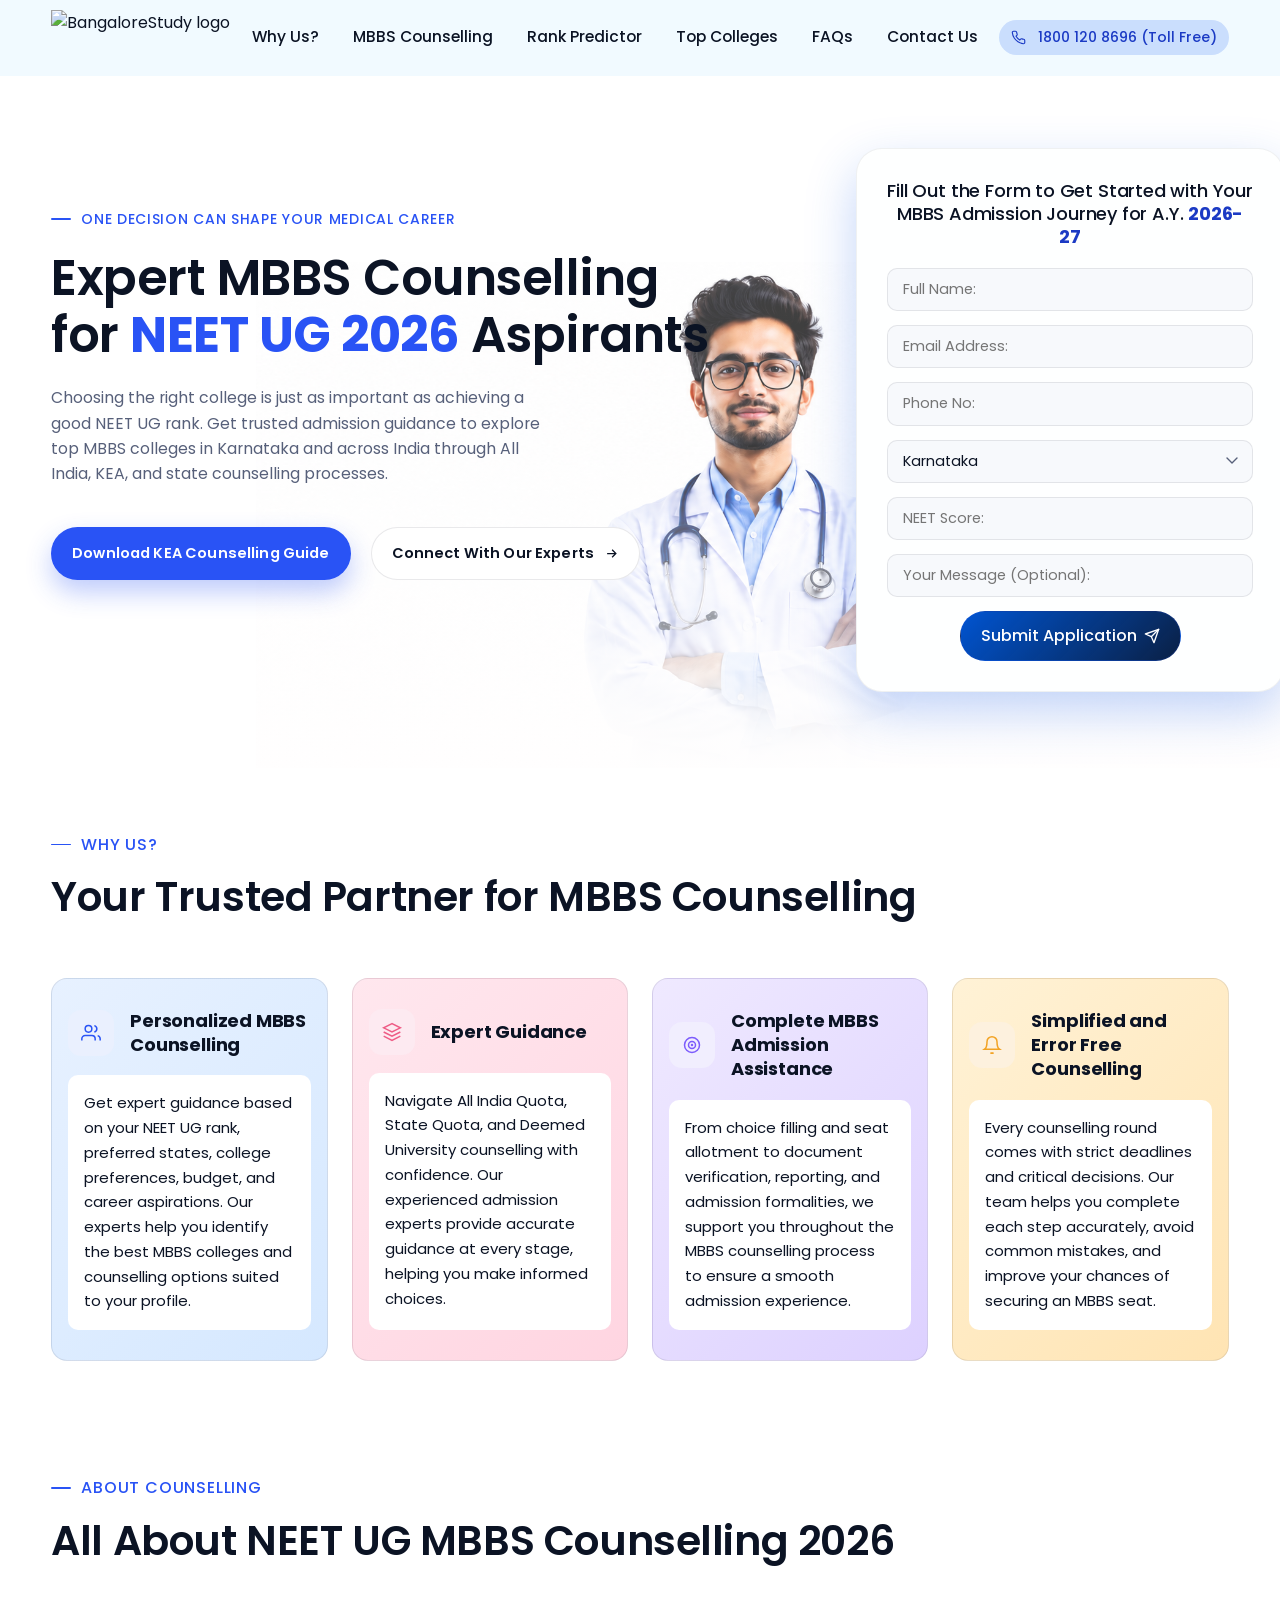
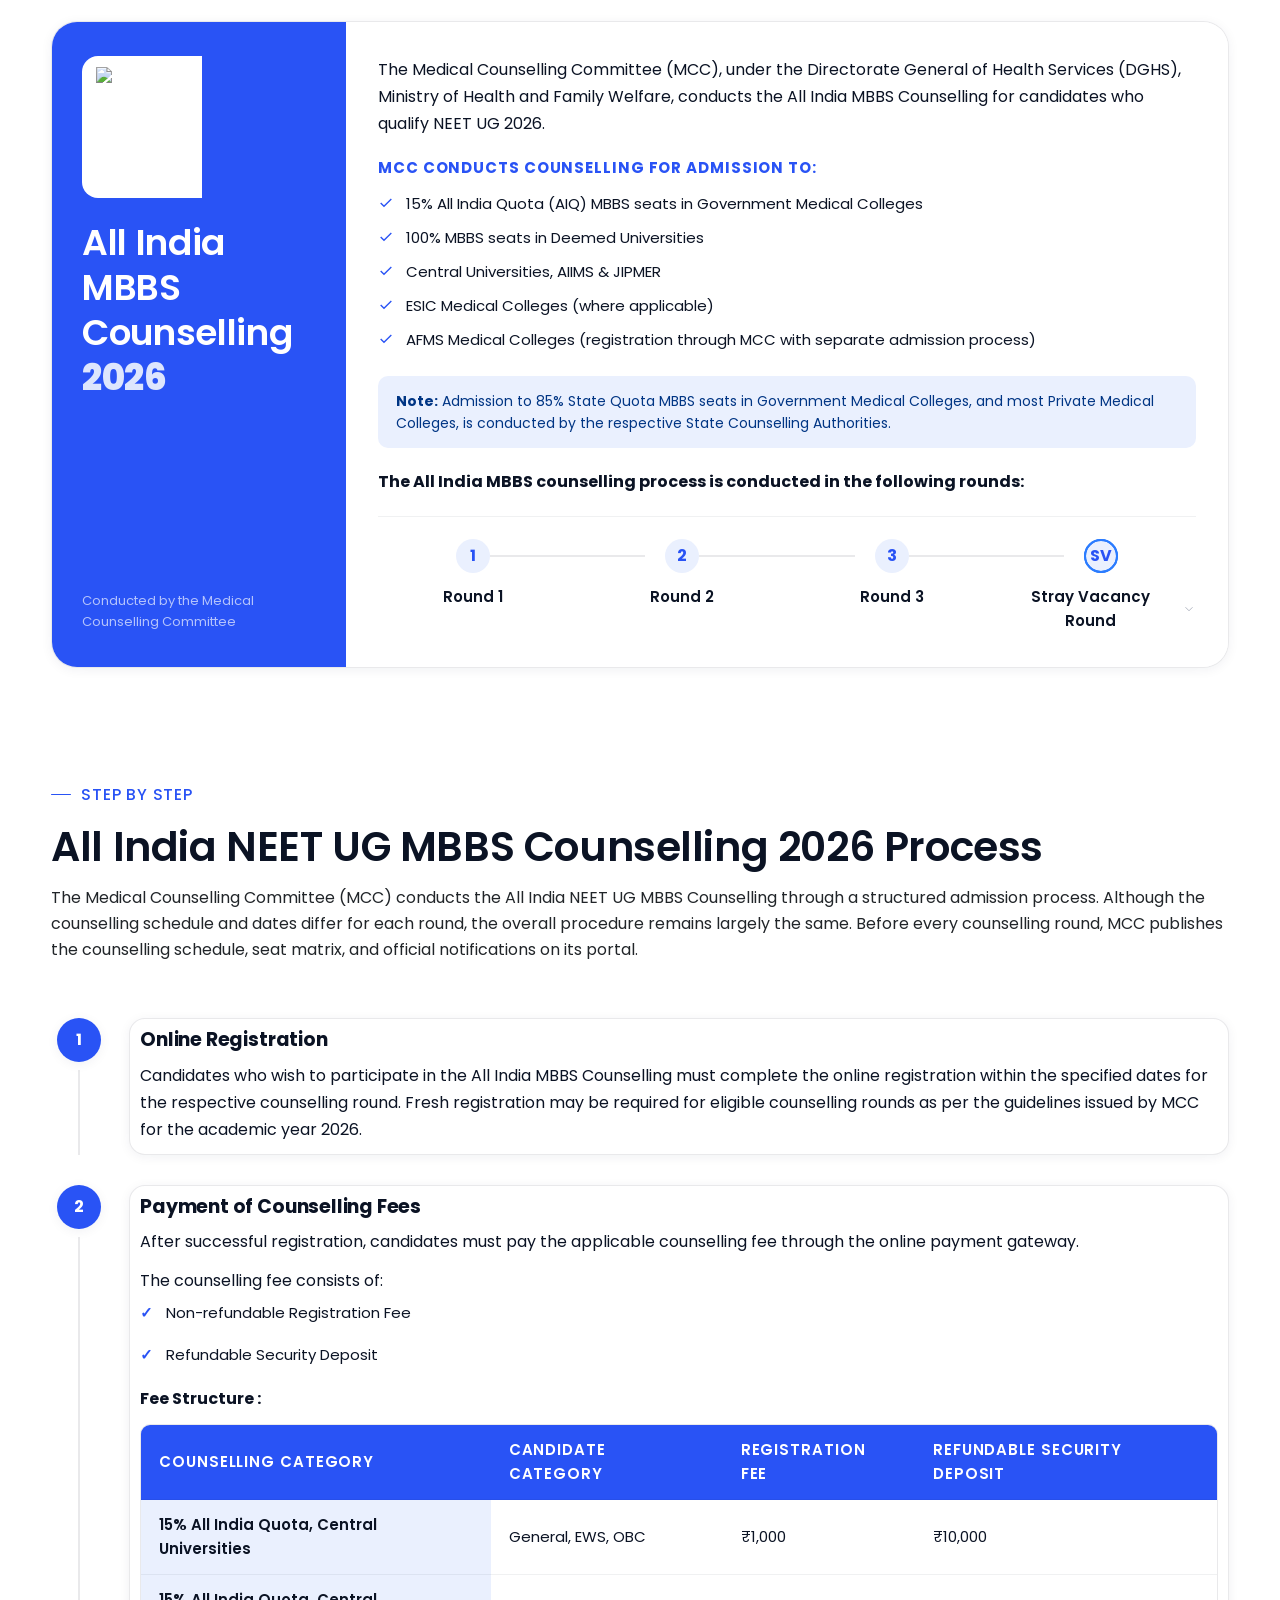
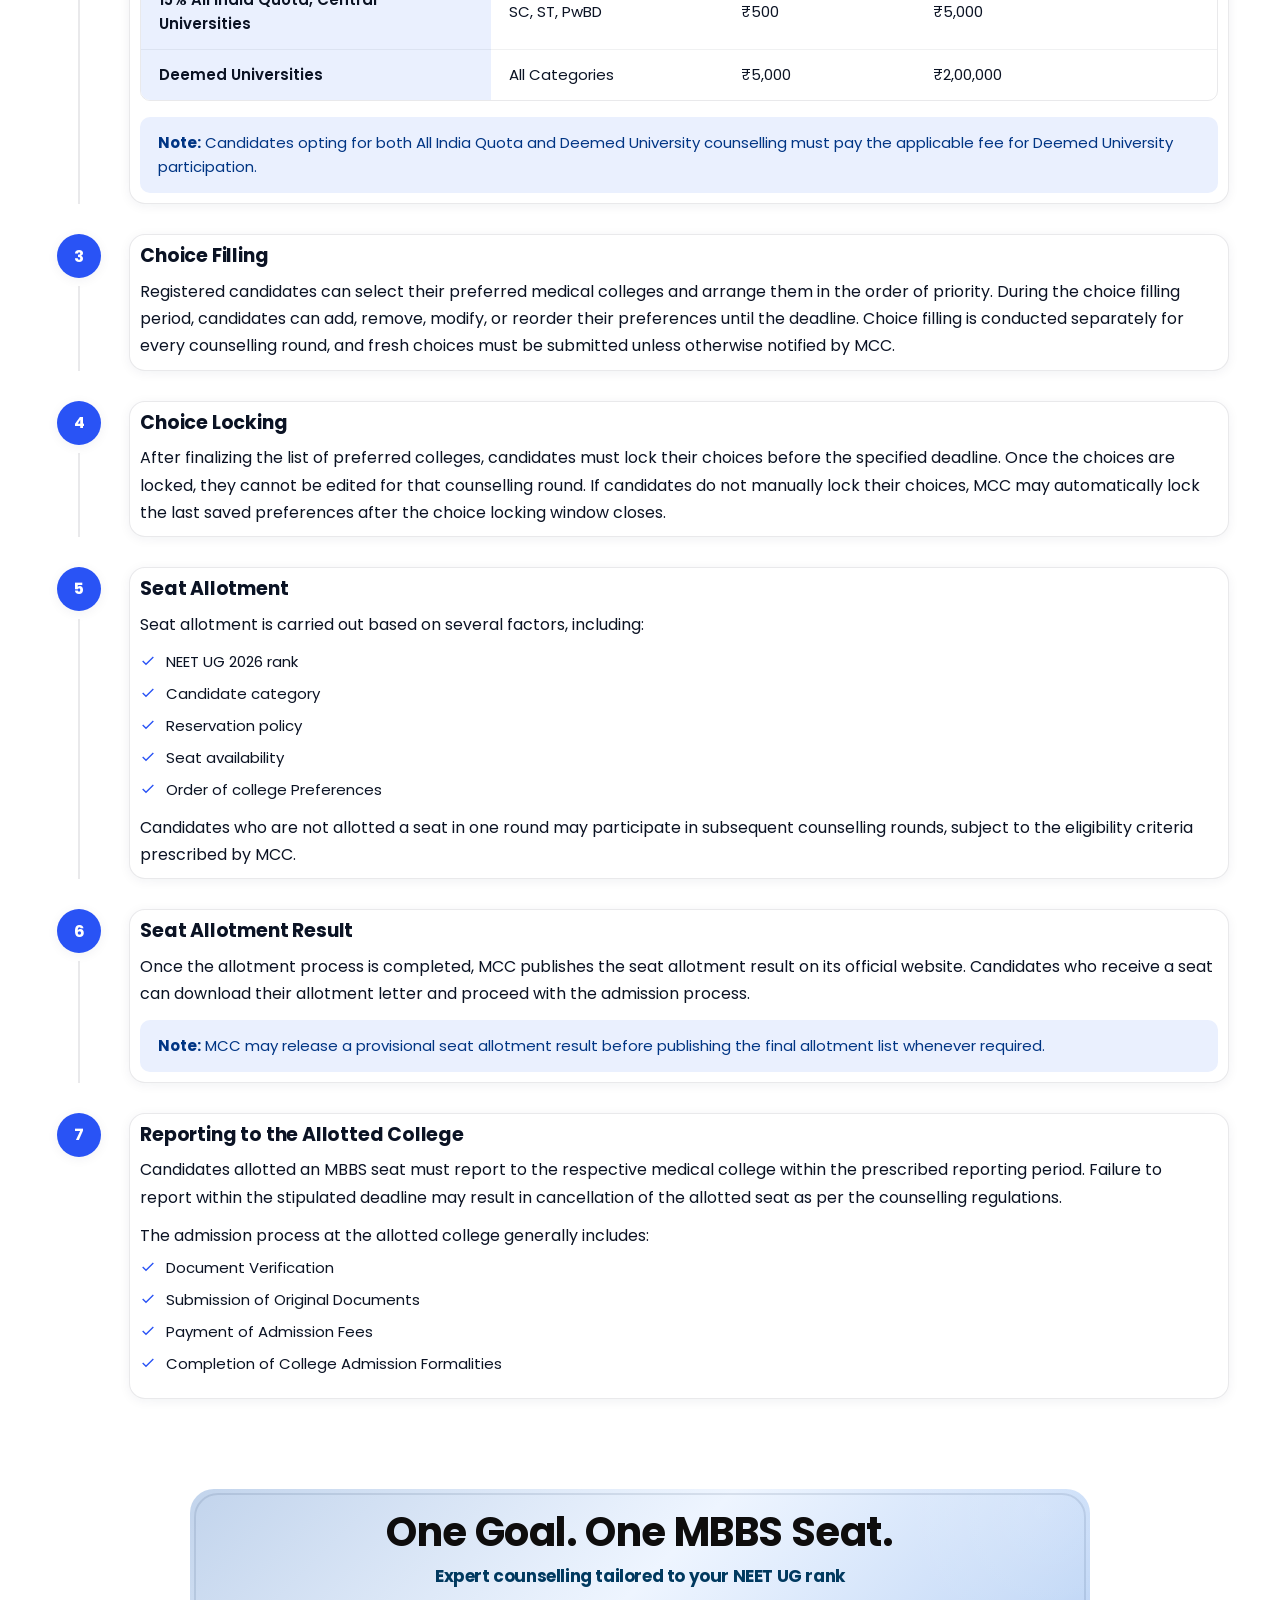
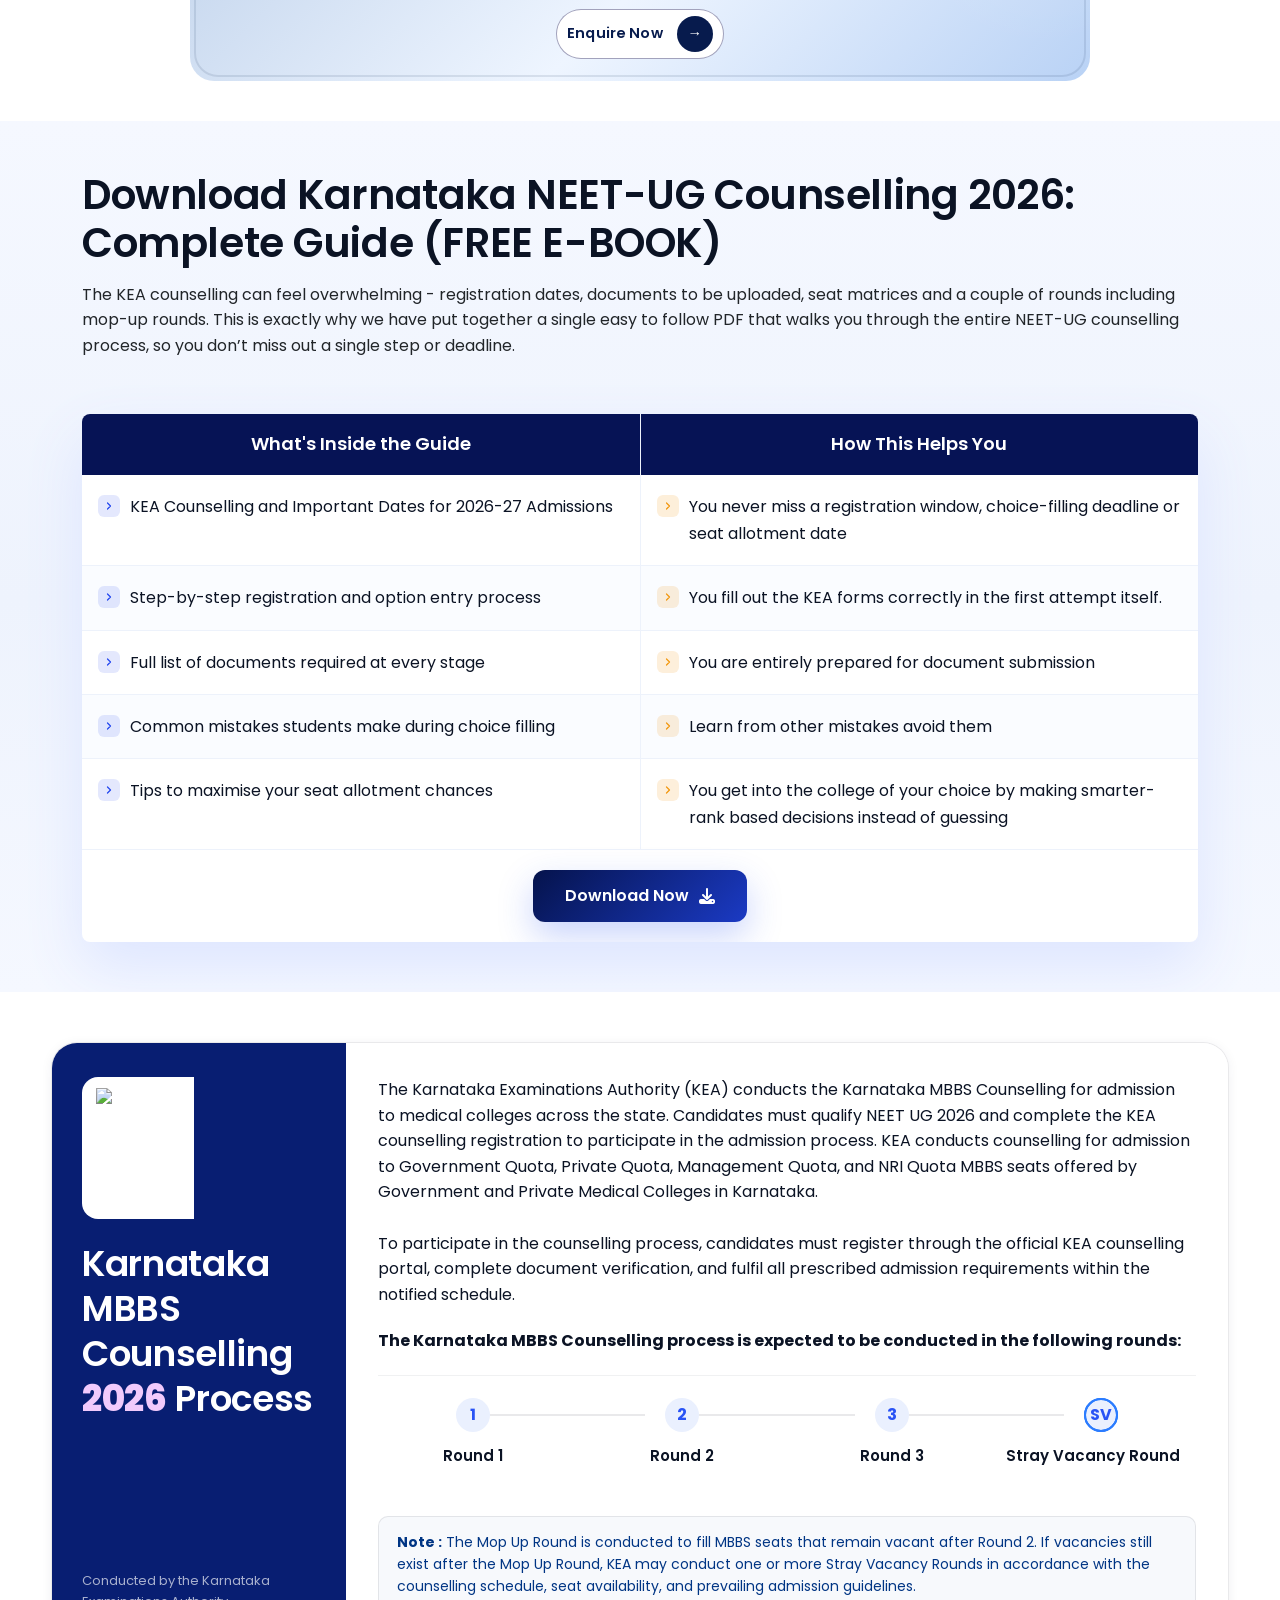
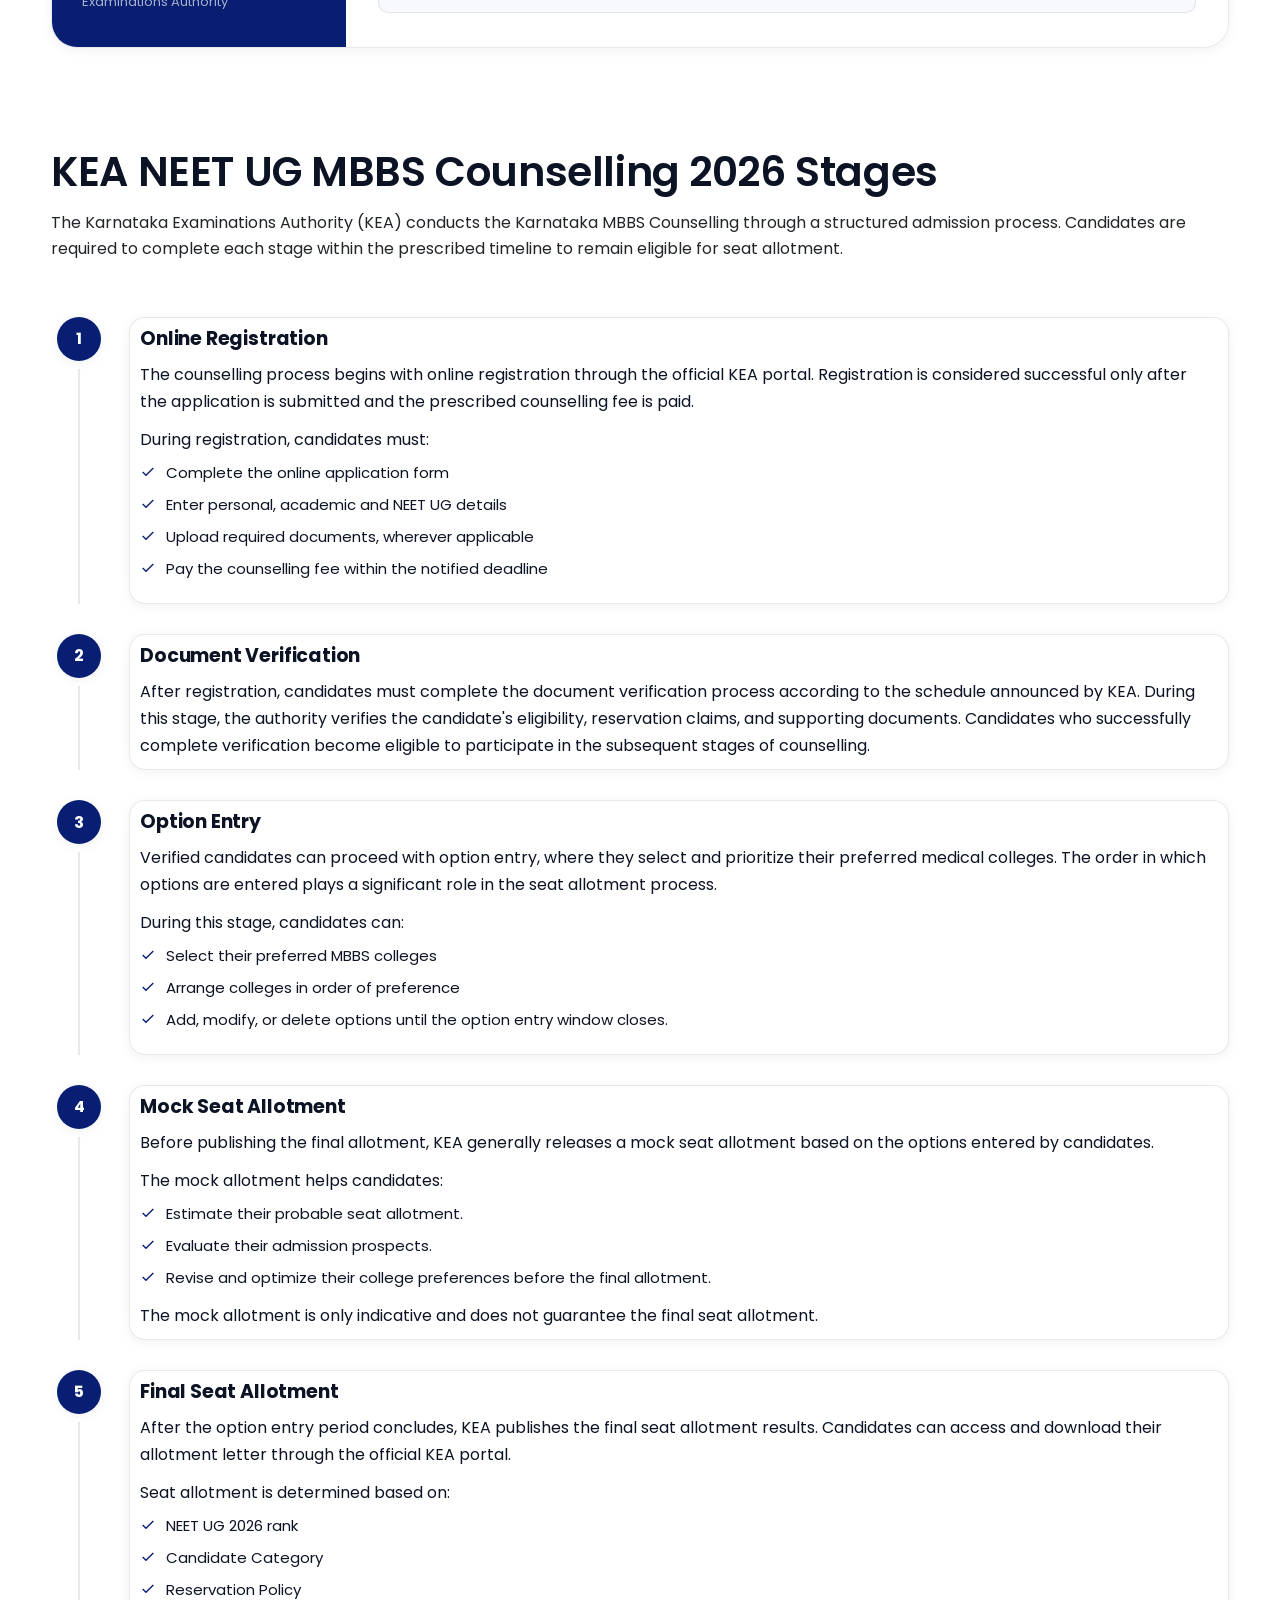
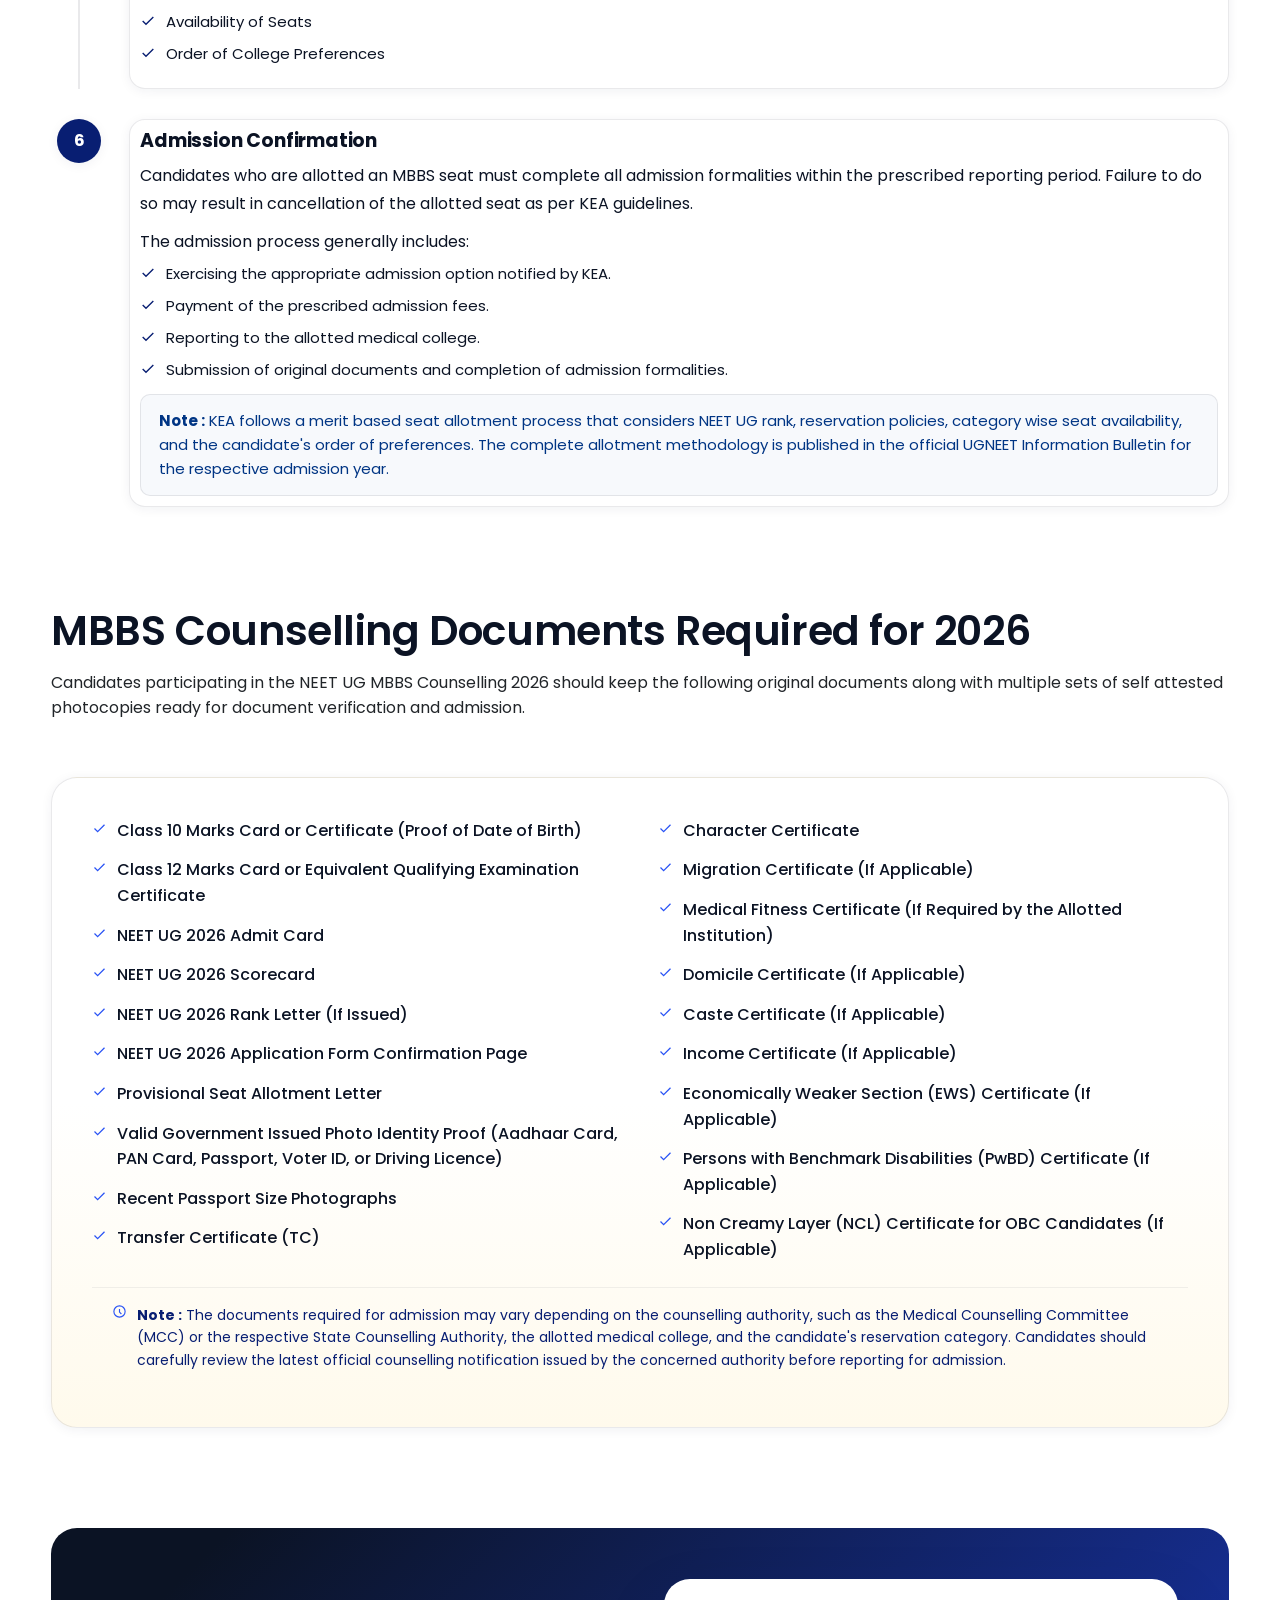
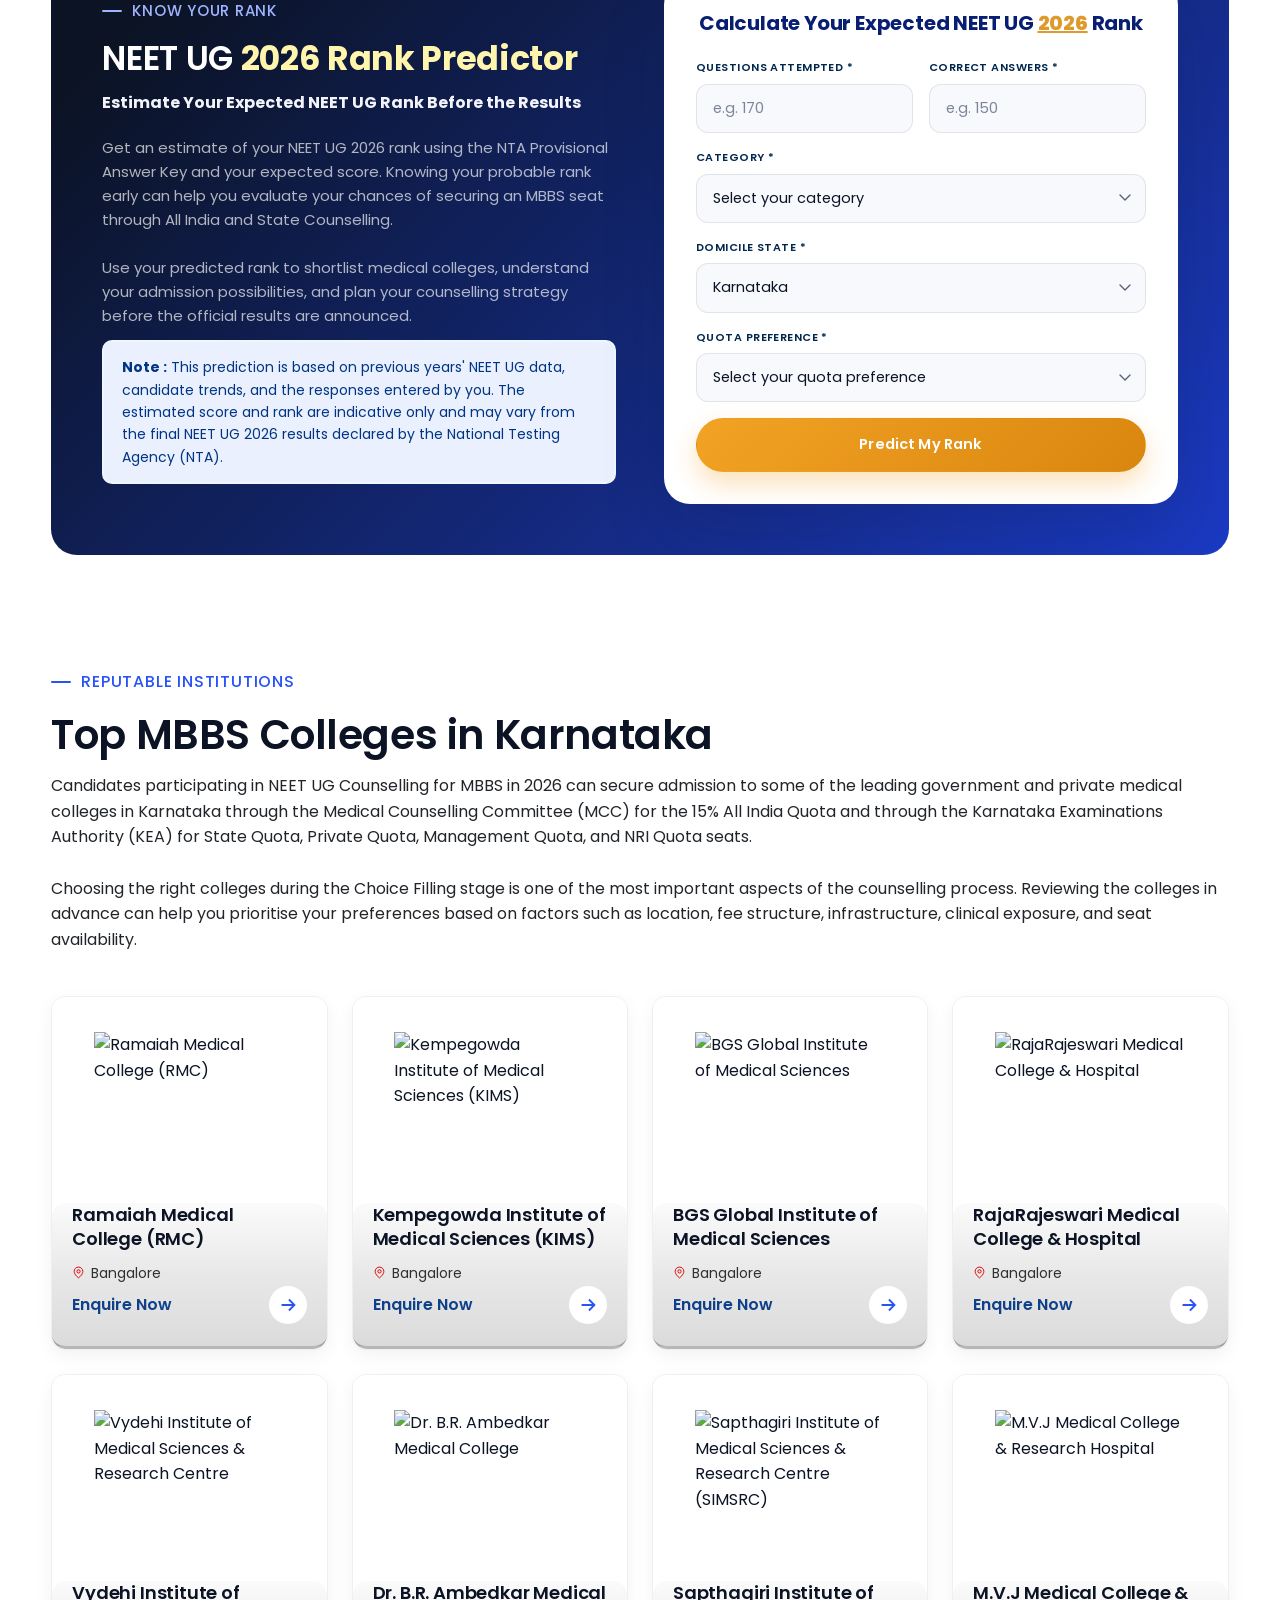
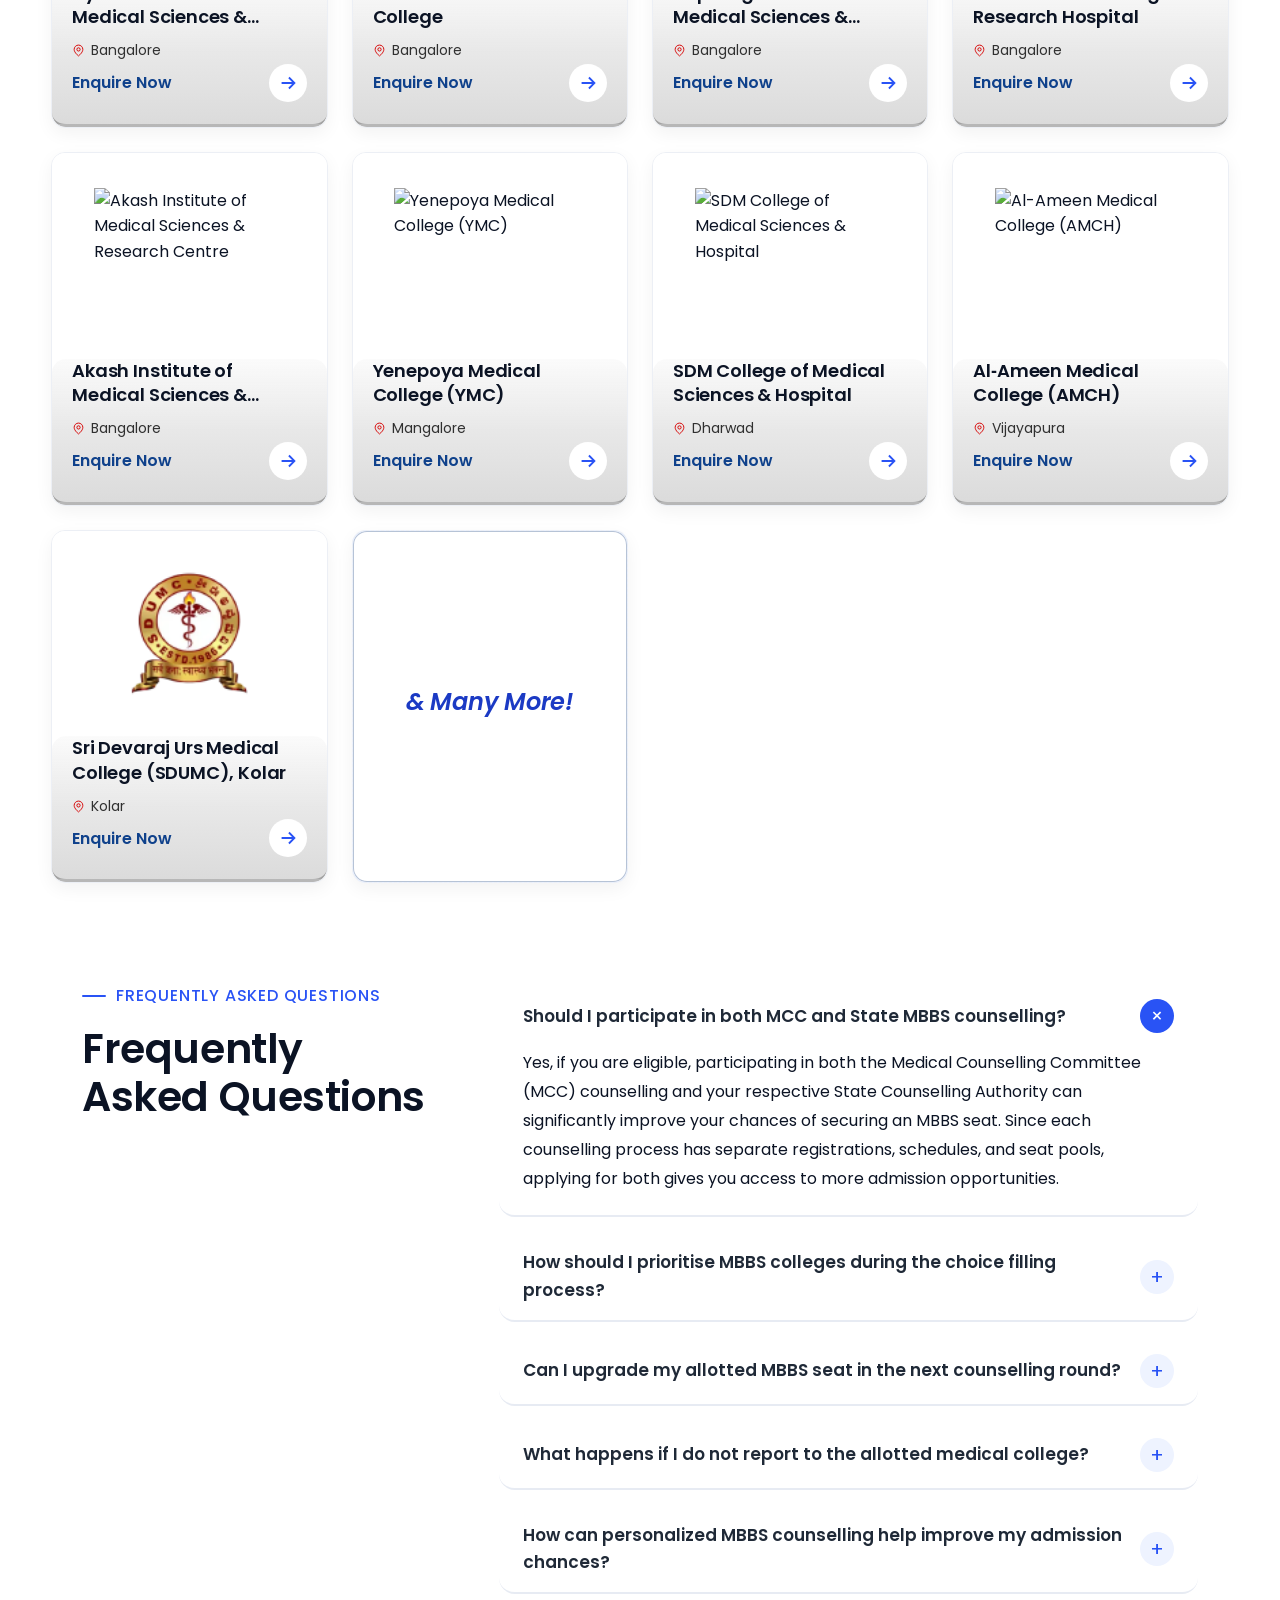
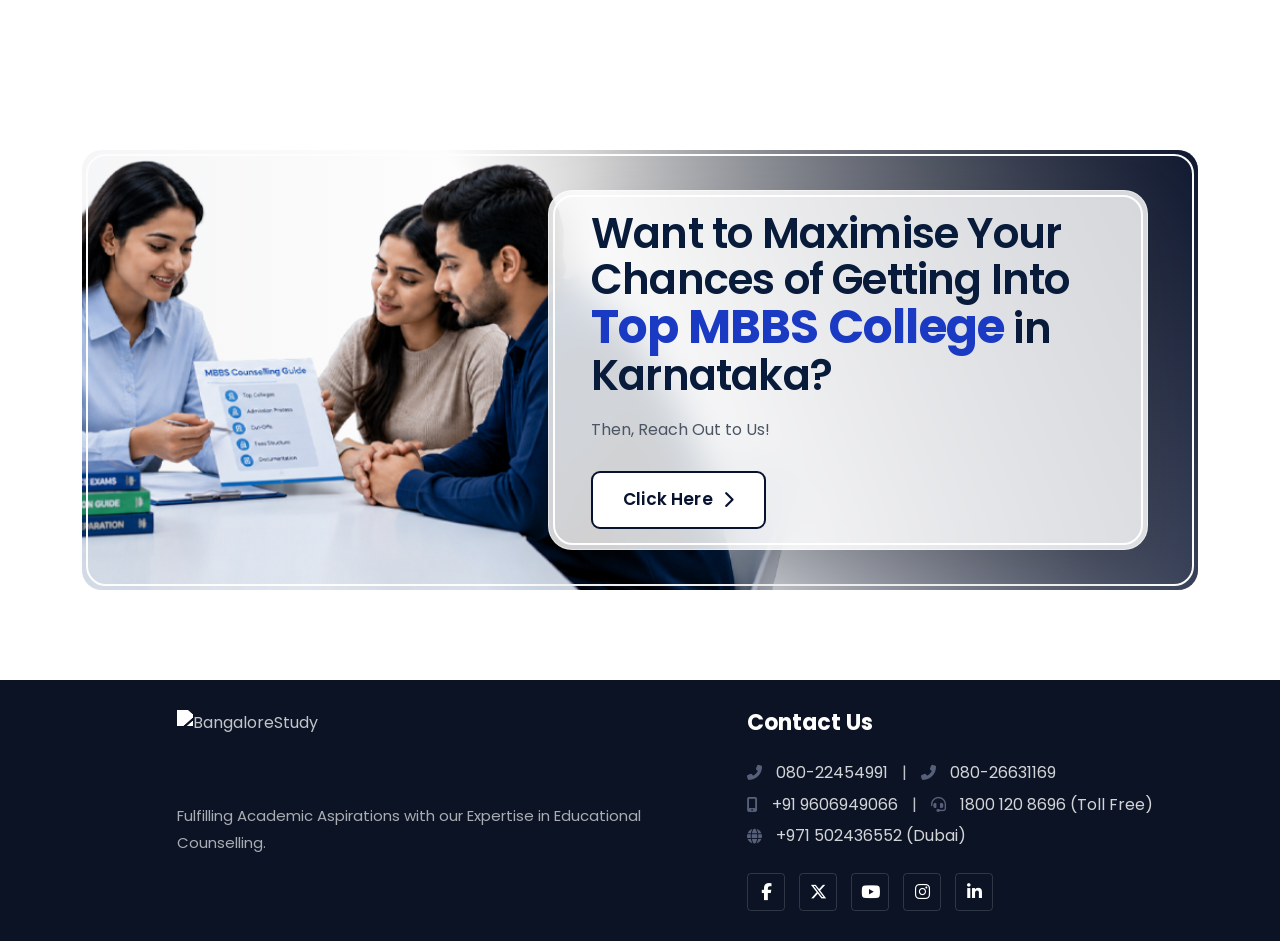
==== index.html @ 0b92a8d8 "Update index.html" ====
<!DOCTYPE html>
<html lang="en">

<head>
    <meta charset="UTF-8">
    <meta name="viewport" content="width=device-width, initial-scale=1">
    <title>NEET-UG MBBS 2025 Counselling Guidance | BangaloreStudy</title>
    <meta name="description"
        content="Get to know everything about the MBBS Counselling 2025 Process in India: MCC NEET-UG Counselling 2025 and Karnataka Medical Counselling.">
    <link rel="preconnect" href="https://fonts.googleapis.com">
    <link rel="preconnect" href="https://fonts.gstatic.com" crossorigin>
    <link href="https://fonts.googleapis.com/css2?family=Poppins:wght@400;500;600;700;800;900&display=swap"
        rel="stylesheet">
    <link href="https://cdn.jsdelivr.net/npm/bootstrap@5.3.3/dist/css/bootstrap.min.css" rel="stylesheet">
    <link rel="stylesheet" href="https://cdnjs.cloudflare.com/ajax/libs/font-awesome/6.7.2/css/all.min.css">
    <link rel="stylesheet" href="style.css">
</head>

<body>
    <!-- ============ NAV ============ -->
    <header class="nav " id="siteNav">
        <div class="nav-inner container reveal from-top">
            <a href="#top" class="logo"><img
                    src="https://preprod.bangalorestudy.com/assets/LandingPages/MbbsCounslling/logo1.webp"
                    alt="BangaloreStudy logo"></a>
            <nav class="nav-links">
                <a href="#why-us">Why Us?</a>
                <a href="#process">MBBS Counselling</a>
                <a href="#predictor">Rank Predictor</a>
                <a href="#colleges">Top Colleges</a>
                <a href="#faq">FAQs</a>
                <a href="#footer">Contact Us</a>
            </nav>
            <div class="nav-cta">
                <a href="tel:+919036020076" class="call-btn">
                    <svg width="18" height="18" viewBox="0 0 24 24" fill="none" stroke="currentColor"
                        stroke-width="1.8">
                        <path
                            d="M22 16.92v3a2 2 0 0 1-2.18 2 19.79 19.79 0 0 1-8.63-3.07 19.5 19.5 0 0 1-6-6 19.79 19.79 0 0 1-3.07-8.67A2 2 0 0 1 4.11 2h3a2 2 0 0 1 2 1.72c.127.96.362 1.903.7 2.81a2 2 0 0 1-.45 2.11L8.09 9.91a16 16 0 0 0 6 6l1.27-1.27a2 2 0 0 1 2.11-.45c.907.338 1.85.573 2.81.7A2 2 0 0 1 22 16.92z" />
                    </svg>
                    <strong>1800 120 8696 (Toll Free)</strong>
                </a>
                <button class="nav-toggle" id="navToggle"
                    aria-label="Toggle menu"><span></span><span></span><span></span></button>
            </div>
        </div>
    </header>

    <div class="mobile-nav" id="mobileNav">
        <a href="#top">Home</a>
        <a href="#why-us">Why Us</a>
        <a href="#process">MBBS Counselling</a>
        <a href="#documents">Documents</a>
        <a href="#predictor">Rank Predictor</a>
        <a href="#colleges">Top Colleges</a>
        <a href="#faq">FAQs</a>
        <a href="#footer">Contact Us</a>
    </div>



    <!-- ============ HERO ============ -->
    <section class="hero">
        <div class="wrap" style="margin-top: 110px;">
            <div class="row hero-grid g-4 g-lg-5 align-items-start">
                <div class="col-lg-7 hero-copy">
                    <p class="eyebrow reveal from-left">One Decision Can Shape Your Medical Career</p>
                    <h1 class="hero-headline reveal from-left">Expert MBBS Counselling<br> for <span class="hl">NEET
                            UG
                            2026</span> Aspirants
                    </h1>
                    <p class="hero-lede reveal">Choosing the right college is just as important as achieving a good
                        NEET UG
                        rank. Get trusted admission guidance to explore top MBBS colleges in Karnataka and across
                        India
                        through All India, KEA, and state counselling processes.
                    </p>
                    <div class="hero-actions reveal">

                        <a href="#ebook" class="btn btn-primary">Download KEA Counselling Guide</a>
                        <a href="#" class="btn btn-ghost">
                            Connect With Our Experts
                            <svg width="15" height="15" viewBox="0 0 24 24" fill="none" stroke="currentColor"
                                stroke-width="2">
                                <path d="M5 12h14M13 6l6 6-6 6" />
                            </svg>
                        </a>
                    </div>
                </div>

                <div class="col-lg-5">
                    <div id="lead-form" class="lead-card reveal">
                        <h3>Fill Out the Form to Get Started with Your MBBS Admission Journey for A.Y. <span
                                style=" font-weight: 700; color: var(--brand-deep);"> 2026-27</span> </h3>
                        <form id="leadForm" novalidate>
                            <div class="field">
                                <input type="text" id="leadName" name="name" placeholder="Full Name: "
                                    autocomplete="name">
                                <div class="err" id="leadNameErr"></div>
                            </div>
                            <div class="field">
                                <input type="text" id="leadName" name="name" placeholder="Email Address:"
                                    autocomplete="name">
                                <div class="err" id="leadNameErr"></div>
                            </div>
                            <div class="field">
                                <input type="text" id="leadName" name="name" placeholder="Phone No:"
                                    autocomplete="name">
                                <div class="err" id="leadNameErr"></div>
                            </div>
                            <div class="field">
                                <select id="leadState" name="state">
                                    <option value="">Select your state</option>
                                    <option>Andhra Pradesh</option>
                                    <option>Arunachal Pradesh</option>
                                    <option>Andaman &amp; Nicobar</option>
                                    <option>Assam</option>
                                    <option>Bihar</option>
                                    <option>Chandigarh</option>
                                    <option>Chhattisgarh</option>
                                    <option>Dadra and Nagar Haveli</option>
                                    <option>Daman &amp; Diu</option>
                                    <option>Delhi</option>
                                    <option>Goa</option>
                                    <option>Gujarat</option>
                                    <option>Haryana</option>
                                    <option>Himachal Pradesh</option>
                                    <option>Jammu &amp; Kashmir</option>
                                    <option>Jharkhand</option>
                                    <option selected>Karnataka</option>
                                    <option>Kerala</option>
                                    <option>Lakshadweep</option>
                                    <option>Madhya Pradesh</option>
                                    <option>Maharashtra</option>
                                    <option>Manipur</option>
                                    <option>Meghalaya</option>
                                    <option>Mizoram</option>
                                    <option>Nagaland</option>
                                    <option>Odisha</option>
                                    <option>Puducherry</option>
                                    <option>Punjab</option>
                                    <option>Rajasthan</option>
                                    <option>Sikkim</option>
                                    <option>Tamil Nadu</option>
                                    <option>Tripura</option>
                                    <option>Telangana</option>
                                    <option>Uttarakhand</option>
                                    <option>Uttar Pradesh</option>
                                    <option>West Bengal</option>
                                </select>
                                <div class="err" id="leadStateErr"></div>
                            </div>
                            <div class="field">
                                <input type="text" id="leadName" name="name" placeholder="NEET Score:"
                                    autocomplete="name">
                                <div class="err" id="leadNameErr"></div>
                            </div>
                            <div class="field">
                                <input type="tel" id="leadPhone" name="phone" placeholder="Your Message (Optional):"
                                    autocomplete="tel">
                                <div class="err" id="leadPhoneErr"></div>
                            </div>
                            <div class="btn-wrapper">
                                <button class="btn-glass">
                                    Submit Application
                                    <svg width="16" height="16" viewBox="0 0 24 24" fill="none" stroke="currentColor"
                                        stroke-width="2" stroke-linecap="round" stroke-linejoin="round">
                                        <path d="M22 2L11 13" />
                                        <path d="M22 2L15 22L11 13L2 9L22 2Z" />
                                    </svg>
                                </button>
                            </div>
                        </form>
                        <div class="lead-success" id="leadSuccess">
                            <div class="ring"><svg width="22" height="22" viewBox="0 0 24 24" fill="none"
                                    stroke="currentColor" stroke-width="2">
                                    <path d="M20 6 9 17l-5-5" />
                                </svg></div>
                            <h4>Thanks — you're on the list.</h4>
                            <p>A BangaloreStudy counsellor will call you shortly.</p>
                        </div>
                    </div>
                </div>
            </div>
        </div>
    </section>

    <!-- ============ WHY US ============ -->
    <section id="why-us">
        <div class="wrap">
            <div class="sec-head reveal from-left">
                <p class="eyebrow">Why Us?</p>
                <h2>Your Trusted Partner for MBBS Counselling</h2>
            </div>
            <div class="row g-4 reveal stagger">

                <!-- Card 1 -->
                <div class="col-12 col-md-6 col-lg-3" style="--i:0">
                    <div class="why-card c-brand">
                        <div class="why-top">
                            <div class="ic">
                                <svg width="20" height="20" viewBox="0 0 24 24" fill="none" stroke="currentColor"
                                    stroke-width="1.8">
                                    <path d="M17 21v-2a4 4 0 0 0-4-4H5a4 4 0 0 0-4 4v2" />
                                    <circle cx="9" cy="7" r="4" />
                                    <path d="M23 21v-2a4 4 0 0 0-3-3.87M16 3.13a4 4 0 0 1 0 7.75" />
                                </svg>
                            </div>
                            <h3>Personalized MBBS Counselling</h3>
                        </div>
                        <p>
                            Get expert guidance based on your NEET UG rank, preferred states, college preferences,
                            budget, and career aspirations. Our experts help you identify the best MBBS colleges
                            and counselling options suited to your profile.
                        </p>
                    </div>
                </div>

                <!-- Card 2 -->
                <div class="col-12 col-md-6 col-lg-3" style="--i:1">
                    <div class="why-card c-rose">
                        <div class="why-top">
                            <div class="ic">
                                <svg width="20" height="20" viewBox="0 0 24 24" fill="none" stroke="currentColor"
                                    stroke-width="1.8">
                                    <path d="M12 2 2 7l10 5 10-5-10-5zM2 17l10 5 10-5M2 12l10 5 10-5" />
                                </svg>
                            </div>
                            <h3>Expert Guidance</h3>
                        </div>
                        <p>
                            Navigate All India Quota, State Quota, and Deemed University counselling with confidence.
                            Our experienced admission experts provide accurate guidance at every stage, helping you make
                            informed choices.
                        </p>
                    </div>
                </div>

                <!-- Card 3 -->
                <div class="col-12 col-md-6 col-lg-3" style="--i:2">
                    <div class="why-card c-violet">
                        <div class="why-top">
                            <div class="ic">
                                <svg width="20" height="20" viewBox="0 0 24 24" fill="none" stroke="currentColor"
                                    stroke-width="1.8">
                                    <circle cx="12" cy="12" r="9" />
                                    <circle cx="12" cy="12" r="4.2" />
                                    <circle cx="12" cy="12" r=".6" fill="currentColor" />
                                </svg>
                            </div>

                            <h3>Complete MBBS Admission Assistance</h3>
                        </div>
                        <p>
                            From choice filling and seat allotment to document verification, reporting, and admission
                            formalities, we support you throughout the MBBS counselling process to ensure a smooth
                            admission experience.
                        </p>
                    </div>
                </div>

                <!-- Card 4 -->
                <div class="col-12 col-md-6 col-lg-3" style="--i:3">
                    <div class="why-card c-amber">
                        <div class="why-top">
                            <div class="ic">
                                <svg width="20" height="20" viewBox="0 0 24 24" fill="none" stroke="currentColor"
                                    stroke-width="1.8">
                                    <path d="M18 8a6 6 0 1 0-12 0c0 7-3 9-3 9h18s-3-2-3-9" />
                                    <path d="M13.73 21a2 2 0 0 1-3.46 0" />
                                </svg>
                            </div>
                            <h3>Simplified and Error Free Counselling</h3>
                        </div>
                        <p>
                            Every counselling round comes with strict deadlines and critical decisions.
                            Our team helps you complete each step accurately, avoid common mistakes,
                            and improve your chances of securing an MBBS seat.
                        </p>
                    </div>
                </div>
            </div>
        </div>
    </section>

    <!-- ============ PROCESS ============ -->
    <section id="process">
        <div class="wrap">
            <div class="sec-head reveal from-left">
                <p class="eyebrow">About Counselling</p>
                <h2>All About NEET UG MBBS Counselling 2026</h2>
            </div>

            <div class="process-panels">
                <div class="panel mcc">
                    <div class="row g-0">
                        <div class="col-lg-3">
                            <div class="panel-side reveal from-left">
                                <div>
                                    <span class="authority-logo"><img
                                            src="https://preprod.bangalorestudy.com/assets/LandingPages/MbbsCounslling/mcclogo.webp"
                                            alt="MCC logo" loading="lazy"></span>
                                    <h3>All India MBBS Counselling <span
                                            style="color: #dde6fd; font-weight: 800;">2026</span></h3>
                                </div>
                                <p class="who">Conducted by the Medical Counselling Committee</p>
                            </div>
                        </div>
                        <div class="col-lg-9">
                            <div class="panel-body reveal">
                                <p style="font-size:16px;color:var(--ink);line-height:1.7;margin-bottom:18px;">
                                    The Medical Counselling Committee (MCC), under the Directorate General of Health
                                    Services (DGHS), Ministry of Health and Family Welfare, conducts the All India
                                    MBBS Counselling for candidates who qualify NEET UG 2026.</p>
                                <p
                                    style="font-size:15px;font-weight:700;letter-spacing:.06em;text-transform:uppercase;color:var(--brand);margin-bottom:12px;">
                                    MCC conducts counselling for admission to:</p>
                                <ul>
                                    <li><svg width="16" height="16" viewBox="0 0 24 24" fill="none"
                                            stroke="currentColor" stroke-width="2">
                                            <path d="M20 6 9 17l-5-5" />
                                        </svg>15% All India Quota (AIQ) MBBS seats in Government Medical Colleges
                                    </li>
                                    <li><svg width="16" height="16" viewBox="0 0 24 24" fill="none"
                                            stroke="currentColor" stroke-width="2">
                                            <path d="M20 6 9 17l-5-5" />
                                        </svg>100% MBBS seats in Deemed Universities</li>
                                    <li><svg width="16" height="16" viewBox="0 0 24 24" fill="none"
                                            stroke="currentColor" stroke-width="2">
                                            <path d="M20 6 9 17l-5-5" />
                                        </svg>Central Universities, AIIMS &amp; JIPMER</li>
                                    <li><svg width="16" height="16" viewBox="0 0 24 24" fill="none"
                                            stroke="currentColor" stroke-width="2">
                                            <path d="M20 6 9 17l-5-5" />
                                        </svg>ESIC Medical Colleges (where applicable)</li>
                                    <li><svg width="16" height="16" viewBox="0 0 24 24" fill="none"
                                            stroke="currentColor" stroke-width="2">
                                            <path d="M20 6 9 17l-5-5" />
                                        </svg>AFMS Medical Colleges (registration through MCC with separate
                                        admission process)
                                    </li>
                                </ul>
                                <div class="note"><strong>Note:</strong> Admission to 85% State Quota MBBS seats in
                                    Government
                                    Medical Colleges, and most Private Medical Colleges, is conducted by the
                                    respective State
                                    Counselling Authorities.</div>
                                <h6 class="mb-4 mt-4 fw-bold">
                                    The All India MBBS counselling process is conducted in the following rounds:
                                </h6>

                                <div class="journey-steps">
                                    <!-- Step 1 -->
                                    <div class="j-step">
                                        <div class="j-line"></div>
                                        <div class="j-dot">1</div>
                                        <div class="j-label">Round 1</div>
                                    </div>

                                    <!-- Step 2 -->
                                    <div class="j-step">
                                        <div class="j-line"></div>
                                        <div class="j-dot">2</div>
                                        <div class="j-label">Round 2</div>
                                    </div>

                                    <!-- Step 3 -->
                                    <div class="j-step">
                                        <div class="j-line"></div>
                                        <div class="j-dot">3</div>
                                        <div class="j-label">Round 3</div>
                                    </div>

                                    <!-- Stray Vacancy -->
                                    <div class="j-step sv-step" id="svStep">
                                        <div class="j-dot">SV</div>
                                        <div class="j-label">
                                            Stray Vacancy Round
                                            <svg class="sv-chevron" width="14" height="14" viewBox="0 0 24 24"
                                                fill="none" stroke="currentColor">
                                                <path d="M6 9l6 6 6-6" />
                                            </svg>
                                        </div>
                                    </div>
                                </div>

                                <div class="sv-detail" id="svDetail" style=" font-size: 15px;">
                                    The Stray Vacancy Round is conducted to fill MBBS seats that remain vacant after
                                    Round 3. This round is conducted online by MCC for participating institutions.
                                    Eligible candidates who satisfy the counselling guidelines can participate based
                                    on the applicable eligibility criteria for the Stray Vacancy Round. Seat
                                    allotment is carried out according to NEET UG merit, seat availability,
                                    reservation policies where applicable, and MCC counselling regulations.
                                    Candidates allotted a seat during this round are required to complete the
                                    admission process within the prescribed timeline set by MCC.

                                </div>
                            </div>
                        </div>
                    </div>
                </div>
            </div>
        </div>
    </section>

    <!-- ============ ALL INDIA PROCESS — DETAILED STAGES ============ -->
    <section id="aiq-process">
        <div class="wrap">
            <div class="sec-head reveal from-left">
                <p class="eyebrow">Step By Step</p>
                <h2>All India NEET UG MBBS Counselling 2026 Process</h2>
                <p class="reveal text-dark">The Medical Counselling Committee (MCC) conducts the All India NEET UG
                    MBBS Counselling through a structured admission process. Although the counselling schedule and
                    dates differ for each round, the overall procedure remains largely the same. Before every
                    counselling round, MCC publishes the counselling schedule, seat matrix, and official
                    notifications on its portal.

                </p>
            </div>

            <div class="stage-timeline reveal">
                <div class="stage-item">
                    <div class="stage-num-col">
                        <div class="stage-num">1</div>
                        <div class="stage-line"></div>
                    </div>
                    <div class="stage-content">
                        <h3>Online Registration</h3>
                        <p>Candidates who wish to participate in the All India MBBS Counselling must complete the
                            online registration within the specified dates for the respective counselling round.
                            Fresh registration may be required for eligible counselling rounds as per the guidelines
                            issued by MCC for the academic year 2026.

                        </p>
                    </div>
                </div>

                <div class="stage-item">
                    <div class="stage-num-col">
                        <div class="stage-num">2</div>
                        <div class="stage-line"></div>
                    </div>
                    <div class="stage-content">
                        <h3>Payment of Counselling Fees</h3>
                        <p>After successful registration, candidates must pay the applicable counselling fee through
                            the
                            online payment gateway. </p>
                        <ul class="fee-list">The counselling fee consists of:

                            <li>Non-refundable Registration Fee</li>
                            <li>Refundable Security Deposit</li>
                        </ul>




                        <h6 class="fw-bold">Fee Structure :</h6>

                        <div class="fee-table-wrap">
                            <div class="table-scroll">
                                <table class="dates fee-table">
                                    <thead>
                                        <tr>
                                            <th>Counselling Category</th>
                                            <th>Candidate Category</th>
                                            <th>Registration Fee</th>
                                            <th>Refundable Security Deposit</th>
                                        </tr>
                                    </thead>
                                    <tbody>
                                        <tr>
                                            <th>15% All India Quota, Central Universities</th>
                                            <td>General, EWS, OBC</td>
                                            <td>₹1,000</td>
                                            <td>₹10,000</td>
                                        </tr>
                                        <tr>
                                            <th>15% All India Quota, Central Universities</th>
                                            <td>SC, ST, PwBD</td>
                                            <td>₹500</td>
                                            <td>₹5,000</td>
                                        </tr>
                                        <tr>
                                            <th>Deemed Universities</th>
                                            <td>All Categories</td>
                                            <td>₹5,000</td>
                                            <td>₹2,00,000</td>
                                        </tr>
                                    </tbody>
                                </table>
                            </div>
                            <p class="table-hint fee-hint"><svg width="13" height="13" viewBox="0 0 24 24" fill="none"
                                    stroke="currentColor" stroke-width="2">
                                    <path d="M9 6l6 6-6 6" />
                                </svg> Swipe to see all columns</p>
                        </div>
                        <div class="stage-note"><strong>Note:</strong> Candidates opting for both All India Quota
                            and Deemed
                            University counselling must pay the applicable fee for Deemed University participation.
                        </div>
                    </div>
                </div>

                <div class="stage-item">
                    <div class="stage-num-col">
                        <div class="stage-num">3</div>
                        <div class="stage-line"></div>
                    </div>
                    <div class="stage-content">
                        <h3>Choice Filling</h3>
                        <p>Registered candidates can select their preferred medical colleges and arrange them in the
                            order of priority. During the choice filling period, candidates can add, remove, modify,
                            or reorder their preferences until the deadline. Choice filling is conducted separately
                            for every counselling round, and fresh choices must be submitted unless otherwise
                            notified by MCC.
                        </p>
                    </div>
                </div>

                <div class="stage-item">
                    <div class="stage-num-col">
                        <div class="stage-num">4</div>
                        <div class="stage-line"></div>
                    </div>
                    <div class="stage-content">
                        <h3>Choice Locking</h3>
                        <p>After finalizing the list of preferred colleges, candidates must lock their choices
                            before the specified deadline. Once the choices are locked, they cannot be edited for
                            that counselling round. If candidates do not manually lock their choices, MCC may
                            automatically lock the last saved preferences after the choice locking window closes.
                        </p>
                    </div>
                </div>

                <div class="stage-item">
                    <div class="stage-num-col">
                        <div class="stage-num">5</div>
                        <div class="stage-line"></div>
                    </div>
                    <div class="stage-content">
                        <h3>Seat Allotment</h3>
                        <p>Seat allotment is carried out based on several factors, including:</p>
                        <ul>
                            <li><svg width="16" height="16" viewBox="0 0 24 24" fill="none" stroke="currentColor"
                                    stroke-width="2">
                                    <path d="M20 6 9 17l-5-5" />
                                </svg>NEET UG 2026 rank</li>
                            <li><svg width="16" height="16" viewBox="0 0 24 24" fill="none" stroke="currentColor"
                                    stroke-width="2">
                                    <path d="M20 6 9 17l-5-5" />
                                </svg>Candidate category</li>
                            <li><svg width="16" height="16" viewBox="0 0 24 24" fill="none" stroke="currentColor"
                                    stroke-width="2">
                                    <path d="M20 6 9 17l-5-5" />
                                </svg>Reservation policy</li>
                            <li><svg width="16" height="16" viewBox="0 0 24 24" fill="none" stroke="currentColor"
                                    stroke-width="2">
                                    <path d="M20 6 9 17l-5-5" />
                                </svg>Seat availability</li>
                            <li><svg width="16" height="16" viewBox="0 0 24 24" fill="none" stroke="currentColor"
                                    stroke-width="2">
                                    <path d="M20 6 9 17l-5-5" />
                                </svg>Order of college Preferences</li>
                        </ul>
                        <p>Candidates who are not allotted a seat in one round may participate in subsequent
                            counselling rounds, subject to the eligibility criteria prescribed by MCC.
                        </p>
                    </div>
                </div>

                <div class="stage-item">
                    <div class="stage-num-col">
                        <div class="stage-num">6</div>
                        <div class="stage-line"></div>
                    </div>
                    <div class="stage-content">
                        <h3>Seat Allotment Result</h3>
                        <p>Once the allotment process is completed, MCC publishes the seat allotment result on its
                            official website. Candidates who receive a seat can download their allotment letter and
                            proceed with the admission process.
                        </p>
                        <div class="stage-note"><strong>Note:</strong> MCC may release a provisional seat allotment
                            result before publishing the final allotment list whenever required.
                        </div>
                    </div>
                </div>

                <div class="stage-item">
                    <div class="stage-num-col">
                        <div class="stage-num">7</div>
                    </div>
                    <div class="stage-content">
                        <h3>Reporting to the Allotted College</h3>
                        <p>Candidates allotted an MBBS seat must report to the respective medical college within the
                            prescribed reporting period. Failure to report within the stipulated deadline may result
                            in cancellation of the allotted seat as per the counselling regulations.
                        </p>
                        <ul>The admission process at the allotted college generally includes:
                            <li><svg width="16" height="16" viewBox="0 0 24 24" fill="none" stroke="currentColor"
                                    stroke-width="2">
                                    <path d="M20 6 9 17l-5-5" />
                                </svg>Document Verification</li>
                            <li><svg width="16" height="16" viewBox="0 0 24 24" fill="none" stroke="currentColor"
                                    stroke-width="2">
                                    <path d="M20 6 9 17l-5-5" />
                                </svg>Submission of Original Documents</li>
                            <li><svg width="16" height="16" viewBox="0 0 24 24" fill="none" stroke="currentColor"
                                    stroke-width="2">
                                    <path d="M20 6 9 17l-5-5" />
                                </svg>Payment of Admission Fees</li>
                            <li><svg width="16" height="16" viewBox="0 0 24 24" fill="none" stroke="currentColor"
                                    stroke-width="2">
                                    <path d="M20 6 9 17l-5-5" />
                                </svg>Completion of College Admission Formalities</li>
                        </ul>
                    </div>
                </div>
            </div>
        </div>
    </section>


    <section class="mini-action">
        <div class="container">
            <div class="mini-action-box">

                <div class="mini-action-content">
                    <h2>
                        One Goal. One MBBS Seat.
                        <span>Expert counselling tailored to your NEET UG rank</span>
                    </h2>
                </div>

                <div class="mini-action-btn">
                    <a href="#lead-form" class="btn btn-primary-action">
                        Enquire Now
                        <span>→</span>
                    </a>
                </div>

            </div>
        </div>
    </section>


    <!-- ============================================ New section ========================================================= -->

    <section class="ebook-section" id="ebook">
        <div class="container">
            <div class="sec-head reveal from-left">
                <h2>Download Karnataka NEET-UG Counselling 2026: <br>Complete Guide (FREE E-BOOK)</h2>
                <p class="reveal text-dark">The KEA counselling can feel overwhelming - registration dates, documents to
                    be uploaded, seat matrices and a couple of rounds including mop-up rounds. This is exactly why we
                    have put together a single easy to follow PDF that walks you through the entire NEET-UG counselling
                    process, so you don’t miss out a single step or deadline.
                </p>
            </div>

            <div class="ebook-card">
                <div class="ebook-right">
                    <table class="ebook-table">
                        <thead>
                            <tr>
                                <th class="text-center">What's Inside the Guide</th>
                                <th class="text-center">How This Helps You</th>
                            </tr>
                        </thead>
                        <tbody>
                            <tr>
                                <td data-label="What's Inside the Guide">
                                    <div class="point-row">
                                        <span class="point-icon col-a">
                                            <svg viewBox="0 0 24 24" fill="none" xmlns="http://www.w3.org/2000/svg">
                                                <path d="M9 6l6 6-6 6" stroke="currentColor" stroke-width="2.4"
                                                    stroke-linecap="round" stroke-linejoin="round" />
                                            </svg>
                                        </span>
                                        <span class="point-text">
                                            KEA Counselling and Important Dates for 2026-27 Admissions
                                        </span>
                                    </div>
                                </td>

                                <td data-label="How This Helps You">
                                    <div class="point-row">
                                        <span class="point-icon col-b">
                                            <svg viewBox="0 0 24 24" fill="none" xmlns="http://www.w3.org/2000/svg">
                                                <path d="M9 6l6 6-6 6" stroke="currentColor" stroke-width="2.4"
                                                    stroke-linecap="round" stroke-linejoin="round" />
                                            </svg>
                                        </span>
                                        <span class="point-text">
                                            You never miss a registration window, choice-filling deadline or seat
                                            allotment date
                                        </span>
                                    </div>
                                </td>
                            </tr>
                            <tr>
                                <td data-label="What's Inside the Guide">
                                    <div class="point-row">
                                        <span class="point-icon col-a">
                                            <svg viewBox="0 0 24 24" fill="none" xmlns="http://www.w3.org/2000/svg">
                                                <path d="M9 6l6 6-6 6" stroke="currentColor" stroke-width="2.4"
                                                    stroke-linecap="round" stroke-linejoin="round" />
                                            </svg>
                                        </span>
                                        <span class="point-text">
                                            Step-by-step registration and option entry process
                                        </span>
                                    </div>
                                </td>

                                <td data-label="How This Helps You">
                                    <div class="point-row">
                                        <span class="point-icon col-b">
                                            <svg viewBox="0 0 24 24" fill="none" xmlns="http://www.w3.org/2000/svg">
                                                <path d="M9 6l6 6-6 6" stroke="currentColor" stroke-width="2.4"
                                                    stroke-linecap="round" stroke-linejoin="round" />
                                            </svg>
                                        </span>
                                        <span class="point-text">
                                            You fill out the KEA forms correctly in the first attempt itself.
                                        </span>
                                    </div>
                                </td>
                            </tr>

                            <tr>
                                <td data-label="What's Inside the Guide">
                                    <div class="point-row">
                                        <span class="point-icon col-a">
                                            <svg viewBox="0 0 24 24" fill="none" xmlns="http://www.w3.org/2000/svg">
                                                <path d="M9 6l6 6-6 6" stroke="currentColor" stroke-width="2.4"
                                                    stroke-linecap="round" stroke-linejoin="round" />
                                            </svg>
                                        </span>
                                        <span class="point-text">
                                            Full list of documents required at every stage
                                        </span>
                                    </div>
                                </td>

                                <td data-label="How This Helps You">
                                    <div class="point-row">
                                        <span class="point-icon col-b">
                                            <svg viewBox="0 0 24 24" fill="none" xmlns="http://www.w3.org/2000/svg">
                                                <path d="M9 6l6 6-6 6" stroke="currentColor" stroke-width="2.4"
                                                    stroke-linecap="round" stroke-linejoin="round" />
                                            </svg>
                                        </span>
                                        <span class="point-text">
                                            You are entirely prepared for document submission
                                        </span>
                                    </div>
                                </td>
                            </tr>

                            <tr>
                                <td data-label="What's Inside the Guide">
                                    <div class="point-row">
                                        <span class="point-icon col-a">
                                            <svg viewBox="0 0 24 24" fill="none" xmlns="http://www.w3.org/2000/svg">
                                                <path d="M9 6l6 6-6 6" stroke="currentColor" stroke-width="2.4"
                                                    stroke-linecap="round" stroke-linejoin="round" />
                                            </svg>
                                        </span>
                                        <span class="point-text">
                                            Common mistakes students make during choice filling
                                        </span>
                                    </div>
                                </td>

                                <td data-label="How This Helps You">
                                    <div class="point-row">
                                        <span class="point-icon col-b">
                                            <svg viewBox="0 0 24 24" fill="none" xmlns="http://www.w3.org/2000/svg">
                                                <path d="M9 6l6 6-6 6" stroke="currentColor" stroke-width="2.4"
                                                    stroke-linecap="round" stroke-linejoin="round" />
                                            </svg>
                                        </span>
                                        <span class="point-text">
                                            Learn from other mistakes avoid them
                                        </span>
                                    </div>
                                </td>
                            </tr>
                            <tr>
                                <td data-label="What's Inside the Guide">
                                    <div class="point-row">
                                        <span class="point-icon col-a">
                                            <svg viewBox="0 0 24 24" fill="none" xmlns="http://www.w3.org/2000/svg">
                                                <path d="M9 6l6 6-6 6" stroke="currentColor" stroke-width="2.4"
                                                    stroke-linecap="round" stroke-linejoin="round" />
                                            </svg>
                                        </span>
                                        <span class="point-text">
                                            Tips to maximise your seat allotment chances
                                        </span>
                                    </div>
                                </td>

                                <td data-label="How This Helps You">
                                    <div class="point-row">
                                        <span class="point-icon col-b">
                                            <svg viewBox="0 0 24 24" fill="none" xmlns="http://www.w3.org/2000/svg">
                                                <path d="M9 6l6 6-6 6" stroke="currentColor" stroke-width="2.4"
                                                    stroke-linecap="round" stroke-linejoin="round" />
                                            </svg>
                                        </span>
                                        <span class="point-text">
                                            You get into the college of your choice by making smarter-rank based
                                            decisions instead of guessing
                                        </span>
                                    </div>
                                </td>
                            </tr>
                        </tbody>
                    </table>
                </div>
                <div class="ebook-download">
                    <a href="KEA_NEET_UG_Counselling_Handbook_2026.pdf" target="_blank" class="btn-download pulse-btn">
                        Download Now <i class="fa-solid fa-download"></i>
                    </a>
                </div>
            </div>


        </div>
    </section>


    <section>
        <div class="wrap">
            <div class="panel kea">
                <div class="row g-0">
                    <div class="col-lg-3">
                        <div class="panel-side reveal from-left">
                            <div> <span class="authority-logo"><img
                                        src="https://preprod.bangalorestudy.com/assets/LandingPages/MbbsCounslling/Kealogo.webp"
                                        alt="KEA logo" loading="lazy"></span>
                                <h3>Karnataka MBBS Counselling <span
                                        style="color: #f1cafc; font-weight: 800;">2026</span> Process
                                </h3>
                            </div>
                            <p class="who">Conducted by the Karnataka Examinations Authority</p>
                        </div>
                    </div>
                    <div class="col-lg-9">
                        <div class="panel-body reveal">
                            The Karnataka Examinations Authority (KEA) conducts the Karnataka MBBS Counselling for
                            admission to medical colleges across the state. Candidates must qualify NEET UG 2026 and
                            complete the KEA counselling registration to participate in the admission process. KEA
                            conducts counselling for admission to Government Quota, Private Quota, Management Quota,
                            and NRI Quota MBBS seats offered by Government and Private Medical Colleges in
                            Karnataka.
                            <br> <br>
                            To participate in the counselling process, candidates must register through the official
                            KEA counselling portal, complete document verification, and fulfil all prescribed
                            admission requirements within the notified schedule.
                            <h6 class="mb-4 mt-4 fw-bold">
                                The Karnataka MBBS Counselling process is expected to be conducted in the following
                                rounds:

                            </h6>
                            <div class="journey-steps">
                                <!-- Step 1 -->
                                <div class="j-step">
                                    <div class="j-line"></div>
                                    <div class="j-dot">1</div>
                                    <div class="j-label">Round 1</div>
                                </div>

                                <!-- Step 2 -->
                                <div class="j-step">
                                    <div class="j-line"></div>
                                    <div class="j-dot">2</div>
                                    <div class="j-label">Round 2</div>
                                </div>

                                <!-- Step 3 -->
                                <div class="j-step">
                                    <div class="j-line"></div>
                                    <div class="j-dot">3</div>
                                    <div class="j-label">Round 3</div>
                                </div>

                                <!-- Stray Vacancy -->
                                <div class="j-step sv-step">
                                    <div class="j-dot">SV</div>
                                    <div class="j-label">
                                        Stray Vacancy Round
                                    </div>
                                </div>
                            </div>
                            <div class="note mt-5 "><strong>Note :</strong> The Mop Up Round is conducted to fill
                                MBBS
                                seats that remain vacant after Round 2. If vacancies still exist after the Mop Up
                                Round, KEA may conduct one or more Stray Vacancy Rounds in accordance with the
                                counselling schedule, seat availability, and prevailing admission guidelines.
                            </div>
                        </div>
                    </div>
                </div>
            </div>
        </div>

    </section>



    <!-- ============ KARNATAKA PROCESS — DETAILED STAGES ============ -->
    <section id="kea-process">
        <div class="wrap">
            <div class="sec-head reveal from-left">
                <h2>KEA NEET UG MBBS Counselling 2026 Stages</h2>
                <p class="reveal text-dark">The Karnataka Examinations Authority (KEA) conducts the Karnataka MBBS
                    Counselling through a structured admission process. Candidates are required to complete each
                    stage within the prescribed timeline to remain eligible for seat allotment.
                </p>
            </div>

            <div class="stage-timeline kea reveal">
                <div class="stage-item">
                    <div class="stage-num-col">
                        <div class="stage-num">1</div>
                        <div class="stage-line"></div>
                    </div>
                    <div class="stage-content">
                        <h3>Online Registration</h3>
                        <p>The counselling process begins with online registration through the official KEA portal.
                            Registration is considered successful only after the application is submitted and the
                            prescribed
                            counselling fee is paid. </p>
                        <ul>During registration, candidates must:
                            <li><svg width="16" height="16" viewBox="0 0 24 24" fill="none" stroke="currentColor"
                                    stroke-width="2">
                                    <path d="M20 6 9 17l-5-5" />
                                </svg>Complete the online application form</li>
                            <li><svg width="16" height="16" viewBox="0 0 24 24" fill="none" stroke="currentColor"
                                    stroke-width="2">
                                    <path d="M20 6 9 17l-5-5" />
                                </svg>Enter personal, academic and NEET UG details</li>
                            <li><svg width="16" height="16" viewBox="0 0 24 24" fill="none" stroke="currentColor"
                                    stroke-width="2">
                                    <path d="M20 6 9 17l-5-5" />
                                </svg>Upload required documents, wherever applicable</li>
                            <li><svg width="16" height="16" viewBox="0 0 24 24" fill="none" stroke="currentColor"
                                    stroke-width="2">
                                    <path d="M20 6 9 17l-5-5" />
                                </svg>Pay the counselling fee within the notified deadline</li>
                        </ul>
                    </div>
                </div>

                <div class="stage-item">
                    <div class="stage-num-col">
                        <div class="stage-num">2</div>
                        <div class="stage-line"></div>
                    </div>
                    <div class="stage-content">
                        <h3>Document Verification</h3>
                        <p>After registration, candidates must complete the document verification process according
                            to the schedule announced by KEA. During this stage, the authority verifies the
                            candidate's eligibility, reservation claims, and supporting documents. Candidates who
                            successfully complete verification become eligible to participate in the subsequent
                            stages of counselling.
                        </p>
                    </div>
                </div>

                <div class="stage-item">
                    <div class="stage-num-col">
                        <div class="stage-num">3</div>
                        <div class="stage-line"></div>
                    </div>
                    <div class="stage-content">
                        <h3>Option Entry</h3>
                        <p>Verified candidates can proceed with option entry, where they select and prioritize their
                            preferred medical colleges. The order in which options are entered plays a significant
                            role in the seat allotment process.
                        </p>
                        <ul>During this stage, candidates can:
                            <li><svg width="16" height="16" viewBox="0 0 24 24" fill="none" stroke="currentColor"
                                    stroke-width="2">
                                    <path d="M20 6 9 17l-5-5" />
                                </svg>Select their preferred MBBS colleges</li>
                            <li><svg width="16" height="16" viewBox="0 0 24 24" fill="none" stroke="currentColor"
                                    stroke-width="2">
                                    <path d="M20 6 9 17l-5-5" />
                                </svg>Arrange colleges in order of preference</li>
                            <li><svg width="16" height="16" viewBox="0 0 24 24" fill="none" stroke="currentColor"
                                    stroke-width="2">
                                    <path d="M20 6 9 17l-5-5" />
                                </svg>Add, modify, or delete options until the option entry window closes.</li>
                        </ul>
                    </div>
                </div>

                <div class="stage-item">
                    <div class="stage-num-col">
                        <div class="stage-num">4</div>
                        <div class="stage-line"></div>
                    </div>
                    <div class="stage-content">
                        <h3>Mock Seat Allotment</h3>
                        <p>Before publishing the final allotment, KEA generally releases a mock seat allotment based
                            on the options entered by candidates.
                        </p>
                        <ul>The mock allotment helps candidates:
                            <li><svg width="16" height="16" viewBox="0 0 24 24" fill="none" stroke="currentColor"
                                    stroke-width="2">
                                    <path d="M20 6 9 17l-5-5" />
                                </svg>Estimate their probable seat allotment.</li>
                            <li><svg width="16" height="16" viewBox="0 0 24 24" fill="none" stroke="currentColor"
                                    stroke-width="2">
                                    <path d="M20 6 9 17l-5-5" />
                                </svg>Evaluate their admission prospects.</li>
                            <li><svg width="16" height="16" viewBox="0 0 24 24" fill="none" stroke="currentColor"
                                    stroke-width="2">
                                    <path d="M20 6 9 17l-5-5" />
                                </svg>Revise and optimize their college preferences before the final allotment.</li>
                        </ul>
                        <p>The mock allotment is only indicative and does not guarantee the final seat allotment.
                        </p>
                    </div>
                </div>

                <div class="stage-item">
                    <div class="stage-num-col">
                        <div class="stage-num">5</div>
                        <div class="stage-line"></div>
                    </div>
                    <div class="stage-content">
                        <h3>Final Seat Allotment</h3>
                        <p>After the option entry period concludes, KEA publishes the final seat allotment results.
                            Candidates can access and download their allotment letter through the official KEA
                            portal.
                        </p>
                        <ul>Seat allotment is determined based on:

                            <li><svg width="16" height="16" viewBox="0 0 24 24" fill="none" stroke="currentColor"
                                    stroke-width="2">
                                    <path d="M20 6 9 17l-5-5" />
                                </svg>NEET UG 2026 rank</li>
                            <li><svg width="16" height="16" viewBox="0 0 24 24" fill="none" stroke="currentColor"
                                    stroke-width="2">
                                    <path d="M20 6 9 17l-5-5" />
                                </svg>Candidate Category</li>
                            <li><svg width="16" height="16" viewBox="0 0 24 24" fill="none" stroke="currentColor"
                                    stroke-width="2">
                                    <path d="M20 6 9 17l-5-5" />
                                </svg>Reservation Policy</li>
                            <li><svg width="16" height="16" viewBox="0 0 24 24" fill="none" stroke="currentColor"
                                    stroke-width="2">
                                    <path d="M20 6 9 17l-5-5" />
                                </svg>Availability of Seats</li>
                            <li><svg width="16" height="16" viewBox="0 0 24 24" fill="none" stroke="currentColor"
                                    stroke-width="2">
                                    <path d="M20 6 9 17l-5-5" />
                                </svg>Order of College Preferences</li>
                        </ul>
                    </div>
                </div>

                <div class="stage-item">
                    <div class="stage-num-col">
                        <div class="stage-num">6</div>
                    </div>
                    <div class="stage-content">
                        <h3>Admission Confirmation</h3>
                        <p>Candidates who are allotted an MBBS seat must complete all admission formalities within
                            the prescribed reporting period. Failure to do so may result in cancellation of the
                            allotted seat as per KEA guidelines.
                        </p>
                        <ul>The admission process generally includes:

                            <li><svg width="16" height="16" viewBox="0 0 24 24" fill="none" stroke="currentColor"
                                    stroke-width="2">
                                    <path d="M20 6 9 17l-5-5" />
                                </svg>Exercising the appropriate admission option notified by KEA.</li>
                            <li><svg width="16" height="16" viewBox="0 0 24 24" fill="none" stroke="currentColor"
                                    stroke-width="2">
                                    <path d="M20 6 9 17l-5-5" />
                                </svg>Payment of the prescribed admission fees.
                            </li>
                            <li><svg width="16" height="16" viewBox="0 0 24 24" fill="none" stroke="currentColor"
                                    stroke-width="2">
                                    <path d="M20 6 9 17l-5-5" />
                                </svg>Reporting to the allotted medical college.
                            </li>
                            <li><svg width="16" height="16" viewBox="0 0 24 24" fill="none" stroke="currentColor"
                                    stroke-width="2">
                                    <path d="M20 6 9 17l-5-5" />
                                </svg>Submission of original documents and completion of admission formalities.
                            </li>
                        </ul>
                        <div class="stage-note"><strong>Note :</strong> KEA follows a merit based seat allotment
                            process that considers NEET UG rank, reservation policies, category wise seat
                            availability, and the candidate's order of preferences. The complete allotment
                            methodology is published in the official UGNEET Information Bulletin for the respective
                            admission year.</div>
                    </div>
                </div>
            </div>
        </div>
    </section>

    <!-- ============ DOCUMENTS CHECKLIST ============ -->
    <section id="documents">
        <div class="wrap">
            <div class="sec-head reveal from-left">
                <h2>MBBS Counselling Documents Required for 2026</h2>
                <p class="reveal text-dark">Candidates participating in the NEET UG MBBS Counselling 2026 should
                    keep the following original documents along with multiple sets of self attested photocopies
                    ready for document verification and admission.
                </p>
            </div>
            <div class="table-card doc-card reveal">
                <ul class="doc-list">
                    <li><svg width="15" height="15" viewBox="0 0 24 24" fill="none" stroke="currentColor"
                            stroke-width="2">
                            <path d="M20 6 9 17l-5-5" />
                        </svg>Class 10 Marks Card or Certificate (Proof of Date of Birth)</li>
                    <li><svg width="15" height="15" viewBox="0 0 24 24" fill="none" stroke="currentColor"
                            stroke-width="2">
                            <path d="M20 6 9 17l-5-5" />
                        </svg>Class 12 Marks Card or Equivalent Qualifying Examination Certificate</li>
                    <li><svg width="15" height="15" viewBox="0 0 24 24" fill="none" stroke="currentColor"
                            stroke-width="2">
                            <path d="M20 6 9 17l-5-5" />
                        </svg>NEET UG 2026 Admit Card</li>
                    <li><svg width="15" height="15" viewBox="0 0 24 24" fill="none" stroke="currentColor"
                            stroke-width="2">
                            <path d="M20 6 9 17l-5-5" />
                        </svg>NEET UG 2026 Scorecard</li>
                    <li><svg width="15" height="15" viewBox="0 0 24 24" fill="none" stroke="currentColor"
                            stroke-width="2">
                            <path d="M20 6 9 17l-5-5" />
                        </svg>NEET UG 2026 Rank Letter (If Issued)</li>
                    <li><svg width="15" height="15" viewBox="0 0 24 24" fill="none" stroke="currentColor"
                            stroke-width="2">
                            <path d="M20 6 9 17l-5-5" />
                        </svg>NEET UG 2026 Application Form Confirmation Page</li>
                    <li><svg width="15" height="15" viewBox="0 0 24 24" fill="none" stroke="currentColor"
                            stroke-width="2">
                            <path d="M20 6 9 17l-5-5" />
                        </svg>Provisional Seat Allotment Letter</li>
                    <li><svg width="15" height="15" viewBox="0 0 24 24" fill="none" stroke="currentColor"
                            stroke-width="2">
                            <path d="M20 6 9 17l-5-5" />
                        </svg>Valid Government Issued Photo Identity Proof (Aadhaar Card, PAN Card, Passport, Voter
                        ID, or Driving Licence)</li>
                    <li><svg width="15" height="15" viewBox="0 0 24 24" fill="none" stroke="currentColor"
                            stroke-width="2">
                            <path d="M20 6 9 17l-5-5" />
                        </svg>Recent Passport Size Photographs</li>
                    <li><svg width="15" height="15" viewBox="0 0 24 24" fill="none" stroke="currentColor"
                            stroke-width="2">
                            <path d="M20 6 9 17l-5-5" />
                        </svg>Transfer Certificate (TC)</li>
                    <li><svg width="15" height="15" viewBox="0 0 24 24" fill="none" stroke="currentColor"
                            stroke-width="2">
                            <path d="M20 6 9 17l-5-5" />
                        </svg>Character Certificate</li>
                    <li><svg width="15" height="15" viewBox="0 0 24 24" fill="none" stroke="currentColor"
                            stroke-width="2">
                            <path d="M20 6 9 17l-5-5" />
                        </svg>Migration Certificate (If Applicable)</li>
                    <li><svg width="15" height="15" viewBox="0 0 24 24" fill="none" stroke="currentColor"
                            stroke-width="2">
                            <path d="M20 6 9 17l-5-5" />
                        </svg>Medical Fitness Certificate (If Required by the Allotted Institution)</li>
                    <li><svg width="15" height="15" viewBox="0 0 24 24" fill="none" stroke="currentColor"
                            stroke-width="2">
                            <path d="M20 6 9 17l-5-5" />
                        </svg>Domicile Certificate (If Applicable)</li>
                    <li><svg width="15" height="15" viewBox="0 0 24 24" fill="none" stroke="currentColor"
                            stroke-width="2">
                            <path d="M20 6 9 17l-5-5" />
                        </svg>Caste Certificate (If Applicable)</li>
                    <li><svg width="15" height="15" viewBox="0 0 24 24" fill="none" stroke="currentColor"
                            stroke-width="2">
                            <path d="M20 6 9 17l-5-5" />
                        </svg>Income Certificate (If Applicable)</li>
                    <li><svg width="15" height="15" viewBox="0 0 24 24" fill="none" stroke="currentColor"
                            stroke-width="2">
                            <path d="M20 6 9 17l-5-5" />
                        </svg>Economically Weaker Section (EWS) Certificate (If Applicable)</li>
                    <li><svg width="15" height="15" viewBox="0 0 24 24" fill="none" stroke="currentColor"
                            stroke-width="2">
                            <path d="M20 6 9 17l-5-5" />
                        </svg>Persons with Benchmark Disabilities (PwBD) Certificate (If Applicable)</li>
                    <li><svg width="15" height="15" viewBox="0 0 24 24" fill="none" stroke="currentColor"
                            stroke-width="2">
                            <path d="M20 6 9 17l-5-5" />
                        </svg>Non Creamy Layer (NCL) Certificate for OBC Candidates (If Applicable)</li>
                </ul>
                <div class="table-foot">
                    <svg width="15" height="15" viewBox="0 0 24 24" fill="none" stroke="currentColor"
                        stroke-width="1.8">
                        <circle cx="12" cy="12" r="9" />
                        <path d="M12 8v5l3 3" />
                    </svg>
                    <p style="color: #081e72; font-size: 14px;"><strong>Note :</strong> The documents required for
                        admission may vary depending on the counselling authority,
                        such as the Medical Counselling Committee (MCC) or the respective State Counselling
                        Authority,
                        the allotted medical college, and the candidate's reservation category. Candidates should
                        carefully review the latest official counselling notification issued by the concerned
                        authority
                        before reporting for admission.</p>

                </div>
            </div>
        </div>
    </section>

    <!-- ============ RANK PREDICTOR ============ -->
    <section id="predictor">
        <div class="wrap">
            <div class="predictor">
                <div class="row g-4 g-lg-5 align-items-center">
                    <div class="col-lg-6 predictor-copy reveal from-left">
                        <p class="eyebrow">Know Your Rank</p>
                        <h2>NEET UG <span class="hl" style="color:#fff5ad;">2026 Rank Predictor</span></h2>
                        <h6 class="fw-bold">Estimate Your Expected NEET UG Rank Before the Results</h6>
                        <p class="reveal mt-4">Get an estimate of your NEET UG 2026 rank using the NTA Provisional
                            Answer
                            Key and your expected score. Knowing your probable rank early can help you evaluate your
                            chances of securing an MBBS seat through All India and State Counselling.
                            <br><br>
                            Use your predicted rank to shortlist medical colleges, understand your admission
                            possibilities, and plan your counselling strategy before the official results are
                            announced.
                        </p>

                        <div class="stage-note" style="border: 2px solid rgb(237, 247, 255); font-size: 14px;">
                            <strong>Note :</strong> This prediction is based on previous years'
                            NEET UG data, candidate trends, and the responses entered by you. The estimated score
                            and rank are indicative only and may vary from the final NEET UG 2026 results declared
                            by the National Testing Agency (NTA).
                        </div>
                    </div>

                    <div class="col-lg-6">
                        <div class="predictor-card reveal">
                            <div id="predictorFormWrap">
                                <h4 class="text-center fs-5 mb-4" style="color: #081e72;">Calculate Your Expected NEET
                                    UG <span
                                        style=" font-weight: 800; text-decoration: underline; color: #df9a2c;">2026</span>
                                    Rank</h4>
                                <form id="rankForm" novalidate>

                                    <div class="row g-3">
                                        <div class="col-sm-6 field">


                                            <label for="rankAttempted">Questions Attempted
                                                <span class="red-validation">*</span></label>
                                            <input type="tel" id="rankAttempted" placeholder="e.g. 170"
                                                inputmode="numeric" autocomplete="off">
                                            <div class="err" id="rankAttemptedErr"></div>
                                        </div>
                                        <div class="col-sm-6 field">
                                            <label for="rankCorrect">Correct Answers <span
                                                    class="red-validation">*</span></label>
                                            <input type="tel" id="rankCorrect" placeholder="e.g. 150"
                                                inputmode="numeric" autocomplete="off">
                                            <div class="err" id="rankCorrectErr"></div>
                                        </div>
                                    </div>
                                    <div class="field">
                                        <label for="rankCategory">Category <span class="red-validation">*</span></label>
                                        <select id="rankCategory">
                                            <option value="">Select your category</option>
                                            <option>General</option>
                                            <option>EWS</option>
                                            <option>OBC-NCL</option>
                                            <option>SC</option>
                                            <option>ST</option>
                                            <option>PwD</option>
                                        </select>
                                        <div class="err" id="rankCategoryErr"></div>
                                    </div>
                                    <div class="field">
                                        <label for="rankDomicile">Domicile State <span
                                                class="BamsPage-module__yO387G__req">*</span></label>
                                        <select id="rankDomicile">
                                            <option value="">Select your domicile state</option>
                                            <option selected>Karnataka</option>
                                            <option>Andhra Pradesh</option>
                                            <option>Delhi</option>
                                            <option>Gujarat</option>
                                            <option>Kerala</option>
                                            <option>Maharashtra</option>
                                            <option>Tamil Nadu</option>
                                            <option>Telangana</option>
                                            <option>Uttar Pradesh</option>
                                            <option>Other State</option>
                                        </select>
                                        <div class="err" id="rankDomicileErr"></div>
                                    </div>
                                    <div class="field">
                                        <label for="rankQuota">Quota Preference <span
                                                class="BamsPage-module__yO387G__req">*</span></label>
                                        <select id="rankQuota">
                                            <option value="">Select your quota preference</option>
                                            <option>15% All India Quota</option>
                                            <option>85% Karnataka State Quota</option>
                                            <option>Deemed University</option>
                                            <option>Management / NRI Quota</option>
                                        </select>
                                        <div class="err" id="rankQuotaErr"></div>
                                    </div>
                                    <button type="submit" class="btn btn-primary btn-block">Predict My Rank</button>
                                </form>
                            </div>

                            <div class="predictor-result" id="predictorResult">
                                <div class="ring-wrap">
                                    <svg width="164" height="164" viewBox="0 0 160 160">
                                        <circle class="ring-bg" cx="80" cy="80" r="70" />
                                        <circle class="ring-fg" id="ringFg" cx="80" cy="80" r="70" />
                                    </svg>
                                    <div class="ring-center">
                                        <span class="marks" id="marksOut">0</span>
                                        <span class="marks-of">/ 720 marks</span>
                                    </div>
                                </div>
                                <div class="rank-range" id="rankRangeOut">—</div>
                                <div class="rank-label">Estimated All‑India rank range</div>
                                <p class="disclaimer">Based on previous years' NEET‑UG results and exam analysis.
                                    Treat this
                                    as a starting point for choice filling, not a guarantee — an actual counsellor
                                    call will
                                    sharpen this further.</p>
                                <button class="predictor-reset" id="predictorReset">Predict again</button>
                            </div>
                        </div>
                    </div>
                </div>
            </div>
        </div>
    </section>

    <!-- ============ COLLEGES ============ -->
    <section id="colleges">
        <div class="wrap">
            <div class="colleges-head">
                <div class="sec-head reveal from-left" style="margin-bottom:0;">
                    <p class="eyebrow">Reputable Institutions</p>
                    <h2>Top MBBS Colleges in Karnataka</h2>
                    <p class="reveal text-dark">Candidates participating in NEET UG Counselling for MBBS in 2026 can
                        secure admission to some of the leading government and private medical colleges in Karnataka
                        through the Medical Counselling Committee (MCC) for the 15% All India Quota and through the
                        Karnataka Examinations Authority (KEA) for State Quota, Private Quota, Management Quota, and
                        NRI Quota seats.
                        <br><br>
                        Choosing the right colleges during the Choice Filling stage is one of the most important
                        aspects of the counselling process. Reviewing the colleges in advance can help you
                        prioritise your preferences based on factors such as location, fee structure,
                        infrastructure, clinical exposure, and seat availability.
                    </p>
                </div>
            </div>

            <div class="row row-cols-1 row-cols-sm-2 row-cols-lg-4 g-4 ">
                <div class="col">
                    <div class="college-card">
                        <div class="img-wrap"><img
                                src="https://preprod.bangalorestudy.com/assets/LandingPages/MbbsCounslling/Ramaiah.webp"
                                alt="Ramaiah Medical College (RMC)" loading="lazy"></div>
                        <div class="body">
                            <h4>Ramaiah Medical College (RMC)</h4>
                            <p class="loc"><svg width="13" height="13" viewBox="0 0 24 24" fill="none"
                                    stroke="currentColor" stroke-width="1.8">
                                    <path d="M20 10c0 6-8 12-8 12s-8-6-8-12a8 8 0 0 1 16 0z" />
                                    <circle cx="12" cy="10" r="3" />
                                </svg>Bangalore</p>
                            <a href="#lead-form" class="enquire">
                                Enquire Now
                                <span class="arrow-circle">
                                    <svg width="22" height="22" viewBox="0 0 24 24" fill="none" stroke="currentColor"
                                        stroke-width="2">
                                        <path d="M5 12h14M13 6l6 6-6 6" />
                                    </svg>
                                </span>
                            </a>
                        </div>
                    </div>
                </div>
                <div class="col">
                    <div class="college-card">
                        <div class="img-wrap"><img
                                src="https://preprod.bangalorestudy.com/assets/LandingPages/MbbsCounslling/Kempegowda.webp"
                                alt="Kempegowda Institute of Medical Sciences (KIMS)" loading="lazy"></div>
                        <div class="body">
                            <h4>Kempegowda Institute of Medical Sciences (KIMS)</h4>
                            <p class="loc"><svg width="13" height="13" viewBox="0 0 24 24" fill="none"
                                    stroke="currentColor" stroke-width="1.8">
                                    <path d="M20 10c0 6-8 12-8 12s-8-6-8-12a8 8 0 0 1 16 0z" />
                                    <circle cx="12" cy="10" r="3" />
                                </svg>Bangalore</p>
                            <a href="#lead-form" class="enquire">
                                Enquire Now
                                <span class="arrow-circle">
                                    <svg width="22" height="22" viewBox="0 0 24 24" fill="none" stroke="currentColor"
                                        stroke-width="2">
                                        <path d="M5 12h14M13 6l6 6-6 6" />
                                    </svg>
                                </span>
                            </a>
                        </div>
                    </div>
                </div>
                <div class="col">
                    <div class="college-card">
                        <div class="img-wrap"><img
                                src="https://preprod.bangalorestudy.com/assets/LandingPages/MbbsCounslling/BGS.webp"
                                alt="BGS Global Institute of Medical Sciences" loading="lazy"></div>
                        <div class="body">
                            <h4>BGS Global Institute of Medical Sciences</h4>
                            <p class="loc"><svg width="13" height="13" viewBox="0 0 24 24" fill="none"
                                    stroke="currentColor" stroke-width="1.8">
                                    <path d="M20 10c0 6-8 12-8 12s-8-6-8-12a8 8 0 0 1 16 0z" />
                                    <circle cx="12" cy="10" r="3" />
                                </svg>Bangalore</p>
                            <a href="#lead-form" class="enquire">
                                Enquire Now
                                <span class="arrow-circle">
                                    <svg width="22" height="22" viewBox="0 0 24 24" fill="none" stroke="currentColor"
                                        stroke-width="2">
                                        <path d="M5 12h14M13 6l6 6-6 6" />
                                    </svg>
                                </span>
                            </a>
                        </div>
                    </div>
                </div>
                <div class="col">
                    <div class="college-card">
                        <div class="img-wrap"><img
                                src="https://preprod.bangalorestudy.com/assets/LandingPages/MbbsCounslling/RajaRajeswari.webp"
                                alt="RajaRajeswari Medical College & Hospital" loading="lazy"></div>
                        <div class="body">
                            <h4>RajaRajeswari Medical College &amp; Hospital</h4>
                            <p class="loc"><svg width="13" height="13" viewBox="0 0 24 24" fill="none"
                                    stroke="currentColor" stroke-width="1.8">
                                    <path d="M20 10c0 6-8 12-8 12s-8-6-8-12a8 8 0 0 1 16 0z" />
                                    <circle cx="12" cy="10" r="3" />
                                </svg>Bangalore</p>
                            <a href="#lead-form" class="enquire">
                                Enquire Now
                                <span class="arrow-circle">
                                    <svg width="22" height="22" viewBox="0 0 24 24" fill="none" stroke="currentColor"
                                        stroke-width="2">
                                        <path d="M5 12h14M13 6l6 6-6 6" />
                                    </svg>
                                </span>
                            </a>
                        </div>
                    </div>
                </div>
                <div class="col">
                    <div class="college-card">
                        <div class="img-wrap"><img
                                src="https://preprod.bangalorestudy.com/assets/LandingPages/MbbsCounslling/Vydehi.webp"
                                alt="Vydehi Institute of Medical Sciences & Research Centre" loading="lazy"></div>
                        <div class="body">
                            <h4>Vydehi Institute of Medical Sciences &amp; Research Centre</h4>
                            <p class="loc"><svg width="13" height="13" viewBox="0 0 24 24" fill="none"
                                    stroke="currentColor" stroke-width="1.8">
                                    <path d="M20 10c0 6-8 12-8 12s-8-6-8-12a8 8 0 0 1 16 0z" />
                                    <circle cx="12" cy="10" r="3" />
                                </svg>Bangalore</p>
                            <a href="#lead-form" class="enquire">
                                Enquire Now
                                <span class="arrow-circle">
                                    <svg width="22" height="22" viewBox="0 0 24 24" fill="none" stroke="currentColor"
                                        stroke-width="2">
                                        <path d="M5 12h14M13 6l6 6-6 6" />
                                    </svg>
                                </span>
                            </a>
                        </div>
                    </div>
                </div>
                <div class="col">
                    <div class="college-card">
                        <div class="img-wrap"><img
                                src="https://preprod.bangalorestudy.com/assets/LandingPages/MbbsCounslling/Dr.webp"
                                alt="Dr. B.R. Ambedkar Medical College" loading="lazy"></div>
                        <div class="body">
                            <h4>Dr. B.R. Ambedkar Medical College</h4>
                            <p class="loc"><svg width="13" height="13" viewBox="0 0 24 24" fill="none"
                                    stroke="currentColor" stroke-width="1.8">
                                    <path d="M20 10c0 6-8 12-8 12s-8-6-8-12a8 8 0 0 1 16 0z" />
                                    <circle cx="12" cy="10" r="3" />
                                </svg>Bangalore</p>
                            <a href="#lead-form" class="enquire">
                                Enquire Now
                                <span class="arrow-circle">
                                    <svg width="22" height="22" viewBox="0 0 24 24" fill="none" stroke="currentColor"
                                        stroke-width="2">
                                        <path d="M5 12h14M13 6l6 6-6 6" />
                                    </svg>
                                </span>
                            </a>
                        </div>
                    </div>
                </div>
                <div class="col">
                    <div class="college-card">
                        <div class="img-wrap"><img
                                src="https://preprod.bangalorestudy.com/assets/LandingPages/MbbsCounslling/Sapthagiri.webp"
                                alt="Sapthagiri Institute of Medical Sciences & Research Centre (SIMSRC)"
                                loading="lazy"></div>
                        <div class="body">
                            <h4>Sapthagiri Institute of Medical Sciences &amp; Research Centre (SIMSRC)</h4>
                            <p class="loc"><svg width="13" height="13" viewBox="0 0 24 24" fill="none"
                                    stroke="currentColor" stroke-width="1.8">
                                    <path d="M20 10c0 6-8 12-8 12s-8-6-8-12a8 8 0 0 1 16 0z" />
                                    <circle cx="12" cy="10" r="3" />
                                </svg>Bangalore</p>
                            <a href="#lead-form" class="enquire">
                                Enquire Now
                                <span class="arrow-circle">
                                    <svg width="22" height="22" viewBox="0 0 24 24" fill="none" stroke="currentColor"
                                        stroke-width="2">
                                        <path d="M5 12h14M13 6l6 6-6 6" />
                                    </svg>
                                </span>
                            </a>
                        </div>
                    </div>
                </div>
                <div class="col">
                    <div class="college-card">
                        <div class="img-wrap"><img
                                src="https://preprod.bangalorestudy.com/assets/LandingPages/MbbsCounslling/MVJ.webp"
                                alt="M.V.J Medical College & Research Hospital" loading="lazy"></div>
                        <div class="body">
                            <h4>M.V.J Medical College &amp; Research Hospital</h4>
                            <p class="loc"><svg width="13" height="13" viewBox="0 0 24 24" fill="none"
                                    stroke="currentColor" stroke-width="1.8">
                                    <path d="M20 10c0 6-8 12-8 12s-8-6-8-12a8 8 0 0 1 16 0z" />
                                    <circle cx="12" cy="10" r="3" />
                                </svg>Bangalore</p>
                            <a href="#lead-form" class="enquire">
                                Enquire Now
                                <span class="arrow-circle">
                                    <svg width="22" height="22" viewBox="0 0 24 24" fill="none" stroke="currentColor"
                                        stroke-width="2">
                                        <path d="M5 12h14M13 6l6 6-6 6" />
                                    </svg>
                                </span>
                            </a>
                        </div>
                    </div>
                </div>
                <div class="col">
                    <div class="college-card">
                        <div class="img-wrap"><img
                                src="https://preprod.bangalorestudy.com/assets/LandingPages/MbbsCounslling/AkashInstitute.webp"
                                alt="Akash Institute of Medical Sciences & Research Centre" loading="lazy"></div>
                        <div class="body">
                            <h4>Akash Institute of Medical Sciences &amp; Research Centre</h4>
                            <p class="loc"><svg width="13" height="13" viewBox="0 0 24 24" fill="none"
                                    stroke="currentColor" stroke-width="1.8">
                                    <path d="M20 10c0 6-8 12-8 12s-8-6-8-12a8 8 0 0 1 16 0z" />
                                    <circle cx="12" cy="10" r="3" />
                                </svg>Bangalore</p>
                            <a href="#lead-form" class="enquire">
                                Enquire Now
                                <span class="arrow-circle">
                                    <svg width="22" height="22" viewBox="0 0 24 24" fill="none" stroke="currentColor"
                                        stroke-width="2">
                                        <path d="M5 12h14M13 6l6 6-6 6" />
                                    </svg>
                                </span>
                            </a>
                        </div>
                    </div>
                </div>
                <div class="col">
                    <div class="college-card">
                        <div class="img-wrap"><img
                                src="https://preprod.bangalorestudy.com/assets/LandingPages/MbbsCounslling/Yenepoya.webp"
                                alt="Yenepoya Medical College (YMC)" loading="lazy"></div>
                        <div class="body">
                            <h4>Yenepoya Medical College (YMC)</h4>
                            <p class="loc"><svg width="13" height="13" viewBox="0 0 24 24" fill="none"
                                    stroke="currentColor" stroke-width="1.8">
                                    <path d="M20 10c0 6-8 12-8 12s-8-6-8-12a8 8 0 0 1 16 0z" />
                                    <circle cx="12" cy="10" r="3" />
                                </svg>Mangalore</p>
                            <a href="#lead-form" class="enquire">
                                Enquire Now
                                <span class="arrow-circle">
                                    <svg width="22" height="22" viewBox="0 0 24 24" fill="none" stroke="currentColor"
                                        stroke-width="2">
                                        <path d="M5 12h14M13 6l6 6-6 6" />
                                    </svg>
                                </span>
                            </a>
                        </div>
                    </div>
                </div>
                <div class="col">
                    <div class="college-card">
                        <div class="img-wrap"><img
                                src="https://preprod.bangalorestudy.com/assets/LandingPages/MbbsCounslling/SDM.webp"
                                alt="SDM College of Medical Sciences & Hospital" loading="lazy"></div>
                        <div class="body">
                            <h4>SDM College of Medical Sciences &amp; Hospital</h4>
                            <p class="loc"><svg width="13" height="13" viewBox="0 0 24 24" fill="none"
                                    stroke="currentColor" stroke-width="1.8">
                                    <path d="M20 10c0 6-8 12-8 12s-8-6-8-12a8 8 0 0 1 16 0z" />
                                    <circle cx="12" cy="10" r="3" />
                                </svg>Dharwad</p>
                            <a href="#lead-form" class="enquire">
                                Enquire Now
                                <span class="arrow-circle">
                                    <svg width="22" height="22" viewBox="0 0 24 24" fill="none" stroke="currentColor"
                                        stroke-width="2">
                                        <path d="M5 12h14M13 6l6 6-6 6" />
                                    </svg>
                                </span>
                            </a>
                        </div>
                    </div>
                </div>
                <div class="col">
                    <div class="college-card">
                        <div class="img-wrap"><img
                                src="https://preprod.bangalorestudy.com/assets/LandingPages/MbbsCounslling/AI.webp"
                                alt="Al-Ameen Medical College (AMCH)" loading="lazy"></div>
                        <div class="body">
                            <h4>Al‑Ameen Medical College (AMCH)</h4>
                            <p class="loc"><svg width="13" height="13" viewBox="0 0 24 24" fill="none"
                                    stroke="currentColor" stroke-width="1.8">
                                    <path d="M20 10c0 6-8 12-8 12s-8-6-8-12a8 8 0 0 1 16 0z" />
                                    <circle cx="12" cy="10" r="3" />
                                </svg>Vijayapura</p>
                            <a href="#lead-form" class="enquire">
                                Enquire Now
                                <span class="arrow-circle">
                                    <svg width="22" height="22" viewBox="0 0 24 24" fill="none" stroke="currentColor"
                                        stroke-width="2">
                                        <path d="M5 12h14M13 6l6 6-6 6" />
                                    </svg>
                                </span>
                            </a>
                        </div>
                    </div>
                </div>
                <div class="col">
                    <div class="college-card">
                        <div class="img-wrap"><img src="clg-img/Devaraj.webp" alt="Devaraj College" loading="lazy">
                        </div>
                        <div class="body">
                            <h4>Sri Devaraj Urs Medical College (SDUMC), Kolar</h4>
                            <p class="loc"><svg width="13" height="13" viewBox="0 0 24 24" fill="none"
                                    stroke="currentColor" stroke-width="1.8">
                                    <path d="M20 10c0 6-8 12-8 12s-8-6-8-12a8 8 0 0 1 16 0z" />
                                    <circle cx="12" cy="10" r="3" />
                                </svg>Kolar</p>
                            <a href="#lead-form" class="enquire">
                                Enquire Now
                                <span class="arrow-circle">
                                    <svg width="22" height="22" viewBox="0 0 24 24" fill="none" stroke="currentColor"
                                        stroke-width="2">
                                        <path d="M5 12h14M13 6l6 6-6 6" />
                                    </svg>
                                </span>
                            </a>
                        </div>
                    </div>
                </div>
                <div class="col">
                    <div class="college-card more">
                        <div class="body">
                            <h4>&amp; Many More!</h4>
                        </div>
                    </div>
                </div>
            </div>
        </div>
    </section>



    <section class="faq-section section-padding" id="faq">
        <div class="container">

            <div class="faq-layout">

                <!-- Left -->
                <div class="faq-head">
                    <div class="colleges-head">
                        <div class="sec-head reveal from-left" style="margin-bottom:0;">
                            <div class="faq-eyebrow">Frequently Asked Questions</div>
                            <h2>Frequently <br> Asked Questions</h2>
                        </div>
                    </div>
                </div>

                <!-- Right -->
                <div class="faq-wrapper">

                    <div class="faq-item active">
                        <button class="faq-question">
                            <span>Should I participate in both MCC and State MBBS counselling?</span>
                            <span class="icon">+</span>
                        </button>
                        <div class="faq-answer">
                            <p>Yes, if you are eligible, participating in both the Medical Counselling Committee (MCC)
                                counselling and
                                your respective State Counselling Authority can significantly improve your chances of
                                securing an MBBS
                                seat. Since each counselling process has separate registrations, schedules, and seat
                                pools,
                                applying for
                                both gives you access to more admission opportunities.</p>
                        </div>
                    </div>

                    <div class="faq-item">
                        <button class="faq-question">
                            <span> How should I prioritise MBBS colleges during the choice filling process?</span>
                            <span class="icon">+</span>
                        </button>
                        <div class="faq-answer">
                            <p>Your choice filling strategy should be based on factors such as your NEET UG 2026 rank,
                                previous years'
                                closing ranks, tuition fees, location, hospital infrastructure, clinical exposure,
                                internship
                                opportunities, and preferred quota. Arranging colleges strategically in the order of
                                your
                                preference can
                                improve your chances of securing a seat that aligns with your academic and career goals.
                            </p>
                        </div>
                    </div>

                    <div class="faq-item">
                        <button class="faq-question">
                            <span>Can I upgrade my allotted MBBS seat in the next counselling round?</span>
                            <span class="icon">+</span>
                        </button>
                        <div class="faq-answer">
                            <p>Yes, depending on the counselling authority's guidelines and your eligibility, you may
                                choose
                                to
                                participate in subsequent rounds for an upgrade. If a higher preferred college becomes
                                available based
                                on your rank and preferences, your allotted seat may be upgraded during the next round
                                of
                                counselling.
                            </p>
                        </div>
                    </div>

                    <div class="faq-item">
                        <button class="faq-question">
                            <span>What happens if I do not report to the allotted medical college?</span>
                            <span class="icon">+</span>
                        </button>
                        <div class="faq-answer">
                            <p>Candidates who fail to report to the allotted medical college within the prescribed
                                reporting
                                period
                                may lose their allotted seat. Depending on the counselling authority and the stage of
                                counselling, such
                                candidates may also forfeit their security deposit or become ineligible for certain
                                subsequent
                                counselling rounds. Candidates should always follow the reporting schedule notified by
                                the
                                concerned
                                counselling authority.
                            </p>
                        </div>
                    </div>

                    <div class="faq-item">
                        <button class="faq-question">
                            <span>How can personalized MBBS counselling help improve my admission chances?
                            </span>
                            <span class="icon">+</span>
                        </button>
                        <div class="faq-answer">
                            <p>Personalized MBBS counselling provides guidance throughout the admission process,
                                including
                                college
                                shortlisting, choice filling strategy, quota selection, counselling registration,
                                document
                                preparation,
                                seat allotment decisions, and admission formalities. The guidance is tailored to your
                                NEET
                                UG rank,
                                category, budget, preferred colleges, and career aspirations, helping you make informed
                                decisions during
                                every stage of counselling.

                            </p>
                        </div>
                    </div>

                </div>

            </div>

        </div>
    </section>



    <!-- ============ FINAL CTA ============ -->

    <section class="action-banner">
        <div class="container">
            <div class="action-wrapper">
                <div class="action-content reveal">
                    <h2 class="reveal from-left">Want to Maximise Your Chances of Getting Into <span
                            style="font-size: 47px; font-weight: 700;color: var(--brand-deep);">Top MBBS College
                        </span>in Karnataka?
                    </h2>

                    <p>Then, Reach Out to Us!</p>
                    <div class="action-buttons reveal from-left">
                        <a href="#" class="btn btn-light-custom">Click Here <i
                                class="fa-solid fa-chevron-right"></i></a>
                    </div>
                </div>
            </div>
        </div>
    </section>


    <!-- ============ FOOTER ============ -->
    <footer class="footer-main" id="footer">
        <div class="container">
            <div class="row align-items-start gy-5 gx-5">
                <!-- Left -->
                <div class="col-lg-1"></div>
                <div class="col-lg-6">
                    <a href="#top" class="footer-logo">
                        <img src="https://preprod.bangalorestudy.com/assets/LandingPages/MbbsCounslling/logo1.webp"
                            alt="BangaloreStudy">
                    </a>
                    <p class="footer-desc">
                        Fulfilling Academic Aspirations with our Expertise in Educational Counselling.
                    </p>

                </div>

                <!-- Right -->
                <div class="col-lg-5">
                    <h5 class="footer-title">Contact Us</h5>
                    <ul class="footer-contact">
                        <li>
                            <i class="fas fa-phone-alt"></i>
                            <a href="tel:08022454991">080-22454991</a> | <i class="fas fa-phone-alt"></i>
                            <a href="tel:08026631169">080-26631169</a>
                        </li>

                        <li>
                            <i class="fas fa-mobile-alt"></i>
                            <a href="tel:+919036020076">+91 9606949066</a> | <i class="fas fa-headset"></i>
                            <a href="tel:18001208696">1800 120 8696 (Toll Free)</a>
                        </li>

                        <li><i class="fas fa-globe"></i><a href="tel:+971502436552">+971 502436552 (Dubai)</a>
                        </li>
                    </ul>

                    <div class="footer-social mt-4">
                        <a href="https://www.facebook.com/bangalorestudy" aria-label="Facebook">
                            <i class="fab fa-facebook-f"></i>
                        </a>
                        <a href="https://twitter.com/BangaloreStudy2" aria-label="Twitter">
                            <i class="fab fa-x-twitter"></i>
                        </a>
                        <a href="https://www.youtube.com/channel/UCZP40_ivVcdelNOVhmQFr7w" aria-label="Youtube">
                            <i class="fab fa-youtube"></i>
                        </a>
                        <a href="https://instagram.com/bangalorestudy" aria-label="Instagram">
                            <i class="fab fa-instagram"></i>
                        </a>
                        <a href="https://www.linkedin.com/company/learntech-edu-solutions-pvt-ltd/"
                            aria-label="Linkedin">
                            <i class="fab fa-linkedin-in"></i>
                        </a>
                    </div>
                </div>
            </div>
        </div>
    </footer>



    <script>
        (function () {
            "use strict";


            /* ---------- NAV SCROLL SHADOW ---------- */
            var nav = document.getElementById('siteNav');
            var ticking = false;
            window.addEventListener('scroll', function () {
                if (!ticking) {
                    window.requestAnimationFrame(function () {
                        nav.classList.toggle('is-scrolled', window.scrollY > 8);
                        ticking = false;
                    });
                    ticking = true;
                }
            });

            /* ---------- MOBILE NAV ---------- */
            var navToggle = document.getElementById('navToggle');
            var mobileNav = document.getElementById('mobileNav');
            navToggle.addEventListener('click', function () {
                var open = mobileNav.classList.toggle('is-open');
                navToggle.classList.toggle('is-open', open);
                document.body.style.overflow = open ? 'hidden' : '';
            });
            mobileNav.querySelectorAll('a').forEach(function (a) {
                a.addEventListener('click', function () {
                    mobileNav.classList.remove('is-open');
                    navToggle.classList.remove('is-open');
                    document.body.style.overflow = '';
                });
            });

            /* ---------- SCROLL REVEAL ---------- */
            var revealEls = document.querySelectorAll('.reveal');
            var statTriggered = false;

            function triggerStats() {
                if (statTriggered) return;
                statTriggered = true;
                document.querySelectorAll('.stat-box .num').forEach(function (el) {
                    var target = parseInt(el.getAttribute('data-count'), 10) || 0;
                    var suffix = el.getAttribute('data-suffix') || '';
                    var start = null;
                    var duration = 1200;
                    function step(ts) {
                        if (!start) start = ts;
                        var p = Math.min((ts - start) / duration, 1);
                        var eased = 1 - Math.pow(1 - p, 3);
                        el.textContent = Math.round(target * eased) + suffix;
                        if (p < 1) window.requestAnimationFrame(step);
                    }
                    window.requestAnimationFrame(step);
                });
            }

            if ('IntersectionObserver' in window) {
                var io = new IntersectionObserver(function (entries) {
                    entries.forEach(function (entry) {
                        if (entry.isIntersecting) {
                            entry.target.classList.add('is-visible');
                            if (entry.target.querySelector('.stat-box')) {
                                triggerStats();
                            }
                            io.unobserve(entry.target);
                        }
                    });
                }, { threshold: .12, rootMargin: '0px 0px -60px 0px' });
                revealEls.forEach(function (el) { io.observe(el); });
            } else {
                revealEls.forEach(function (el) { el.classList.add('is-visible'); });
                triggerStats();
            }

            /* ---------- STRAY VACANCY ROUND — CLICK TO REVEAL ---------- */
            var svStep = document.getElementById('svStep');
            var svDetail = document.getElementById('svDetail');
            if (svStep && svDetail) {
                var toggleSv = function () {
                    var open = svStep.classList.toggle('is-open');
                    svDetail.classList.toggle('is-open', open);
                    svStep.setAttribute('aria-expanded', open ? 'true' : 'false');
                };
                svStep.addEventListener('click', toggleSv);
                svStep.addEventListener('keydown', function (e) {
                    if (e.key === 'Enter' || e.key === ' ') {
                        e.preventDefault();
                        toggleSv();
                    }
                });
            }

        })();


        document.querySelectorAll(".faq-question").forEach(question => {
            question.addEventListener("click", () => {
                const item = question.parentElement;
                const answer = item.querySelector(".faq-answer");

                document.querySelectorAll(".faq-item").forEach(faq => {
                    if (faq !== item) {
                        faq.classList.remove("active");
                        faq.querySelector(".faq-answer").style.maxHeight = null;
                    }
                });

                item.classList.toggle("active");

                if (item.classList.contains("active")) {
                    answer.style.maxHeight = answer.scrollHeight + "px";
                } else {
                    answer.style.maxHeight = null;
                }
            });
        });
    </script>

</body>

</html>
---- style.css ----
/* ============ TOKENS ============ */
  :root {
      --ink: #0b1324;
      --ink-soft: #57607a;
      --muted: #7c8598;
      --brand: #2953f5;
      --brand-deep: #1b3ac4;
      --brand-tint: #eaf0fe;
      --rose: #ee5b85;
      --rose-tint: #fdeaf1;
      --violet: #7c5cfc;
      --violet-tint: #f1eefe;
      --amber: #f2a324;
      --amber-tint: #fdf1de;
      --paper: #f7f9fc;
      --white: #ffffff;
      --line: rgba(11, 19, 36, .09);
      --line-soft: rgba(11, 19, 36, .06);
      --shadow-sm: 0 2px 12px rgba(15, 27, 60, .06);
      --shadow-md: 0 16px 36px rgba(15, 27, 60, .10);
      --shadow-lg: 0 28px 64px rgba(15, 27, 60, .16);
      --r-sm: 10px;
      --r-md: 16px;
      --r-lg: 26px;
      --ease: cubic-bezier(.4, 0, .2, 1);
  }

  * {
      margin: 0;
      padding: 0;
      box-sizing: border-box;
  }

  html {
      overflow-x: hidden;
      scroll-behavior: smooth !important;
  }

  @media (prefers-reduced-motion: reduce) {
      html {
          scroll-behavior: auto;
      }

      * {
          animation-duration: .001ms !important;
          animation-iteration-count: 1 !important;
          transition-duration: .001ms !important;
          scroll-behavior: auto !important;
      }
  }

  body {
      font-family: 'Poppins', sans-serif;
      color: var(--ink);
      background: var(--white);
      -webkit-font-smoothing: antialiased;
      line-height: 1.6;
      overflow-x: hidden;
  }

  section {
      scroll-margin-top: calc(var(--topbar-h, 10px) + var(--nav-h, 36px));
  }

  img {
      max-width: 100%;
      display: block;
  }

  p {
      margin: 0px;
  }

  a {
      color: inherit;
      text-decoration: none;
  }

  ul {
      list-style: none;
      padding: 0px;
  }

  button,
  select,
  input {
      font-family: inherit;
  }

  :focus-visible {
      outline: 2px solid var(--brand);
      outline-offset: 3px;
  }

  .hl {
      color: var(--brand);
      font-weight: 700;
  }

  .wrap {
      max-width: 1400px;
      margin: 0 auto;
      padding: 0 clamp(2px, 4vw, 56px);
  }

  .eyebrow {
      font-size: 14px;
      font-weight: 500;
      letter-spacing: .05em;
      text-transform: uppercase;
      color: var(--brand);
      display: flex;
      align-items: center;
      gap: 10px;
  }

  .eyebrow::before {
      content: "";
      width: 20px;
      height: 1.6px;
      border-radius: 2px;
      background: var(--brand);
      display: inline-block;
  }

  h1,
  h2,
  h3,
  h4 {
      font-family: "Poppins", sans-serif;
      font-weight: 700;
      color: var(--ink);
      letter-spacing: -.01em;
  }

  .btn {
      display: inline-flex;
      align-items: center;
      gap: 10px;
      font-family: 'Poppins', sans-serif;
      font-weight: 600;
      font-size: 14.5px;
      letter-spacing: .01em;
      padding: 15px 20px;
      border-radius: 999px;
      border: 1px solid transparent;
      cursor: pointer;
      transition: transform .3s var(--ease), box-shadow .3s var(--ease), background .3s var(--ease), color .3s var(--ease);
      white-space: nowrap;
  }

  .btn-primary {
      background: var(--brand);
      color: var(--white);
      box-shadow: 0 12px 26px rgba(41, 83, 245, .3);
  }

  .btn-primary:hover {
      transform: translateY(-2px);
      box-shadow: 0 18px 36px rgba(41, 83, 245, .4);
      background: var(--brand-deep);
      color: var(--white);
  }

  .btn-primary svg {
      transition: transform .3s var(--ease);
  }

  .btn-primary:hover svg {
      transform: translateX(3px);
  }

  .btn-ghost {
      background: var(--white);
      color: var(--ink);
      border-color: var(--line);
  }

  .btn-ghost:hover {
      color: var(--brand);
      border-color: var(--brand);
      box-shadow: var(--shadow-sm);
  }

  .btn-on-dark {
      background: var(--white);
      color: var(--brand-deep);
      box-shadow: 0 12px 26px rgba(0, 0, 0, .18);
  }

  .btn-on-dark:hover {
      transform: translateY(-2px);
      box-shadow: 0 18px 36px rgba(0, 0, 0, .24);
      color: var(--brand-deep);
  }

  .btn-block {
      width: 60%;
      margin: 0 auto;
      display: flex;
      justify-content: center;
      align-items: center;
  }

  /* ============ TOP BAR ============ */

  header.nav {
      position: fixed;
      top: 0;
      left: 0;
      width: 100%;
      z-index: 1300;
  }

  .hero {
      padding-top: calc(clamp(2px, 7vw, 18px) + var(--topbar-h, 30px) + var(--nav-h, 76px));
  }

  /* ============ NAV ============ */

  header.nav {
      /* position: fixed + top + z-index are set above */
      background: rgb(241, 250, 255);
      backdrop-filter: blur(10px);
      border-bottom: 1px solid transparent;
      transition: border-color .3s var(--ease), box-shadow .3s var(--ease);
  }

  header.nav.is-scrolled {
      border-bottom-color: var(--line);
      box-shadow: 0 8px 24px rgba(15, 27, 60, .05);
  }

  .nav-inner {
      display: flex;
      align-items: center;
      justify-content: space-between;
      padding: 10px clamp(20px, 4vw, 56px);
      max-width: 1460px;
      margin: 0 auto;
  }

  @media (max-width: 768px) {
      .nav-inner {
          padding-inline: 4px;
      }
  }

  @media (max-width: 768px) {
      .hero::before {
          display: none;
      }
  }


  @media (max-width: 468px) {

      .mini-action-box {
          padding: 18px 20px !important;
      }

      .mini-action-content h2 {
          font-size: 22px !important;
      }

      .sv-detail {
          margin-left: 0px !important;
      }
  }

  .logo {
      display: flex;
      align-items: center;
  }

  .logo img {
      height: 55px;
      width: auto;
      display: block;
  }

  .nav-links {
      display: flex;
      align-items: center;
      gap: 34px;
  }

  .nav-links a {
      font-size: 15.5px;
      font-weight: 500;
      color: var(--ink);
      position: relative;
      padding: 4px 0;
      transition: color .25s var(--ease);
  }

  .nav-links a::after {
      content: "";
      position: absolute;
      left: 0;
      right: 0;
      bottom: 3px;
      height: 1px;
      border-radius: 2px;
      background: var(--brand);
      transform: scaleX(0);
      transform-origin: left;
      transition: transform .3s var(--ease);
  }

  .nav-links a:hover {
      color: var(--brand);
  }

  .nav-links a:hover::after {
      transform: scaleX(1);
  }

  .nav-cta {
      display: flex;
      align-items: center;
      gap: 16px;
  }

  .nav-phone {
      display: flex;
      align-items: center;
      gap: 8px;
      font-size: 14px;
      font-weight: 500;
      color: var(--ink-soft);
  }

  .nav-phone svg {
      color: var(--brand);
      flex-shrink: 0;
  }

  .nav-toggle {
      display: none;
      flex-direction: column;
      gap: 5px;
      background: none;
      border: none;
      cursor: pointer;
      padding: 8px;
      z-index: 210;
  }

  .nav-toggle span {
      width: 24px;
      height: 1.8px;
      border-radius: 2px;
      background: black;
      transition: all .35s var(--ease);
  }

  .nav-toggle.is-open span:nth-child(1) {
      transform: translateY(6.5px) rotate(45deg);
  }

  .nav-toggle.is-open span:nth-child(2) {
      opacity: 0;
  }

  .nav-toggle.is-open span:nth-child(3) {
      transform: translateY(-6.5px) rotate(-45deg);
  }

  .mobile-nav {
      position: fixed;
      inset: 0;
      z-index: 1200;
      background: linear-gradient(135deg, #ffffff, #ffffff);
      display: flex;
      flex-direction: column;
      justify-content: center;
      padding: 32px;
      transform: translateX(100%);
      transition: transform .5s var(--ease);
  }

  .mobile-nav.is-open {
      transform: translateX(0);
  }

  .mobile-nav a {
      font-size: clamp(28px, 8vw, 20px);
      font-weight: 500;
      color: #000522;
      padding: 10px 0;
      border-bottom: 1px solid rgba(32, 32, 32, 0.164);
      opacity: 0;
      transform: translateY(16px);
      transition: opacity .5s var(--ease), transform .5s var(--ease);
  }

  .mobile-nav.is-open a {
      opacity: 1;
      transform: translateY(0);
  }

  .mobile-nav.is-open a:nth-child(1) {
      transition-delay: .08s;
  }

  .mobile-nav.is-open a:nth-child(2) {
      transition-delay: .14s;
  }

  .mobile-nav.is-open a:nth-child(3) {
      transition-delay: .20s;
  }

  .mobile-nav.is-open a:nth-child(4) {
      transition-delay: .26s;
  }

  .mobile-nav.is-open a:nth-child(5) {
      transition-delay: .32s;
  }

  .mobile-nav.is-open a:nth-child(6) {
      transition-delay: .38s;
  }

  .mobile-nav.is-open a:nth-child(7) {
      transition-delay: .40s;
  }

  .mobile-nav.is-open a:nth-child(8) {
      transition-delay: .42s;
  }



  /* ============ HERO ============ */
  .hero {
      position: relative;
      padding: clamp(2px, 7vw, 18px) 0 clamp(56px, 6vw, 76px);
      overflow: hidden;
  }

  .hero::before {
      content: "";
      position: absolute;
      inset: 0;
      z-index: 0;

      background:
          linear-gradient(to bottom,
              rgba(255, 255, 255, 0.29),
              rgba(255, 255, 255, 0.226),
              rgb(255, 254, 254)),
          url("media/ChatGPT Image Jul 21, 2026, 03_32_01 PM.png");

      background-position: 100% calc(100% + 70px);
      background-size: 80% !important;
      background-repeat: no-repeat;
      background-size: contain;
  }

  .hero-grid {
      position: relative;
      z-index: 1;
  }

  .hero-copy {
      padding-top: 8px;
      margin-top: 120px;
  }

  .hero-copy .eyebrow {
      margin-bottom: 20px;
  }

  .hero-headline {
      font-size: clamp(2.4rem, 5vw, 3.1rem);
      font-weight: 600;
      line-height: 1.14;
      color: var(--ink);
      margin-bottom: 22px;
  }

  .hero-lede {
      font-size: 15.8px;
      color: var(--ink-soft);
      max-width: 55ch;
      margin-bottom: 40px;
  }

  .hero-actions {
      display: flex;
      align-items: center;
      gap: 20px;
      flex-wrap: wrap;
      margin-bottom: 32px;
  }

  .hero-scope {
      font-size: 13.5px;
      color: var(--muted);
      display: flex;
      align-items: center;
      gap: 10px;
  }

  .hero-scope svg {
      color: var(--brand);
      flex-shrink: 0;
  }

  .hero-authorities {
      display: flex;
      gap: 14px;
      flex-wrap: wrap;
      margin-top: 28px;
  }

  .stat-chip {
      display: flex;
      align-items: center;
      gap: 10px;
      background: var(--white);
      border: 1px solid var(--line);
      border-radius: 999px;
      padding: 8px 18px 8px 8px;
      box-shadow: var(--shadow-sm);
  }

  .stat-chip .dot {
      width: 34px;
      height: 34px;
      border-radius: 50%;
      background: var(--brand-tint);
      color: var(--brand);
      display: flex;
      align-items: center;
      justify-content: center;
      font-size: 13px;
      font-weight: 600;
      flex-shrink: 0;
  }

  .stat-chip .lab {
      font-size: 12.5px;
      color: var(--ink-soft);
      font-weight: 500;
  }

  /* lead form card */
  .lead-card {
      width: 428px;
      margin-top: 20px;
      margin-left: 90px;
      background: rgb(254, 255, 255);
      border: 1px solid var(--line-soft);
      border-radius: var(--r-lg);
      box-shadow: 0 20px 50px rgba(37, 100, 235, 0.278);
      padding: clamp(26px, 3vw, 30px);
      position: relative;
      z-index: 1;
  }

  .lead-card h3 {
      font-size: 18px;
      text-align: center;
      line-height: 1.28;
      margin-bottom: 20px;
      font-weight: 500;
  }

  .field {
      margin-bottom: 14px;
      position: relative;
  }

  .field input,
  .field select {
      width: 100%;
      padding: 9px 15px;
      font-size: 14.5px;
      color: var(--ink);
      background: var(--paper);
      border: 1px solid var(--line);
      border-radius: var(--r-sm);
      transition: border-color .25s var(--ease), background .25s var(--ease), box-shadow .25s var(--ease);
  }

  .field select {
      appearance: none;
      background-image: url("data:image/svg+xml,%3Csvg xmlns='http://www.w3.org/2000/svg' width='12' height='8'%3E%3Cpath d='M1 1l5 5 5-5' stroke='%2357607a' stroke-width='1.4' fill='none' stroke-linecap='round' stroke-linejoin='round'/%3E%3C/svg%3E");
      background-repeat: no-repeat;
      background-position: right 14px center;
      padding-right: 34px;
  }

  .field input:focus,
  .field select:focus {
      background: var(--white);
      box-shadow: 0 0 0 4px var(--brand-tint);
  }

  .field .err {
      font-size: 0;
      line-height: 0;
      color: #d0374f;
      margin-top: 0;
      transition: font-size .2s var(--ease), line-height .2s var(--ease), margin-top .2s var(--ease);
  }

  .field .err:not(:empty) {
      font-size: 12px;
      line-height: 1.5;
      margin-top: 6px;
  }

  .lead-success {
      display: none;
      text-align: center;
      padding: 20px 0;
  }

  .lead-success.is-visible {
      display: block;
  }

  .lead-success .ring {
      width: 52px;
      height: 52px;
      border-radius: 50%;
      background: var(--brand-tint);
      color: var(--brand);
      display: flex;
      align-items: center;
      justify-content: center;
      margin: 0 auto 16px;
  }

  .lead-success h4 {
      font-size: 20px;
      margin-bottom: 6px;
  }

  .lead-success p {
      font-size: 13.5px;
      color: var(--muted);
  }

  /* ===========================
   MOBILE
=========================== */
  @media (max-width: 768px) {
      .hero-copy .eyebrow {
          font-size: 11px;
          letter-spacing: 0.4px;
      }

      .lead-card {
          width: 100%;
          max-width: 380px;
          margin: 24px auto 0;
          padding: 24px 20px;
      }

      .lead-card h3 {
          font-size: 17px;
          line-height: 1.4;
          margin-bottom: 18px;
      }

      .field {
          margin-bottom: 12px;
      }

      .field input,
      .field select {
          font-size: 14px;
          padding: 12px 14px;
      }

      .btn-glass {
          width: 100%;
          justify-content: center;
          padding: 13px 18px;
      }

  }

  /* Small phones */
  @media (max-width: 480px) {

      .lead-card {
          width: calc(100% - 24px);
          max-width: 100%;
          margin: 20px auto 0;
          padding: 22px 18px;
          border-radius: 18px;
      }

      .lead-card h3 {
          font-size: 16px;
      }

      .field input,
      .field select {
          padding: 11px 14px;
          font-size: 14px;
      }

  }

  /* ============ SECTION HEADERS ============ */
  section {
      padding: clamp(20px, 7vw, 50px) 0;
  }

  .sec-head {
      max-width: 1380px;
      margin-bottom: clamp(38px, 5vw, 56px);
  }

  .sec-head .eyebrow {
      margin-bottom: 16px;
  }

  .sec-head h2 {
      font-size: clamp(1.9rem, 3.2vw, 2.7rem);
      line-height: 1.18;
      font-weight: 600;
  }

  .sec-head p {
      font-size: 16px;
      color: var(--brand);
      margin-top: 14px;
      max-width: 1200px;
  }

  /* reveal */
  .reveal {
      opacity: 0;
      transform: translateY(28px);
      transition: opacity .8s var(--ease), transform .8s var(--ease);
  }

  .reveal.from-left {
      transform: translateX(-44px);
  }

  .reveal.from-top {
      transform: translateY(-44px);
  }

  .reveal.is-visible {
      opacity: 1;
      transform: none;
  }

  .stagger>* {
      transition-delay: calc(var(--i, 0) * 90ms);
  }

  /* ============ WHY US ============ */
  #why-us .row>[class*="col-"] {
      display: flex;
  }

  .why-card {
      background: var(--white);
      border: 1px solid var(--line);
      border-radius: var(--r-md);
      padding: 30px 16px;
      width: 100%;
      height: 100%;

      display: flex;
      flex-direction: column;

      transition: transform .35s var(--ease),
          box-shadow .35s var(--ease),
          border-color .35s var(--ease);
  }

  .why-card:hover {
      border: 1px solid var(--line);
      transform: translateY(-3px);
      box-shadow: var(--shadow-sm);
  }

  .why-card .ic {
      width: 46px;
      height: 46px;
      border-radius: 13px;
      display: flex;
      align-items: center;
      justify-content: center;
      margin-bottom: 20px;
      transition: transform .35s var(--ease);
  }

  .why-card:hover .ic {
      transform: scale(1.08) rotate(-3deg);
  }

  .why-card.c-brand {
      background: linear-gradient(135deg, #E7F1FF 0%, #D5E8FF 100%);
  }

  .why-card.c-rose {
      background: linear-gradient(135deg, #FFE7EE 0%, #FFD5E1 100%);
  }

  .why-card.c-violet {
      background: linear-gradient(135deg, #EFE9FF 0%, #DDD1FF 100%);
  }

  .why-card.c-amber {
      background: linear-gradient(135deg, #FFF2D6 0%, #FFE4B3 100%);
  }

  .why-card.c-brand .ic {
      background: var(--brand-tint);
      color: var(--brand);
  }

  .why-card.c-rose .ic {
      background: var(--rose-tint);
      color: var(--rose);
  }

  .why-card.c-violet .ic {
      background: var(--violet-tint);
      color: var(--violet);
  }

  .why-card.c-amber .ic {
      background: var(--amber-tint);
      color: var(--amber);
  }

  .why-card .tag {
      font-size: 11px;
      font-weight: 700;
      letter-spacing: .1em;
      text-transform: uppercase;
      margin-bottom: 10px;
      display: block;
  }

  .why-card.c-brand .tag {
      color: var(--brand);
  }

  .why-card.c-rose .tag {
      color: var(--rose);
  }

  .why-card.c-violet .tag {
      color: var(--violet);
  }

  .why-card.c-amber .tag {
      color: var(--amber);
  }



  .why-card p {
      flex: 1;
      background: #fff;
      border-radius: 10px;
      padding: 16px;
      font-size: 15px;
      color: var(--ink);
      line-height: 1.65;
  }


  .why-top {
      display: flex;
      align-items: center;
      gap: 16px;
      margin-bottom: 18px;
  }

  .why-card .ic {
      width: 46px;
      height: 46px;
      flex-shrink: 0;
      margin-bottom: 0;
  }

  .why-card h3 {
      margin: 0;
      min-height: auto;
      font-size: 18px;
      line-height: 1.35;
  }

  @media(max-width:768px) {

      .why-top {
          gap: 14px;
          align-items: flex-start;
      }

      .why-card .ic {
          width: 42px;
          height: 42px;
      }

      .why-card h3 {
          font-size: 17px;
      }

  }

  /* ============ PROCESS ============ */
  .process-panels {
      display: flex;
      flex-direction: column;
      gap: 26px;
  }

  .panel {
      border-radius: var(--r-lg);
      border: 1px solid var(--line);
      overflow: hidden;
      background: var(--white);
      box-shadow: var(--shadow-sm);
  }

  .panel-side {
      background: var(--brand);
      color: #fff;
      padding: 34px 30px;
      display: flex;
      flex-direction: column;
      justify-content: space-between;
      height: 100%;
      position: relative;
  }

  .panel.kea .panel-side {
      background: #081e72;
  }

  .panel-side .authority-logo {
      background: var(--white);
      border-radius: var(--r-md) 0 0 var(--r-md);
      padding: 11px 14px;
      display: inline-flex;
      align-items: center;
      width: fit-content;
      margin-bottom: 22px;
  }

  .panel-side .authority-logo img {
      height: 120px;
      width: auto;
  }

  .panel-side h3 {
      color: #fff;
      font-size: 36px;
      line-height: 1.25;
      margin-bottom: 12px;
      font-weight: 600;
  }

  .panel-side .who {
      font-size: 13px;
      color: rgba(255, 255, 255, .65);
      line-height: 1.6;
  }

  .panel-body {
      background: var(--white);
      padding: 34px 32px;
      height: 100%;
  }

  @media (max-width: 767px) {
      .panel-body {
          padding: 22px 12px;
      }
  }

  .panel-body ul {
      display: flex;
      flex-direction: column;
      gap: 10px;
      margin-bottom: 24px;
  }

  .panel-body ul li {
      display: flex;
      gap: 12px;
      font-size: 15px;
      color: var(--ink);
      line-height: 1.6;
  }

  .panel-body ul li svg {
      flex-shrink: 0;
      margin-top: 3px;
      color: var(--brand);
  }

  .panel.kea .panel-body ul li svg {
      color: var(--ink);
  }

  .panel-body .note {
      font-size: 14px;
      color: rgb(0, 53, 132);
      background: var(--brand-tint);
      border-radius: var(--r-sm);
      padding: 14px 18px;
  }

  .panel.kea .panel-body .note {
      background: var(--paper);
      border: 1px solid var(--line);
  }

  /* vertical journey steps (replaces old horizontal stepper) */
  .journey-steps {
      display: flex;
      justify-content: space-between;
      align-items: flex-start;
      gap: 20px;
      margin-top: 22px;
      padding-top: 22px;
      border-top: 1px solid var(--line-soft);
  }

  .j-step {
      flex: 1;
      text-align: center;
      position: relative;
  }

  .j-dot {
      width: 34px;
      height: 34px;
      margin: 0 auto 12px;
      display: flex;
      align-items: center;
      justify-content: center;
      border-radius: 50%;
      background: var(--brand-tint);
      color: var(--brand);
      font-weight: 700;
  }

  .j-line {
      position: absolute;
      top: 16px;
      left: calc(50% + 17px);
      width: calc(100% - 34px);
      height: 2px;
      background: var(--line);
  }

  .j-step:last-child .j-line {
      display: none;
  }

  .j-label {
      font-size: 15px;
      font-weight: 600;
  }


  /* ============ DATES TABLE ============ */
  .table-card {
      border: 1px solid var(--line);
      border-radius: var(--r-lg);
      overflow: hidden;
      background: linear-gradient(180deg, rgb(255, 255, 255), rgb(255, 255, 255), #fffaec);
      box-shadow: var(--shadow-sm);
  }

  .table-scroll {
      overflow-x: auto;
      -webkit-overflow-scrolling: touch;
  }

  table.dates {
      width: 100%;
      border-collapse: collapse;
      min-width: 920px;
      margin-bottom: 0;
  }

  table.dates th,
  table.dates td {
      text-align: left;
      padding: 16px 20px;
      font-size: 15px !important;
      border-bottom: 1px solid var(--line-soft);
      white-space: nowrap;
  }

  table.dates thead th {
      font-weight: 600;
      font-size: 15px !important;
      letter-spacing: .06em;
      text-transform: uppercase;
      color: #fff;
      background: var(--brand);
      white-space: normal;
  }

  table.dates tbody th {
      font-weight: 600;
      color: var(--ink);
      background: var(--brand-tint);
      white-space: normal;
  }

  table.dates tbody tr:last-child td,
  table.dates tbody tr:last-child th {
      border-bottom: none;
  }

  table.dates tbody tr:hover td {
      background: var(--paper);
  }

  table.dates td.result {
      color: var(--brand-deep);
      font-weight: 700;
  }

  .table-foot {
      display: flex;
      align-items: start;
      gap: 10px;
      font-size: 13px;
      color: var(--muted);
      padding: 16px 20px;
      border-top: 1px solid var(--line-soft);
  }

  .table-foot svg {
      flex-shrink: 0;
      color: var(--brand);
  }

  .table-hint {
      display: none;
      font-size: 12px;
      color: var(--muted);
      margin-top: 10px;
      align-items: center;
      gap: 6px;
  }

  /* ============ STAGE TIMELINE (detailed process breakdowns) ============ */
  .stage-timeline {
      display: flex;
      flex-direction: column;
      gap: 0;
  }

  .stage-item {
      display: grid;
      grid-template-columns: 56px 1fr;
      gap: 22px;
      position: relative;
      padding-bottom: 30px;
  }

  .stage-item:last-child {
      padding-bottom: 0;
  }

  .stage-num-col {
      display: flex;
      flex-direction: column;
      align-items: center;
  }

  .stage-num {
      flex-shrink: 0;
      width: 44px;
      height: 44px;
      border-radius: 50%;
      background: var(--brand);
      color: #fff;
      display: flex;
      align-items: center;
      justify-content: center;
      font-size: 16px;
      font-weight: 700;
      box-shadow: var(--shadow-sm);
      position: relative;
      z-index: 1;
  }

  .stage-line {
      flex: 1;
      width: 2px;
      background: var(--line);
      margin-top: 8px;
  }

  .stage-item:last-child .stage-line {
      display: none;
  }

  .stage-content {
      background: var(--white);
      border: 1px solid var(--line);
      border-radius: var(--r-md);
      padding: 10px 10px;
      box-shadow: var(--shadow-sm);
  }

  .stage-content h3 {
      font-size: 19px;
      font-weight: 700;
      margin-bottom: 10px;
  }

  .stage-content>p {
      font-size: 16px;
      color: var(--ink);
      line-height: 1.7;
      margin-bottom: 12px;
  }

  .stage-content>p:last-child {
      margin-bottom: 0;
  }

  .stage-content ul {
      display: flex;
      flex-direction: column;
      gap: 8px;
      margin: 12px 0;
  }

  .stage-content ul li {
      display: flex;
      font-weight: 400;
      gap: 10px;
      font-size: 15px;
      color: var(--ink);
      line-height: 1.6;
  }

  .stage-content ul li svg {
      flex-shrink: 0;
      margin-top: 3px;
      color: var(--brand);
  }

  .stage-note {
      margin-top: 12px;
      font-size: 15px;
      color: rgb(0, 53, 132);
      background: var(--brand-tint);
      border-radius: var(--r-sm);
      padding: 14px 18px;
  }

  .stage-item,
  .stage-content {
      min-width: 0;
  }

  body {
      overflow-x: hidden;
  }

  .fee-table-wrap {
      margin: 16px 0;
      border: 1px solid var(--line);
      border-radius: var(--r-sm);
      overflow: hidden;
  }

  table.fee-table {
      min-width: 560px;
  }

  table.fee-table th,
  table.fee-table td {
      padding: 13px 18px;
      font-size: 13px;
  }

  /* Karnataka variant — ties to the navy used on the KEA panel */
  .stage-timeline.kea .stage-num {
      background: #081e72;
  }

  .stage-timeline.kea .stage-content ul li svg {
      color: #081e72;
  }

  .stage-timeline.kea .stage-note {
      background: var(--paper);
      border: 1px solid var(--line);
  }

  /* Stray Vacancy Round — click-to-reveal detail */
  /* Pulse only for SV dot */

  .sv-step .j-dot {
      position: relative;
      z-index: 1;
      animation: pulseDot 2s infinite;
  }

  .sv-step .j-dot::before,
  .sv-step .j-dot::after {
      content: "";
      position: absolute;
      inset: 0;
      border-radius: 50%;
      border: 2px solid #2b7cff;
      /* Your brand color */
      animation: pulseRing 2s infinite;
      z-index: -1;
  }

  .sv-step .j-dot::after {
      animation-delay: 1s;
  }

  @keyframes pulseRing {
      0% {
          transform: scale(1);
          opacity: .7;
      }

      100% {
          transform: scale(1.8);
          opacity: 0;
      }
  }

  @keyframes pulseDot {

      0%,
      100% {
          transform: scale(1);
      }

      50% {
          transform: scale(1.08);
      }
  }

  .sv-step {
      cursor: pointer;
  }

  .sv-step .j-label {
      display: flex;
      align-items: center;
      gap: 8px;
  }

  .sv-step .sv-chevron {
      flex-shrink: 0;
      color: var(--muted);
      transition: transform .3s var(--ease);
  }

  .sv-step.is-open .sv-chevron {
      transform: rotate(180deg);
  }

  .sv-detail {
      max-height: 0;
      overflow: hidden;
      opacity: 0;
      margin-left: 48px;
      transition: max-height .4s var(--ease), opacity .3s var(--ease), margin-top .3s var(--ease);
  }

  .sv-detail.is-open {
      background-color: #f3f3f3;
      padding: 10px;
      border-radius: 10px;
      max-height: 320px;
      opacity: 1;
      margin-top: 10px;
  }

  .sv-detail p {
      font-size: 13.5px;
      color: var(--ink-soft);
      line-height: 1.7;
      background: var(--paper);
      border: 1px solid var(--line);
      border-radius: var(--r-sm);
      padding: 14px 16px;
  }




  /* Documents checklist */
  .doc-card {
      padding: clamp(28px, 3.5vw, 40px);
  }

  .doc-list {
      columns: 2;
      column-gap: 36px;
  }

  .doc-list li {
      display: flex;
      font-weight: 500;
      gap: 10px;
      font-size: 16px;
      color: var(--ink);
      line-height: 1.6;
      margin-bottom: 14px;
      break-inside: avoid;
  }

  .doc-list li svg {
      flex-shrink: 0;
      margin-top: 3px;
      color: var(--brand);
  }

  @media (max-width: 640px) {
      .doc-card {
          padding: 10px;
      }

      .doc-list {
          columns: 1;
      }

      .stage-item {
          grid-template-columns: 3px 1fr;
          gap: 15px;
      }

      .stage-num {
          width: 26px;
          height: 26px;
          font-size: 13.5px;
      }
  }

  /* ============ RANK PREDICTOR ============ */
  .predictor {
      background: linear-gradient(135deg, var(--ink) 10%, var(--brand-deep)100%);
      border-radius: var(--r-lg);
      overflow: hidden;
      padding: clamp(5px, 4vw, 52px);
  }

  .predictor-copy {
      color: #f2f4fa;
  }

  .predictor-copy .eyebrow {
      color: #9fb3ff;
  }

  .predictor-copy .eyebrow::before {
      background: #9fb3ff;
  }

  .predictor-copy h2 {
      color: #fff;
      font-size: clamp(1.8rem, 2.6vw, 2.35rem);
      margin: 16px 0 14px;
      line-height: 1.2;
      font-weight: 600;
  }

  .predictor-copy p {
      font-size: 15px;
      color: rgba(255, 255, 255, .68);
      margin-bottom: 12px;
      max-width: 64ch;
  }

  .predictor-card {
      background: var(--white);
      border-radius: var(--r-lg);
      padding: clamp(24px, 3vw, 32px);
      box-shadow: var(--shadow-lg);
  }

  .predictor-card h4 {
      font-size: 15px;
      font-weight: 700;
      margin-bottom: 4px;
      color: var(--ink);
  }

  .predictor-card .of {
      font-size: 12.5px;
      color: var(--muted);
      margin-bottom: 20px;
  }

  .predictor-result {
      display: none;
      text-align: center;
      padding-top: 4px;
  }

  .predictor-result.is-visible {
      display: block;
  }

  /* -----------------------------------------------rank form */

  .ring-wrap {
      position: relative;
      width: 164px;
      height: 164px;
      margin: 4px auto 16px;
  }

  .ring-wrap svg {
      transform: rotate(-90deg);
  }

  .ring-bg {
      fill: none;
      stroke: var(--line);
      stroke-width: 8;
  }

  .ring-fg {
      fill: none;
      stroke: var(--brand);
      stroke-width: 8;
      stroke-linecap: round;
      stroke-dasharray: 440;
      stroke-dashoffset: 440;
      transition: stroke-dashoffset 1.3s var(--ease);
  }

  .ring-center {
      position: absolute;
      inset: 0;
      display: flex;
      flex-direction: column;
      align-items: center;
      justify-content: center;
  }

  .ring-center .marks {
      font-size: 32px;
      font-weight: 600;
      color: var(--ink);
  }

  .ring-center .marks-of {
      font-size: 11.5px;
      color: var(--muted);
  }

  .predictor-result .rank-range {
      font-size: 21px;
      font-weight: 600;
      color: var(--brand);
      margin-bottom: 6px;
  }

  .predictor-result .rank-label {
      font-size: 12px;
      color: var(--muted);
      letter-spacing: .04em;
      text-transform: uppercase;
      margin-bottom: 16px;
  }

  .predictor-result .disclaimer {
      font-size: 12px;
      color: var(--muted);
      line-height: 1.6;
      border-top: 1px solid var(--line-soft);
      padding-top: 14px;
  }

  .predictor-reset {
      margin-top: 14px;
      background: none;
      border: none;
      font-size: 13px;
      color: var(--brand);
      font-weight: 600;
      cursor: pointer;
      text-decoration: underline;
      text-underline-offset: 3px;
  }

  /* ---- Rank predictor form — scoped to #rankForm only, does not touch #leadForm ---- */
  #rankForm .field {
      margin-bottom: 16px;
  }

  #rankForm .field label {
      display: block;
      font-size: 11px;
      font-weight: 600;
      letter-spacing: .04em;
      text-transform: uppercase;
      color: rgb(0, 39, 78);
      margin-bottom: 7px;
  }

  #rankForm .field input,
  #rankForm .field select {
      width: 100%;
      padding: 12px 16px;
      font-size: 14.5px;
      color: var(--ink);
      background: var(--paper);
      border: 1.5px solid var(--line);
      border-radius: 12px;
      transition: border-color .25s var(--ease), background .25s var(--ease), box-shadow .25s var(--ease);
  }

  #rankForm .field select {
      appearance: none;
      background-image: url("data:image/svg+xml,%3Csvg xmlns='http://www.w3.org/2000/svg' width='12' height='8'%3E%3Cpath d='M1 1l5 5 5-5' stroke='%2357607a' stroke-width='1.4' fill='none' stroke-linecap='round' stroke-linejoin='round'/%3E%3C/svg%3E");
      background-repeat: no-repeat;
      background-position: right 14px center;
      padding-right: 34px;
  }

  #rankForm .field input:focus,
  #rankForm .field select:focus {
      background: var(--white);
      border-color: var(--amber);
      box-shadow: 0 0 0 4px var(--amber-tint);
  }

  #rankForm .field input::placeholder {
      color: var(--muted);
  }

  #rankForm button[type="submit"].btn-primary {
      width: 100%;
      justify-content: center;
      margin-top: 6px;
      background: linear-gradient(135deg, var(--amber), #d9860f);
      box-shadow: 0 12px 26px rgba(242, 163, 36, .32);
  }

  #rankForm button[type="submit"].btn-primary:hover {
      background: linear-gradient(135deg, #d9860f, var(--amber));
      box-shadow: 0 18px 36px rgba(242, 163, 36, .4);
  }

  /* ============ COLLEGES ============ */
  .colleges-head {
      margin-bottom: clamp(30px, 4vw, 44px);
  }

  .college-card {
      background: #fff;
      border: 1px solid #eceff5;
      border-radius: 14px;
      overflow: hidden;
      display: flex;
      flex-direction: column;
      height: 100%;
      transition: .3s ease;
      box-shadow: 0 6px 18px rgba(0, 0, 0, .05);
  }

  .college-card:hover {
      transform: translateY(-5px);
      border-color: #d7dff5;
      box-shadow: 0 14px 28px rgba(0, 0, 0, .08);
  }

  .college-card .img-wrap {
      aspect-ratio: 4 / 3;
      overflow: hidden;
      background: #fff;
      display: flex;
      align-items: center;
      justify-content: center;
      padding: 18px;
      /* Optional */
  }

  .college-card .img-wrap img {
      width: 80%;
      height: 80%;
      object-fit: contain;
      transition: transform .4s var(--ease);
  }


  .college-card:hover .img-wrap img {
      transform: scale(1.04);
  }

  .college-card .body {
      padding: 0px 20px 22px;
      background: linear-gradient(180deg, #f2f2f250 0%, #e8e8e8 50%, #dbdbdb 100%);
      border-bottom: 3px solid rgba(59, 59, 59, 0.349);
      border-radius: 14px;
      display: flex;
      flex-direction: column;
      flex: 1;
  }

  .college-card h4 {
      font-size: 18px;
      line-height: 1.35;
      font-weight: 600;
      margin-bottom: 10px;

      display: -webkit-box;
      -webkit-line-clamp: 2;
      -webkit-box-orient: vertical;
      overflow: hidden;

      min-height: calc(1.35em * 2);
  }

  .college-card .loc {
      display: flex;
      align-items: center;
      gap: 6px;
      font-size: 14px;
      color: rgb(48, 48, 48);
      margin-bottom: 2px;
  }

  .college-card .loc svg {
      color: rgb(214, 0, 0);
      flex-shrink: 0;
  }

  .college-card .enquire {
      display: flex;
      align-items: center;
      justify-content: space-between;
      gap: 12px;
      color: #0f418b;
      font-size: 16px;
      font-weight: 600;
      text-decoration: none;
      margin-top: auto;
      position: relative;
      z-index: 2;
  }

  .college-card .arrow-circle {
      width: 38px;
      height: 38px;
      border-radius: 50%;
      background: #fff;

      display: flex;
      align-items: center;
      justify-content: center;

      flex-shrink: 0;

      transition: .35s ease;
  }

  .college-card .arrow-circle svg {
      color: var(--brand);
      /* Change to your brand color */
      transition: .35s ease;
  }

  .college-card:hover .arrow-circle {
      transform: translateX(6px);
  }

  .college-card.more {
      background: var(--brand-tint);
      border-style: dashed;
  }

  .college-card.more .img-wrap {
      background: var(--brand-tint);
  }

  .college-card.more .img-wrap svg {
      color: var(--brand);
  }

  .college-card.more .body {
      background: var(--white);
      border: 1.4px solid rgba(0, 46, 114, 0.285);
      border-radius: 14px;
      align-items: center;
      justify-content: center;
      text-align: center;
      padding: 24px;
  }

  .college-card.more h4 {
      font-style: italic;
      font-size: 24px;
      color: var(--brand-deep);
      min-height: 0;
      margin-bottom: 8px;
  }

  .college-card.more p {
      font-size: 13px;
      color: var(--ink-soft);
      margin-bottom: 16px;
  }

  .college-card.more a.enquire {
      margin-top: 0;
      padding-top: 0;
  }

  /* ============ FINAL CTA ============ */
  .final-cta {
      background: linear-gradient(180deg, rgba(0, 40, 170, 0.425), rgba(0, 40, 170, 0.178), rgb(255, 255, 255)), url('media/140661 (1).jpg');
      background-size: cover;
      background-position: center;
      border-radius: var(--r-lg);
      padding: clamp(46px, 6vw, 80px) clamp(28px, 6vw, 64px);
      text-align: center;
      position: relative;
      overflow: hidden;
  }

  .final-cta::before {
      content: "";
      position: absolute;
      width: 620px;
      height: 620px;
      border-radius: 50%;
      background: radial-gradient(circle, rgba(255, 255, 255, .14), transparent 70%);
      top: -260px;
      left: 50%;
      transform: translateX(-50%);
  }

  .final-cta h2 {
      position: relative;
      color: #002f86;
      font-size: clamp(1.8rem, 3.6vw, 2.8rem);
      line-height: 1.2;
      max-width: 1180px;
      margin: 0 auto 30px;
      font-weight: 700;
  }

  .final-cta h2 em {
      color: #cfdaff;
      font-style: normal;
  }

  .final-cta .actions {
      position: relative;
      display: flex;
      gap: 2px;
      justify-content: center;
      flex-wrap: wrap;
  }

  /* ======================footer============== */

  .footer-main {
      overflow-x: hidden;
      /* contains the row's negative-margin bleed */
  }

  .footer-main .row {
      --bs-gutter-x: 1.5rem;
      /* matches .container's default padding, kills the mismatch */
  }

  .footer-main {
      background: var(--ink);
      color: rgba(255, 255, 255, .75);
      padding: 30px 0;
  }

  .footer-logo img {
      height: 70px;
      width: auto;
      filter: brightness(0) invert(1);
  }

  .footer-desc {
      margin: 22px 0 28px;
      max-width: 560px;
      line-height: 1.8;
      color: rgba(255, 255, 255, .65);
      font-size: 15px;
  }

  .footer-title {
      color: #fff;
      font-size: 22px;
      font-weight: 700;
      margin-bottom: 24px;
  }

  .footer-contact {
      list-style: none;
      padding: 0;
      margin: 0;
  }

  .footer-contact li {
      display: flex;
      align-items: center;
      gap: 14px;
      margin-bottom: 6px;
  }

  .footer-contact i {

      color: var(--ink-soft);
      display: flex;
      align-items: center;
      justify-content: center;
      font-size: 15px;
      flex-shrink: 0;
  }

  .footer-contact a {
      color: rgba(255, 255, 255, .82);
      text-decoration: none;
      transition: .3s;
  }

  .footer-contact a:hover {
      color: var(--brand);
  }

  .footer-social {
      display: flex;
      gap: 14px;
  }

  .footer-social a {
      width: 38px;
      height: 38px;
      border-radius: 10%;
      border: 1px solid rgba(255, 255, 255, .15);

      display: flex;
      align-items: center;
      justify-content: center;

      color: #fff;

      transition: .3s;
  }

  .footer-social a:hover {
      background: var(--brand);
      border-color: var(--brand);
      transform: translateY(-4px);
  }

  .footer-social i {
      font-size: 17px;
  }

  /* Mobile */

  @media (max-width:991px) {

      .footer-main {
          padding: 55px 0;
          text-align: left;
      }

      .footer-desc {
          max-width: 100%;
      }

      .footer-title {
          margin-top: 10px;
      }

      .footer-social {
          justify-content: flex-start;
      }

      .footer-contact li {
          justify-content: flex-start;
      }
  }

  /* ============ RESPONSIVE ============ */

  @media (max-width: 768px) {
      .hero-copy {
          margin-top: 25px;
          padding-top: 0;
      }

      .logo img {
          height: 45px;
          width: auto;
      }
  }

  @media (max-width:900px) {

      .nav-links,
      .nav-phone {
          display: none;
      }

      .nav-toggle {
          display: flex;
      }

      .hero-authorities {
          justify-content: flex-start;
      }
  }

  @media (max-width:720px) {
      .foot-bottom {
          flex-direction: column;
          align-items: flex-start;
      }

      .table-hint {
          display: flex;
      }
  }

  /* =================================================================== */


  .call-btn {
      display: inline-flex;
      align-items: center;
      gap: 12px;
      padding: 6px 12px;
      background: rgb(202, 222, 253);
      color: var(--brand-deep);
      border-radius: 999px;
      text-decoration: none;
      font-weight: 500;
      transition: .35s ease;
  }

  .call-btn svg {
      width: 15px;
      height: 15px;
      flex-shrink: 0;
  }

  .call-btn strong {
      font-size: 14px !important;
      font-weight: 500;
  }

  .call-btn:hover {
      font-weight: 700;
  }

  /* Hide Call Button on Mobile */
  @media (max-width: 767.98px) {
      .call-btn {
          display: none !important;
      }
  }

  /* ============================================================================= */
  .btn-glass {
      display: flex;
      align-items: center;
      gap: 7px;
      margin: 0 auto;
      padding: 11px 20px;
      background: linear-gradient(135deg, rgb(0, 84, 209), rgba(0, 23, 61, 0.96));
      backdrop-filter: blur(18px);
      border: 1px solid rgba(41, 83, 245, .18);
      border-radius: 999px;
      color: var(--white);
      font-weight: 500;
      transition: .45s cubic-bezier(.23, 1, .32, 1);
  }

  .btn-glass svg {
      transition: .45s;
  }

  .btn-glass:hover {
      transform: translateX(-3px);
      border-color: var(--brand);
      box-shadow: 0 20px 50px rgba(41, 83, 245, .15);
      color: var(--white);
  }

  .btn-glass:hover svg {
      transform: translateX(5px);
  }


  /* ============================================================================= */
  .fee-list {
      list-style: none;
      padding: 0;
      margin: 0;
  }

  .fee-list li {
      position: relative;
      padding-left: 26px;
      margin-bottom: 10px;
      color: var(--ink);
  }

  .fee-list li::before {
      content: "✓";
      position: absolute;
      left: 0;
      top: 0;
      color: var(--brand);
      font-weight: 700;
  }


  /* ==================================================================================== */
  /* ===============================
   MINI CTA
================================ */

  .mini-action {
      padding: 40px 0;
  }

  .mini-action-box {
      position: relative;
      display: flex;
      flex-direction: column;
      align-items: center;
      justify-content: center;
      text-align: center;
      gap: 24px;
      width: 100%;
      max-width: 900px;
      margin: 0 auto;
      padding: 22px 20px;
      border-radius: 24px;
      overflow: hidden;
      background: linear-gradient(135deg, #c2d4ec 0%, #EEF5FF 50%, #b9d2f5 100%);
  }

  .mini-action-box::before {
      content: "";
      position: absolute;
      width: 280px;
      height: 280px;
      right: -90px;
      top: -120px;
      border-radius: 50%;
      background:
          radial-gradient(circle,
              rgba(255, 255, 255, .12),
              transparent 70%);
  }

  .mini-action-box::after {
      content: "";
      position: absolute;
      inset: 4px;
      border-radius: 24px;
      border: 2px solid rgba(0, 30, 71, 0.103);
      pointer-events: none;

  }

  /* TEXT */

  .mini-action-content {
      position: relative;
      z-index: 2;
      display: flex;
      flex-direction: column;
      align-items: center;
  }

  .mini-action-content h2 {
      margin: 0;
      text-align: center;

      color: #0e0d0d;
      font-size: 40px;
      line-height: 1.08;
      font-weight: 700;
  }

  .mini-action-content h2 span {
      display: block;
      margin-top: 12px;

      text-align: center;

      font-size: 17px;
      color: rgb(0, 57, 95);
  }

  .mini-action-btn {
      display: flex;
      justify-content: center;
      width: 100%;
  }

  /* BUTTON */

  .btn-primary-action {

      position: relative;
      z-index: 2;
      display: inline-flex;
      align-items: center;
      gap: 14px;
      padding: 6px 10px;
      border-radius: 999px;
      border: 1px solid rgba(0, 0, 71, 0.363);
      background: #fff;
      color: #071B4D;
      font-weight: 600;
      text-decoration: none;
      transition: .35s ease;
  }

  .btn-primary-action span {
      width: 36px;
      height: 36px;
      border-radius: 50%;
      display: flex;
      align-items: center;
      justify-content: center;
      background: #071B4D;
      color: #fff;
      transition: .35s;
  }

  .btn-primary-action:hover {
      background-color: white;
      color: #071B4D;
  }

  .btn-primary-action:hover span {
      transform: translateX(5px);
  }

  /* ===============================
   TABLET
================================ */

  @media(max-width:991px) {

      .mini-action-box {
          flex-direction: column;
          text-align: center;
          padding: 40px 30px;
      }

      .mini-action-content h2 {
          font-size: 36px;
      }
  }

  /* ===============================
   MOBILE
================================ */

  @media(max-width:767px) {

      .mini-action {
          padding: 50px 0;
      }

      .mini-action-box {
          padding: 30px 22px;
          border-radius: 22px;
          gap: 25px;
      }

      .mini-action-content h2 {
          font-size: 28px;
          line-height: 1.15;
      }

      .mini-action-content h2 span {
          font-size: 15px;
          margin-top: 10px;
      }

      .btn-primary-action {
          width: 100%;
          justify-content: center;
      }
  }

  /* =================================================================================== */

  .faq-section {
      background: #ffffff;
  }

  .faq-eyebrow {
      display: flex;
      justify-content: start;
      align-items: center;
      gap: 10px;
      margin: 0 auto 16px;
      font-size: 16px;
      font-weight: 500;
      letter-spacing: .05em;
      text-transform: uppercase;
      color: var(--brand);
  }

  .faq-eyebrow::before {
      content: "";
      width: 24px;
      height: 2px;
      border-radius: 999px;
      background: var(--brand);
  }

  .faq-wrapper {
      max-width: 900px;
      margin: auto;
  }

  .faq-item {
      background: #fff;
      border-bottom: 2px solid #e7ebf3;
      border-radius: 16px;
      margin-bottom: 16px;
      overflow: hidden;
      transition: .3s ease;
  }

  .faq-item:hover {
      border-bottom: 2px solid #c3d6fa;
  }

  .faq-question {
      width: 100%;
      border: 0;
      background: none;
      cursor: pointer;

      display: flex;
      justify-content: space-between;
      align-items: center;

      padding: 16px 24px;

      font-size: 17px;
      font-weight: 600;
      color: #1f2937;
      text-align: left;
  }

  .faq-question .icon {
      width: 34px;
      height: 34px;
      border-radius: 50%;
      background: #eef3ff;
      color: var(--brand);

      display: flex;
      align-items: center;
      justify-content: center;

      font-size: 20px;
      font-weight: 400;

      transition: .3s;
      flex-shrink: 0;
  }

  .faq-answer {
      max-height: 0;
      overflow: hidden;
      transition: max-height .35s ease;
  }

  .faq-answer p {
      padding: 0 24px 22px;
      margin: 0;
      color: var(--ink);
      line-height: 1.8;
      font-size: 16px;
  }

  .faq-item.active .faq-answer {
      max-height: 300px;
  }

  .faq-item.active .icon {
      transform: rotate(45deg);
      background: var(--brand);
      color: #fff;
  }

  @media(max-width:768px) {

      .faq-question {
          padding: 18px;
          font-size: 16px;
      }

      .faq-answer p {
          padding: 0 18px 18px;
      }

  }

  /* ============================================================================================ */

  /*ACTION BANNER */
  .action-banner {
      padding: 90px 0;
  }

  .action-wrapper {
      position: relative;
      overflow: hidden;
      min-height: 400px;
      border-radius: 20px;
      display: flex;
      align-items: center;
      justify-content: flex-end;
      padding: 40px 50px;

      background:
          linear-gradient(60deg,
              rgba(250, 250, 250, 0) 0%,
              rgba(0, 0, 0, 0) 45%,
              rgba(0, 0, 0, 0.89) 100%),
          url("media/MBBS_BG (1).png") center center/cover no-repeat;
  }

  .action-wrapper::after {
      content: "";
      position: absolute;
      inset: 4px;
      border: 2px solid rgb(253, 253, 253);
      pointer-events: none;
      border-radius: 20px;
  }

  .action-wrapper::before {
      content: "";
      position: absolute;
      inset: 0;

      background:
          linear-gradient(90deg,
              rgba(7, 18, 47, 0.041) 0%,
              rgba(7, 18, 47, 0) 45%,
              rgba(3, 21, 71, 0.466) 100%);
  }

  .action-content {
      position: relative;
      z-index: 2;
      width: 100%;
      max-width: 600px;
      padding: 20px 42px;
      background: rgba(255, 255, 255, 0.82);
      backdrop-filter: blur(18px);
      -webkit-backdrop-filter: blur(18px);
      border-radius: 24px;
      border: 1px solid rgba(255, 255, 255, .45);
      box-shadow: 0 25px 60px rgba(0, 0, 0, .18);
  }

  .action-content::after {
      content: "";
      position: absolute;
      inset: 4px;
      border: 2px solid rgb(255, 255, 255);
      pointer-events: none;
      border-radius: 20px;
  }


  .action-content h2 {
      font-size: 42px;
      font-weight: 600;
      line-height: 1.08;
      letter-spacing: -.8px;
      color: #081B3A;
      margin-bottom: 18px;
  }

  .action-content p {
      font-size: 16px;
      line-height: 1.7;
      color: #4B5563;
      margin-bottom: 28px;
  }

  .action-buttons {
      display: flex;
      gap: 14px;
  }

  .action-buttons .btn {
      padding: 14px 30px;
      border-radius: 50px;
      font-weight: 600;
  }

  .btn-dark-custom {
      background: #07122F;
      color: #fff;
      padding: 15px 34px;
      border-radius: 999px;
      font-weight: 600;
      transition: .35s;
  }

  .btn-dark-custom:hover {
      background: #0F1F4F;
      transform: translateY(-4px);
  }

  .btn-light-custom {
      font-size: 17px;
      border: 2px solid #07122F;
      color: #07122F;
      background-color: white;
      padding: 12px 25px;
      border-radius: 9px 9px 9px 9px !important;
      font-weight: 600;
      transition: .35s;
  }

  .btn-light-custom:hover {
      background: #07122F;
      color: #fff;
  }

  /* ===============================
   TABLET
================================== */

  @media(max-width:791px) {

      .action-content h2 {
          font-size: 23px !important;
      }

      .action-content h2 span {
          font-size: 28px !important;
      }

      .action-wrapper {
          justify-content: center;
          padding: 40px;
          min-height: 600px;
      }

      .action-content {
          max-width: 600px;
      }

      .action-content h2 {
          font-size: 38px;
      }

  }

  /* ===============================
   MOBILE
================================== */

  @media (max-width:767px) {

      .action-wrapper {
          min-height: 420px;
          padding: 20px;
          align-items: flex-end;
          background-position: 35% center;
      }

      .action-content {
          max-width: 100%;
          padding: 28px 24px;
          border-radius: 20px;
      }

      .action-content h2 {
          font-size: 28px;
      }

      .action-content p {
          font-size: 15px;
          margin-bottom: 22px;
      }

      .action-buttons {
          flex-direction: column;
      }

      .action-buttons .btn {
          width: 100%;
      }
  }



  /* ===================================================================================== */


  .faq-layout {
      display: flex;
      align-items: flex-start;
      gap: 60px;
  }

  .faq-head {
      width: 32%;
      flex-shrink: 0;
      position: sticky;
      top: 100px;
  }

  .faq-wrapper {
      width: 68%;
      max-width: none;
      margin: 0;
  }

  @media (max-width: 991px) {

      .faq-layout {
          flex-direction: column;
          gap: 30px;
      }

      .faq-head,
      .faq-wrapper {
          width: 100%;
      }

      .faq-head {
          position: static;
      }

  }


  /* ================================================================================================ */

  .ebook-download {
      margin-top: 20px;
      margin-bottom: 20px;
      text-align: center;
  }

  .btn-download {
      display: inline-flex;
      align-items: center;
      justify-content: center;
      gap: 10px;
      padding: 13px 32px;
      background: linear-gradient(135deg, #05134c, #1b3ac4);
      color: #fff;
      font-size: 16px;
      font-weight: 600;
      text-decoration: none;
      border-radius: 12px;
      box-shadow: 0 14px 35px rgba(41, 83, 245, .25);
      transition: .35s;
  }

  .btn-download:hover {
      transform: translateY(-3px);
      box-shadow: 0 18px 45px rgba(41, 83, 245, .35);
  }

  /* Pulse */
  .pulse-btn {
      animation: pulse 2s infinite;
  }

  @keyframes pulse {

      0% {
          transform: scale(1);
          box-shadow: 0 0 0 0 rgba(41, 83, 245, .45);
      }

      70% {
          transform: scale(1.03);
          box-shadow: 0 0 0 18px rgba(41, 83, 245, 0);
      }

      100% {
          transform: scale(1);
          box-shadow: 0 0 0 0 rgba(41, 83, 245, 0);
      }

  }

  .ebook-section {
      position: relative;
      padding: 50px 0;
      background: linear-gradient(180deg, #f5f8ff 0%, #eef3fd 55%, #f5f8ff 100%);
      overflow: hidden;
  }



  .ebook-card {
      position: relative;
      z-index: 1;
      background: #fff;
      box-shadow: 0 25px 60px rgb(221, 229, 255);
      border-radius: 8px;
      overflow: hidden;
      transition: transform .35s ease, box-shadow .35s ease;
  }

  .ebook-card:hover {
      transform: translateY(-6px);
      box-shadow: 0 28px 60px rgba(18, 35, 78, .15);
  }



  .ebook-table {
      width: 100%;
      border-collapse: collapse;
      table-layout: fixed;
  }

  .ebook-table th,
  .ebook-table td {
      width: 50%;
  }

  .ebook-table th:first-child {
      border-right: 1px solid #edf2fb !important;
  }

  .ebook-table td:first-child {
      border-right: 1px solid #edf2fb !important;
  }


  .ebook-table th {
      background: #061355;
      color: #fff;
      padding: 16px;
      text-align: left;
      font-size: 18px;
      font-weight: 600;
  }

  .ebook-table td {
      padding: 18px 16px;
      border-bottom: 1px solid #edf2fb;
      vertical-align: top;
      line-height: 1.7;
  }

  .ebook-table tbody tr:nth-child(even) {
      background: #fafcff;
  }

  /* Arrow icon + text row inside each cell */
  .point-row {
      display: flex;
      align-items: flex-start;
      gap: 10px;
  }

  .point-icon {
      flex-shrink: 0;
      width: 22px;
      height: 22px;
      border-radius: 6px;
      display: flex;
      align-items: center;
      justify-content: center;
      margin-top: 2px;
      transition: transform .25s ease;
  }

  .point-icon svg {
      width: 12px;
      height: 12px;
  }

  .point-icon.col-a {
      background: rgba(33, 69, 239, .12);
      color: #2145ef;
  }

  .point-icon.col-b {
      background: rgba(242, 150, 12, .15);
      color: #f2960c;
  }

  .ebook-table tbody tr:hover .point-icon {
      transform: translateX(3px);
  }

  .point-text {
      flex: 1;
  }

  .ebook-footer {
      margin-top: 30px;
      display: flex;
      justify-content: space-between;
      align-items: center;
      gap: 20px;
      flex-wrap: wrap;
  }

  .ebook-footer small {
      color: #6b7280;
  }

  /* ===== Mobile responsive: table becomes stacked cards ===== */
  @media (max-width: 768px) {
      .ebook-section .sec-head h2 br {
          display: none;
      }



      .ebook-table,
      .ebook-table thead,
      .ebook-table tbody,
      .ebook-table tr,
      .ebook-table td {
          display: block;
          width: 100%;
      }

      .ebook-table thead {
          display: none;
      }

      .ebook-table tbody tr {
          margin-bottom: 16px;
          border-radius: 14px;
          overflow: hidden;
          box-shadow: 0 10px 24px rgba(18, 35, 78, .08);
          background: #fdf6f3 !important;
      }

      .ebook-table tbody tr:last-child {
          margin-bottom: 0;
      }

      .ebook-table td {
          padding: 16px 18px;
          border-bottom: none;
      }

      .ebook-table td:first-child {
          background: #f8faff;
          border-bottom: 1px solid #edf2fb;
      }

      .ebook-table td::before {
          content: attr(data-label);
          display: block;
          font-size: 11px;
          font-weight: 700;
          letter-spacing: .06em;
          text-transform: uppercase;
          color: #8792a8;
          margin-bottom: 8px;
      }

      .ebook-footer {
          flex-direction: column;
          align-items: flex-start;
      }

      .ebook-footer .btn {
          width: 100%;
          text-align: center;
      }

  }
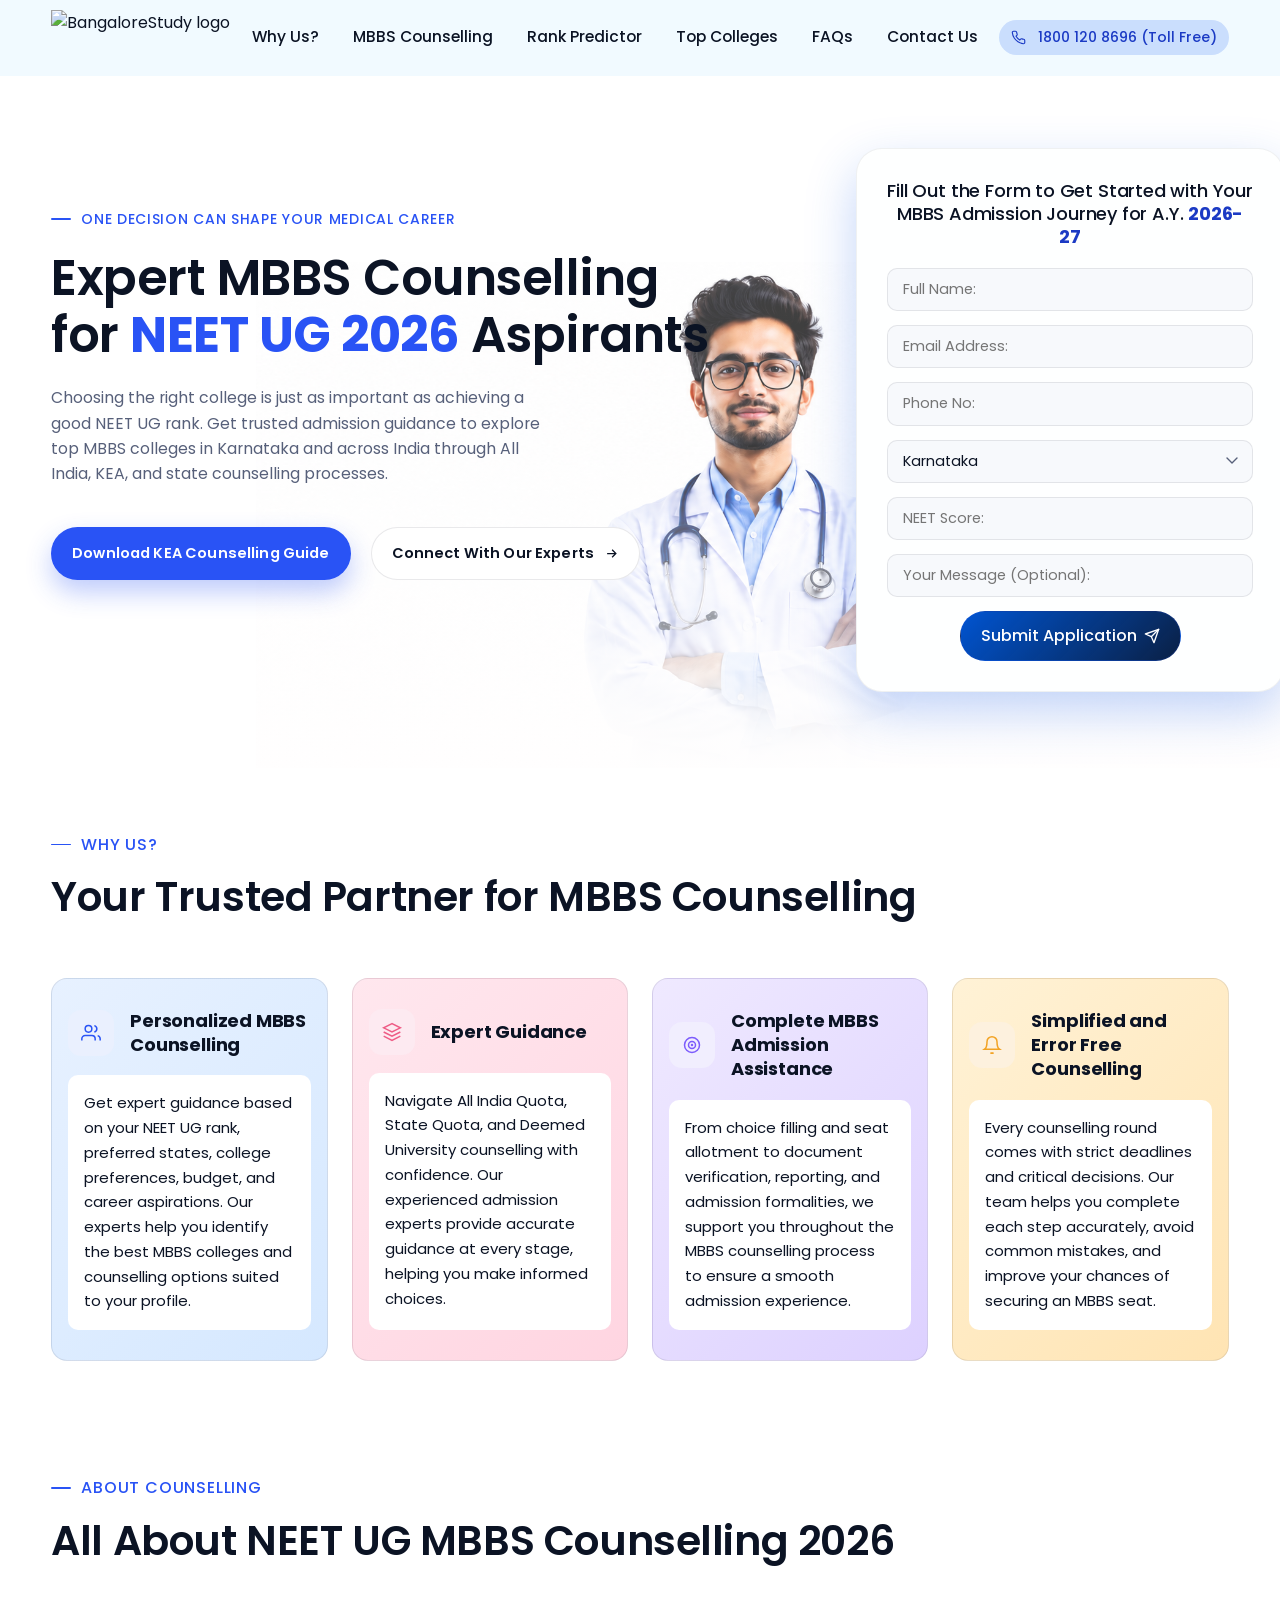
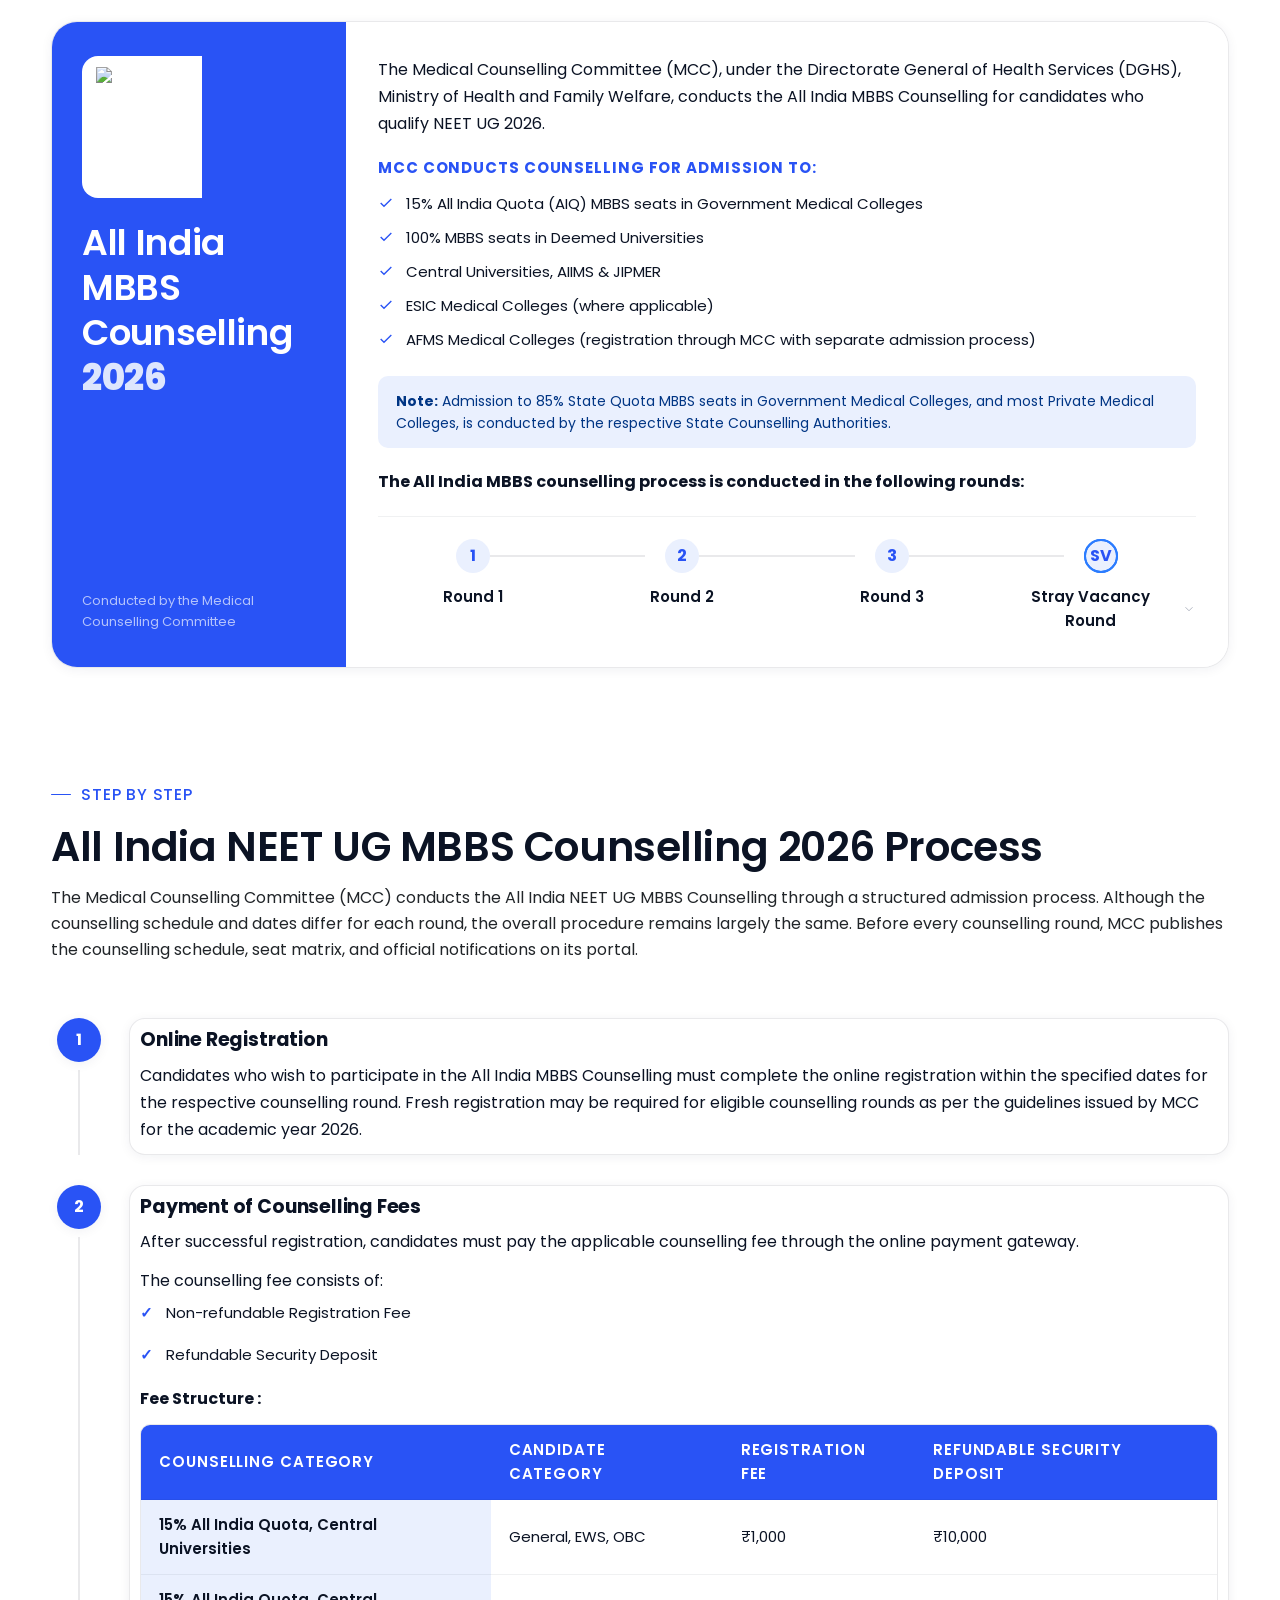
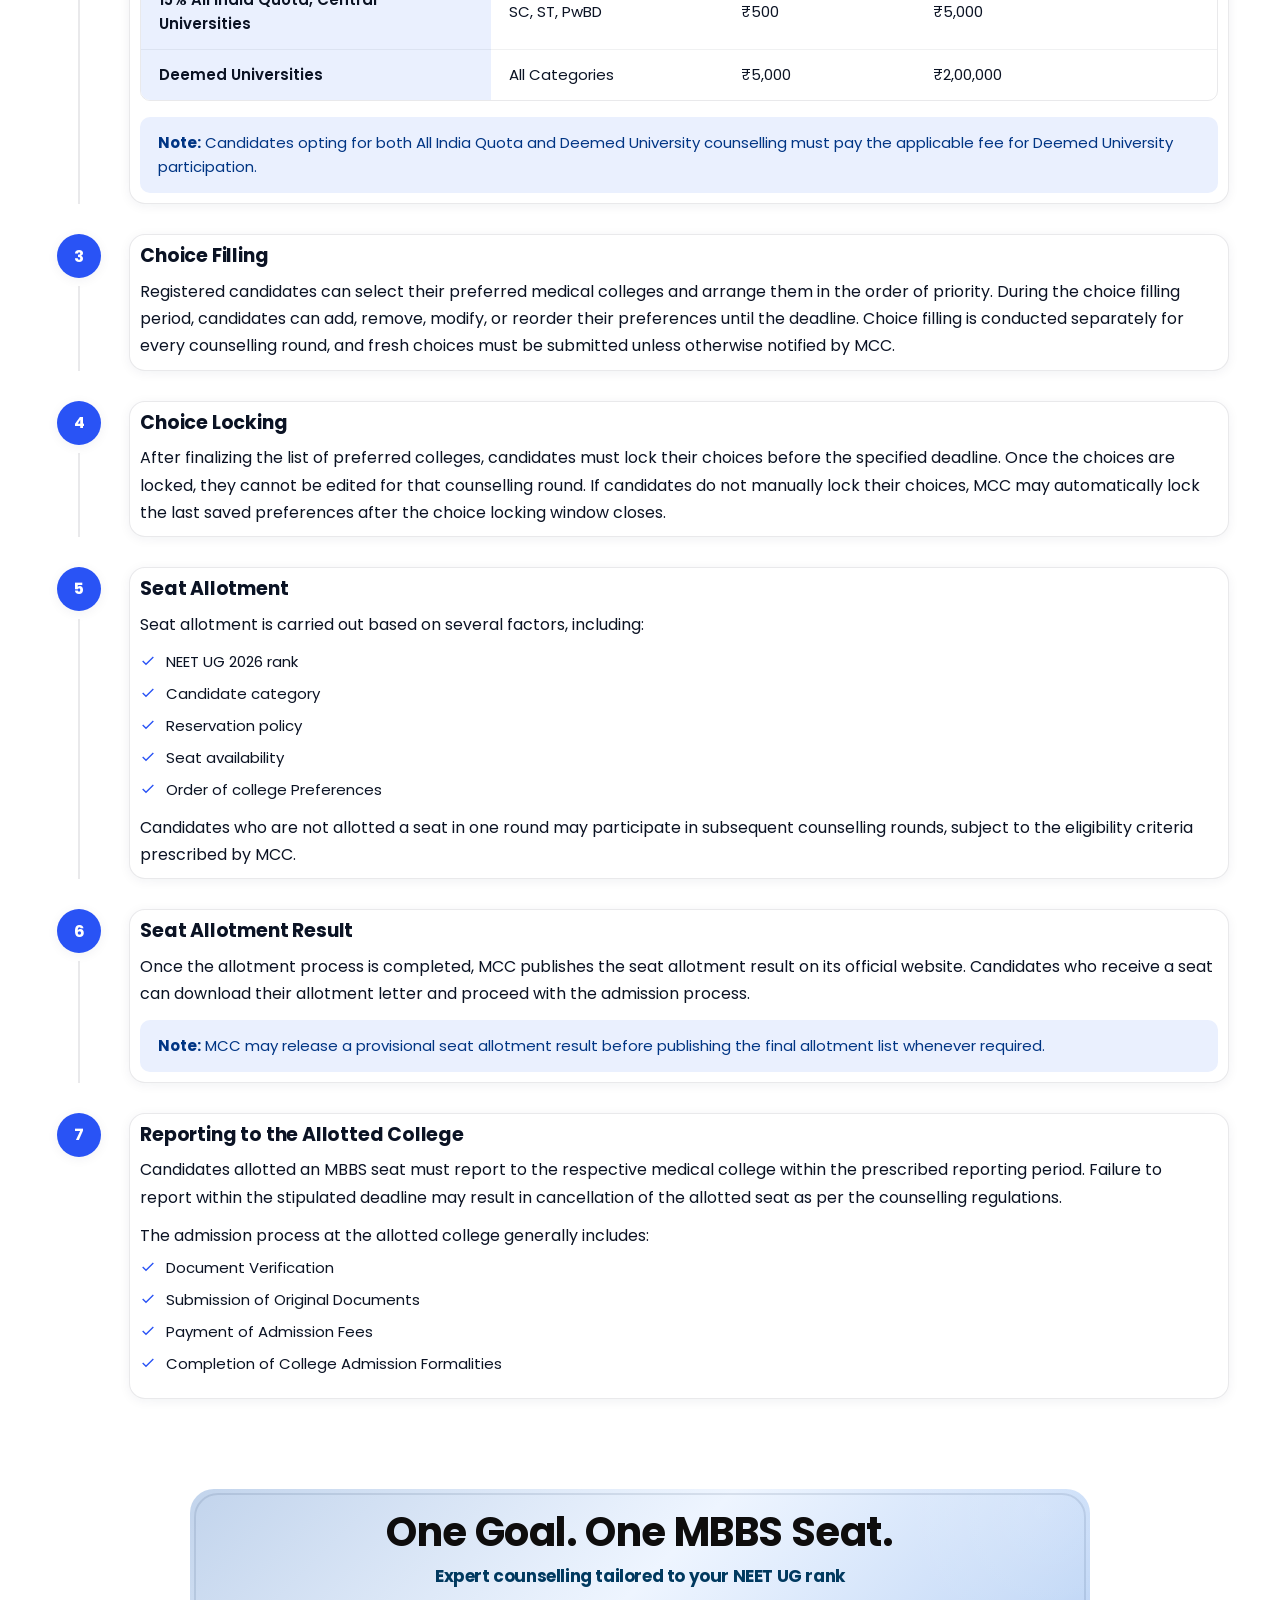
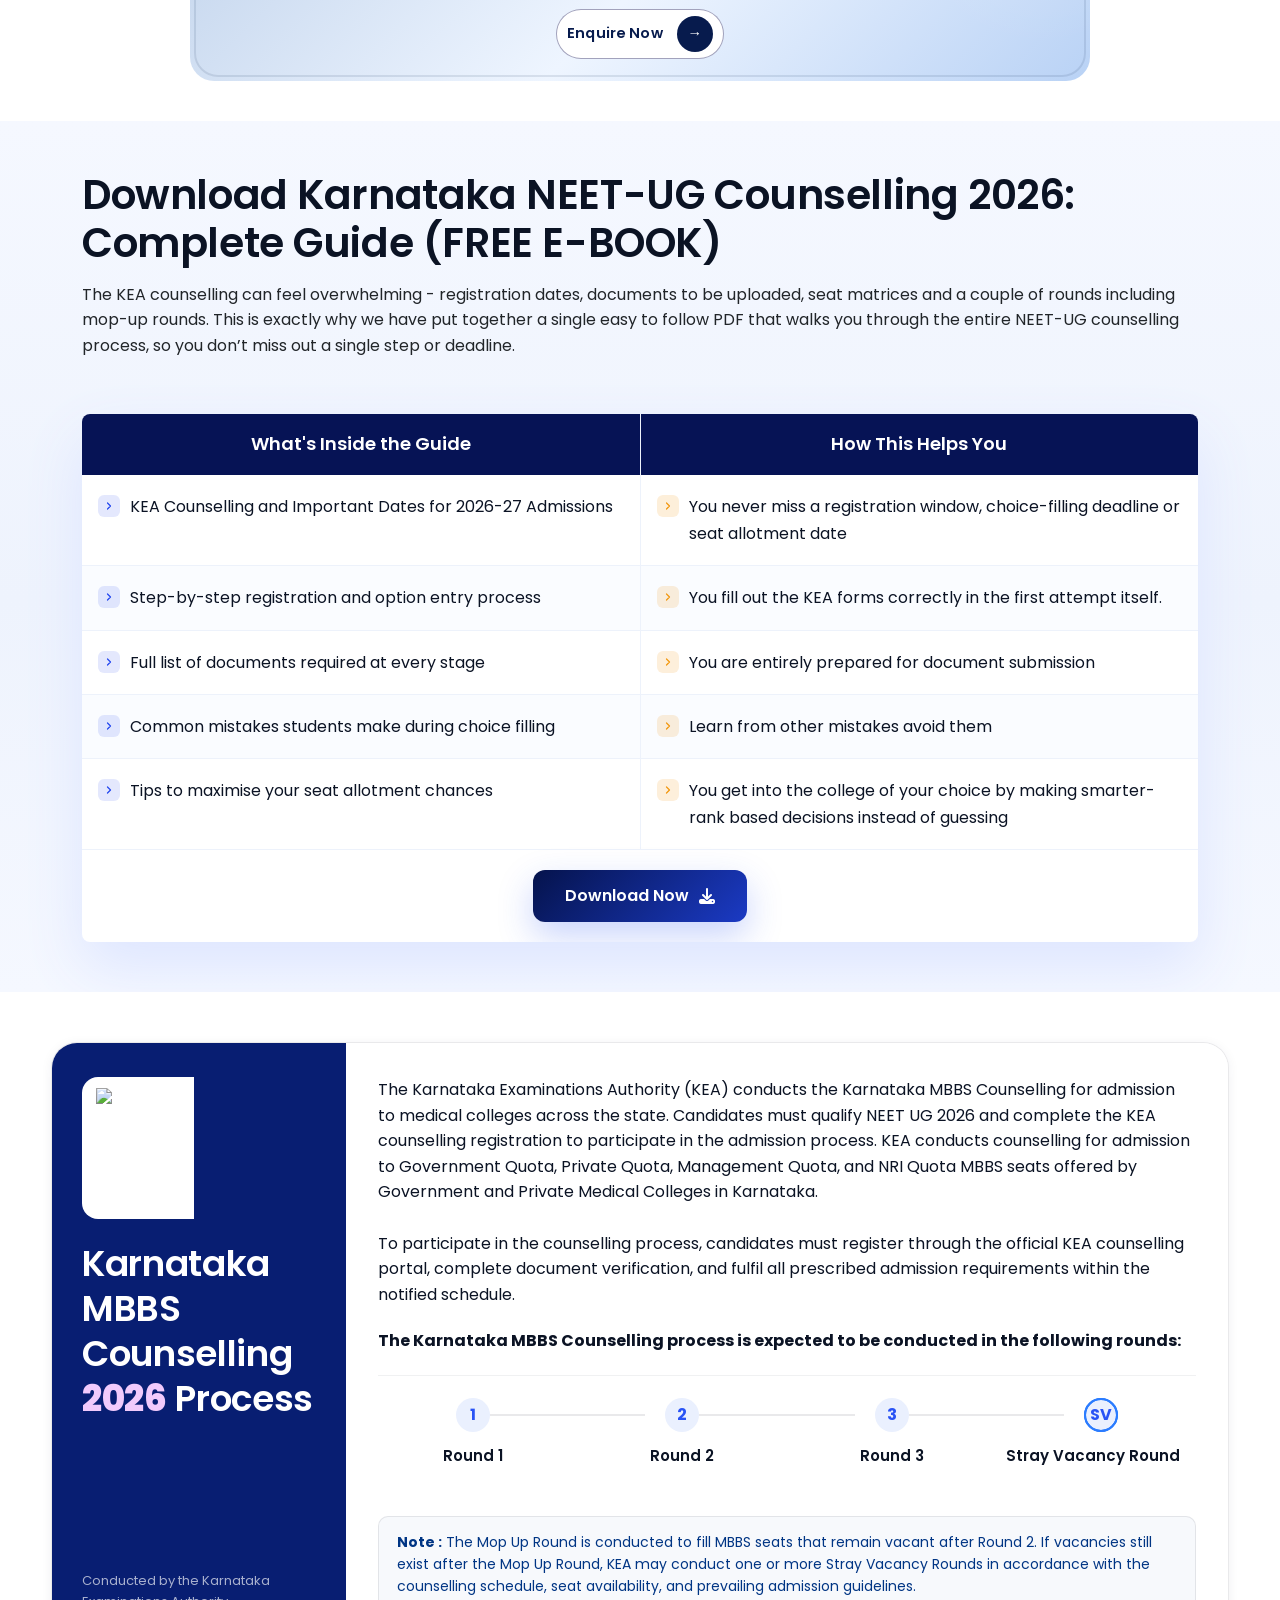
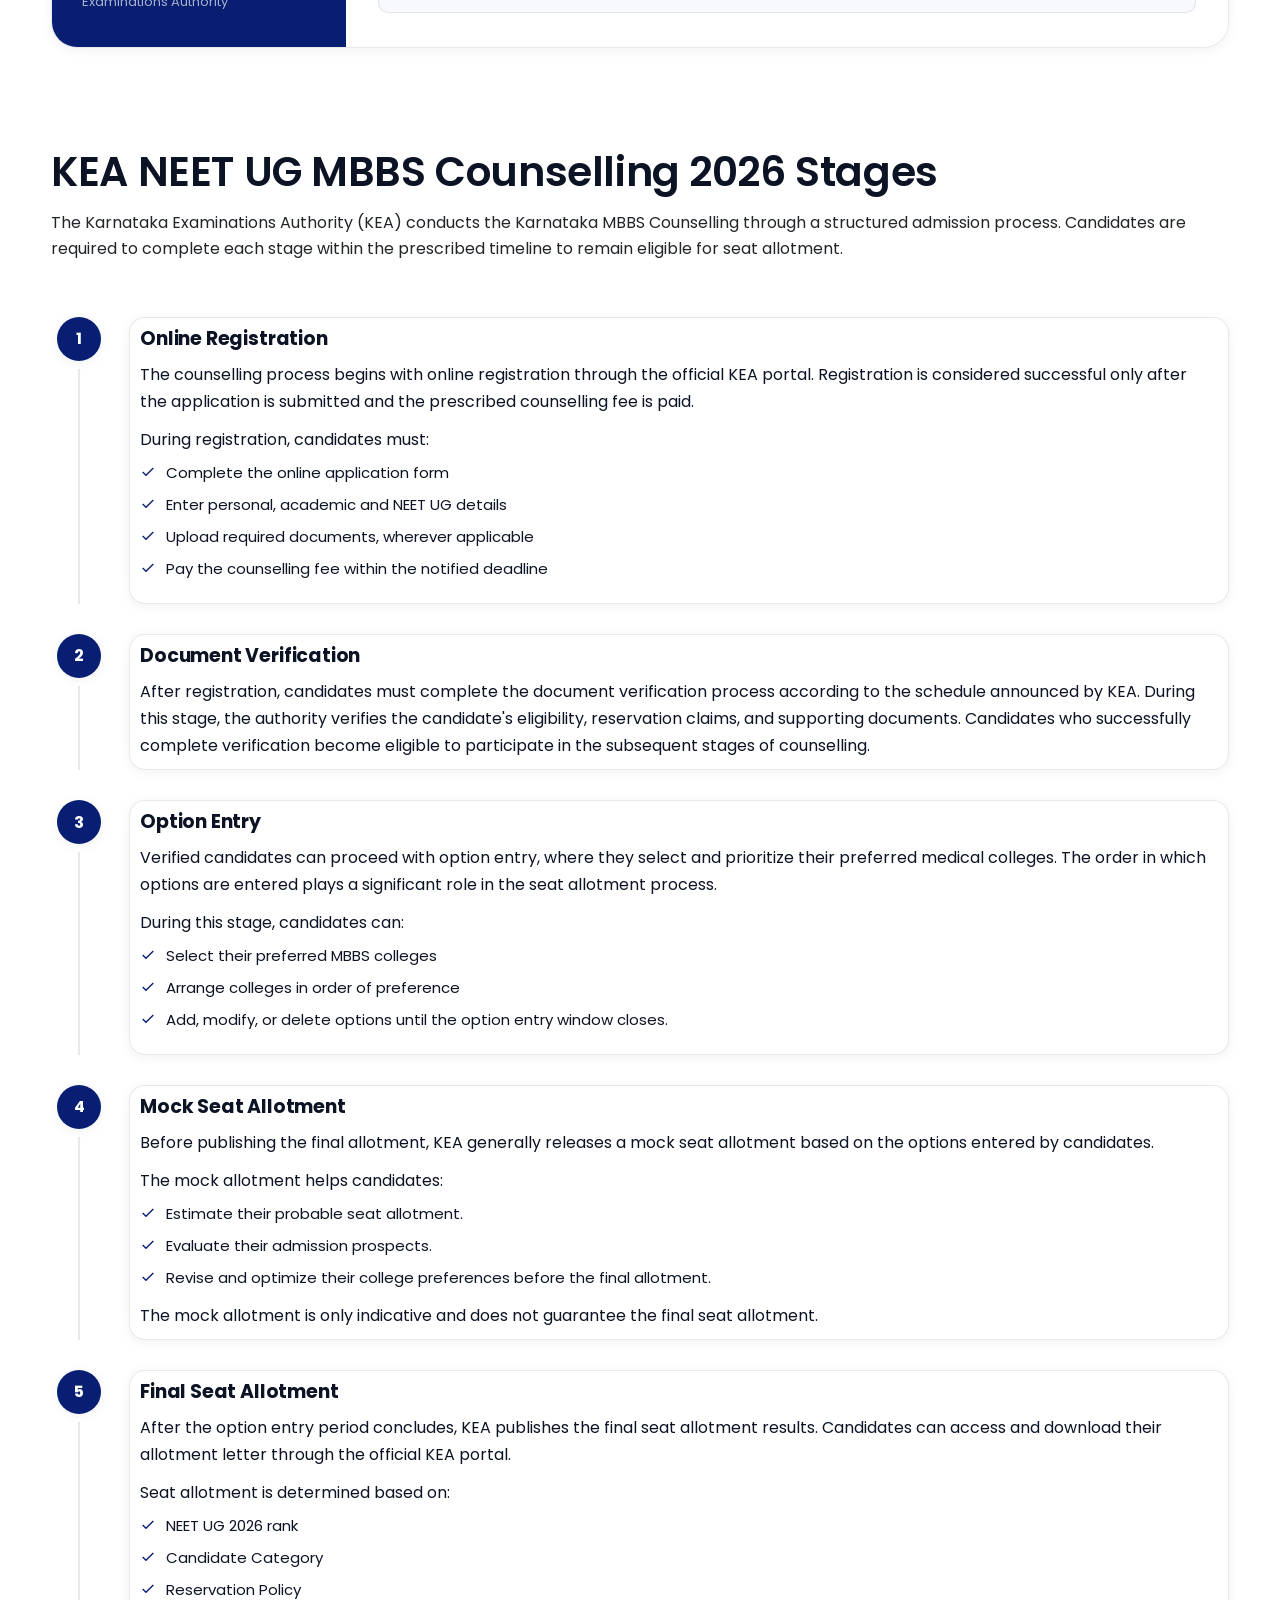
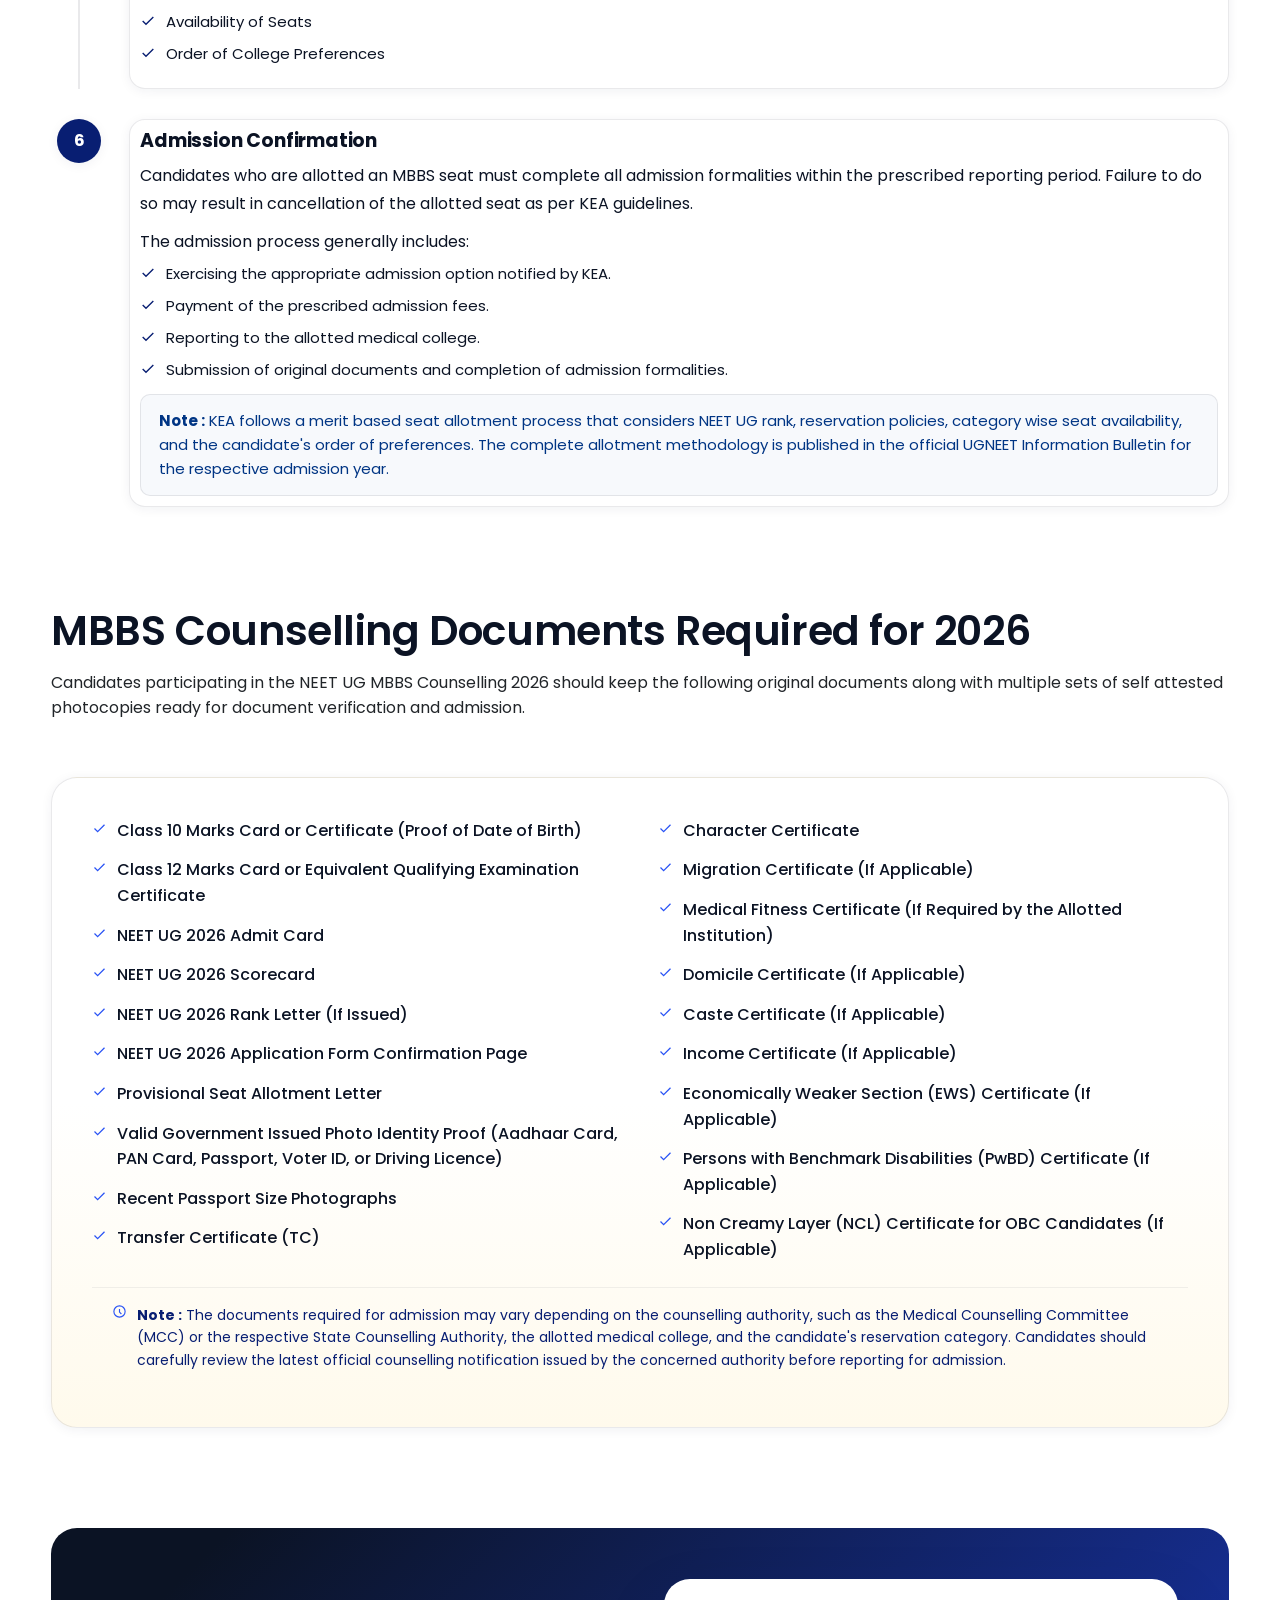
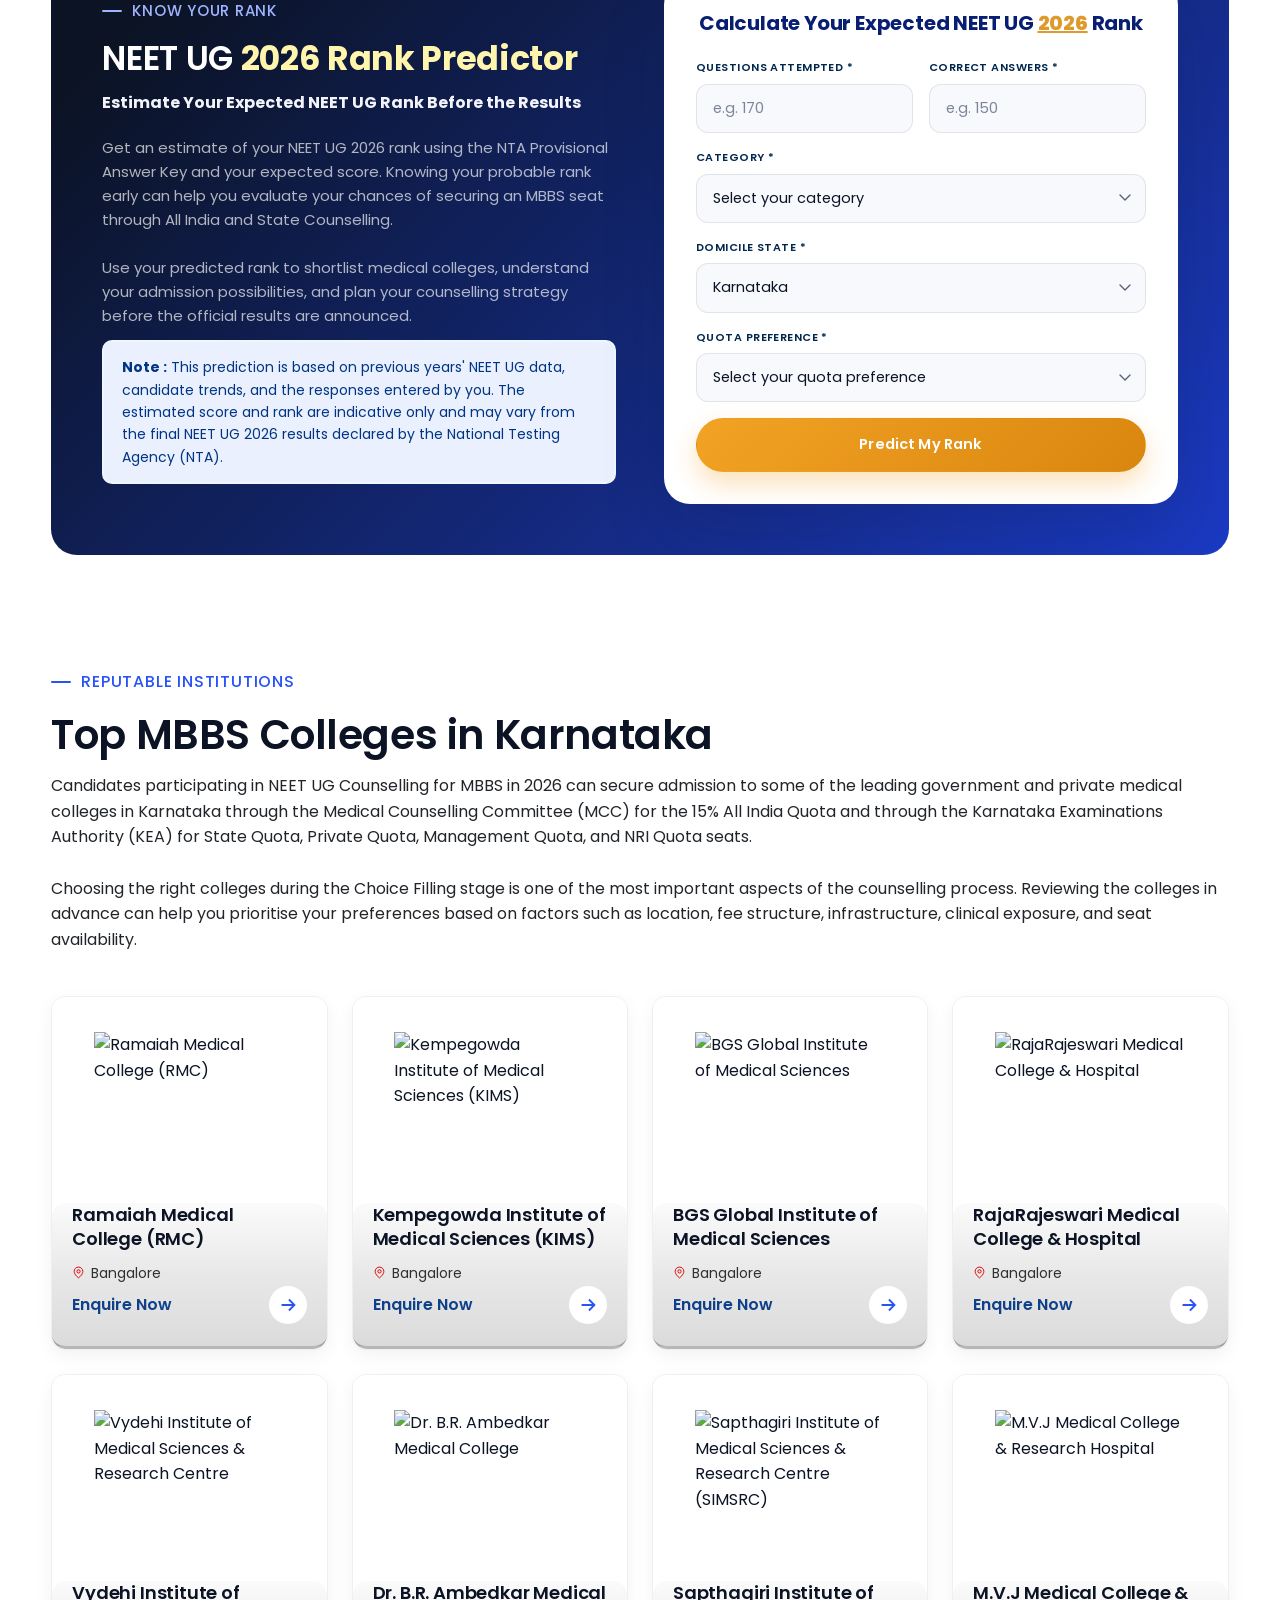
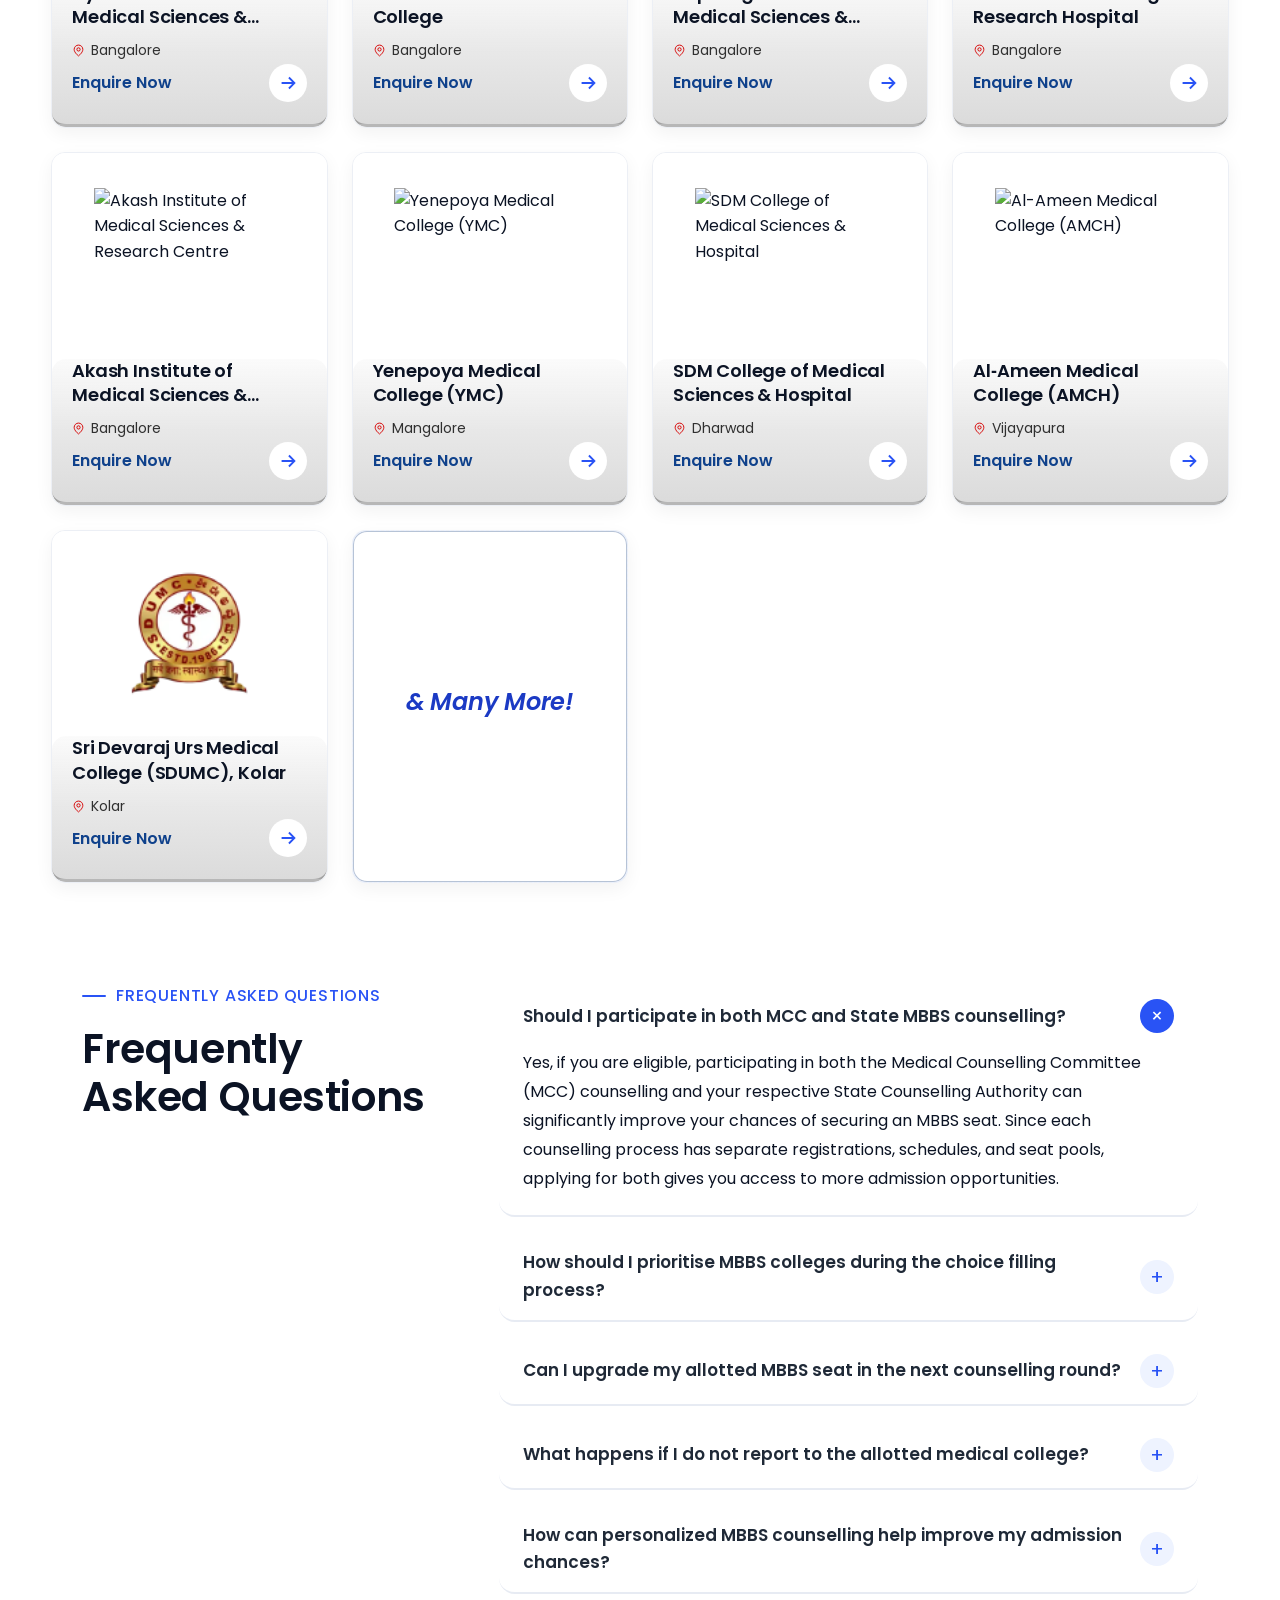
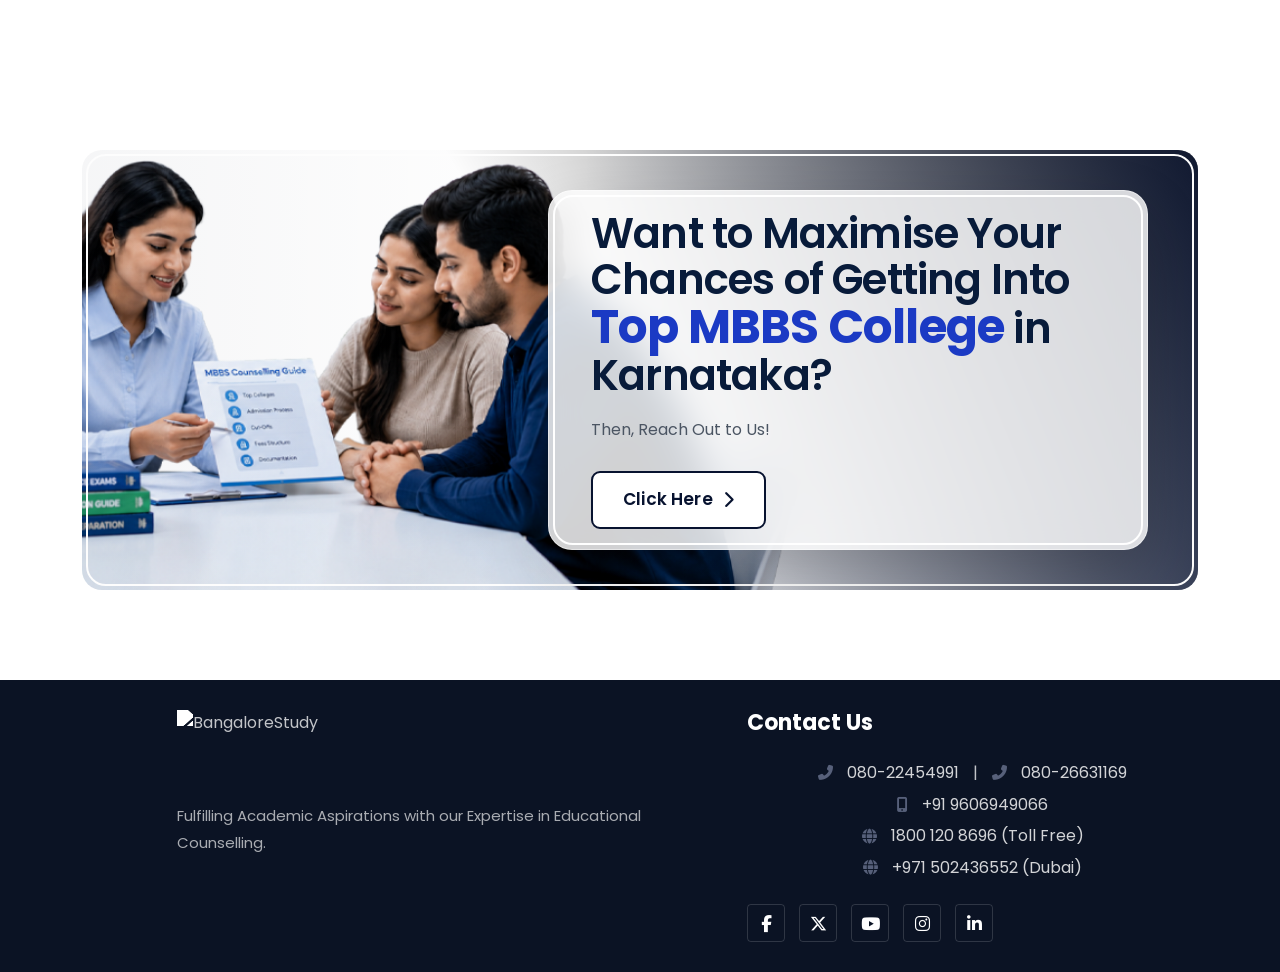
==== commit 2f81433e: "Add files via upload" ====
--- a/index.html
+++ b/index.html
@@ -656,7 +656,7 @@
                 </p>
             </div>
 
-            <div class="ebook-card">
+            <div class="ebook-card ">
                 <div class="ebook-right">
                     <table class="ebook-table">
                         <thead>
@@ -1867,12 +1867,14 @@
 
                         <li>
                             <i class="fas fa-mobile-alt"></i>
-                            <a href="tel:+919036020076">+91 9606949066</a> | <i class="fas fa-headset"></i>
-                            <a href="tel:18001208696">1800 120 8696 (Toll Free)</a>
+                            <a href="tel:+919606949066">+91 9606949066</a>
                         </li>
-
-                        <li><i class="fas fa-globe"></i><a href="tel:+971502436552">+971 502436552 (Dubai)</a>
+                        <li><i class="fas fa-globe"></i><a href="tel:+1800 120 8696">1800 120 8696 (Toll Free)</a>
                         </li>
+                        <li><i class="fas fa-globe"></i><a href="tel:+971 502436552">+971 502436552 (Dubai)</a>
+                        </li>
+
+
                     </ul>
 
                     <div class="footer-social mt-4">
@@ -2021,4 +2023,4 @@
 
 </body>
 
-</html>
+</html>
--- a/style.css
+++ b/style.css
@@ -1922,6 +1922,7 @@
 
   .footer-contact li {
       display: flex;
+      justify-content: center;
       align-items: center;
       gap: 14px;
       margin-bottom: 6px;
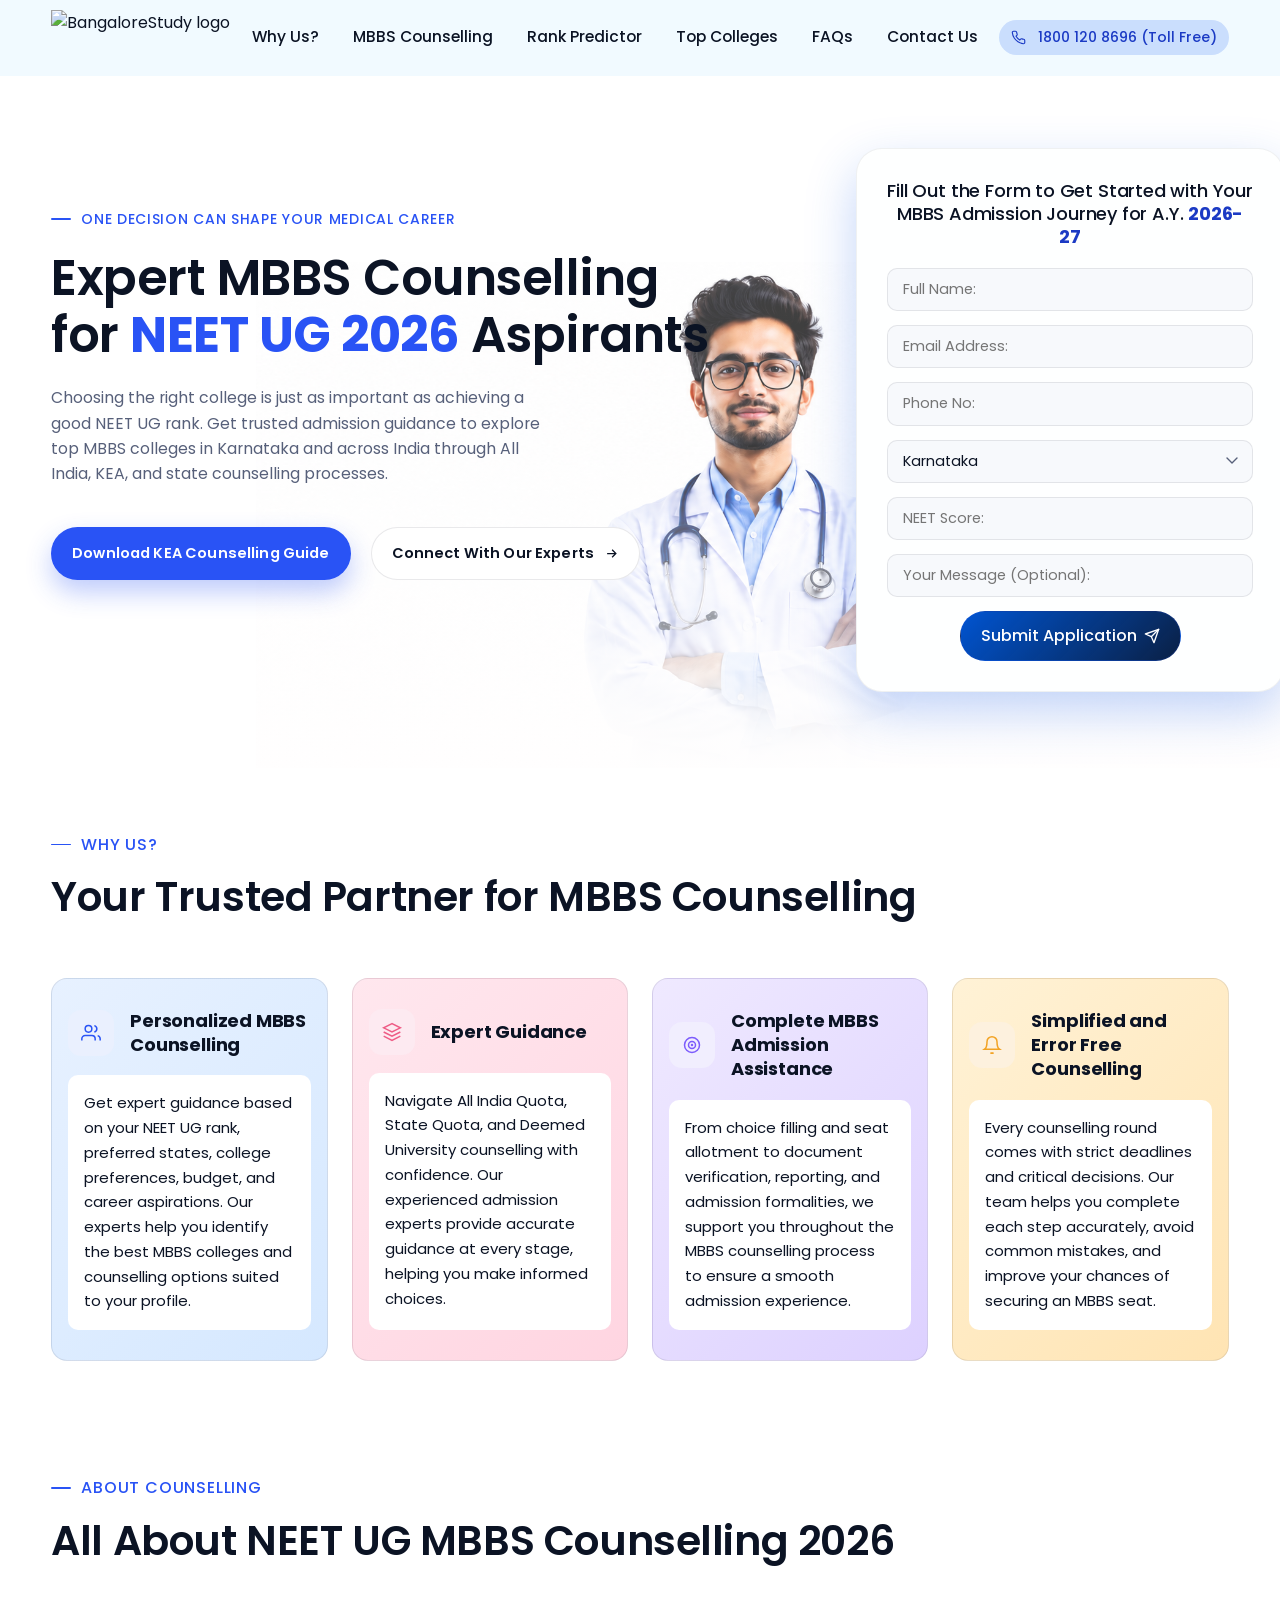
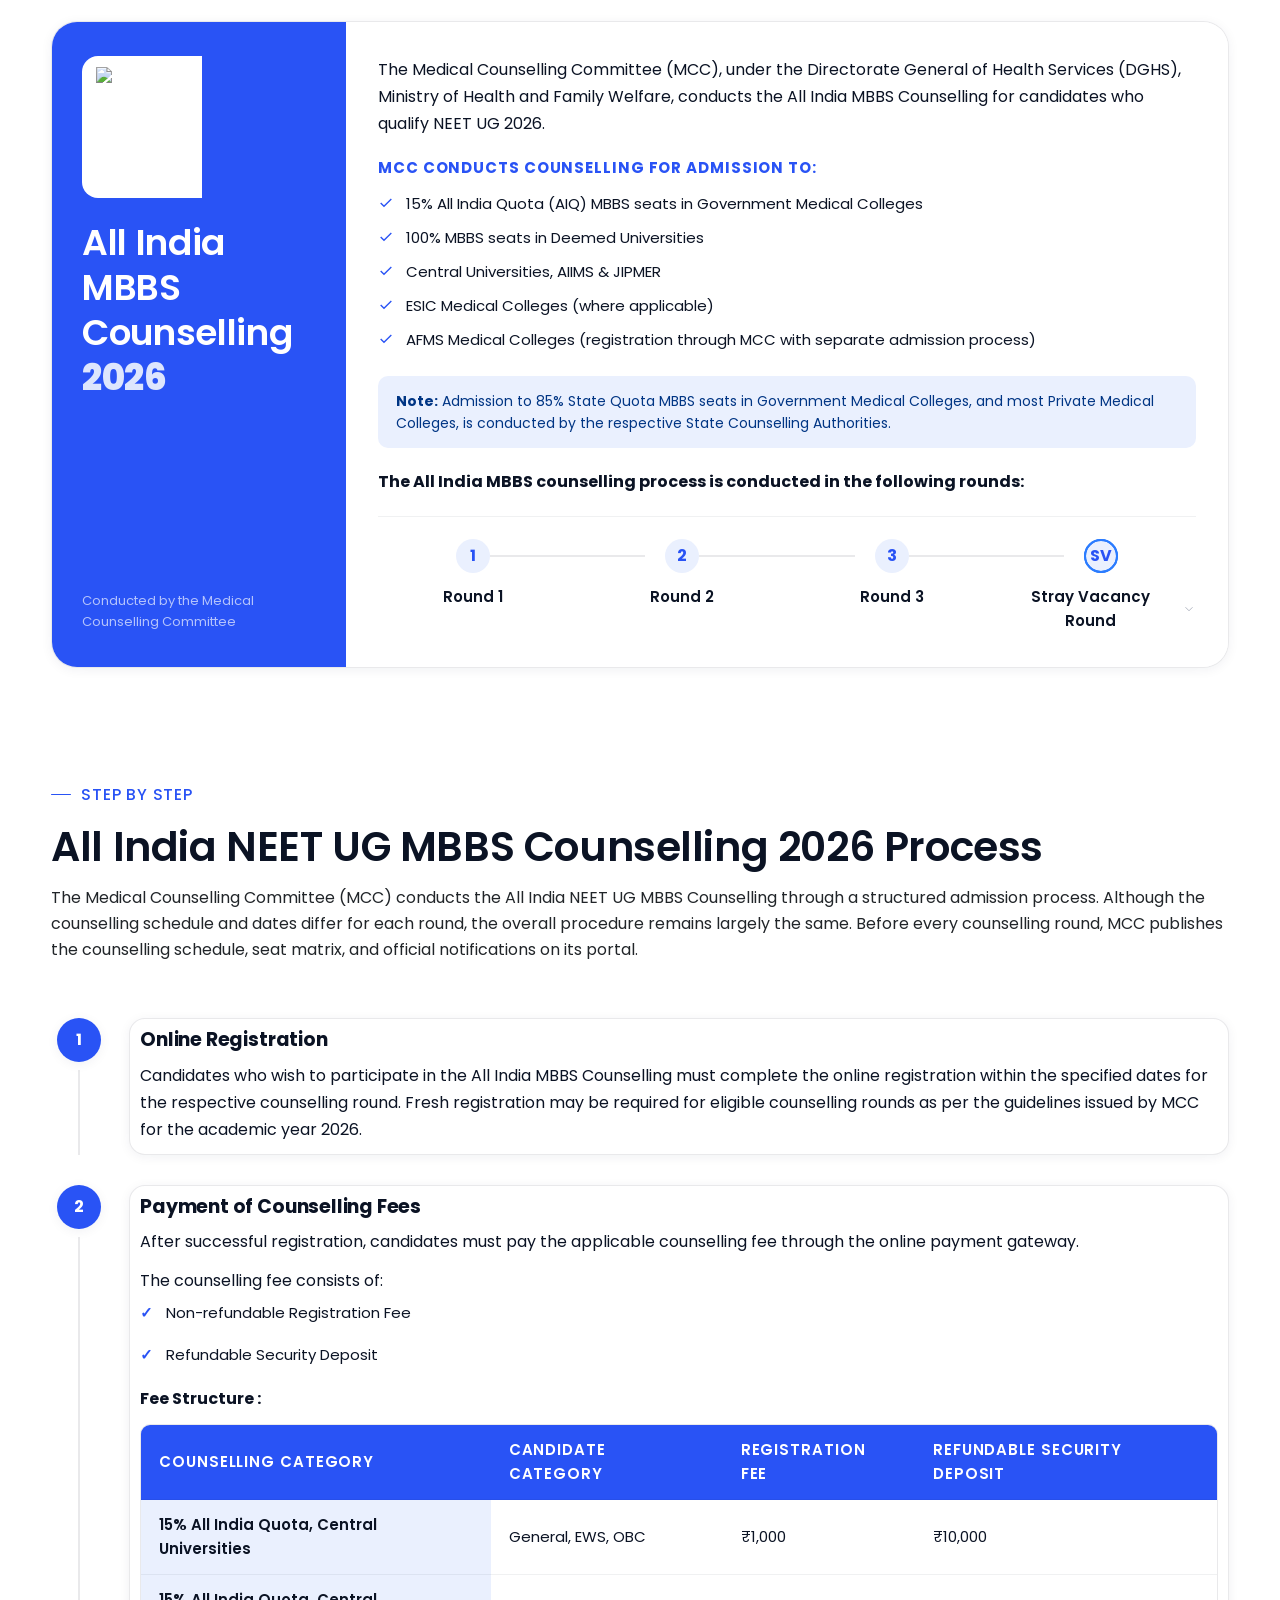
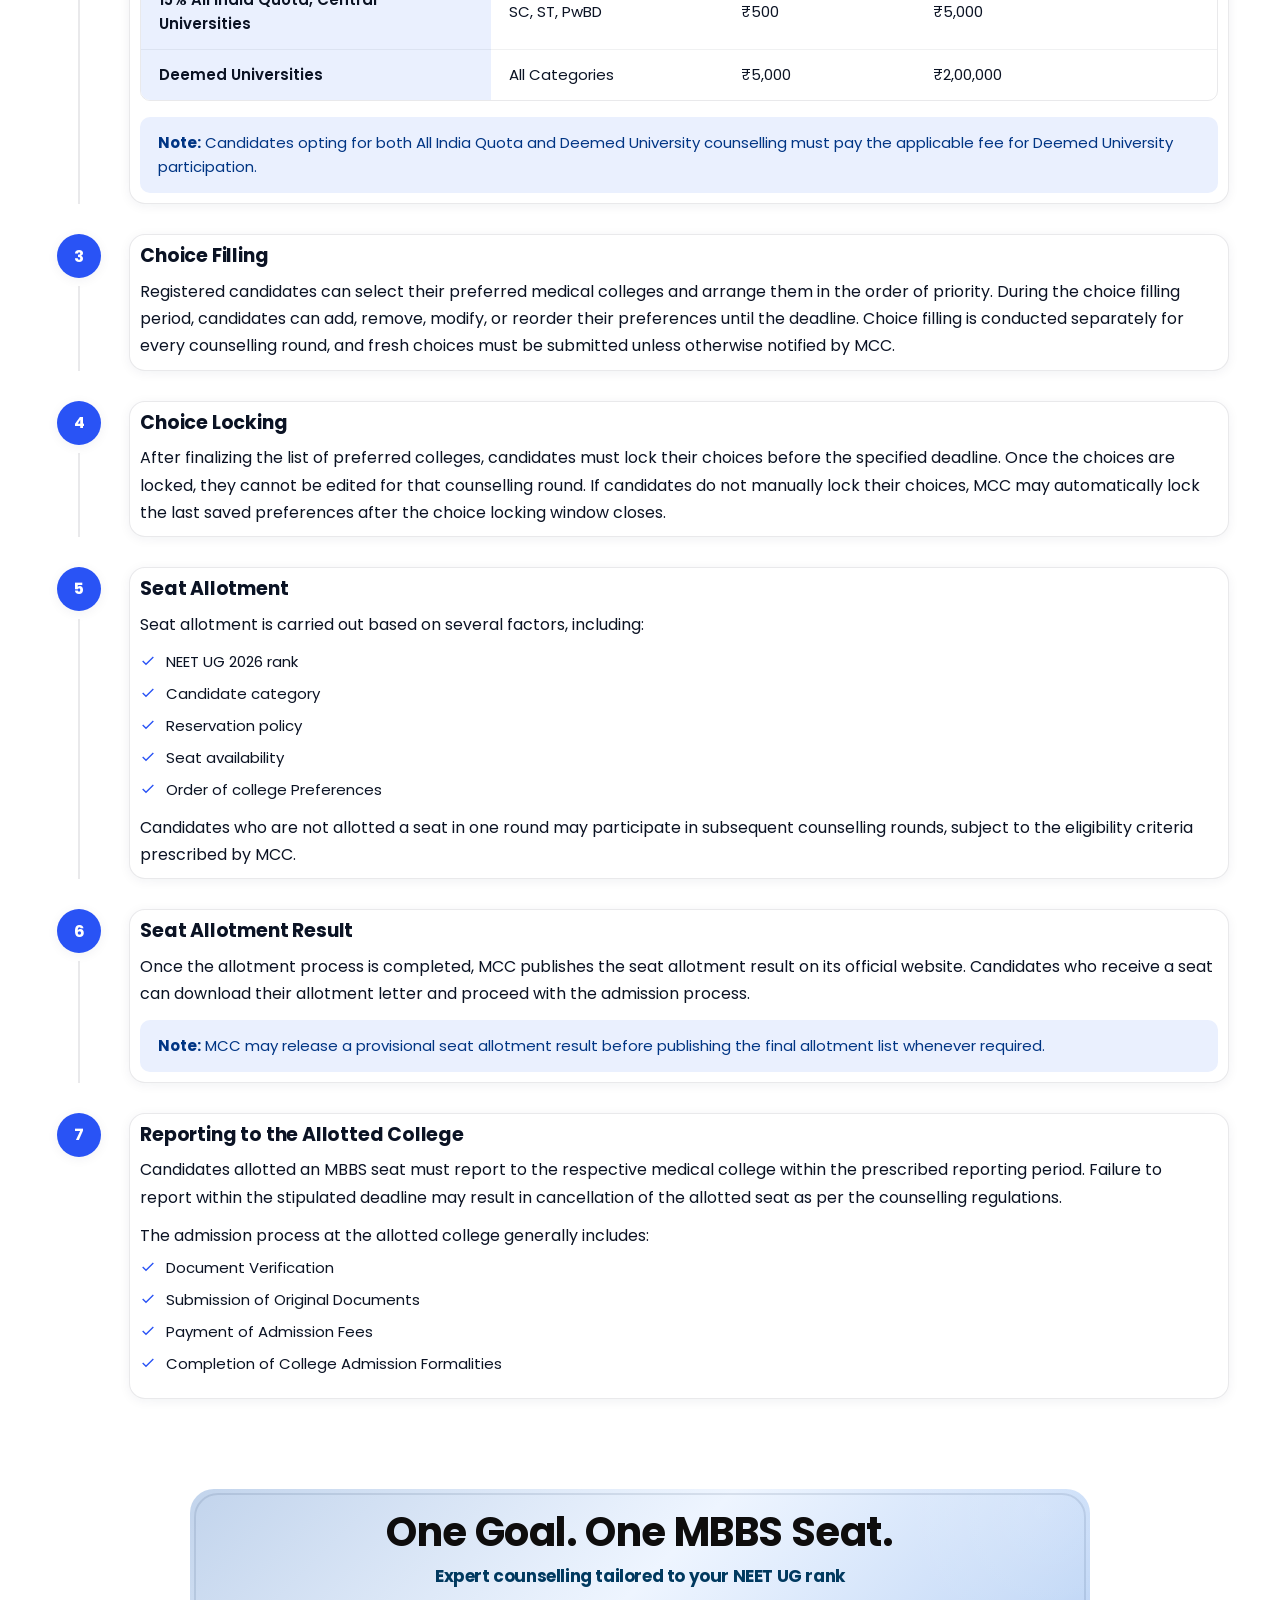
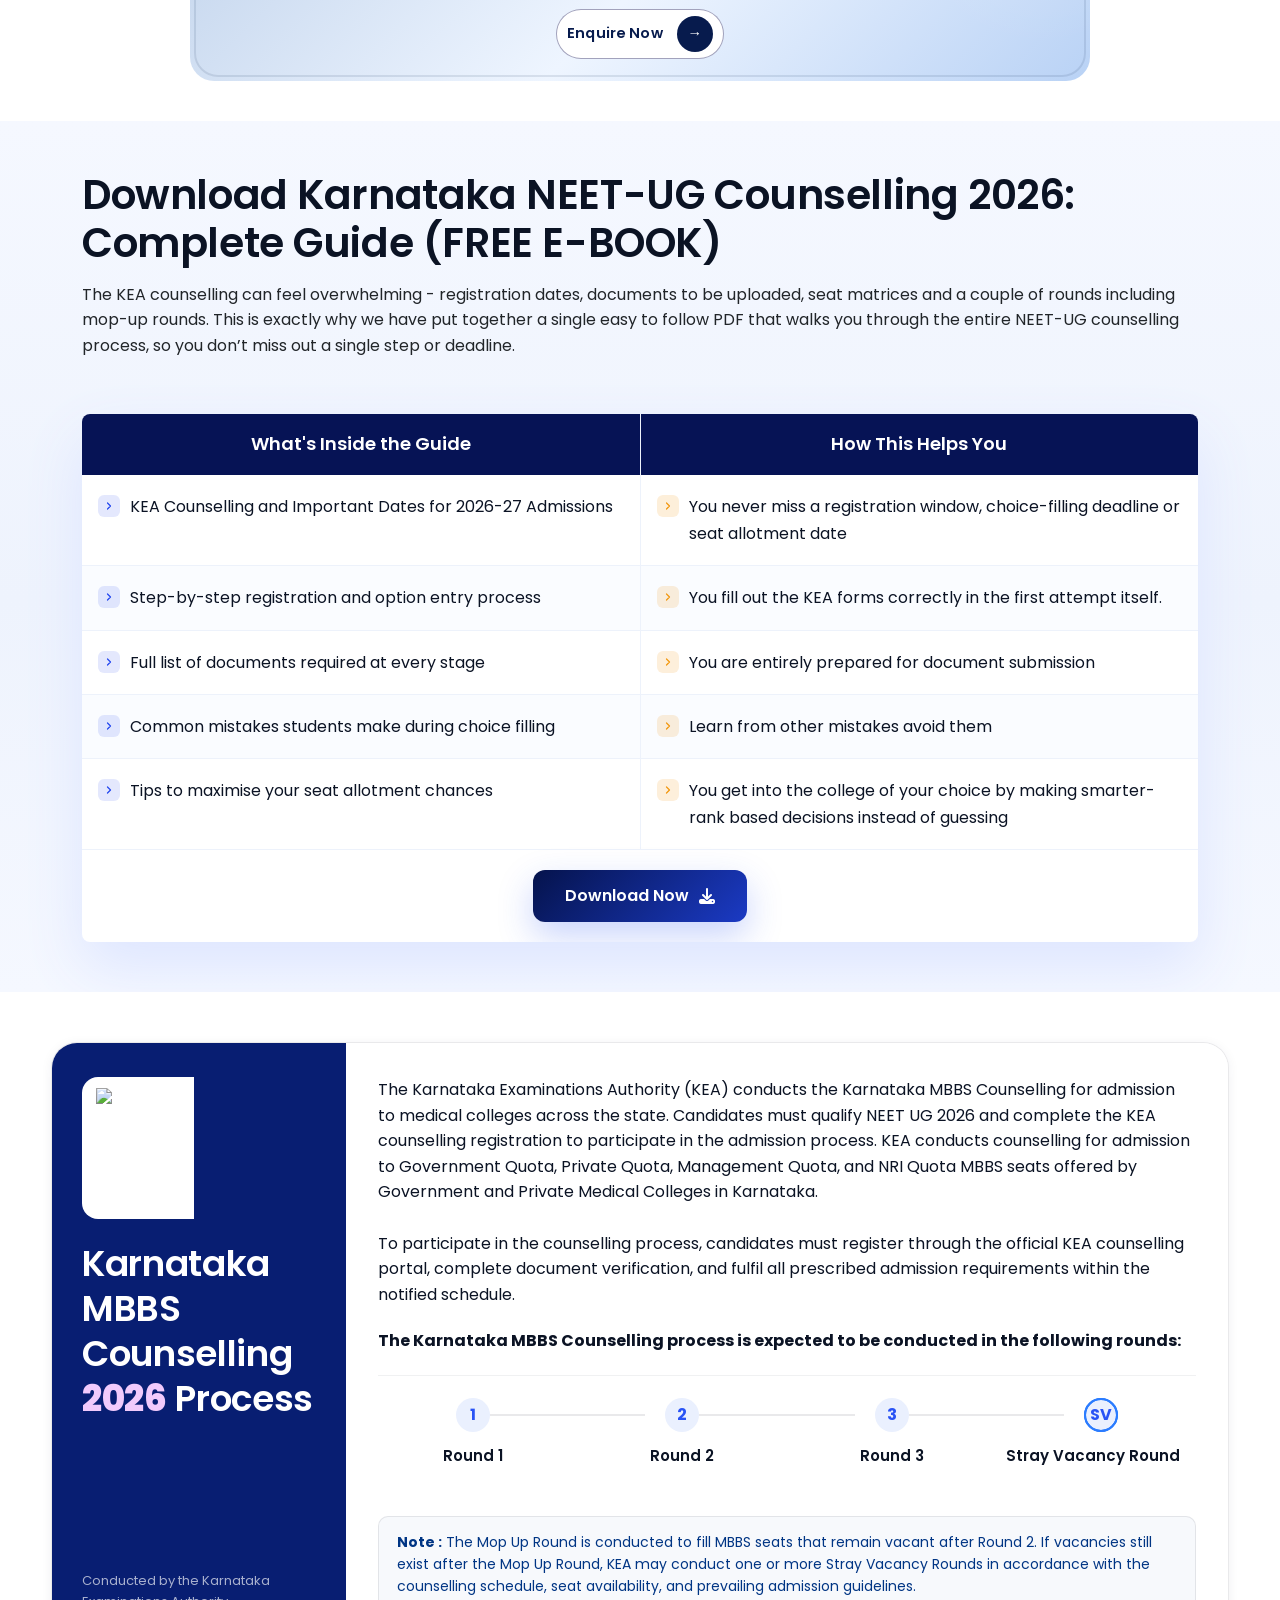
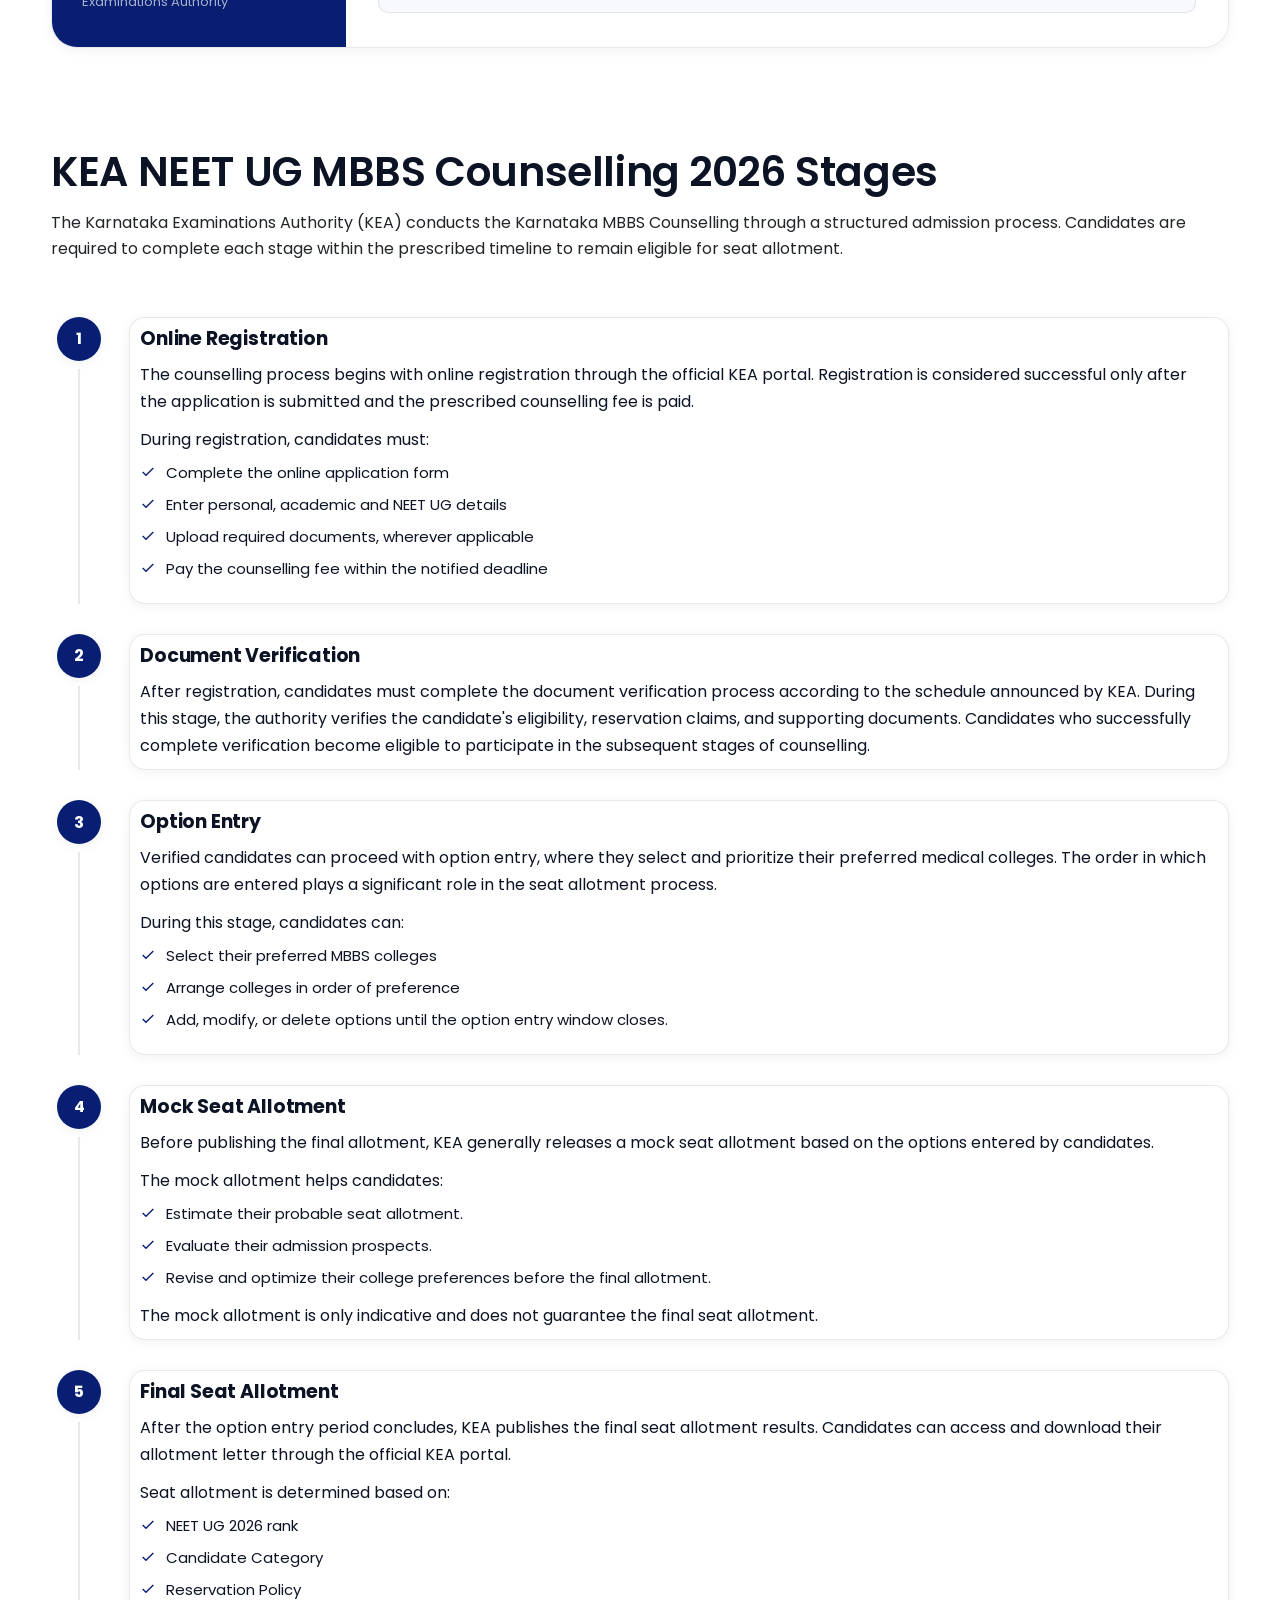
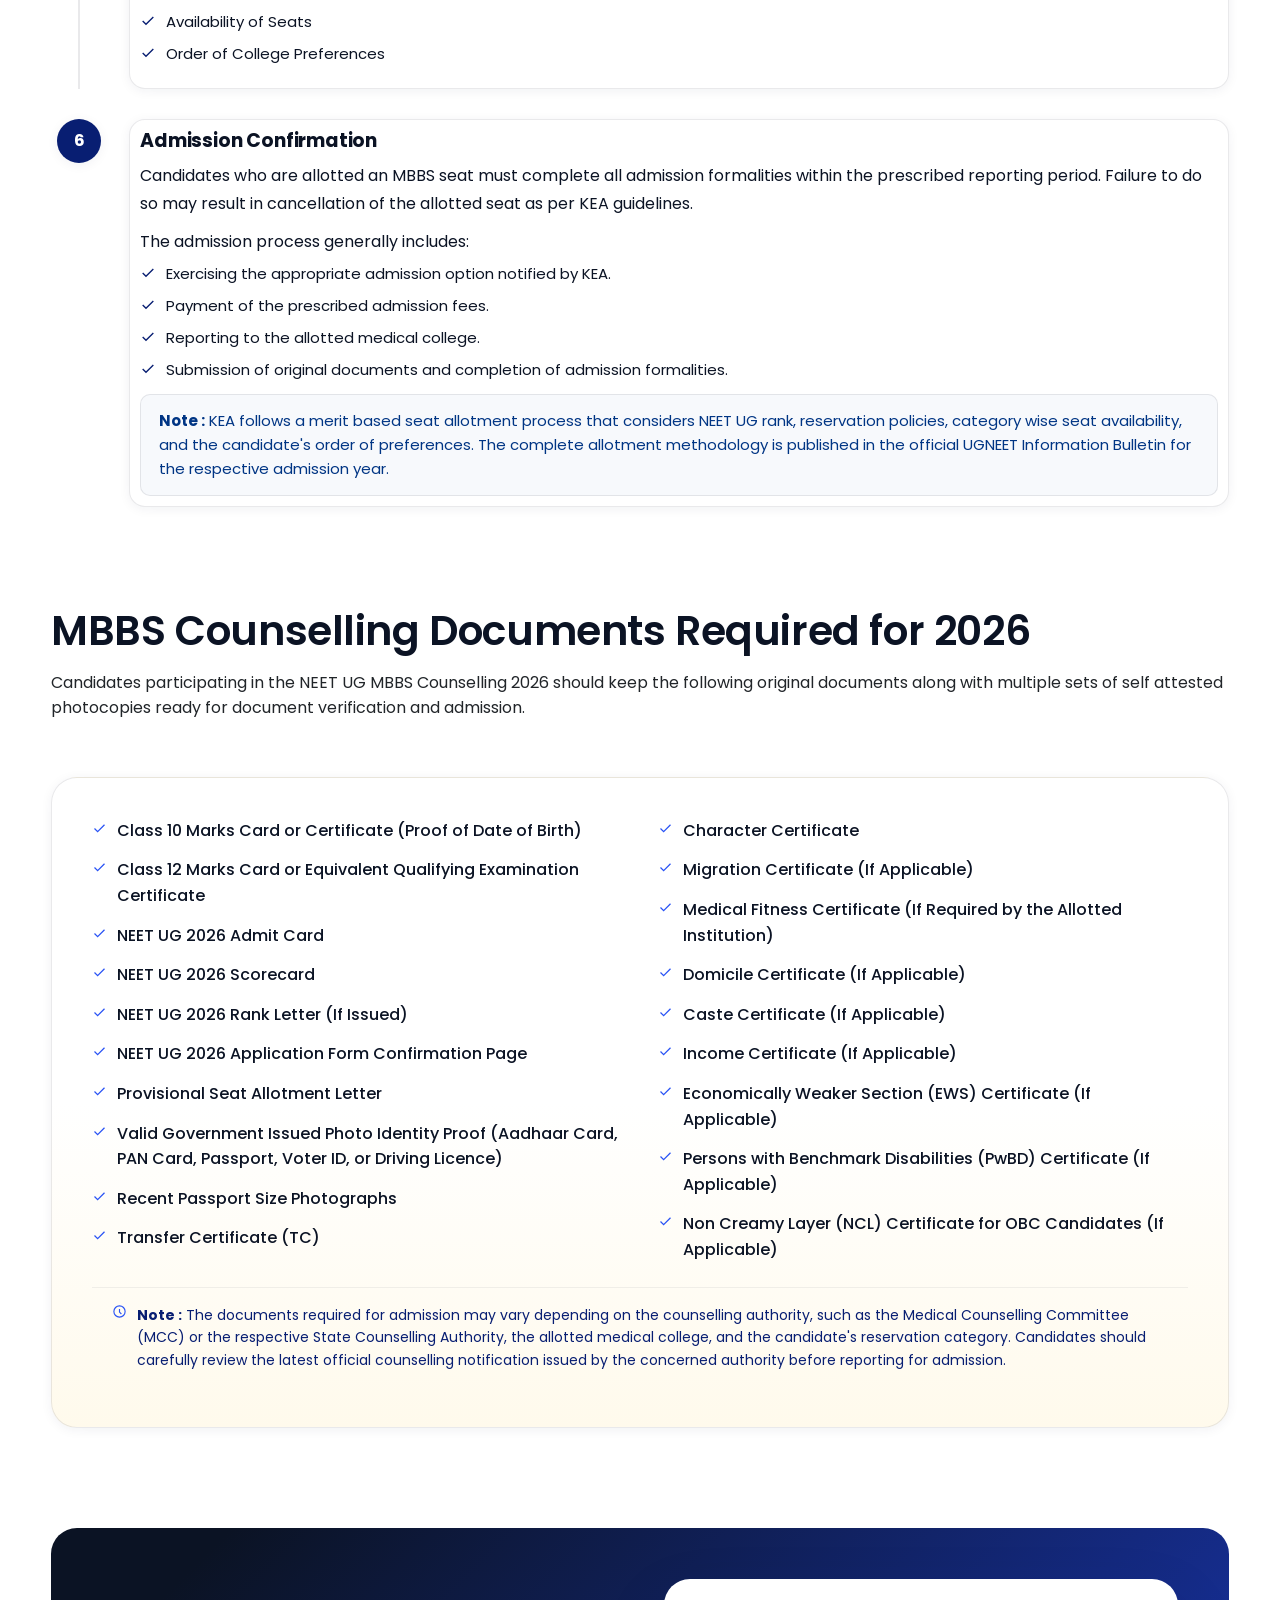
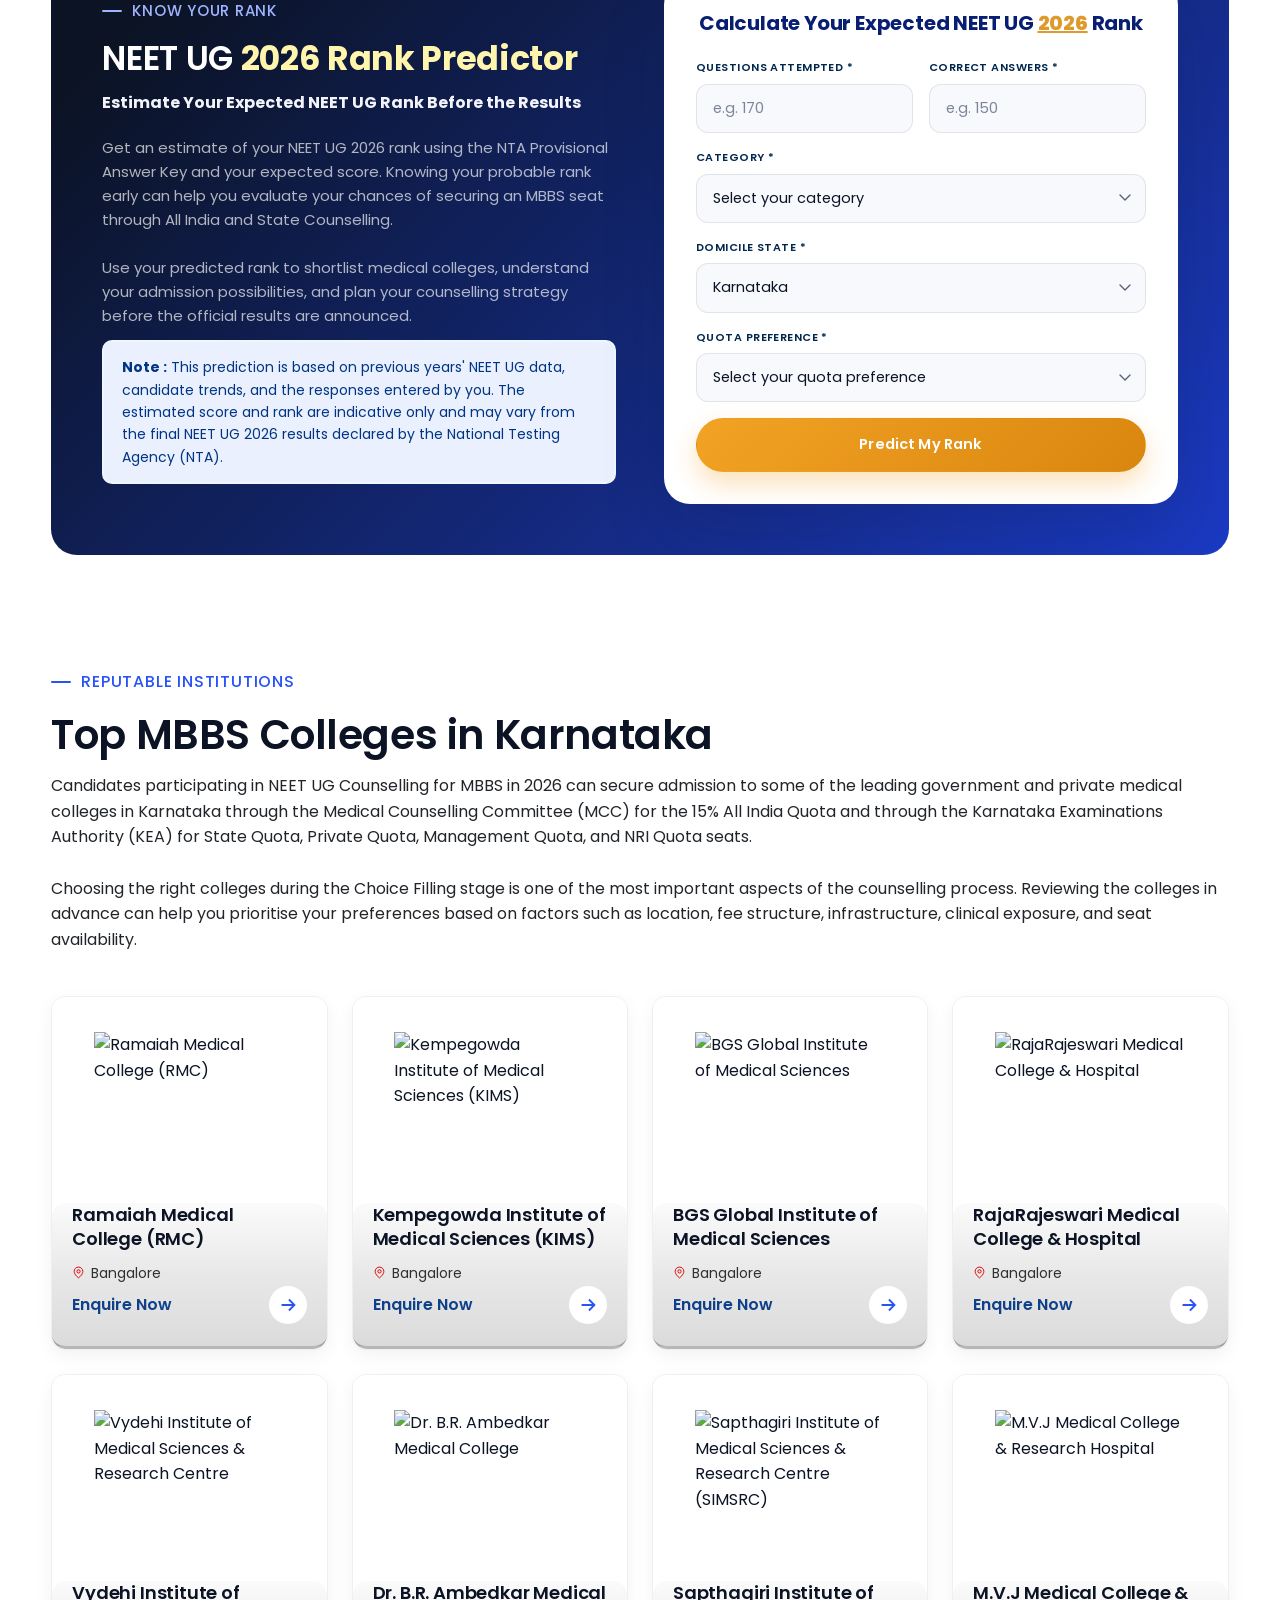
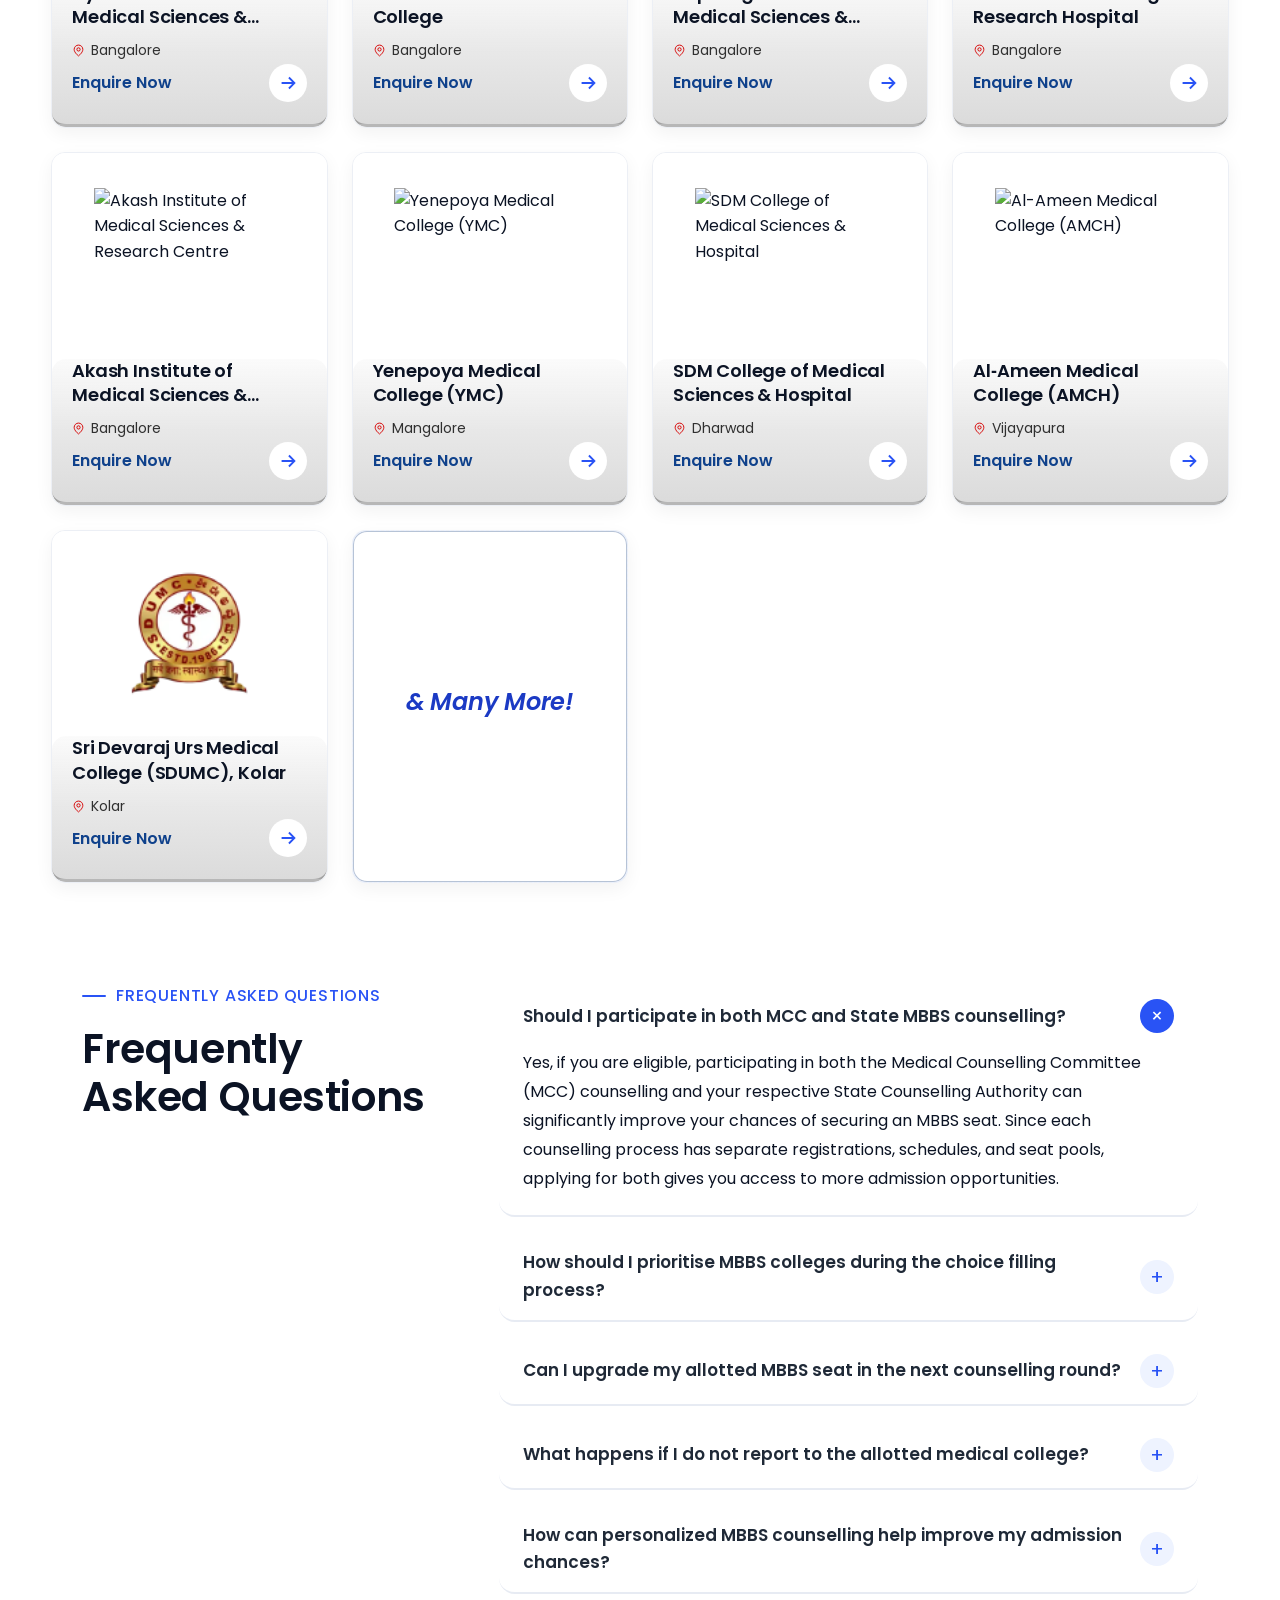
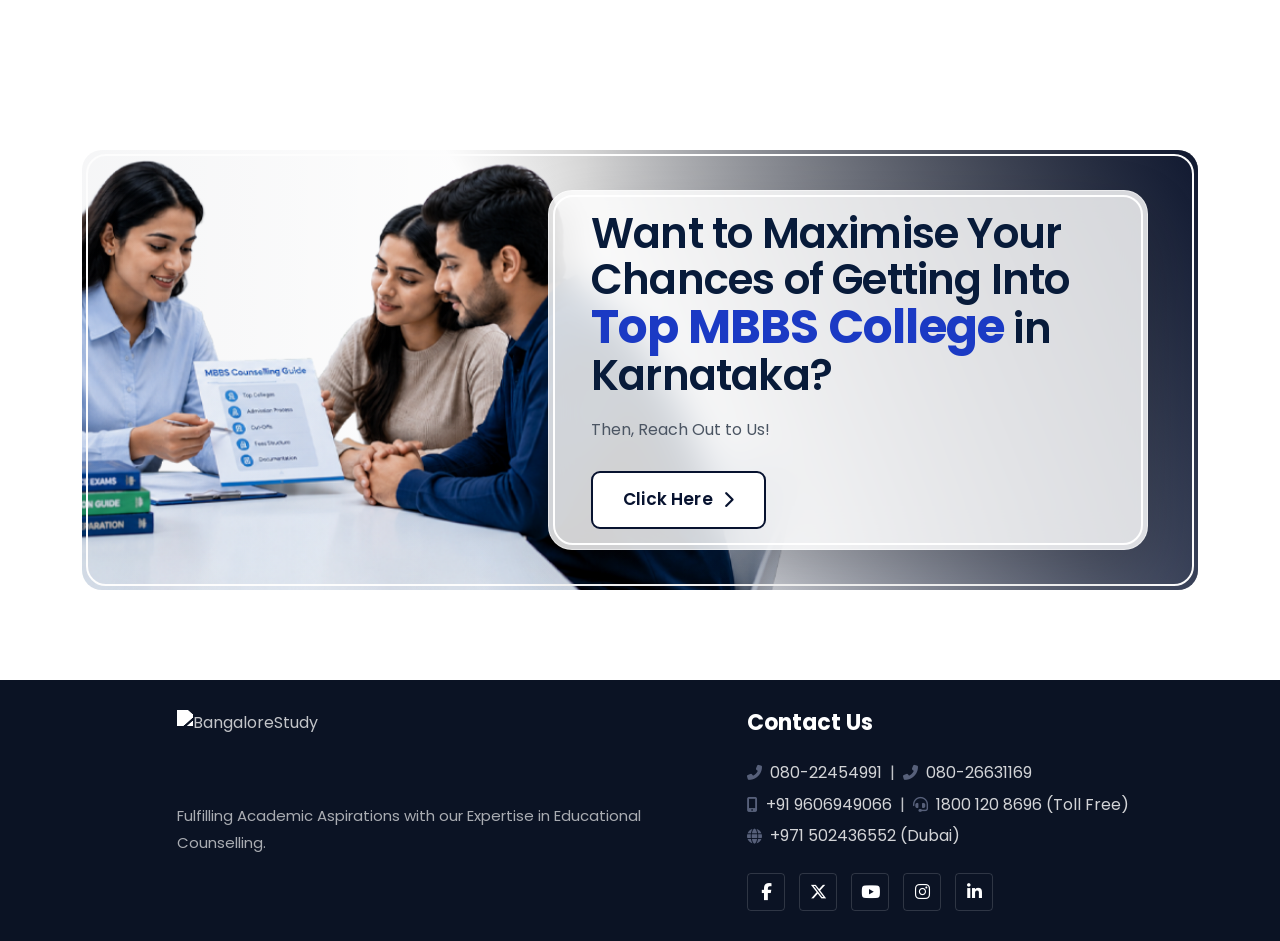
==== commit 7fd99cc4: "Add files via upload" ====
--- a/index.html
+++ b/index.html
@@ -1867,14 +1867,12 @@
 
                         <li>
                             <i class="fas fa-mobile-alt"></i>
-                            <a href="tel:+919606949066">+91 9606949066</a>
+                            <a href="tel:+919036020076">+91 9606949066</a> | <i class="fas fa-headset"></i>
+                            <a href="tel:18001208696">1800 120 8696 (Toll Free)</a>
                         </li>
-                        <li><i class="fas fa-globe"></i><a href="tel:+1800 120 8696">1800 120 8696 (Toll Free)</a>
+
+                        <li><i class="fas fa-globe"></i><a href="tel:+971502436552">+971 502436552 (Dubai)</a>
                         </li>
-                        <li><i class="fas fa-globe"></i><a href="tel:+971 502436552">+971 502436552 (Dubai)</a>
-                        </li>
-
-
                     </ul>
 
                     <div class="footer-social mt-4">
--- a/style.css
+++ b/style.css
@@ -1922,9 +1922,8 @@
 
   .footer-contact li {
       display: flex;
-      justify-content: center;
-      align-items: center;
-      gap: 14px;
+      align-items: center;
+      gap: 8px;
       margin-bottom: 6px;
   }
 
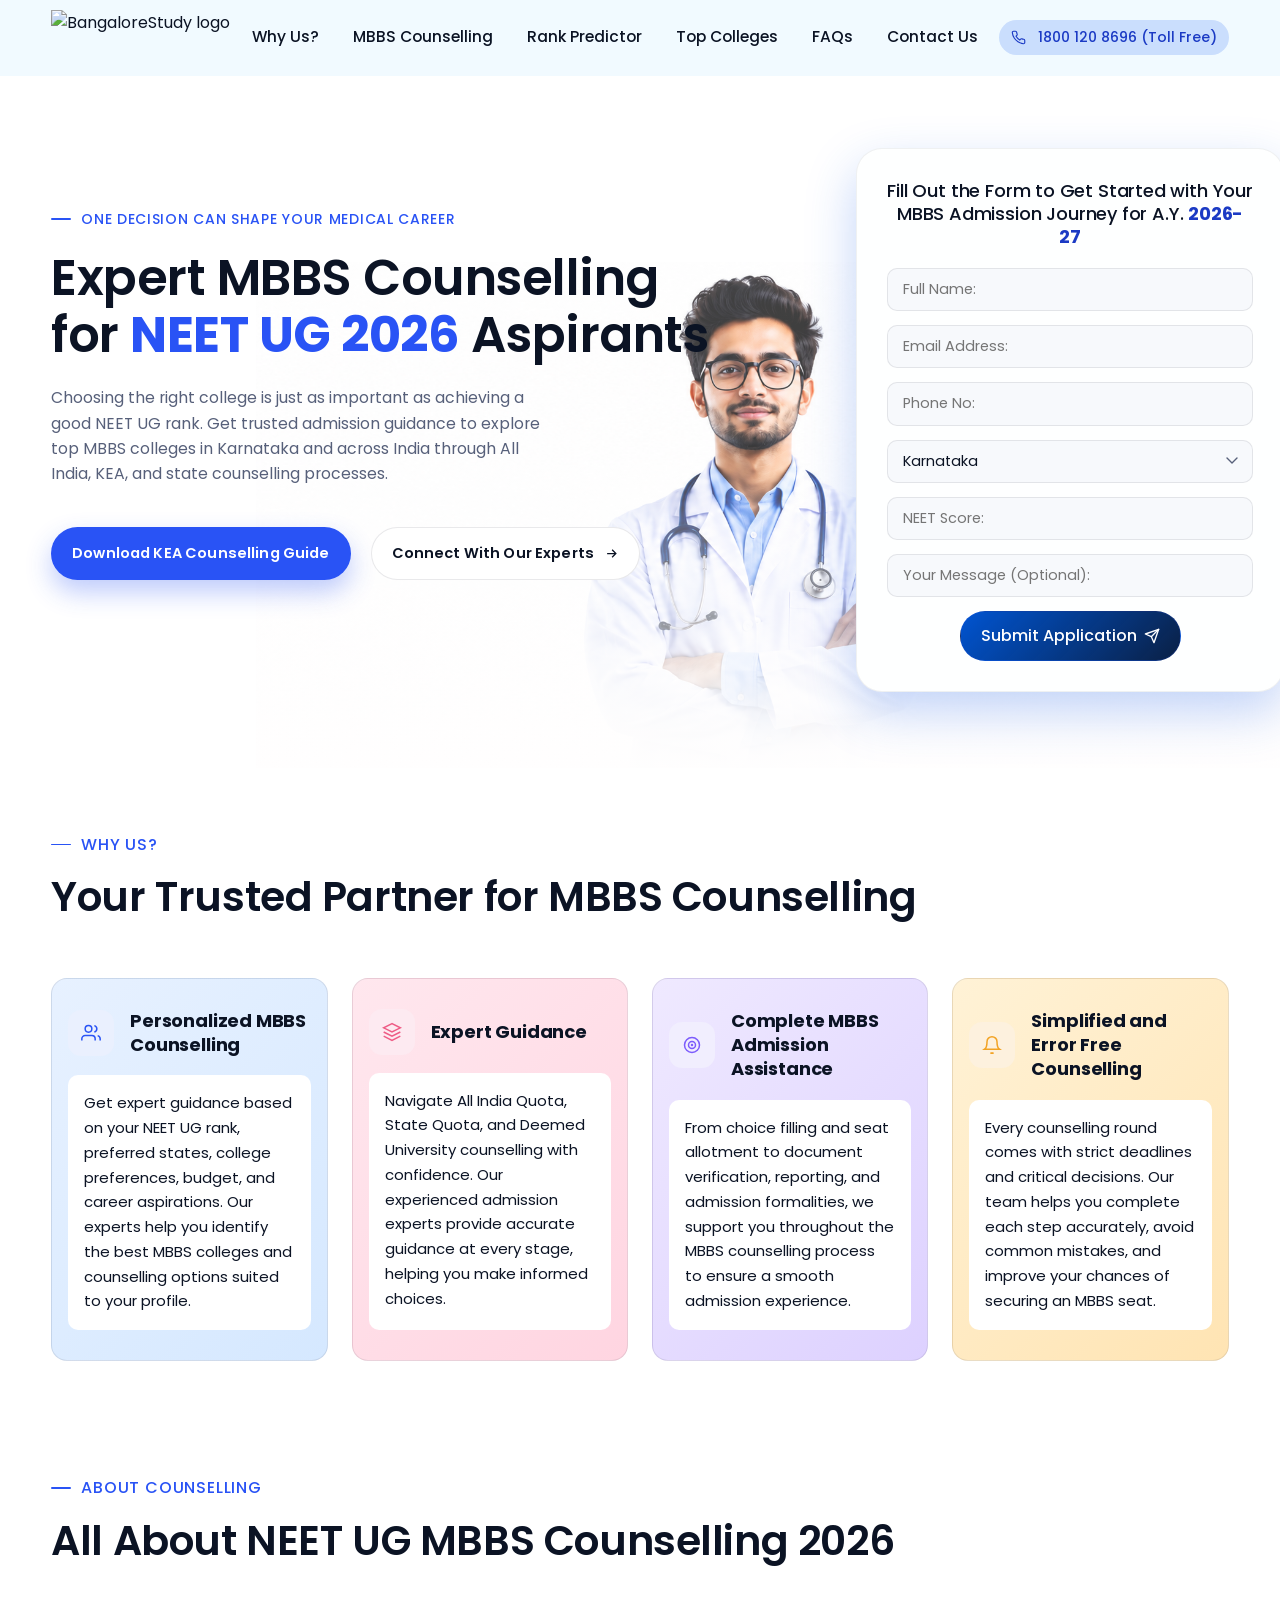
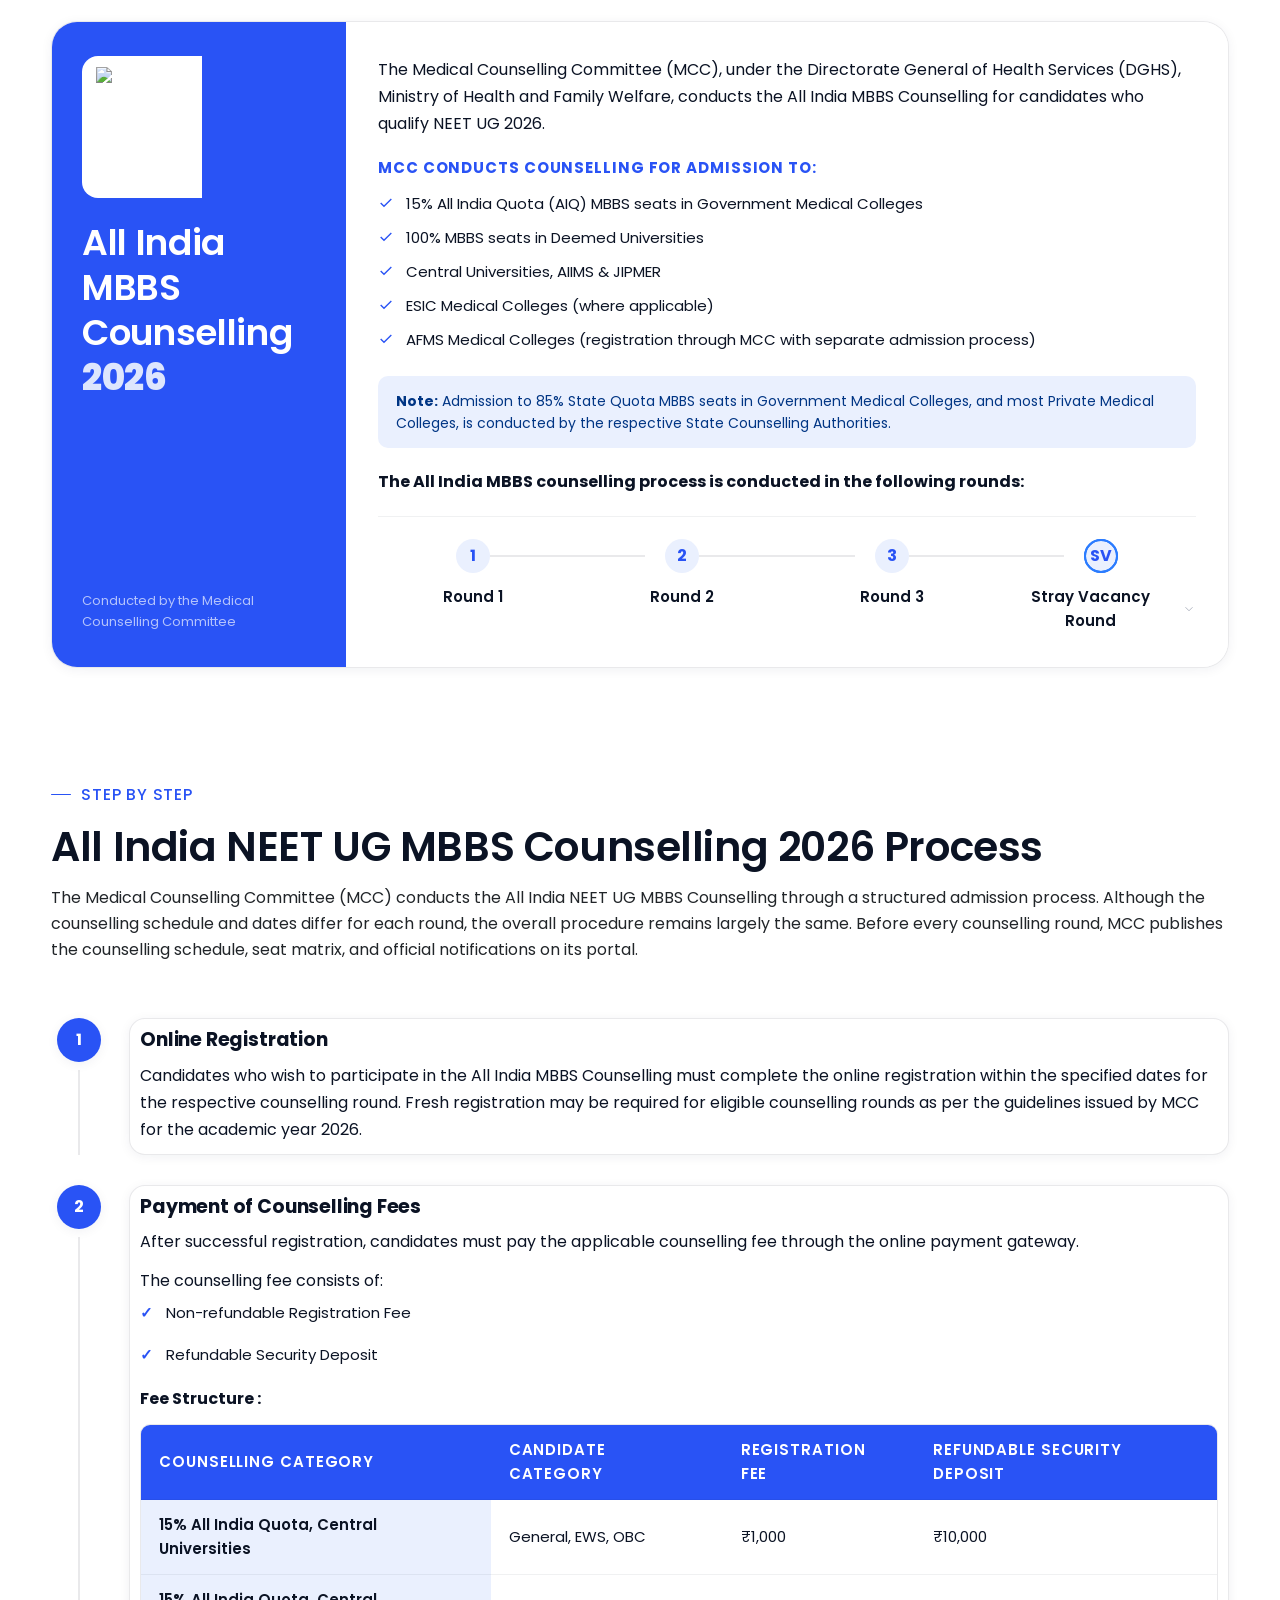
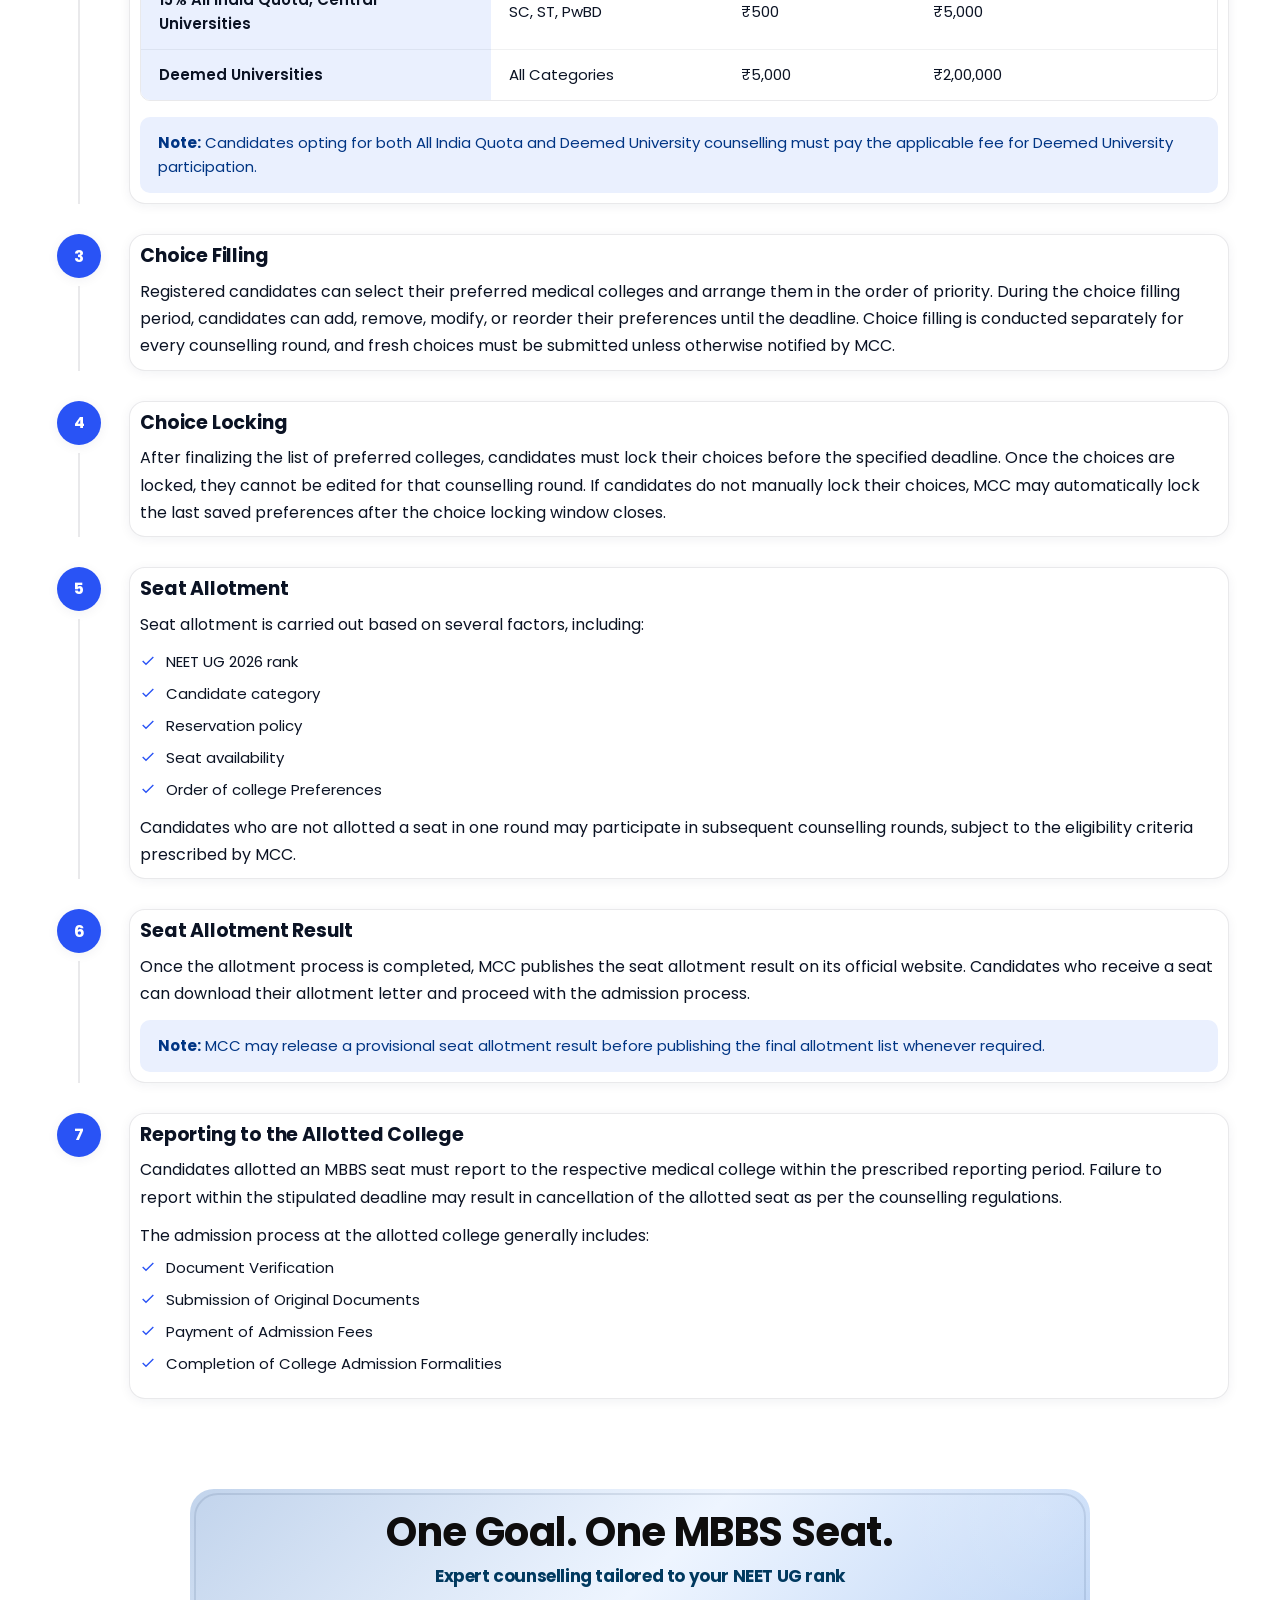
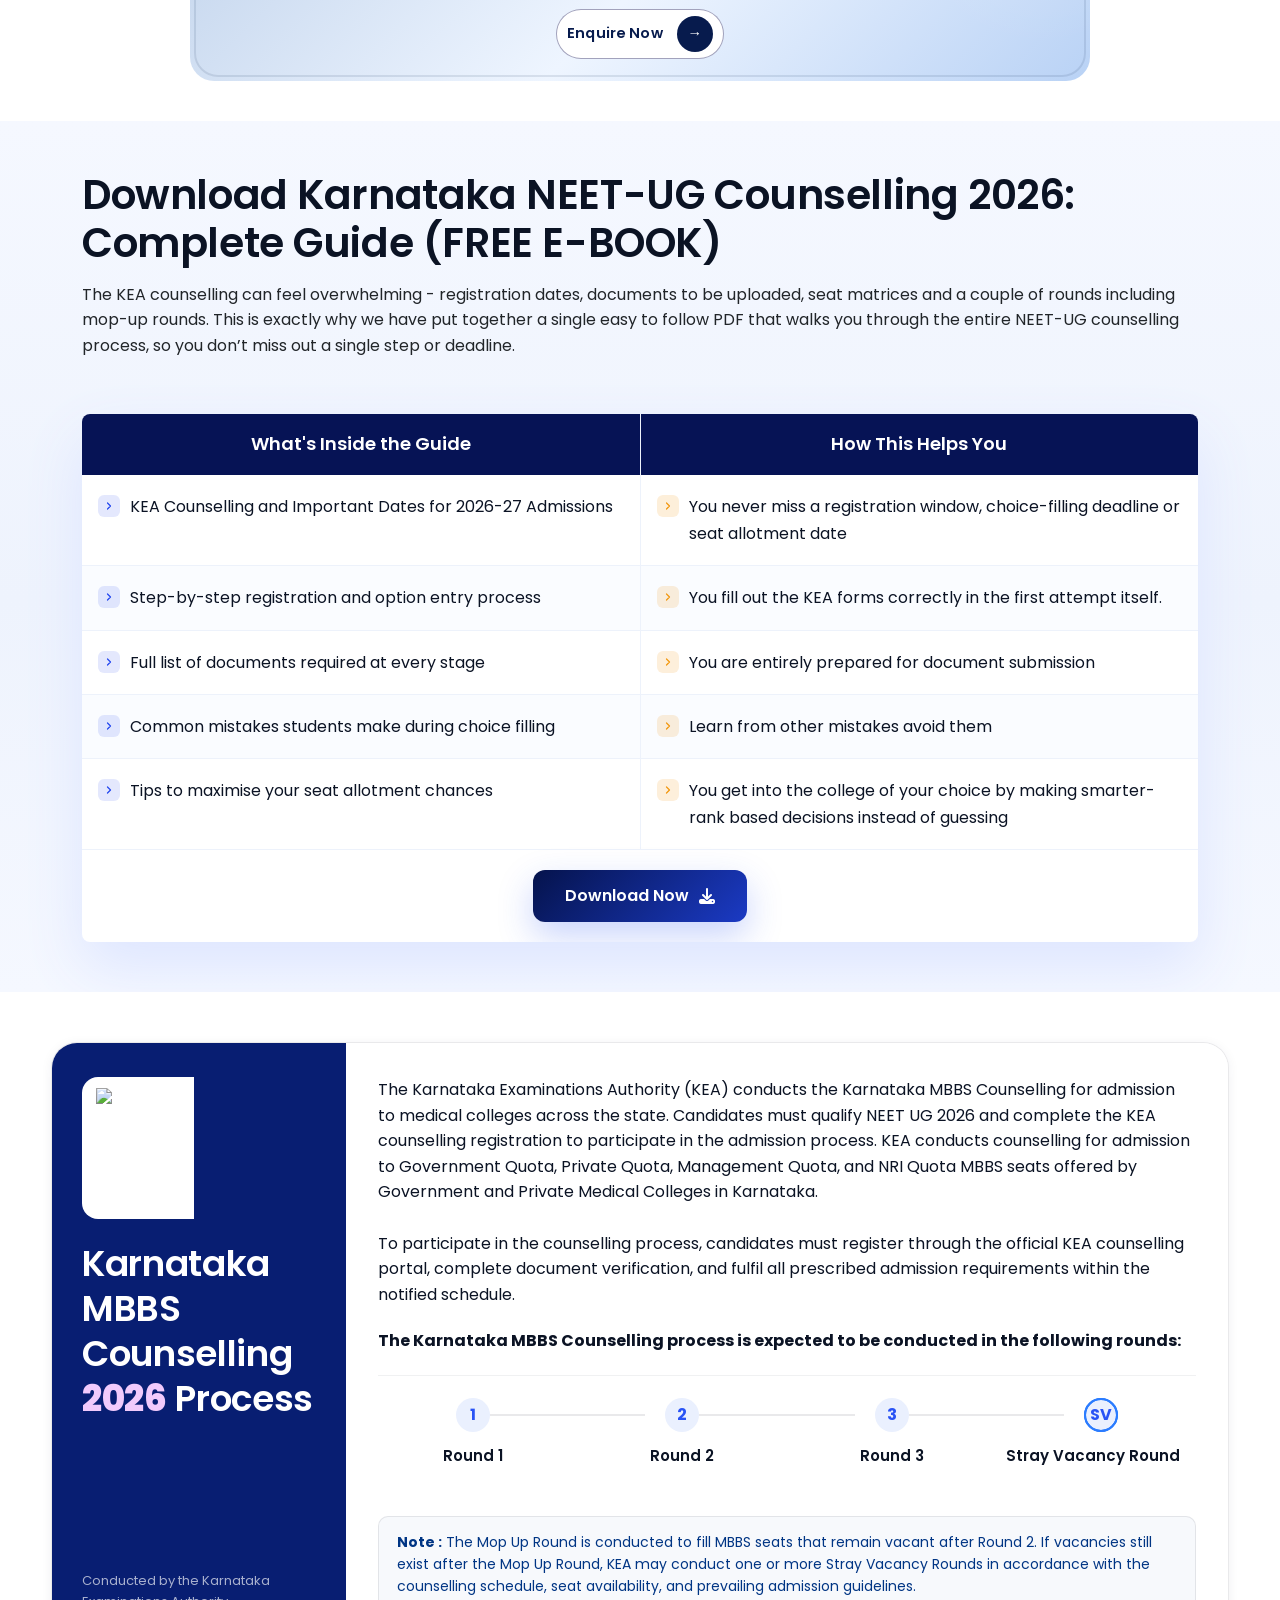
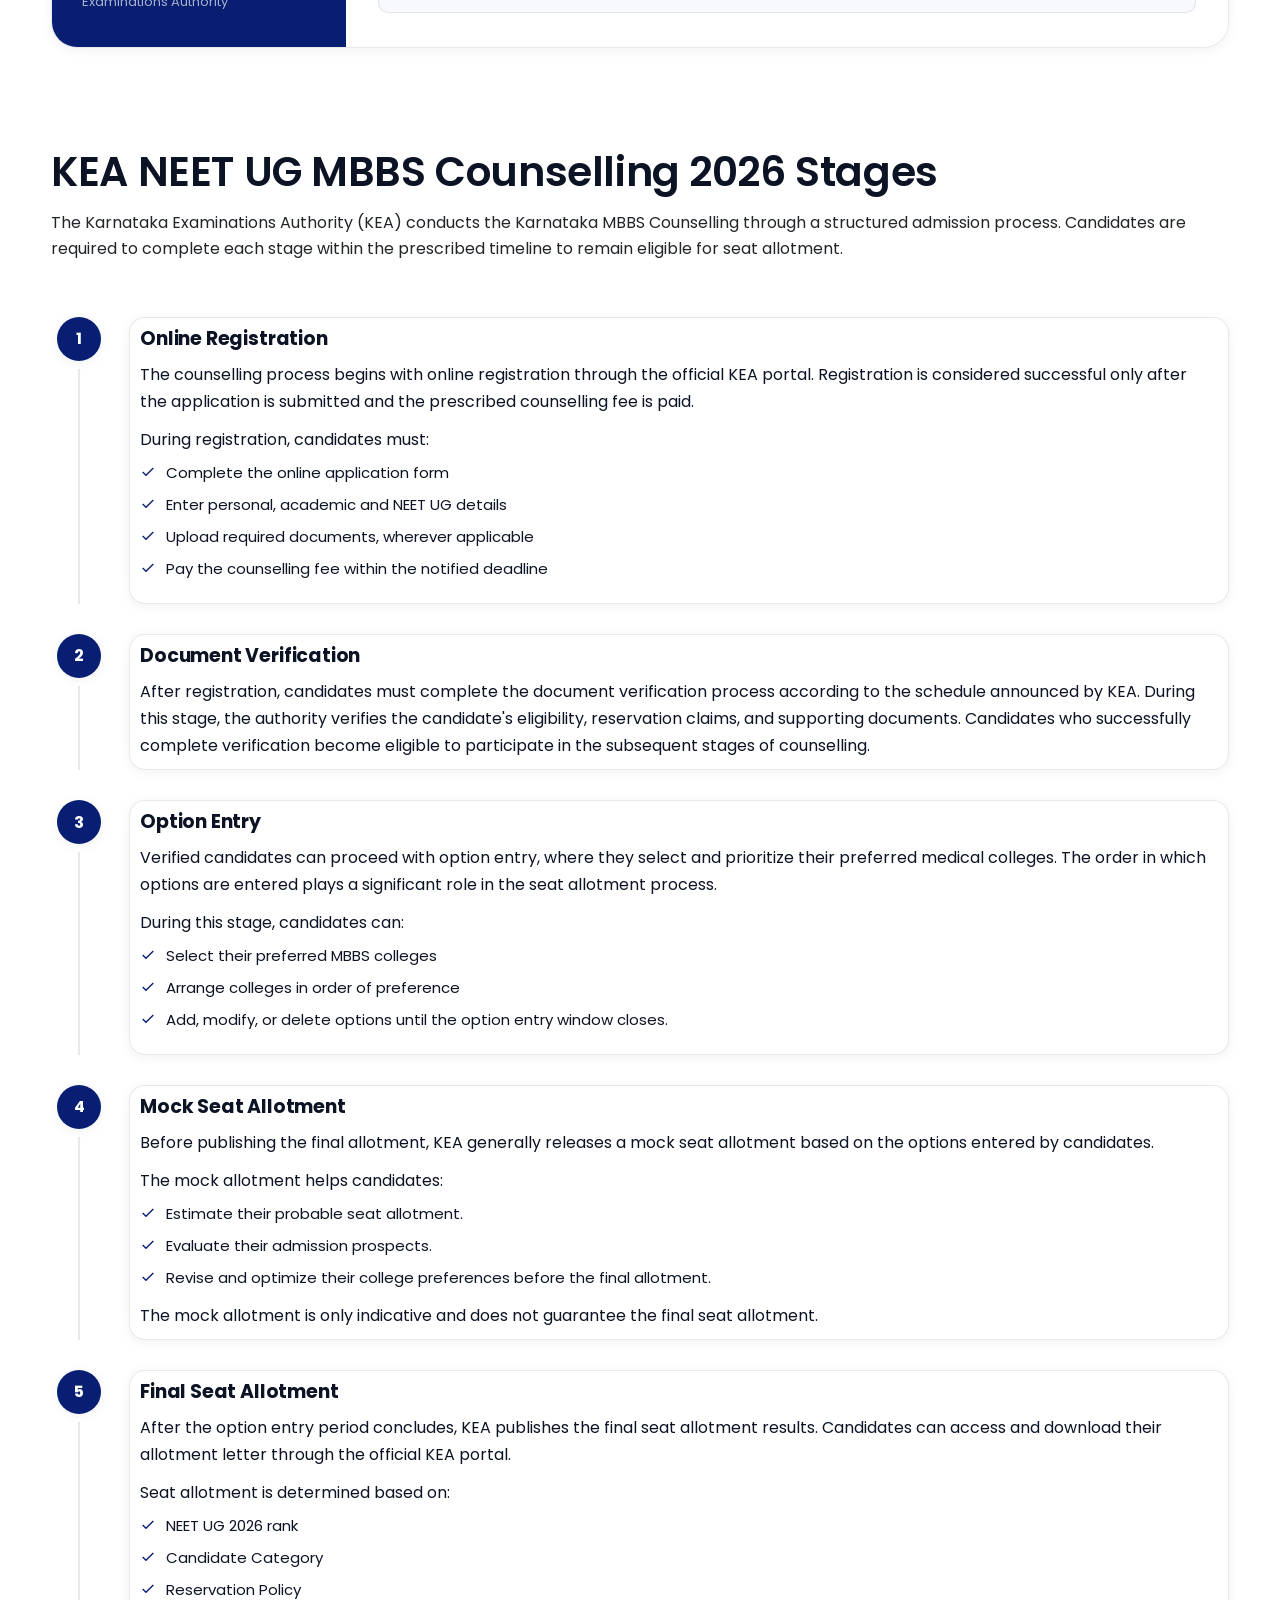
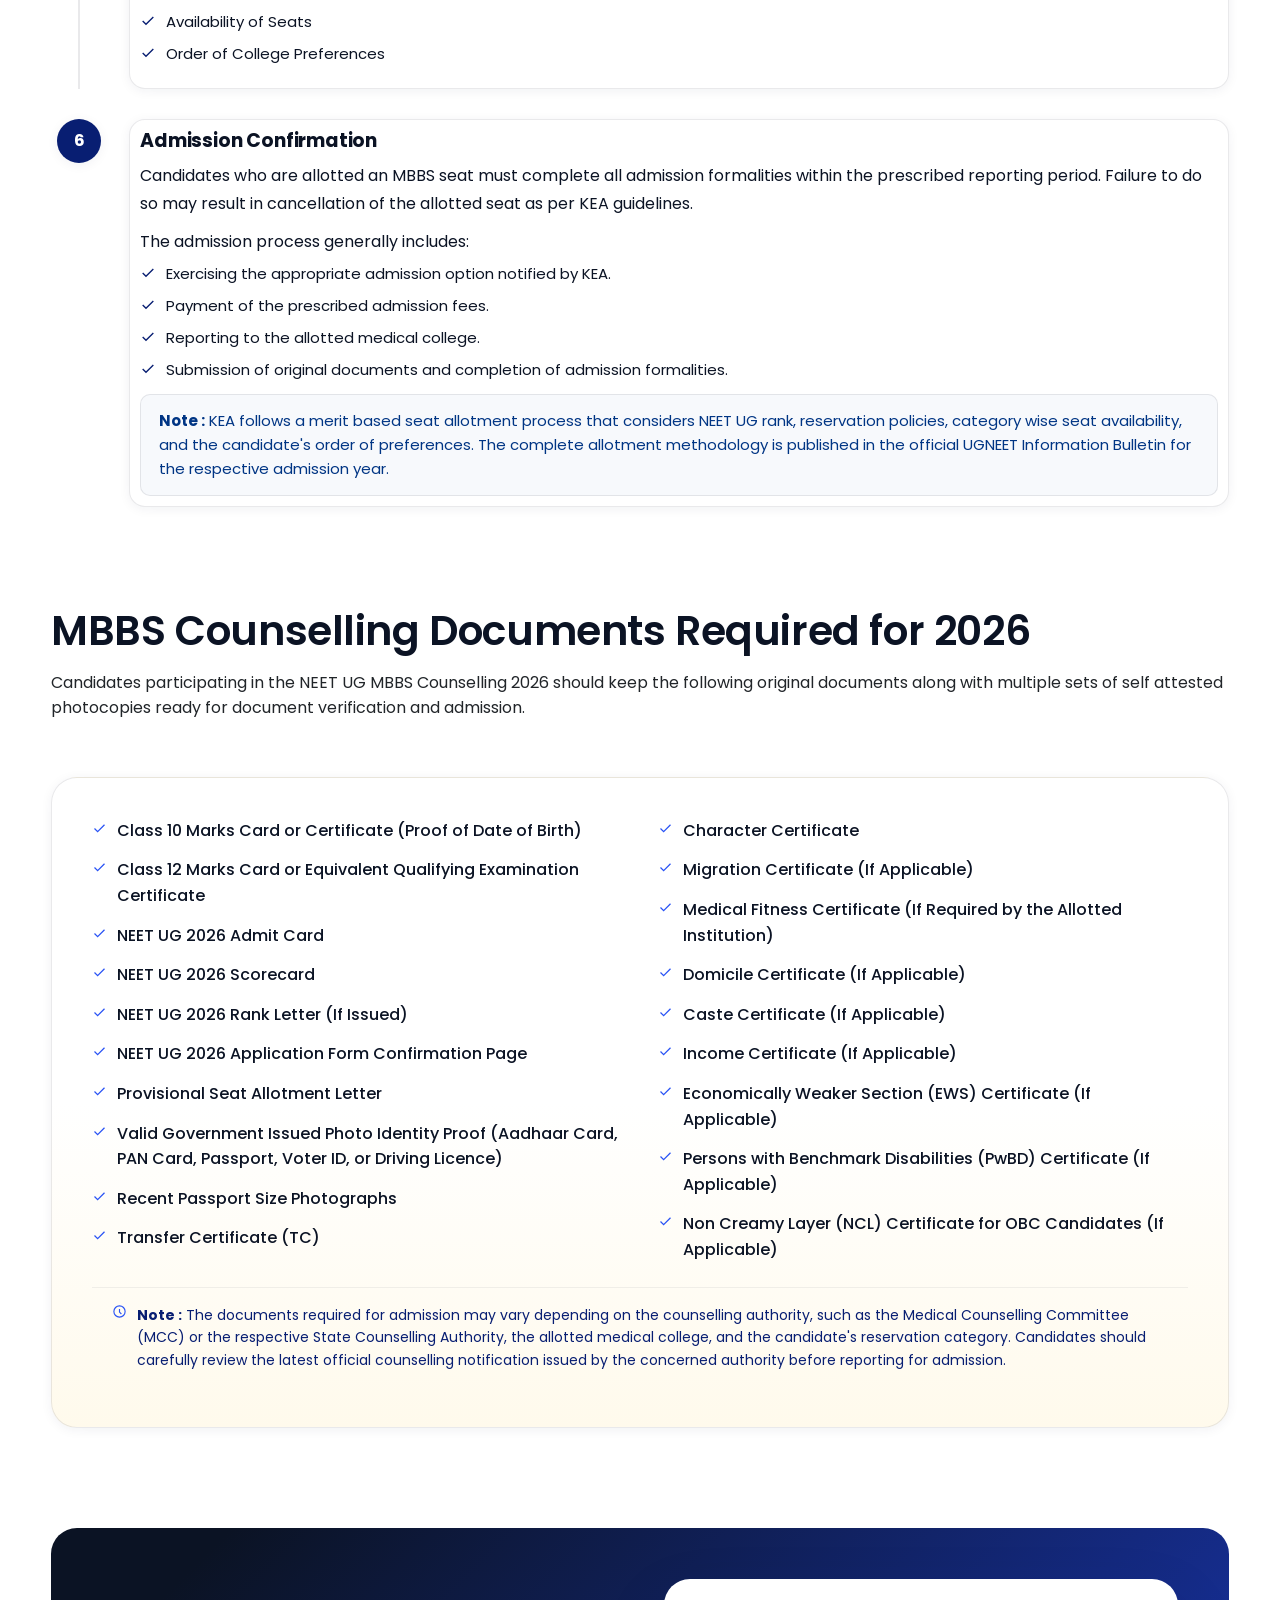
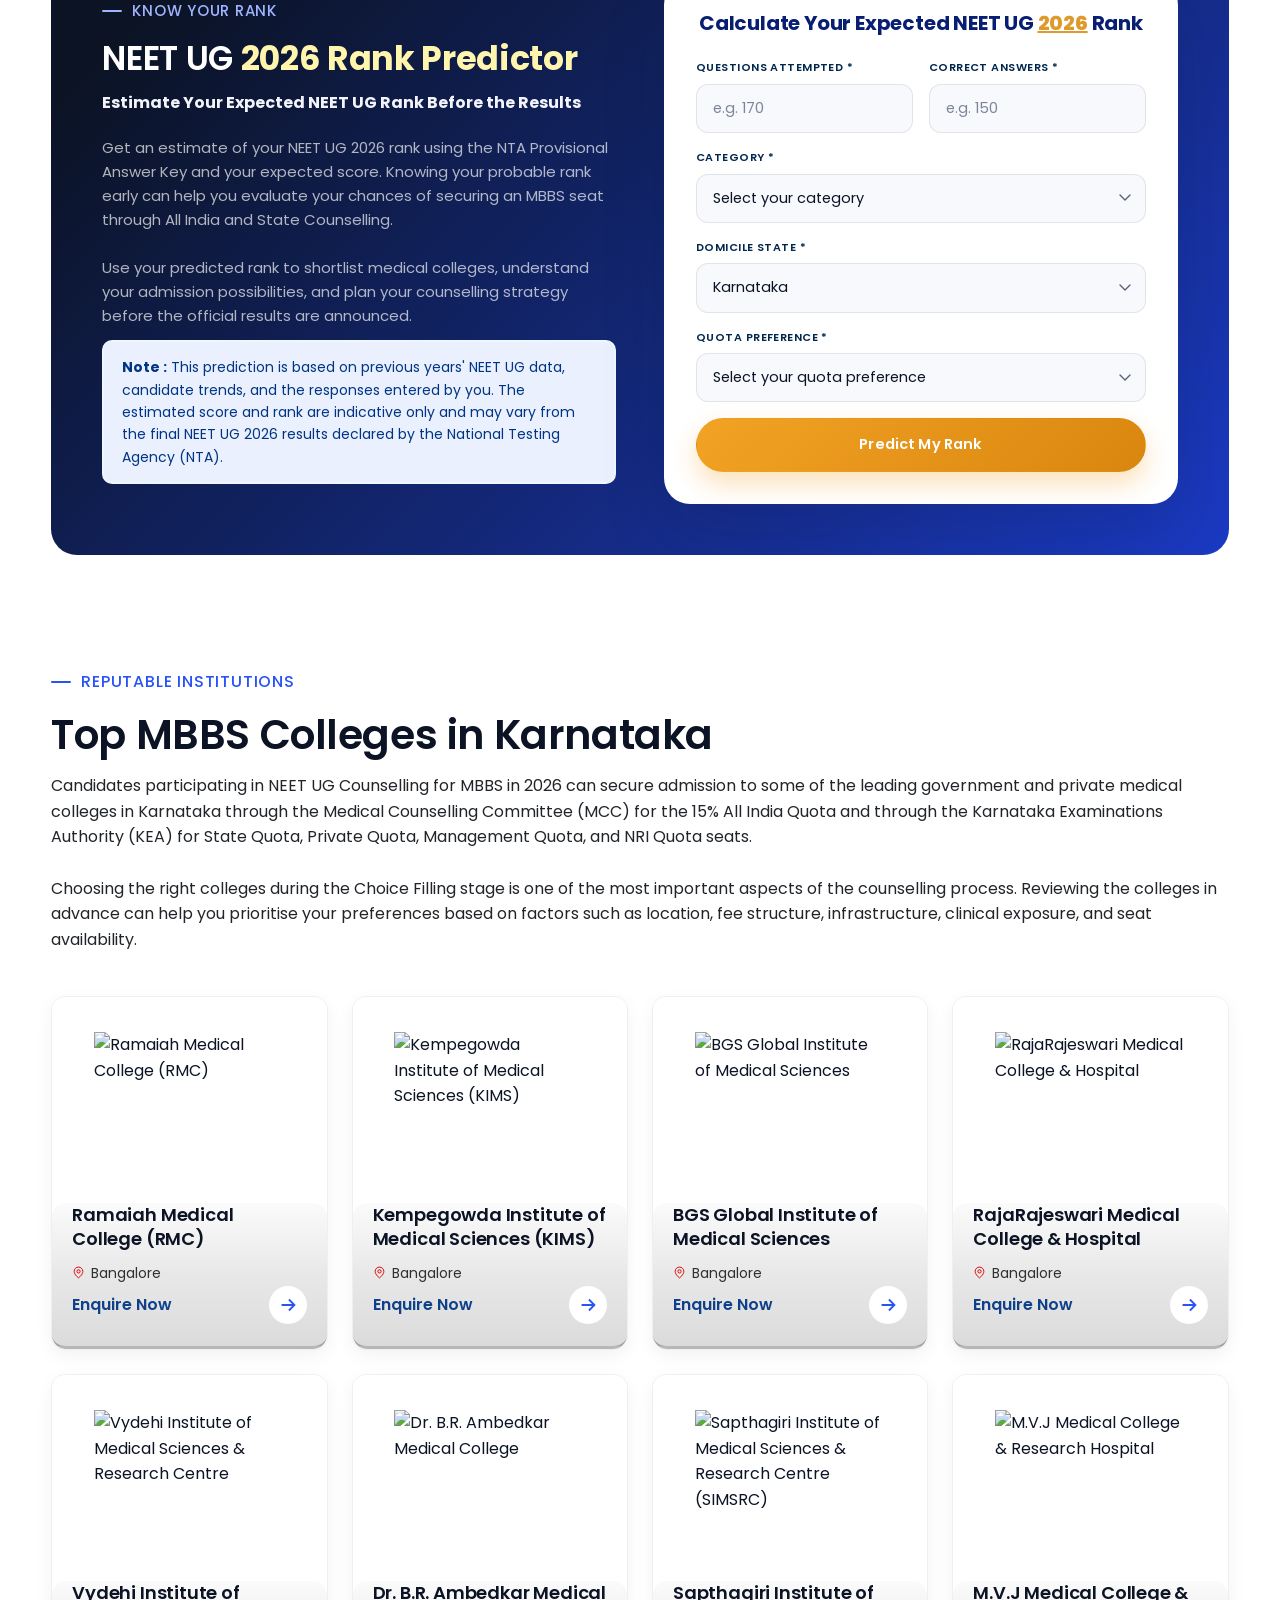
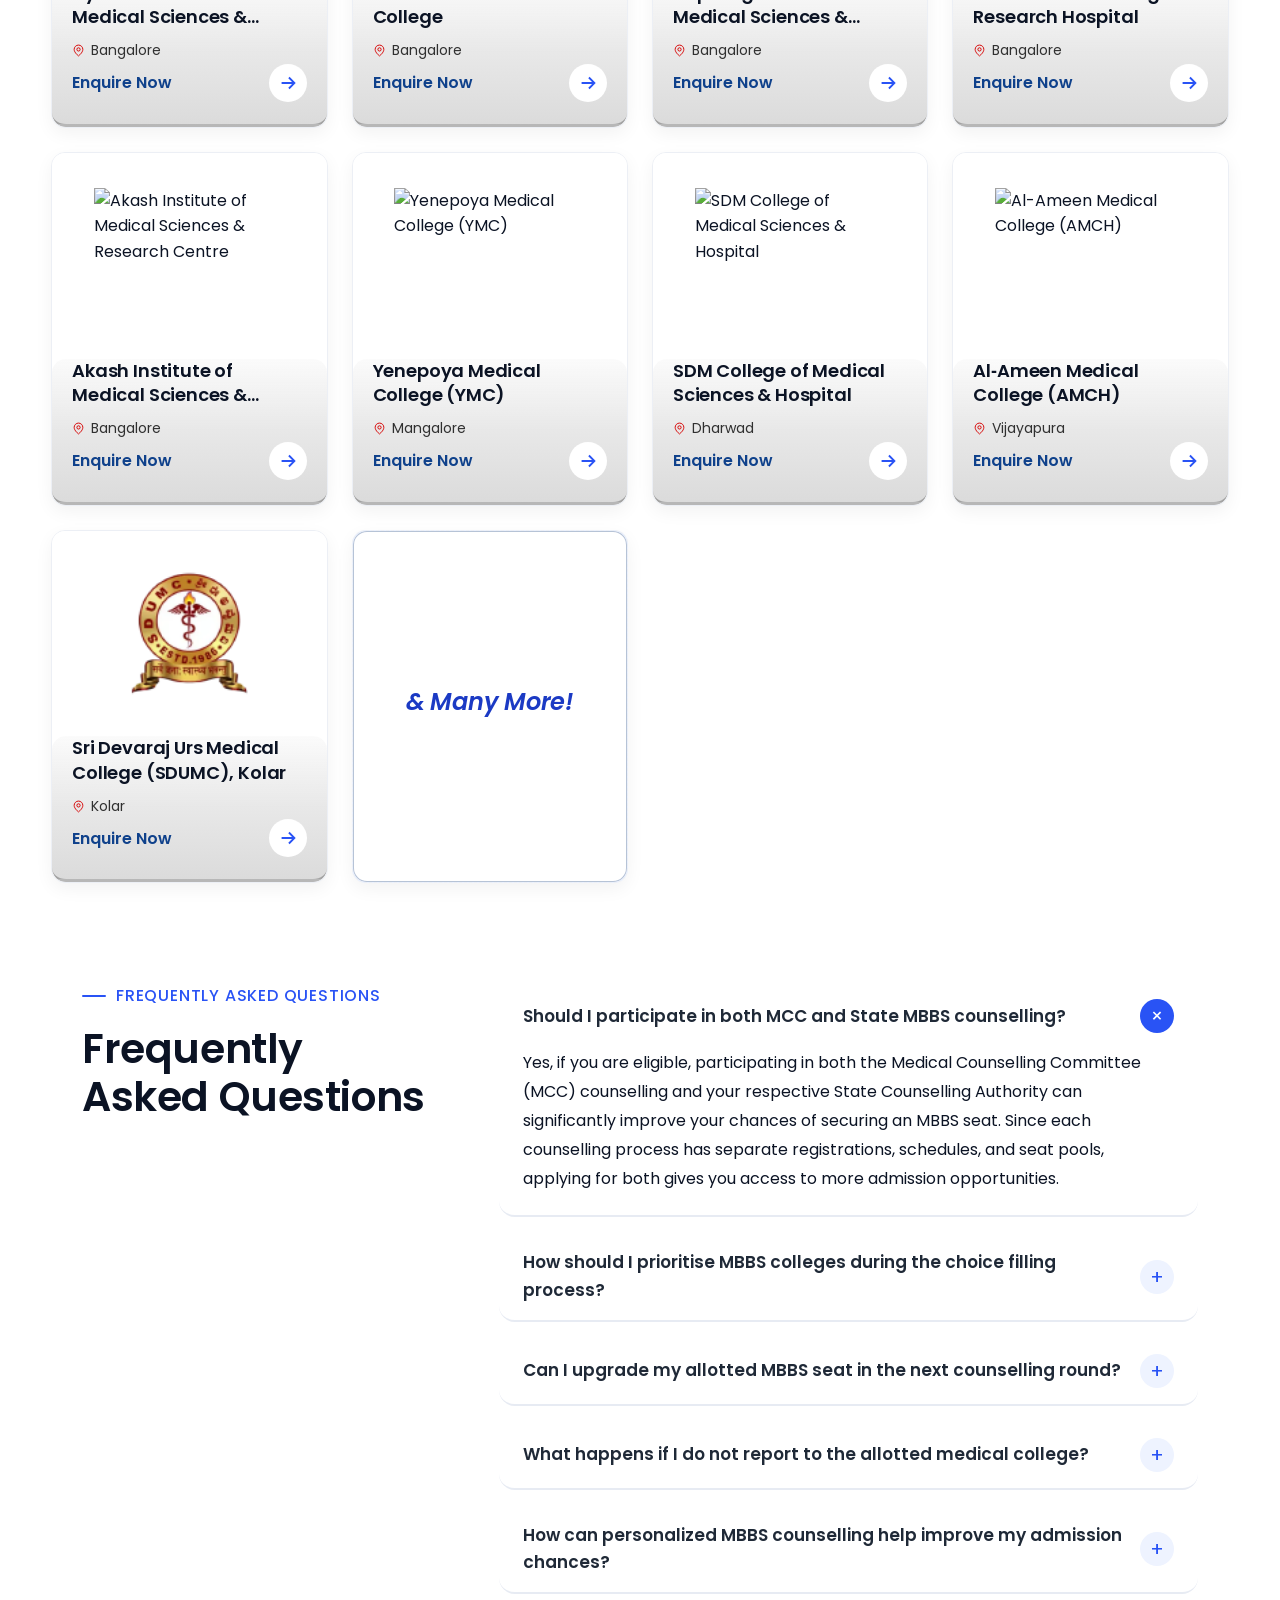
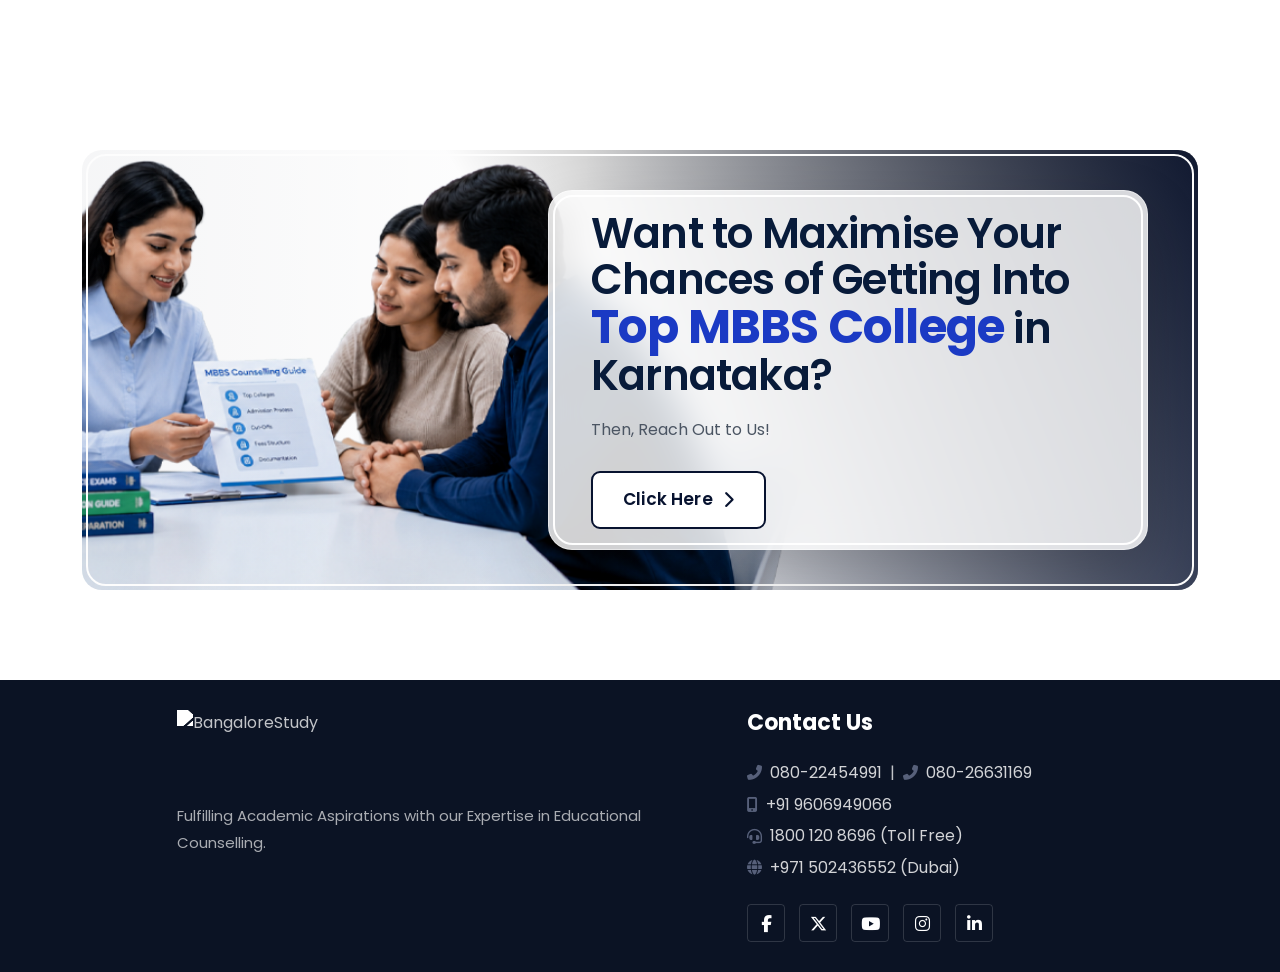
==== commit f263a726: "Add files via upload" ====
--- a/index.html
+++ b/index.html
@@ -1864,13 +1864,12 @@
                             <a href="tel:08022454991">080-22454991</a> | <i class="fas fa-phone-alt"></i>
                             <a href="tel:08026631169">080-26631169</a>
                         </li>
-
                         <li>
                             <i class="fas fa-mobile-alt"></i>
-                            <a href="tel:+919036020076">+91 9606949066</a> | <i class="fas fa-headset"></i>
-                            <a href="tel:18001208696">1800 120 8696 (Toll Free)</a>
+                            <a href="tel:+919036020076">+91 9606949066</a>
                         </li>
-
+                        <li> <i class="fas fa-headset"></i><a href="tel:18001208696">1800 120 8696 (Toll Free)</a>
+                        </li>
                         <li><i class="fas fa-globe"></i><a href="tel:+971502436552">+971 502436552 (Dubai)</a>
                         </li>
                     </ul>
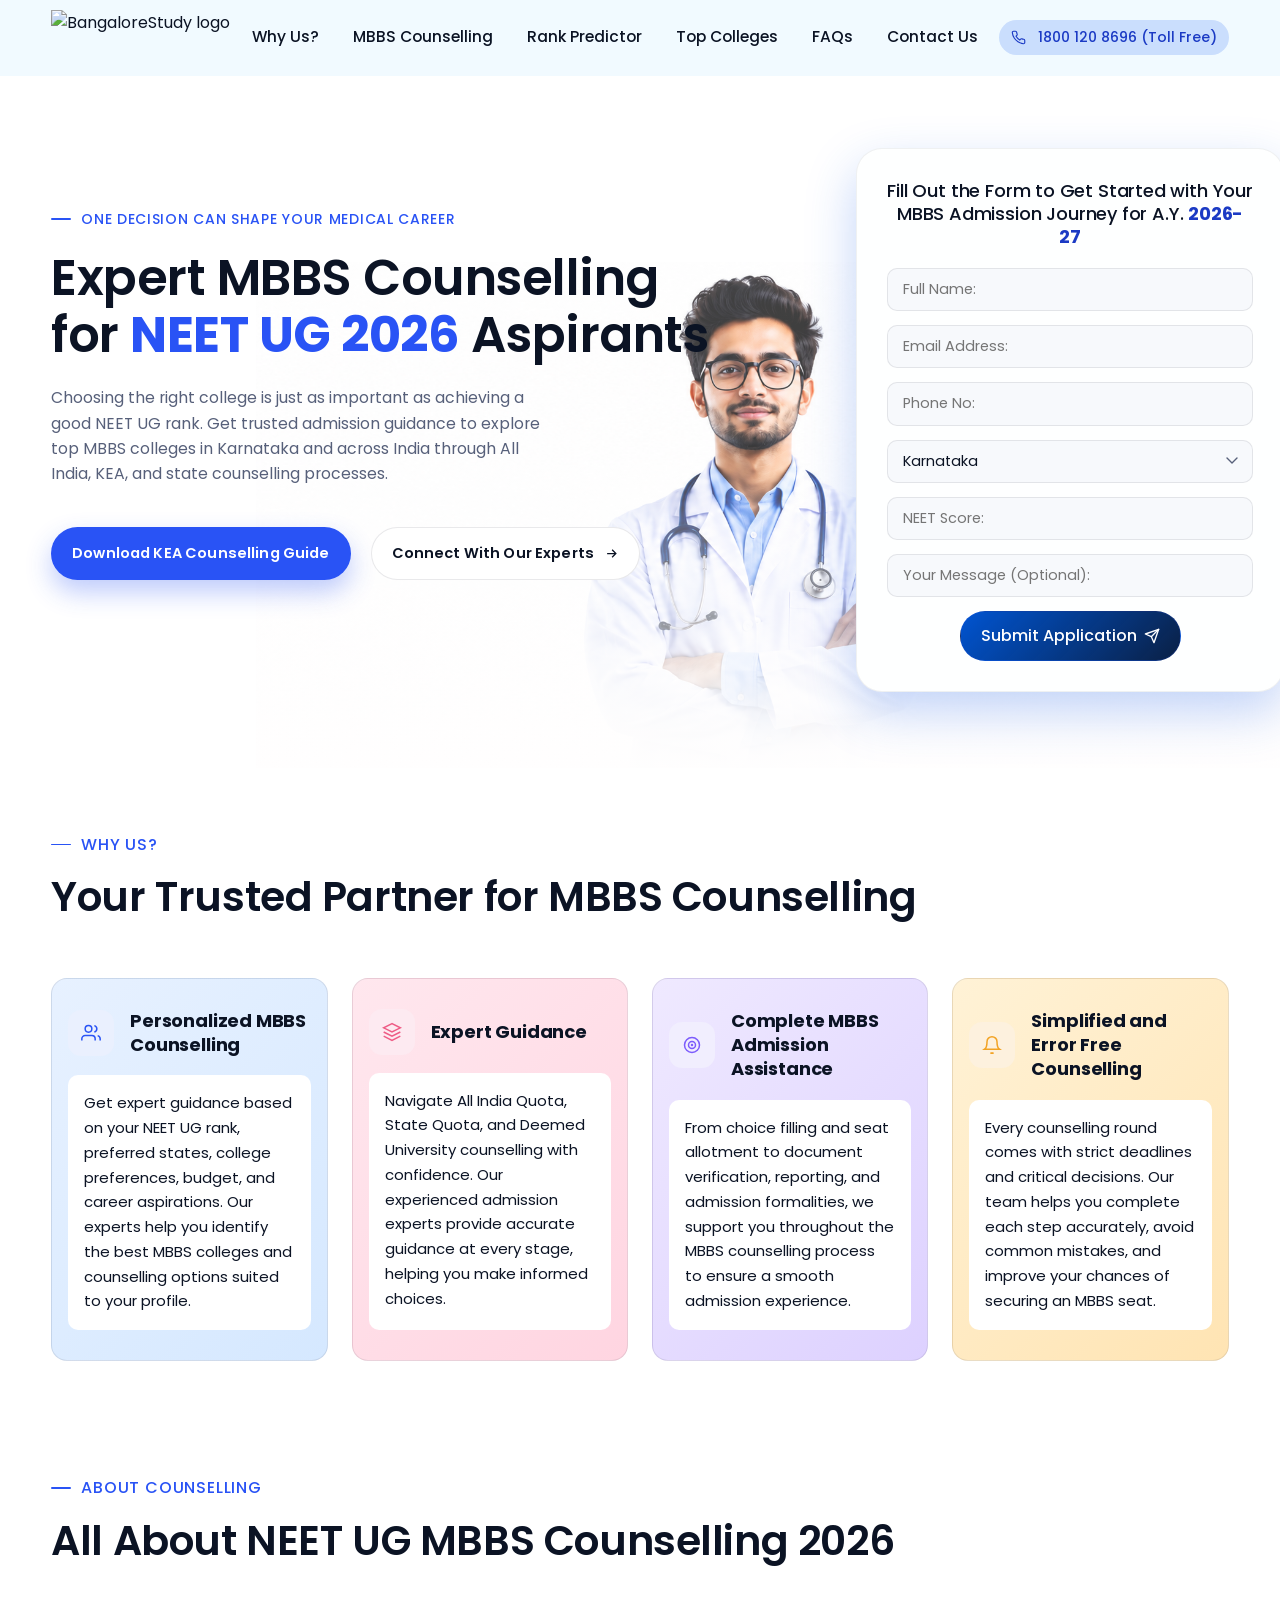
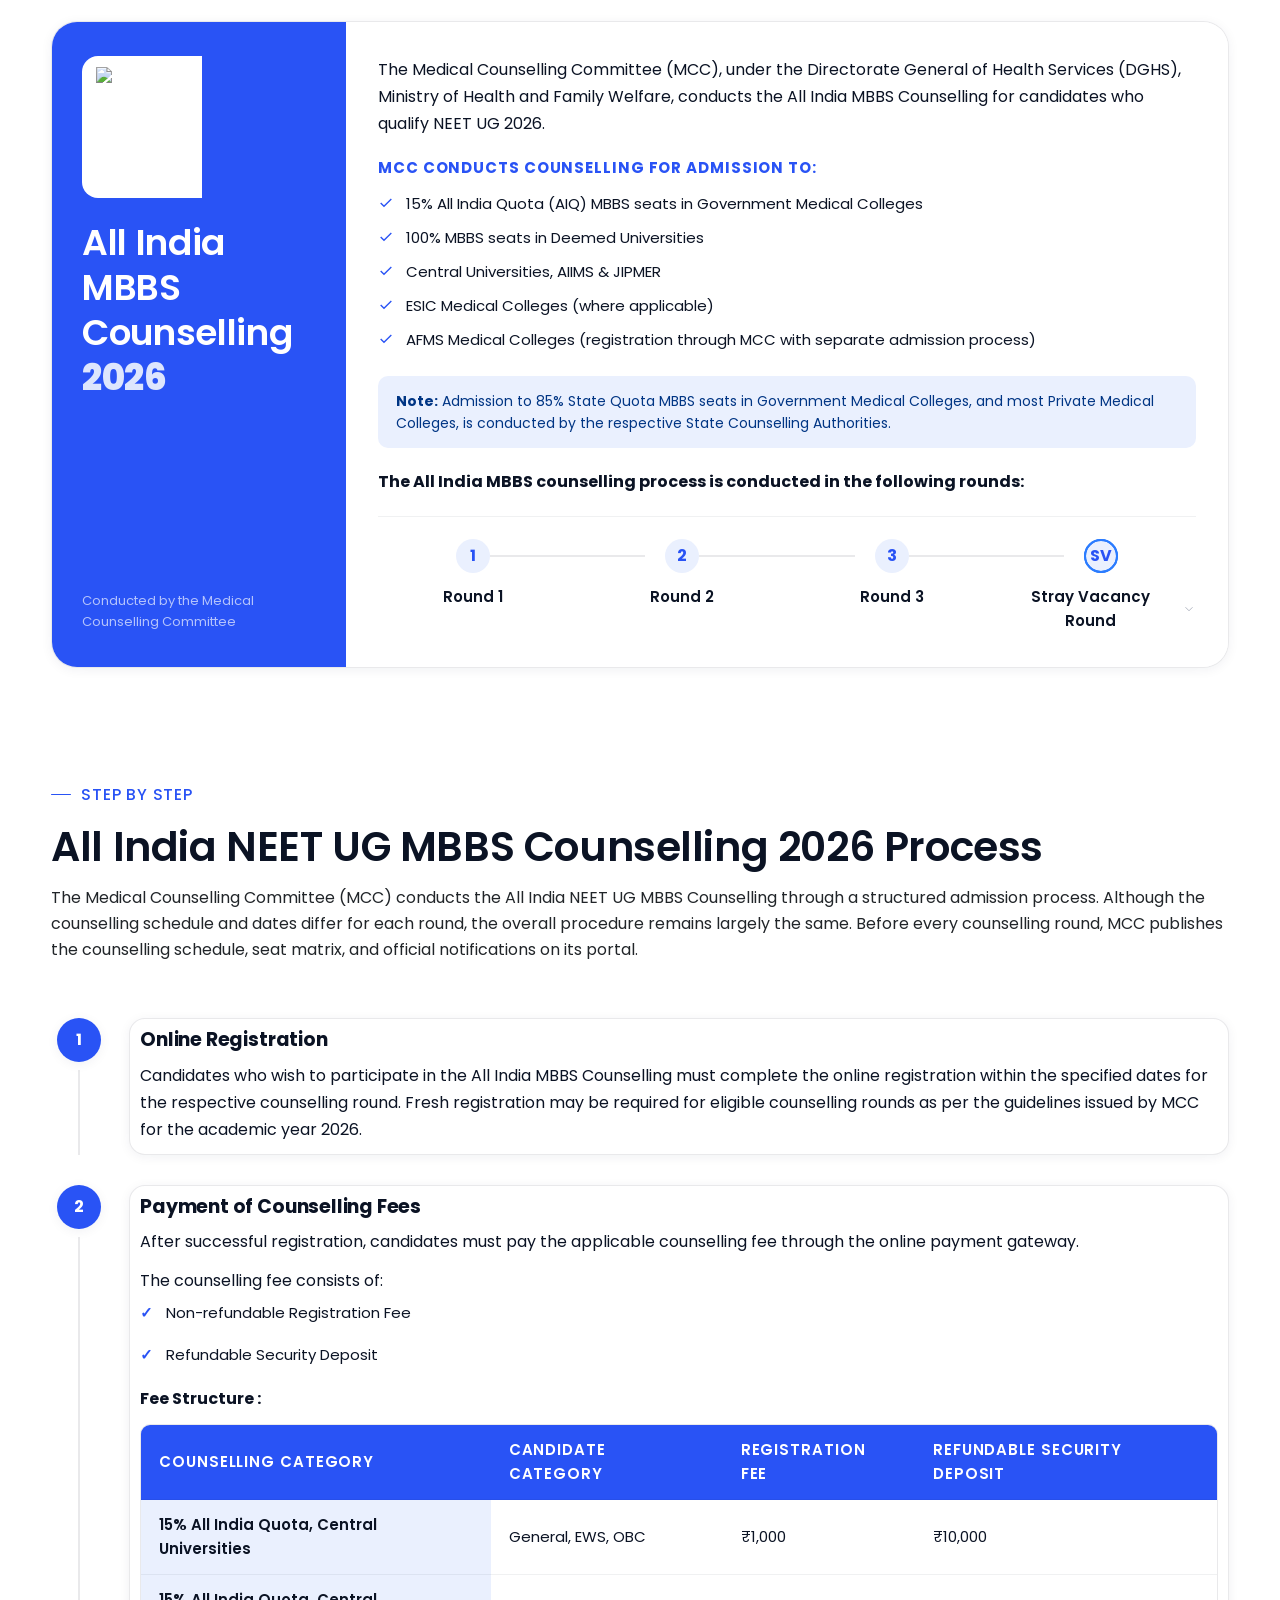
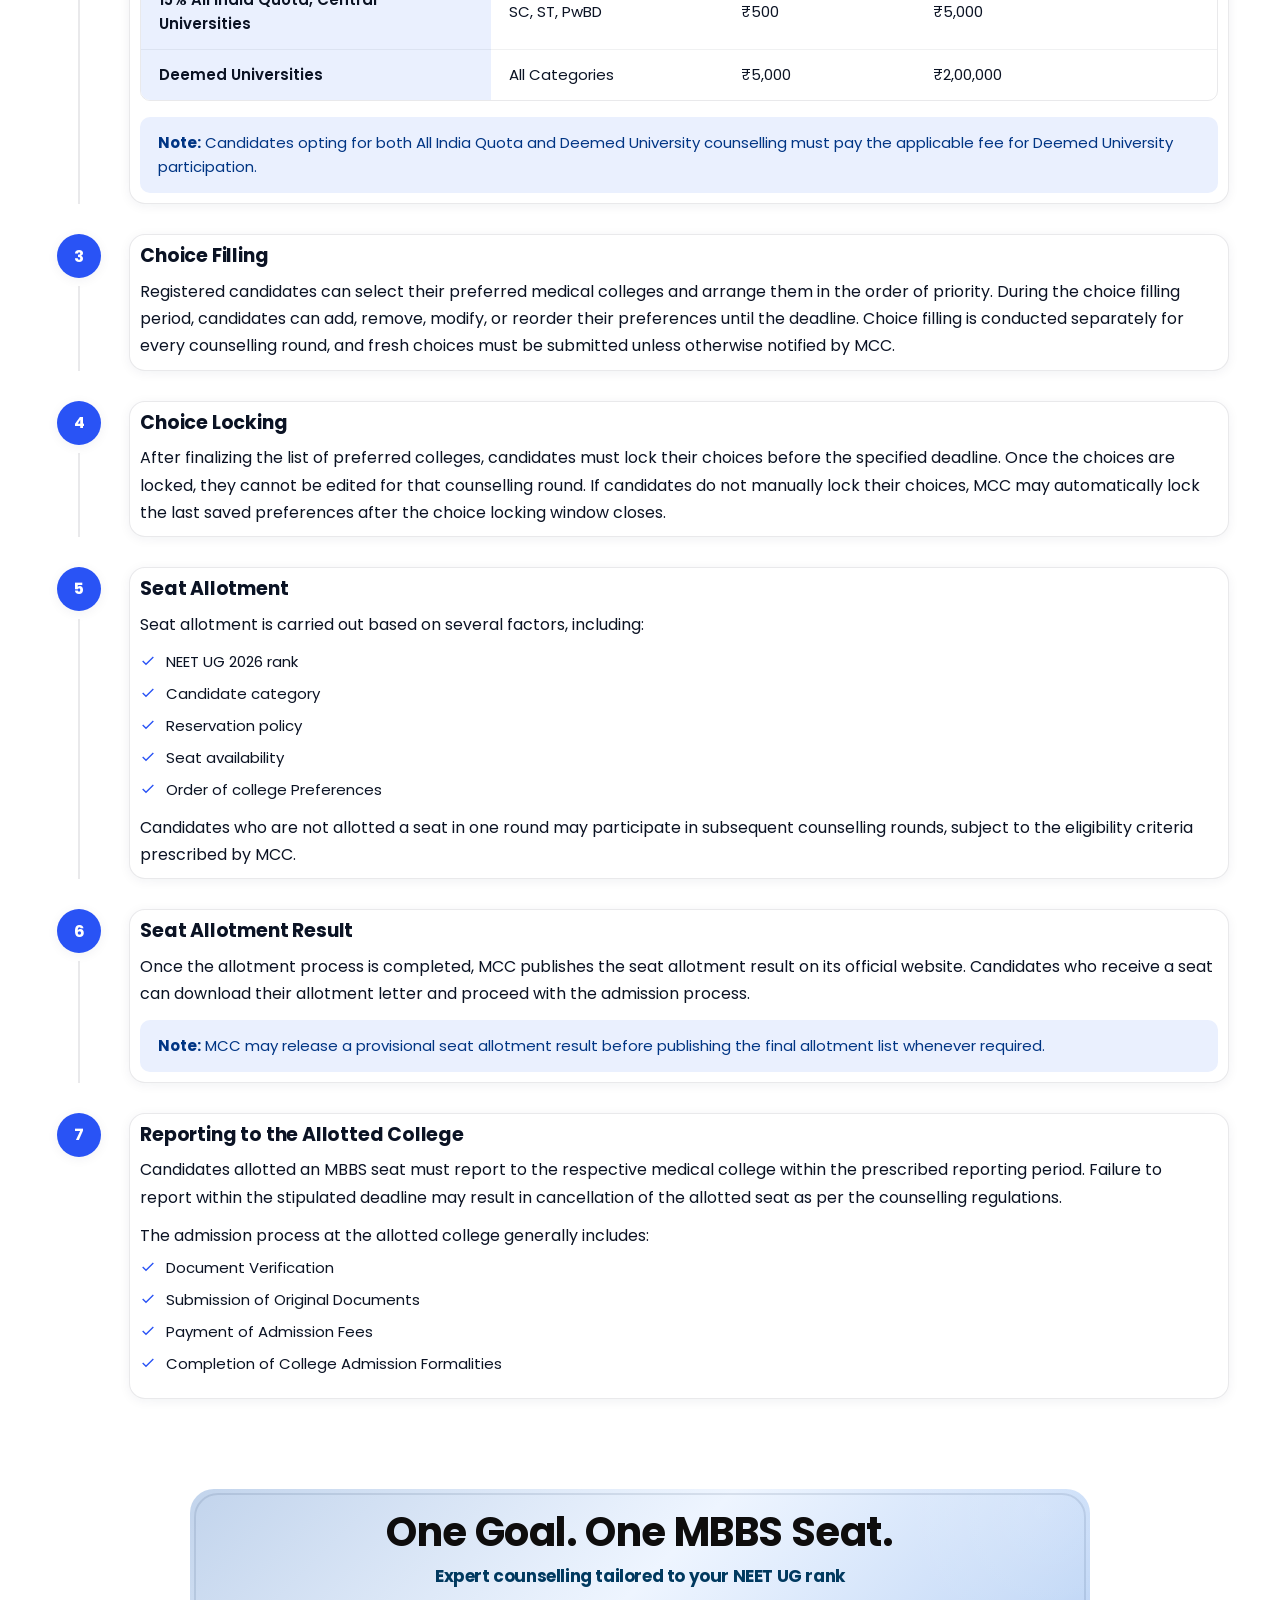
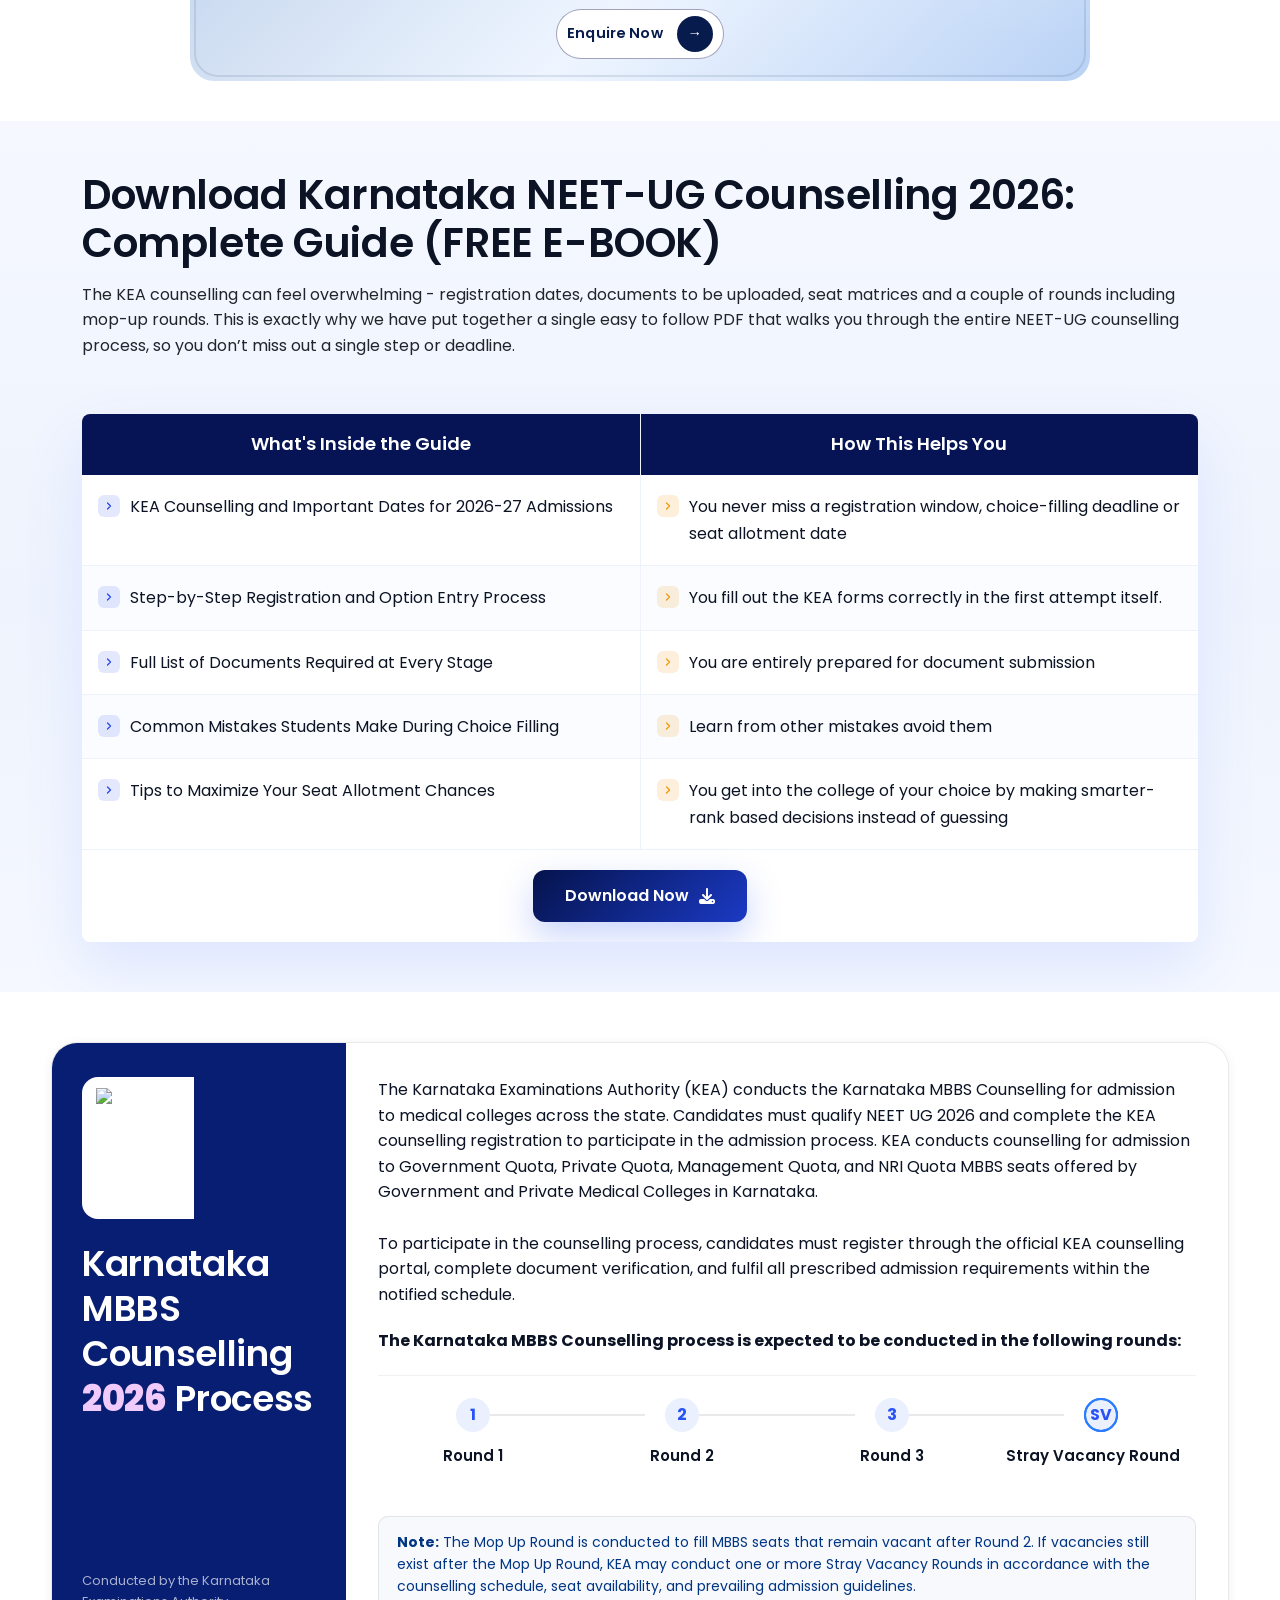
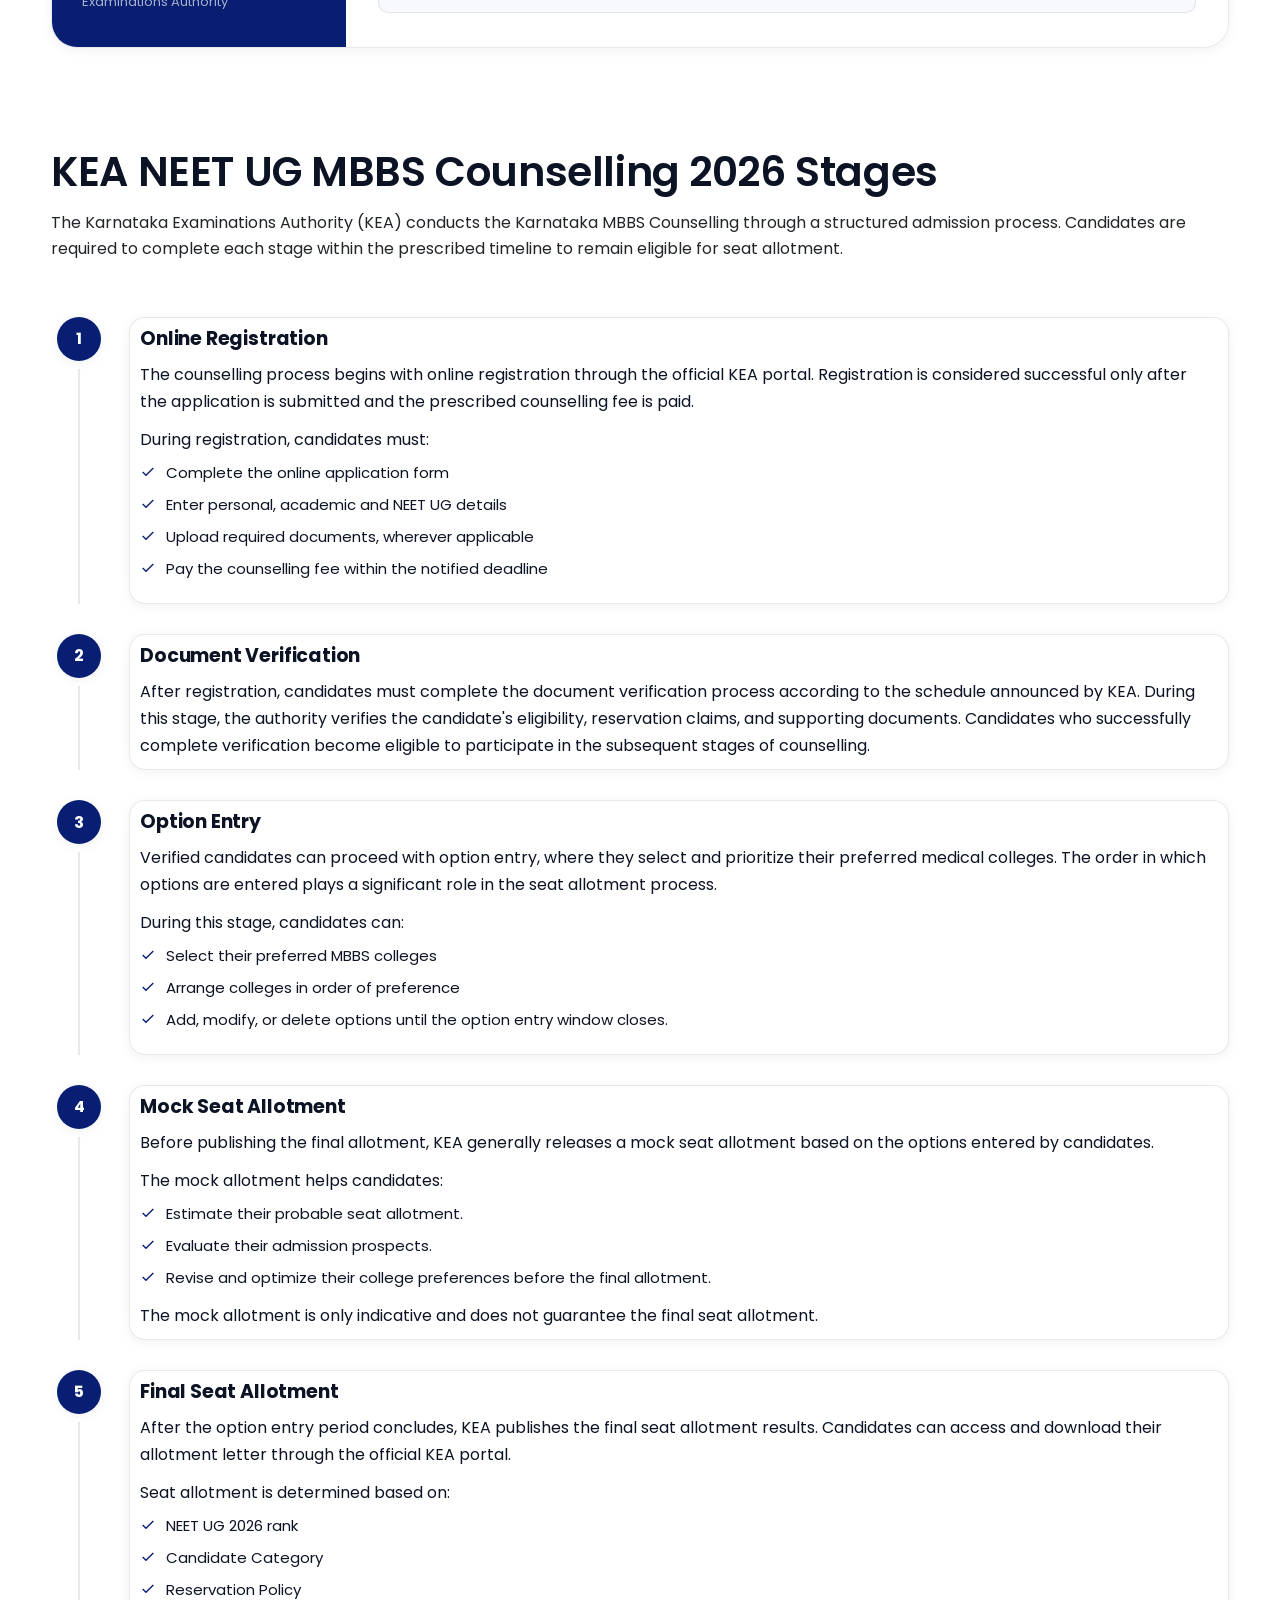
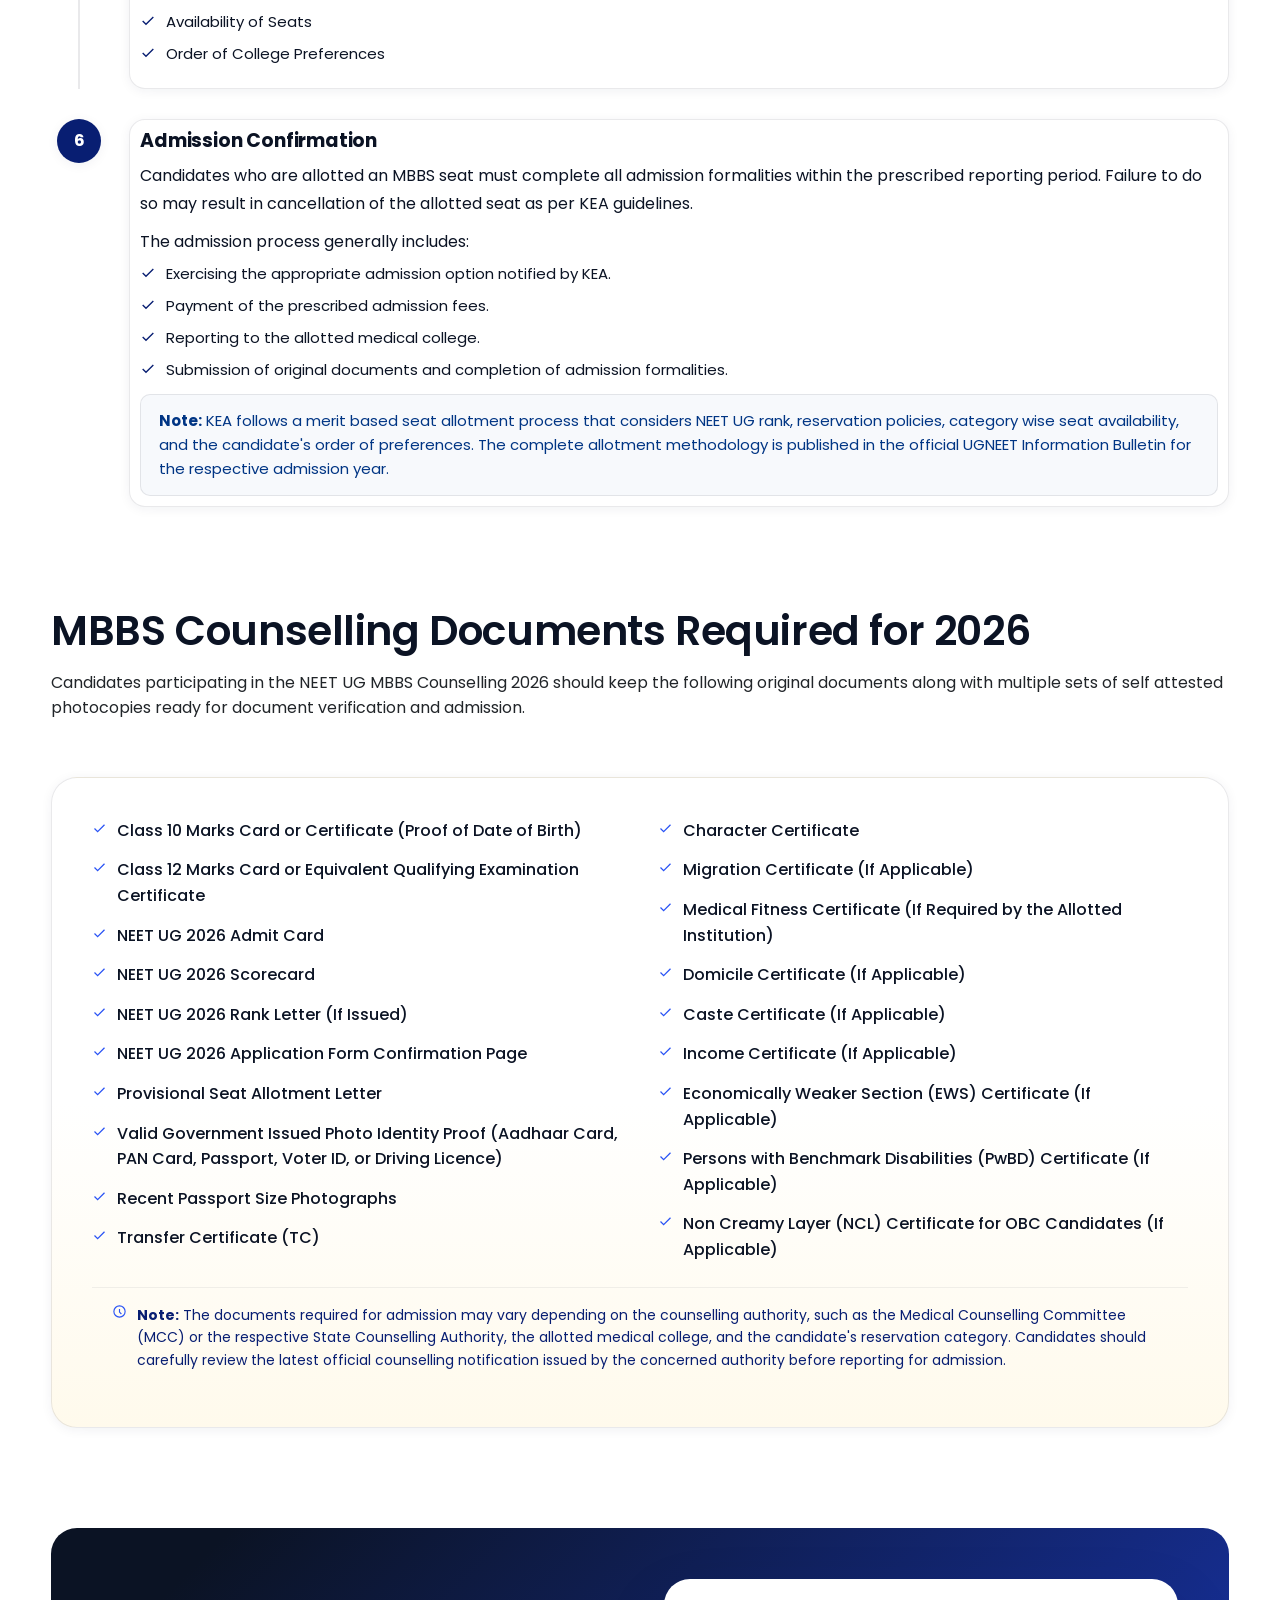
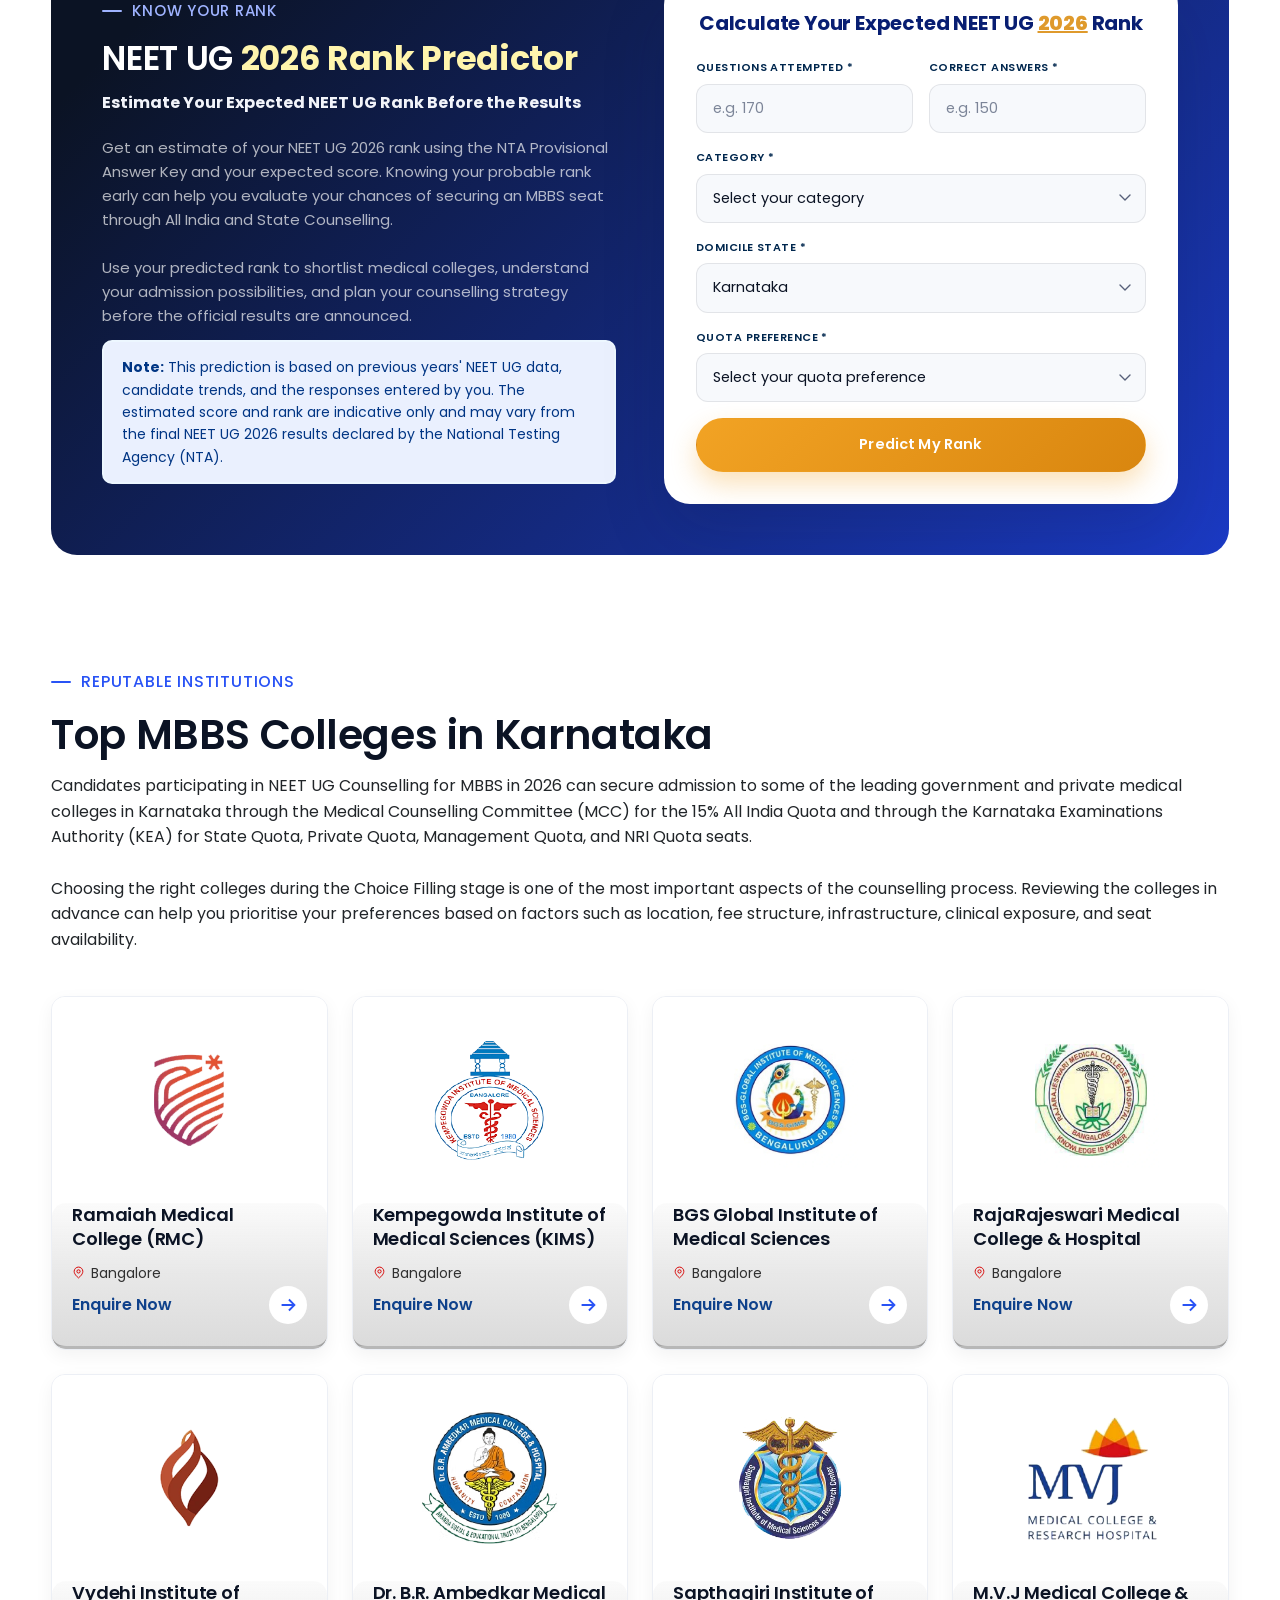
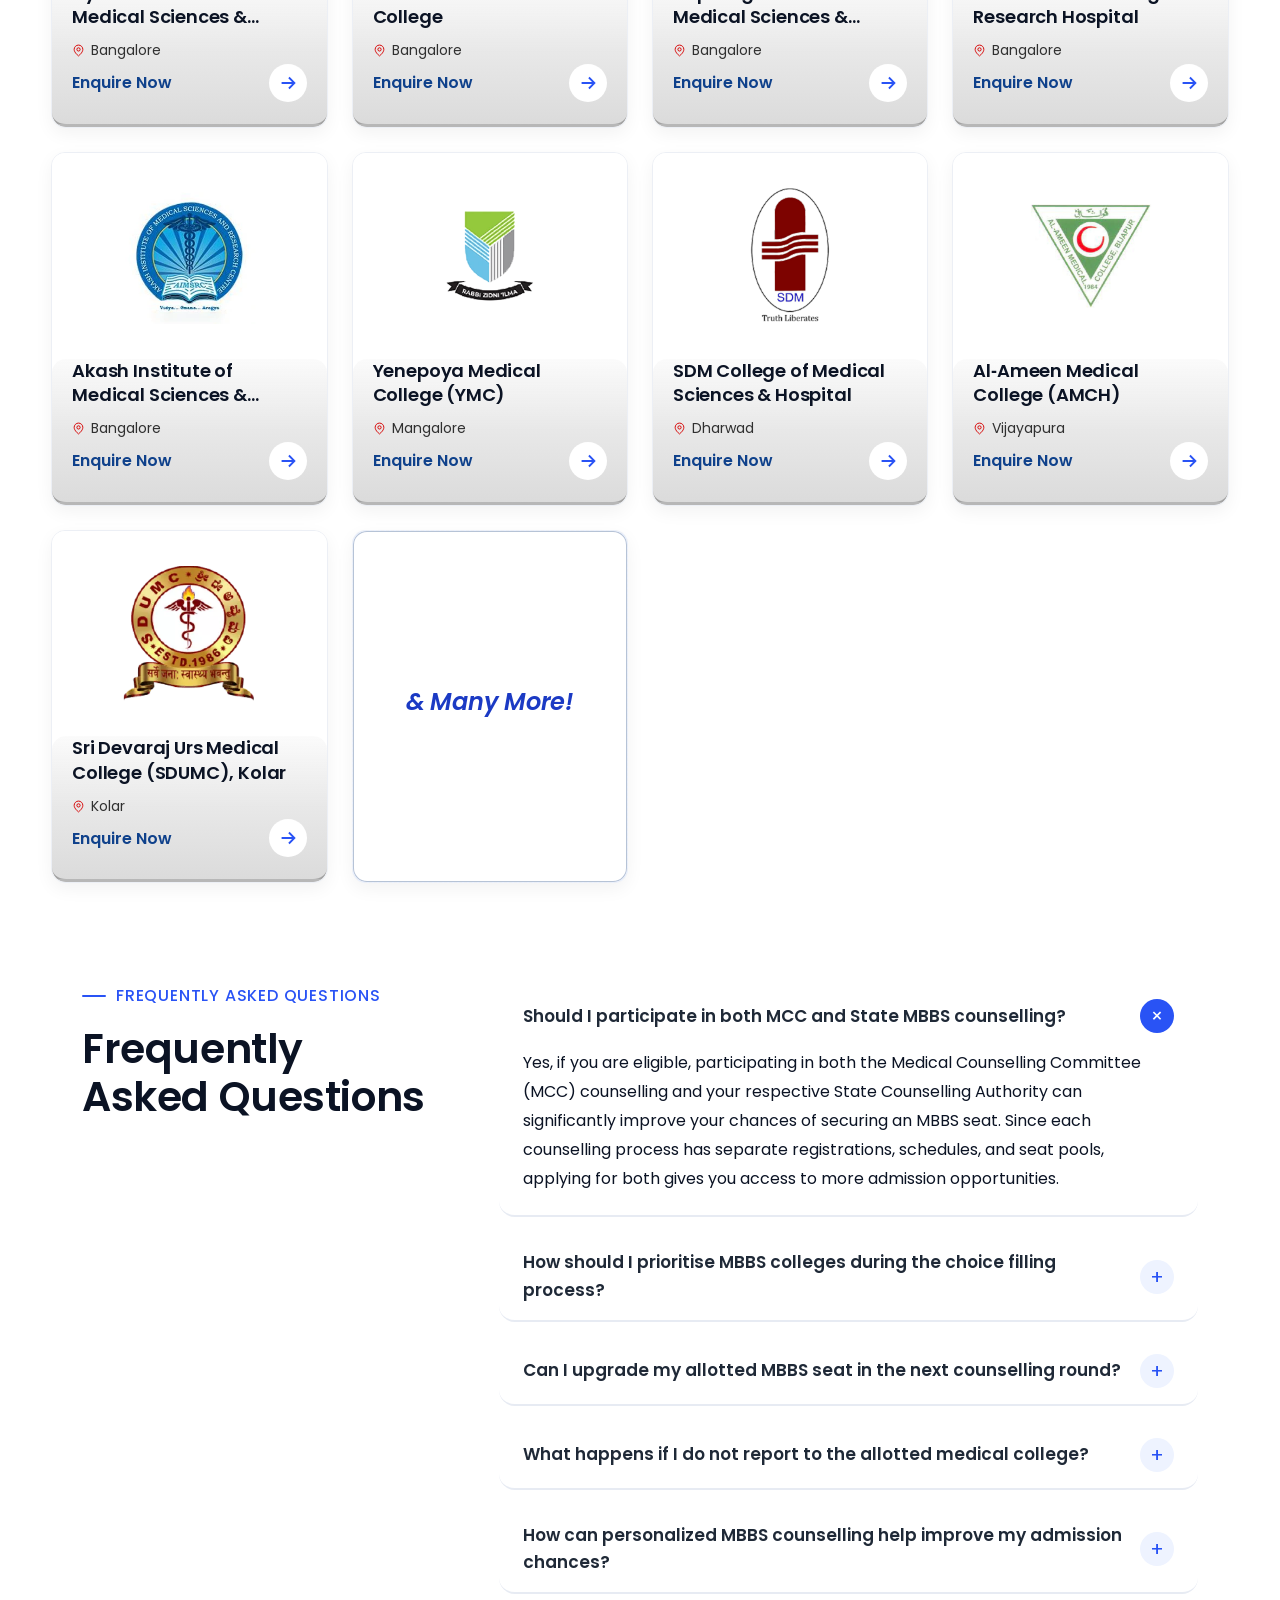
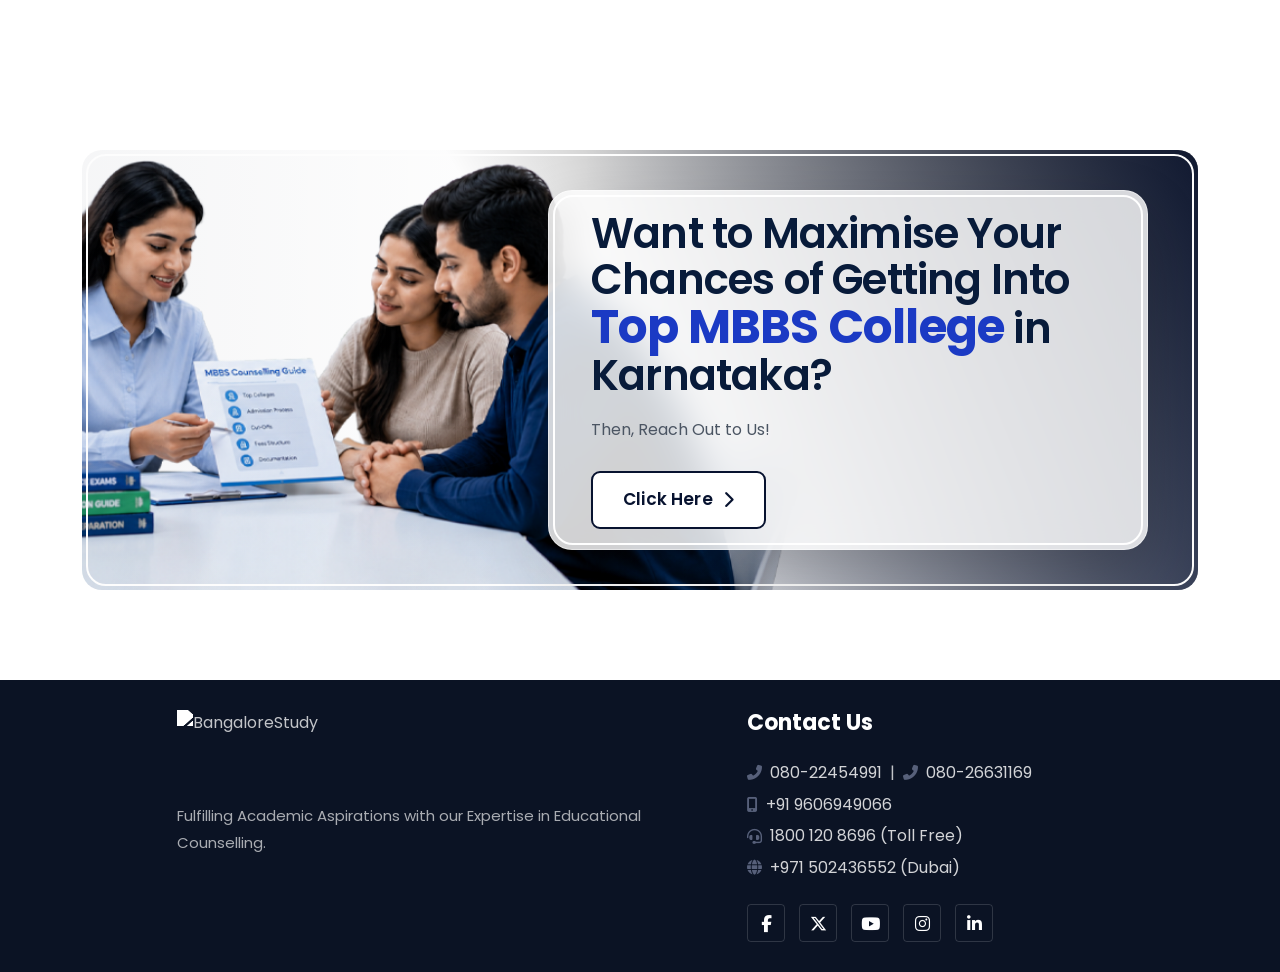
==== commit cc20d412: "Add files via upload" ====
--- a/index.html
+++ b/index.html
@@ -676,7 +676,7 @@
                                             </svg>
                                         </span>
                                         <span class="point-text">
-                                            KEA Counselling and Important Dates for 2026-27 Admissions
+                                           KEA Counselling and Important Dates for 2026-27 Admissions 
                                         </span>
                                     </div>
                                 </td>
@@ -706,7 +706,7 @@
                                             </svg>
                                         </span>
                                         <span class="point-text">
-                                            Step-by-step registration and option entry process
+                                           Step-by-Step Registration and Option Entry Process 
                                         </span>
                                     </div>
                                 </td>
@@ -736,7 +736,7 @@
                                             </svg>
                                         </span>
                                         <span class="point-text">
-                                            Full list of documents required at every stage
+                                         Full List of Documents Required at Every Stage
                                         </span>
                                     </div>
                                 </td>
@@ -766,7 +766,7 @@
                                             </svg>
                                         </span>
                                         <span class="point-text">
-                                            Common mistakes students make during choice filling
+                                           Common Mistakes Students Make During Choice Filling 
                                         </span>
                                     </div>
                                 </td>
@@ -795,7 +795,7 @@
                                             </svg>
                                         </span>
                                         <span class="point-text">
-                                            Tips to maximise your seat allotment chances
+                                           Tips to Maximize Your Seat Allotment Chances
                                         </span>
                                     </div>
                                 </td>
@@ -893,7 +893,7 @@
                                     </div>
                                 </div>
                             </div>
-                            <div class="note mt-5 "><strong>Note :</strong> The Mop Up Round is conducted to fill
+                            <div class="note mt-5 "><strong>Note:</strong> The Mop Up Round is conducted to fill
                                 MBBS
                                 seats that remain vacant after Round 2. If vacancies still exist after the Mop Up
                                 Round, KEA may conduct one or more Stray Vacancy Rounds in accordance with the
@@ -1095,7 +1095,7 @@
                                 </svg>Submission of original documents and completion of admission formalities.
                             </li>
                         </ul>
-                        <div class="stage-note"><strong>Note :</strong> KEA follows a merit based seat allotment
+                        <div class="stage-note"><strong>Note:</strong> KEA follows a merit based seat allotment
                             process that considers NEET UG rank, reservation policies, category wise seat
                             availability, and the candidate's order of preferences. The complete allotment
                             methodology is published in the official UGNEET Information Bulletin for the respective
@@ -1202,7 +1202,7 @@
                         <circle cx="12" cy="12" r="9" />
                         <path d="M12 8v5l3 3" />
                     </svg>
-                    <p style="color: #081e72; font-size: 14px;"><strong>Note :</strong> The documents required for
+                    <p style="color: #081e72; font-size: 14px;"><strong>Note:</strong> The documents required for
                         admission may vary depending on the counselling authority,
                         such as the Medical Counselling Committee (MCC) or the respective State Counselling
                         Authority,
@@ -1236,7 +1236,7 @@
                         </p>
 
                         <div class="stage-note" style="border: 2px solid rgb(237, 247, 255); font-size: 14px;">
-                            <strong>Note :</strong> This prediction is based on previous years'
+                            <strong>Note:</strong> This prediction is based on previous years'
                             NEET UG data, candidate trends, and the responses entered by you. The estimated score
                             and rank are indicative only and may vary from the final NEET UG 2026 results declared
                             by the National Testing Agency (NTA).
@@ -1369,7 +1369,7 @@
                 <div class="col">
                     <div class="college-card">
                         <div class="img-wrap"><img
-                                src="https://preprod.bangalorestudy.com/assets/LandingPages/MbbsCounslling/Ramaiah.webp"
+                                src="college-logos/Ramaiah.webp"
                                 alt="Ramaiah Medical College (RMC)" loading="lazy"></div>
                         <div class="body">
                             <h4>Ramaiah Medical College (RMC)</h4>
@@ -1393,7 +1393,7 @@
                 <div class="col">
                     <div class="college-card">
                         <div class="img-wrap"><img
-                                src="https://preprod.bangalorestudy.com/assets/LandingPages/MbbsCounslling/Kempegowda.webp"
+                                src="college-logos/KIMS.webp" class="w-50"
                                 alt="Kempegowda Institute of Medical Sciences (KIMS)" loading="lazy"></div>
                         <div class="body">
                             <h4>Kempegowda Institute of Medical Sciences (KIMS)</h4>
@@ -1417,7 +1417,7 @@
                 <div class="col">
                     <div class="college-card">
                         <div class="img-wrap"><img
-                                src="https://preprod.bangalorestudy.com/assets/LandingPages/MbbsCounslling/BGS.webp"
+                                src="college-logos/BGS.webp"
                                 alt="BGS Global Institute of Medical Sciences" loading="lazy"></div>
                         <div class="body">
                             <h4>BGS Global Institute of Medical Sciences</h4>
@@ -1441,7 +1441,7 @@
                 <div class="col">
                     <div class="college-card">
                         <div class="img-wrap"><img
-                                src="https://preprod.bangalorestudy.com/assets/LandingPages/MbbsCounslling/RajaRajeswari.webp"
+                                src="college-logos/RajaRajeswari.webp"
                                 alt="RajaRajeswari Medical College & Hospital" loading="lazy"></div>
                         <div class="body">
                             <h4>RajaRajeswari Medical College &amp; Hospital</h4>
@@ -1465,7 +1465,7 @@
                 <div class="col">
                     <div class="college-card">
                         <div class="img-wrap"><img
-                                src="https://preprod.bangalorestudy.com/assets/LandingPages/MbbsCounslling/Vydehi.webp"
+                                src="college-logos/Vydehi.webp"
                                 alt="Vydehi Institute of Medical Sciences & Research Centre" loading="lazy"></div>
                         <div class="body">
                             <h4>Vydehi Institute of Medical Sciences &amp; Research Centre</h4>
@@ -1489,7 +1489,7 @@
                 <div class="col">
                     <div class="college-card">
                         <div class="img-wrap"><img
-                                src="https://preprod.bangalorestudy.com/assets/LandingPages/MbbsCounslling/Dr.webp"
+                                src="college-logos/DrBrAmbedkar.webp"
                                 alt="Dr. B.R. Ambedkar Medical College" loading="lazy"></div>
                         <div class="body">
                             <h4>Dr. B.R. Ambedkar Medical College</h4>
@@ -1513,7 +1513,7 @@
                 <div class="col">
                     <div class="college-card">
                         <div class="img-wrap"><img
-                                src="https://preprod.bangalorestudy.com/assets/LandingPages/MbbsCounslling/Sapthagiri.webp"
+                                src="college-logos/Sapthagiri.webp"
                                 alt="Sapthagiri Institute of Medical Sciences & Research Centre (SIMSRC)"
                                 loading="lazy"></div>
                         <div class="body">
@@ -1538,7 +1538,7 @@
                 <div class="col">
                     <div class="college-card">
                         <div class="img-wrap"><img
-                                src="https://preprod.bangalorestudy.com/assets/LandingPages/MbbsCounslling/MVJ.webp"
+                                src="college-logos/MVJ.webp"
                                 alt="M.V.J Medical College & Research Hospital" loading="lazy"></div>
                         <div class="body">
                             <h4>M.V.J Medical College &amp; Research Hospital</h4>
@@ -1562,7 +1562,7 @@
                 <div class="col">
                     <div class="college-card">
                         <div class="img-wrap"><img
-                                src="https://preprod.bangalorestudy.com/assets/LandingPages/MbbsCounslling/AkashInstitute.webp"
+                                src="college-logos/AkashInstitute.webp"
                                 alt="Akash Institute of Medical Sciences & Research Centre" loading="lazy"></div>
                         <div class="body">
                             <h4>Akash Institute of Medical Sciences &amp; Research Centre</h4>
@@ -1586,7 +1586,7 @@
                 <div class="col">
                     <div class="college-card">
                         <div class="img-wrap"><img
-                                src="https://preprod.bangalorestudy.com/assets/LandingPages/MbbsCounslling/Yenepoya.webp"
+                                src="college-logos/Yenepoya.webp"
                                 alt="Yenepoya Medical College (YMC)" loading="lazy"></div>
                         <div class="body">
                             <h4>Yenepoya Medical College (YMC)</h4>
@@ -1610,7 +1610,7 @@
                 <div class="col">
                     <div class="college-card">
                         <div class="img-wrap"><img
-                                src="https://preprod.bangalorestudy.com/assets/LandingPages/MbbsCounslling/SDM.webp"
+                                src="college-logos/SDM.webp"
                                 alt="SDM College of Medical Sciences & Hospital" loading="lazy"></div>
                         <div class="body">
                             <h4>SDM College of Medical Sciences &amp; Hospital</h4>
@@ -1634,7 +1634,7 @@
                 <div class="col">
                     <div class="college-card">
                         <div class="img-wrap"><img
-                                src="https://preprod.bangalorestudy.com/assets/LandingPages/MbbsCounslling/AI.webp"
+                                src="college-logos/AI.webp"
                                 alt="Al-Ameen Medical College (AMCH)" loading="lazy"></div>
                         <div class="body">
                             <h4>Al‑Ameen Medical College (AMCH)</h4>
@@ -1657,7 +1657,7 @@
                 </div>
                 <div class="col">
                     <div class="college-card">
-                        <div class="img-wrap"><img src="clg-img/Devaraj.webp" alt="Devaraj College" loading="lazy">
+                        <div class="img-wrap"><img src="college-logos/SDUMC.webp" alt="Devaraj College" loading="lazy">
                         </div>
                         <div class="body">
                             <h4>Sri Devaraj Urs Medical College (SDUMC), Kolar</h4>
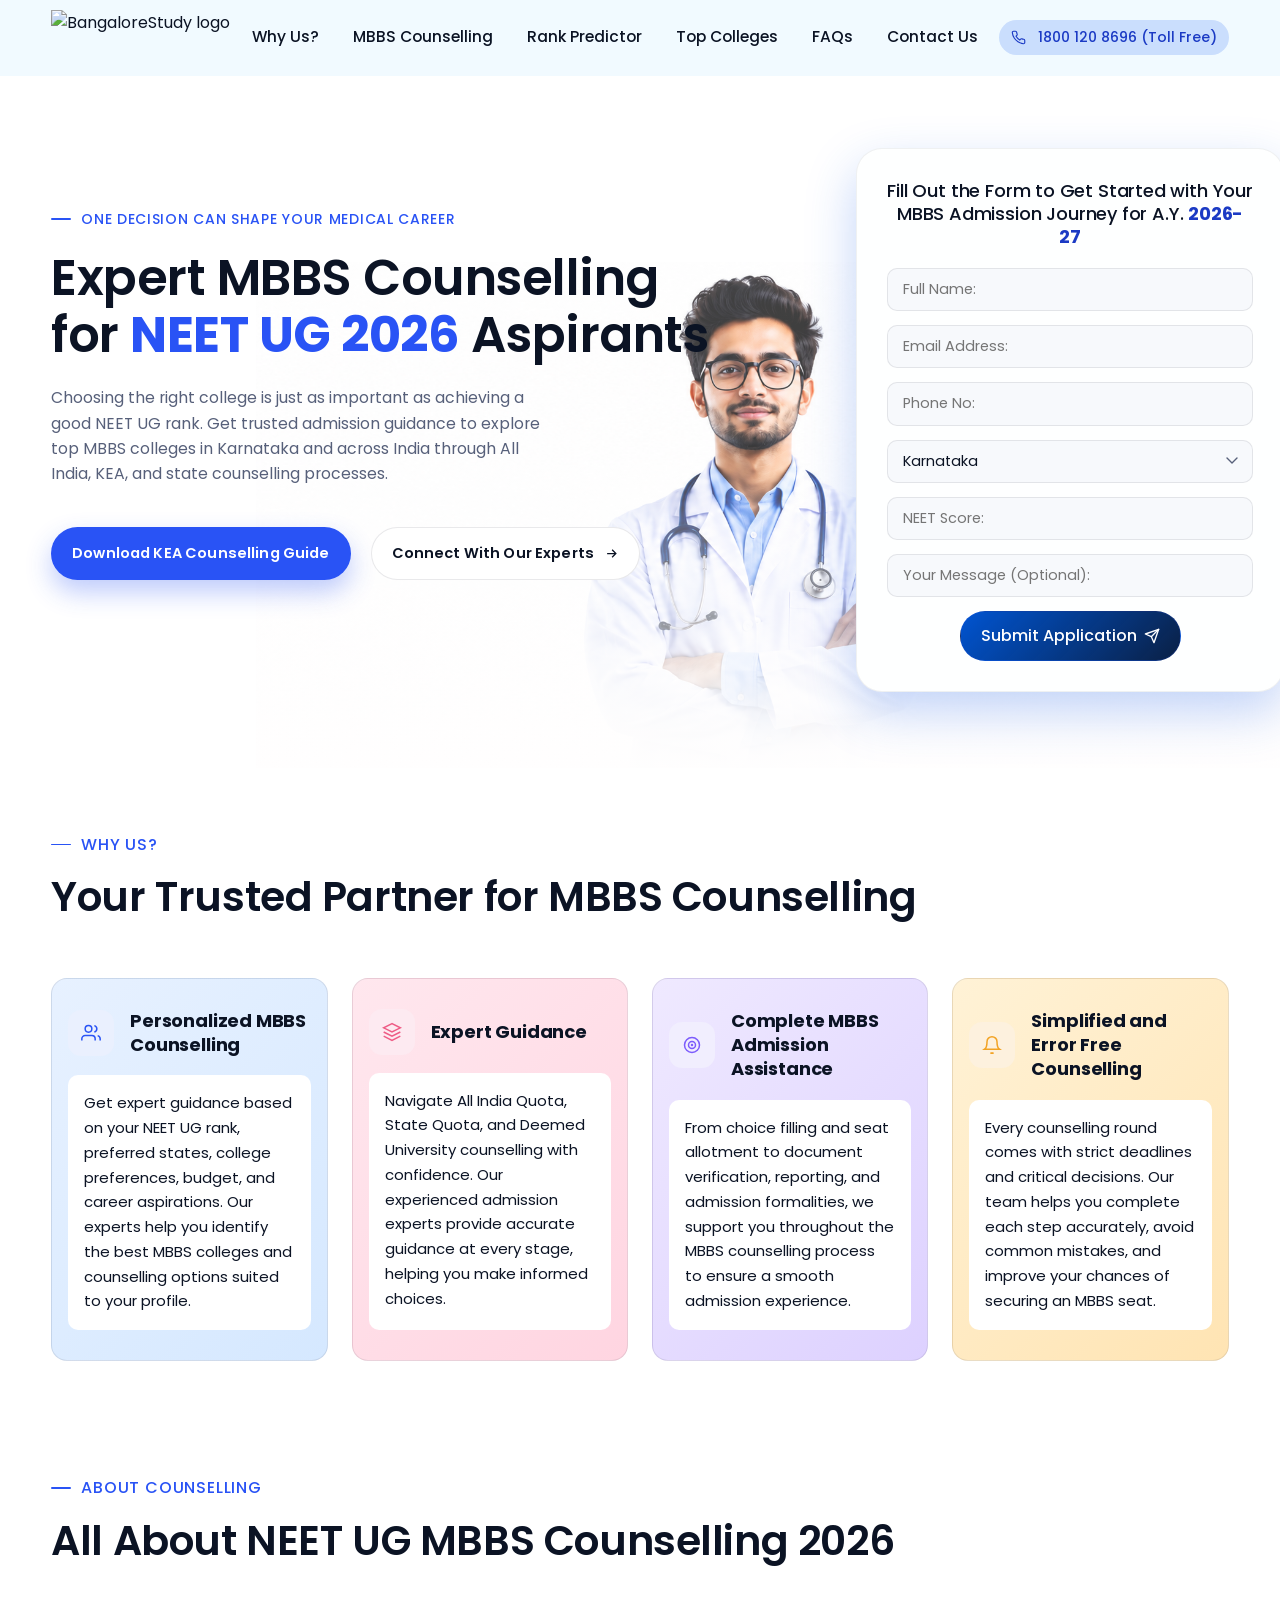
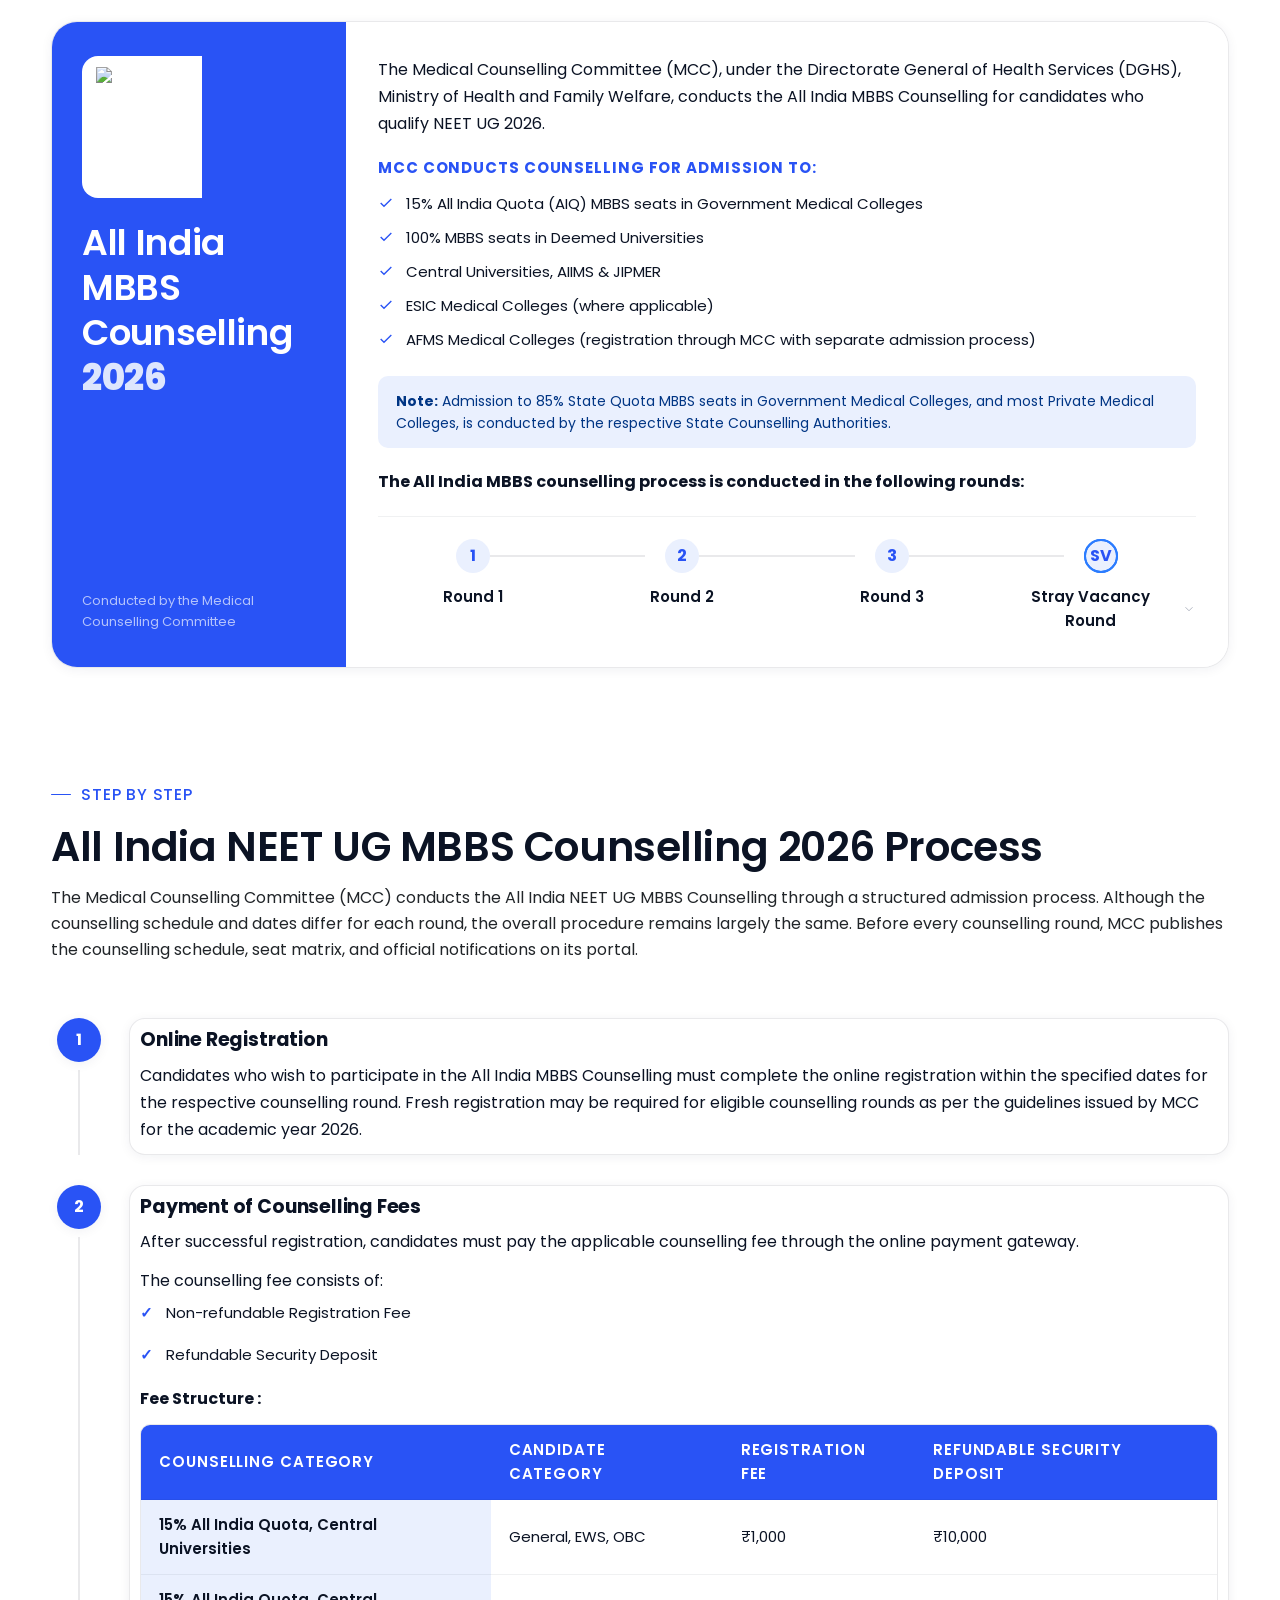
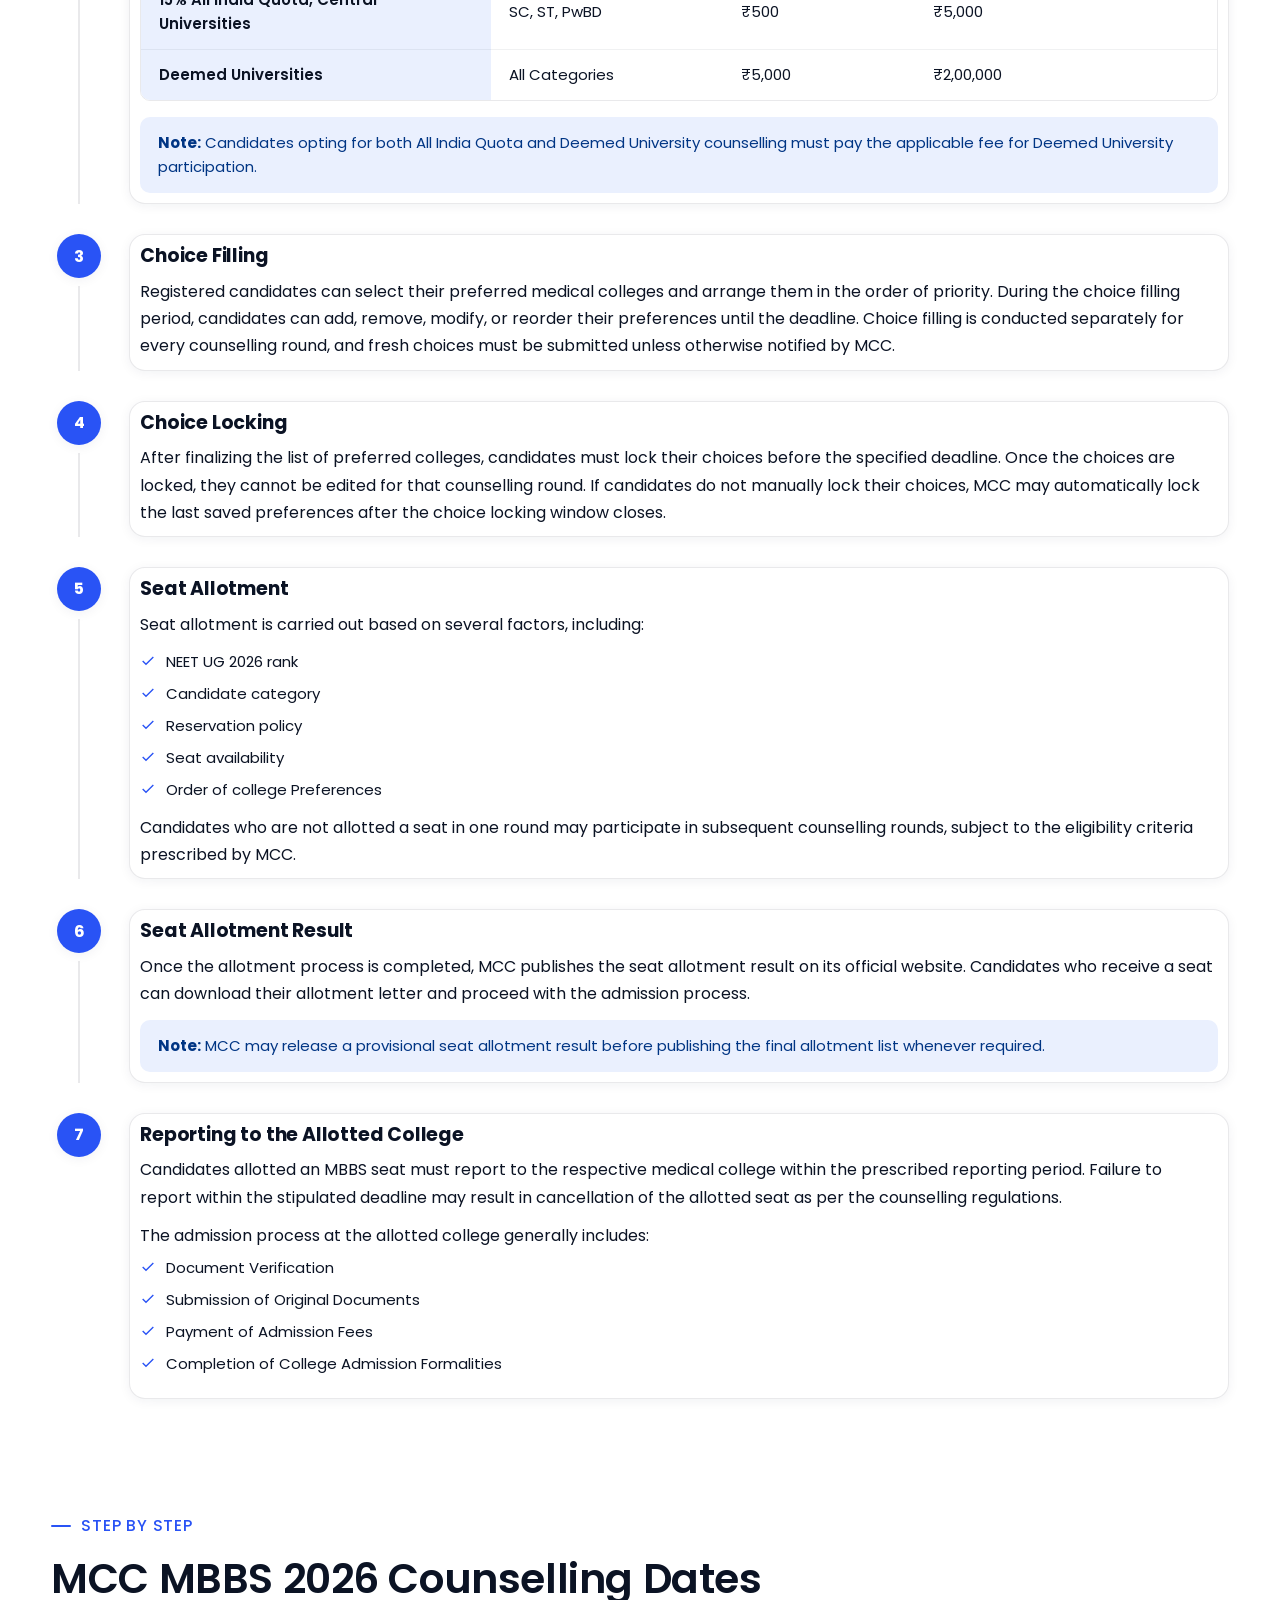
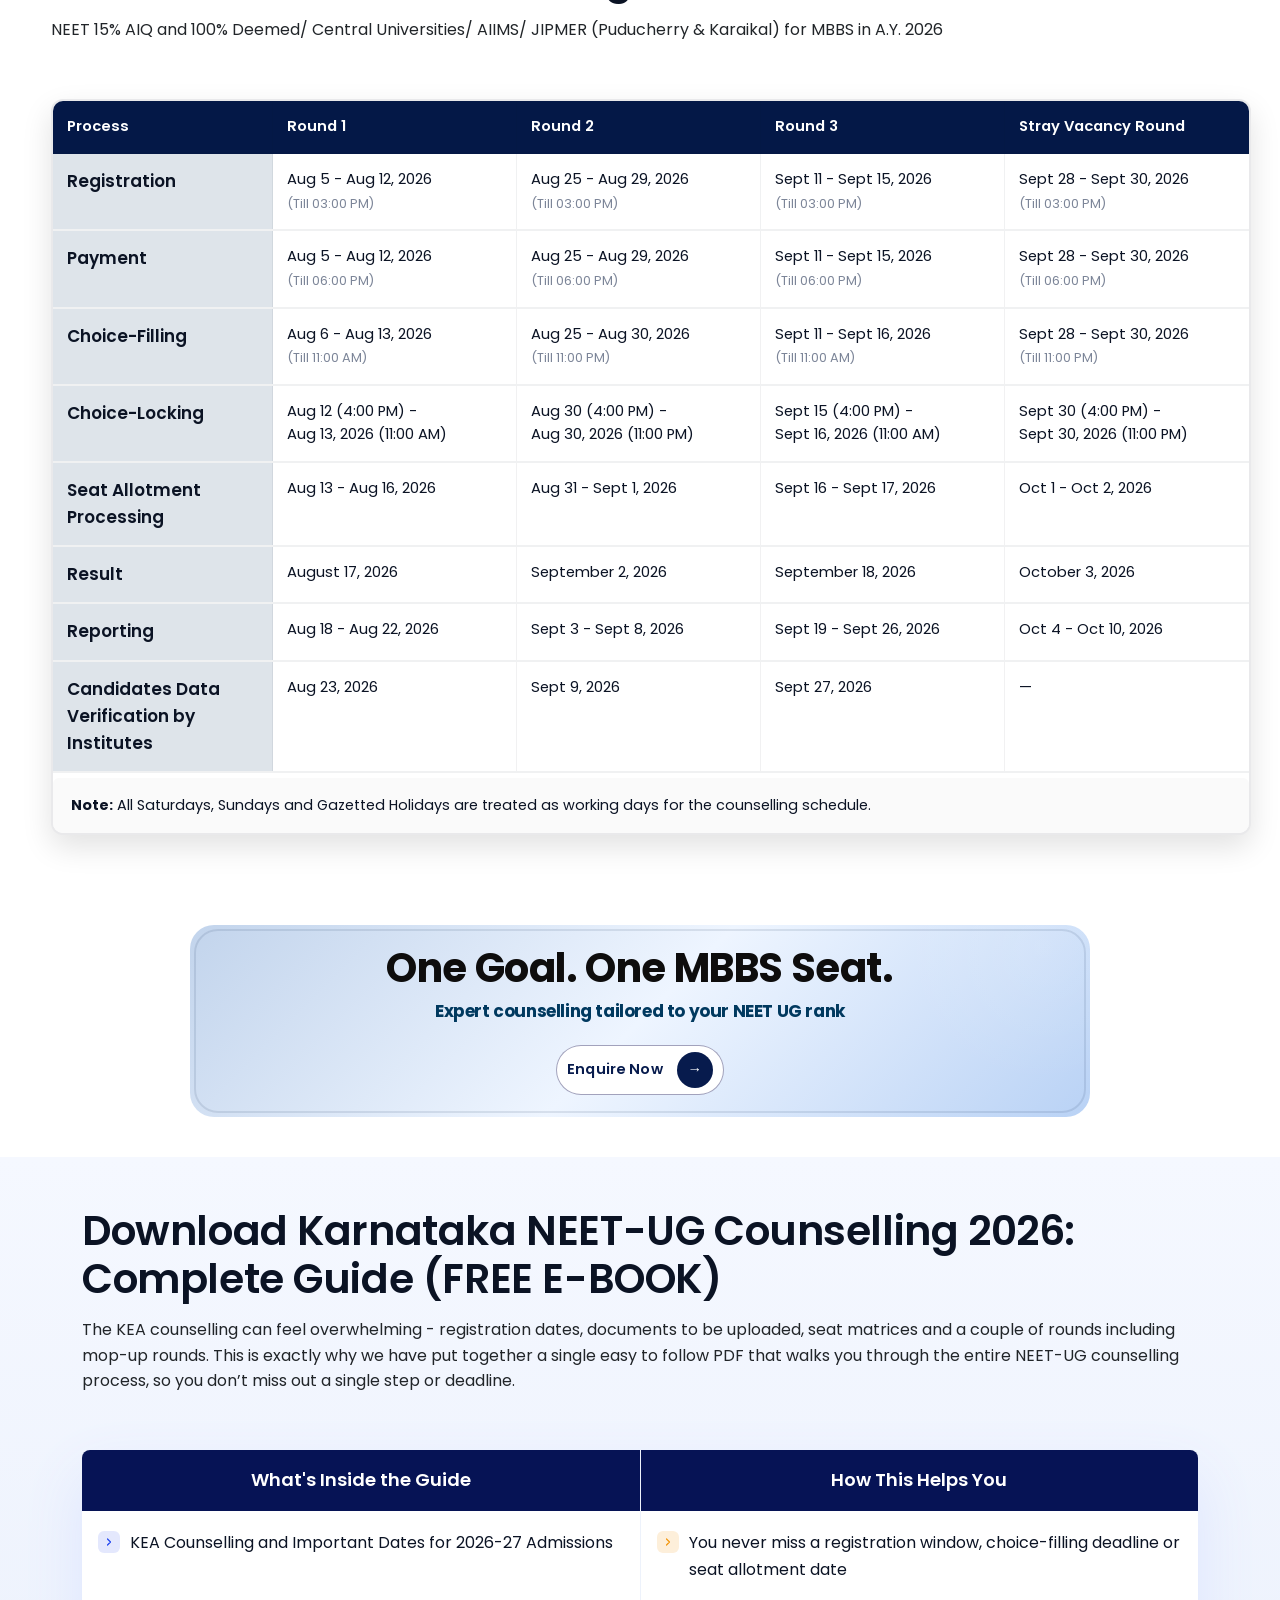
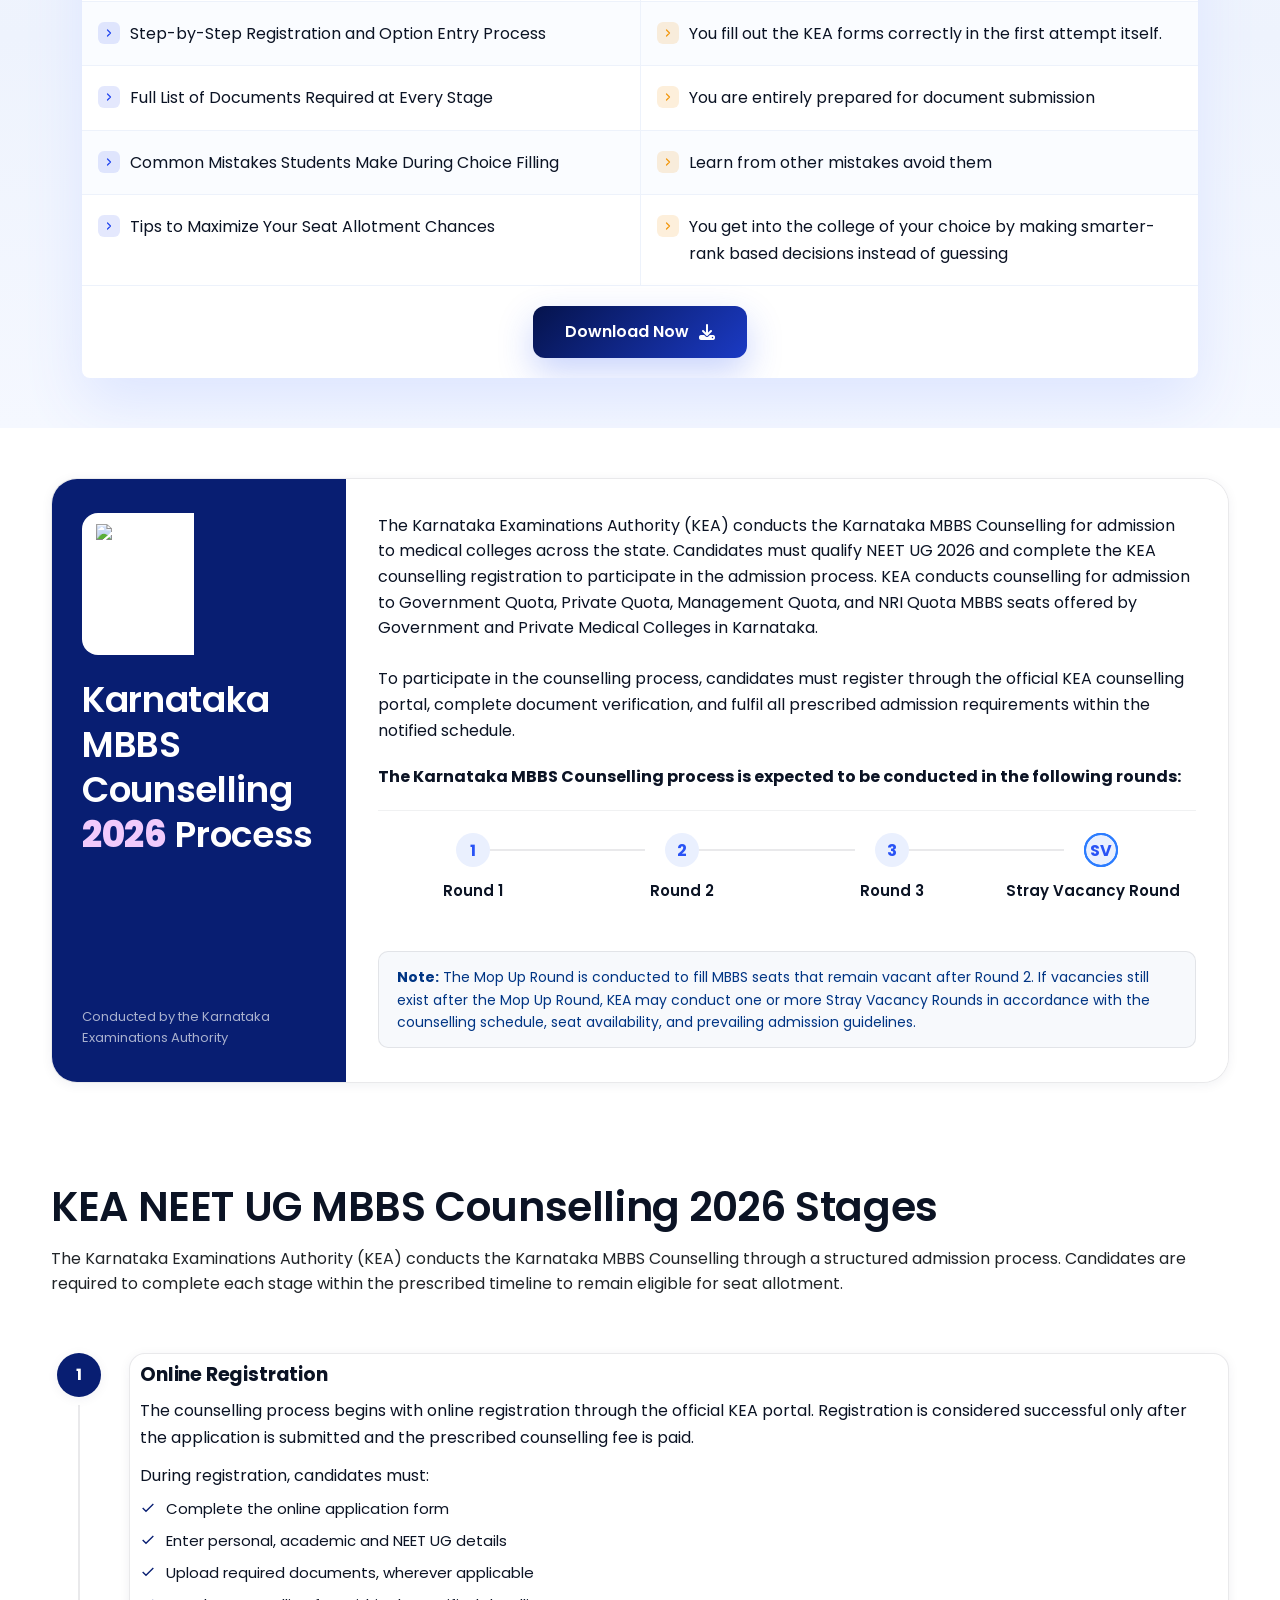
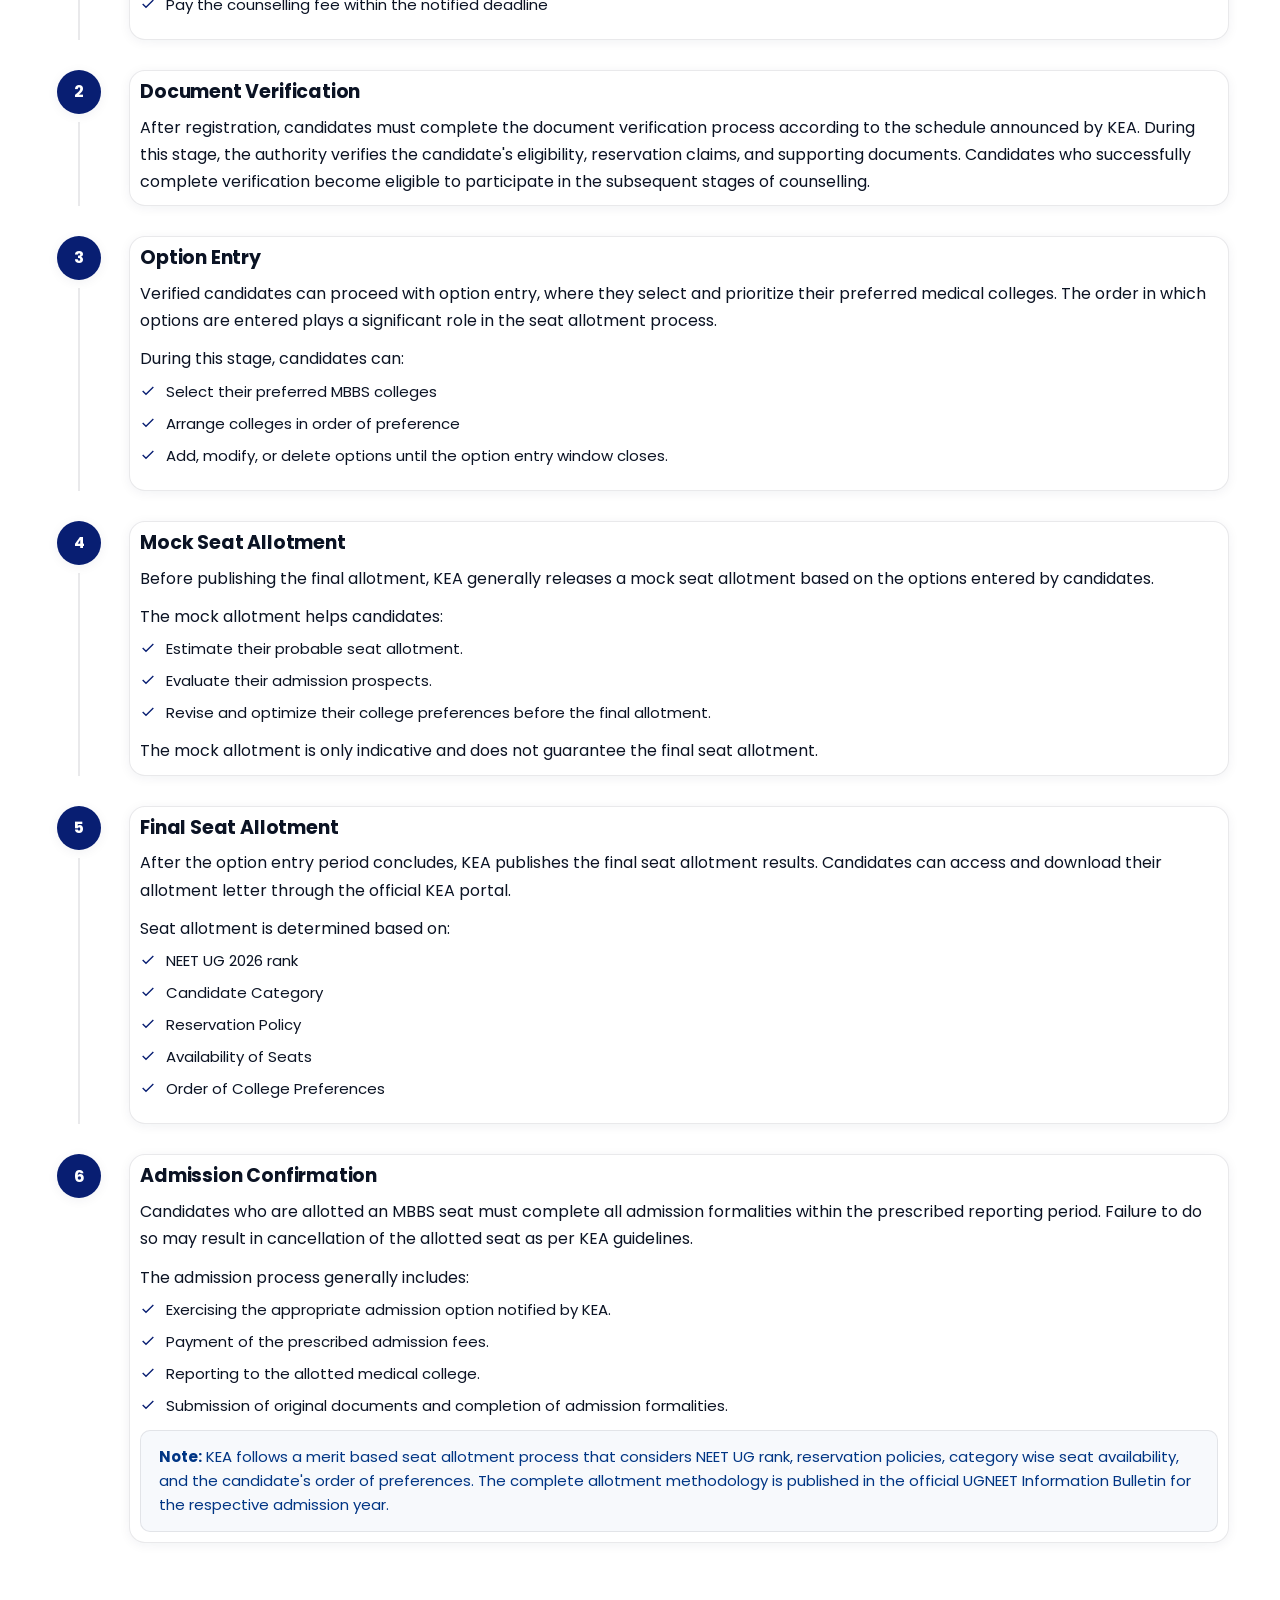
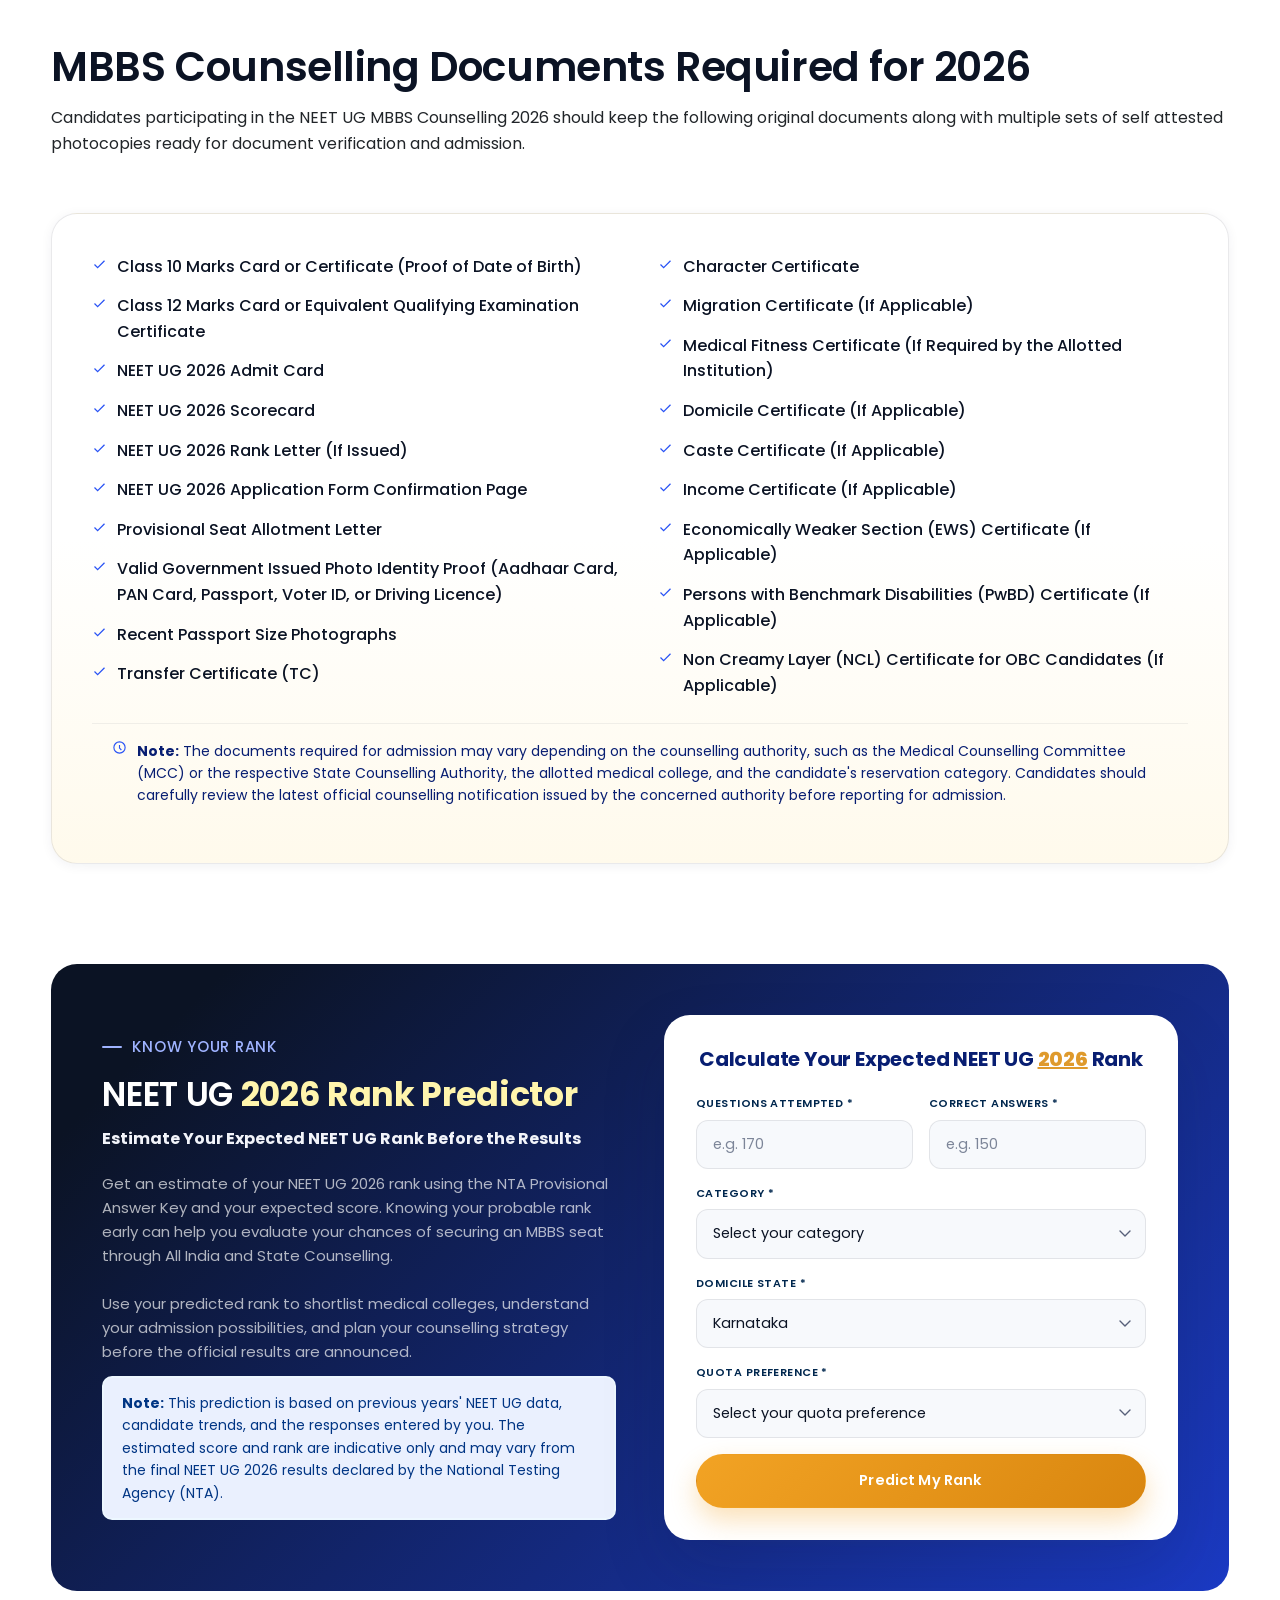
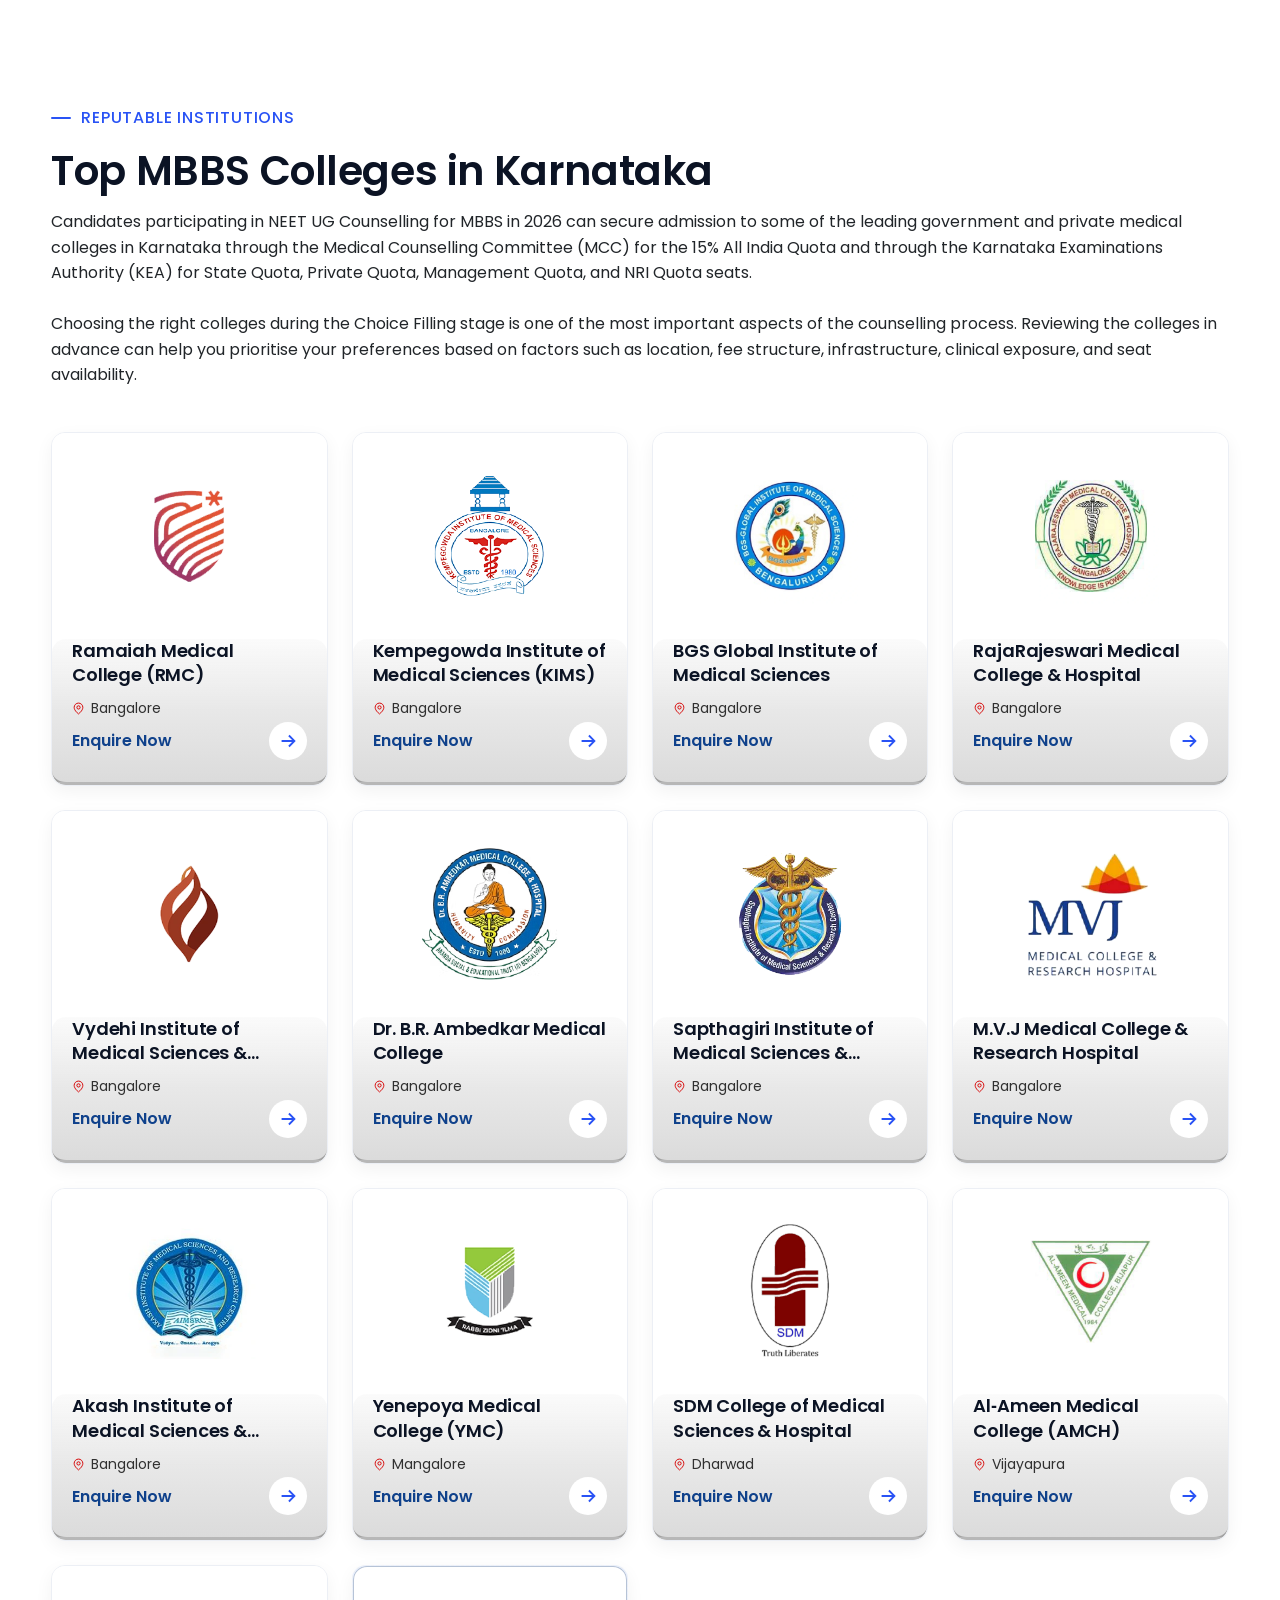
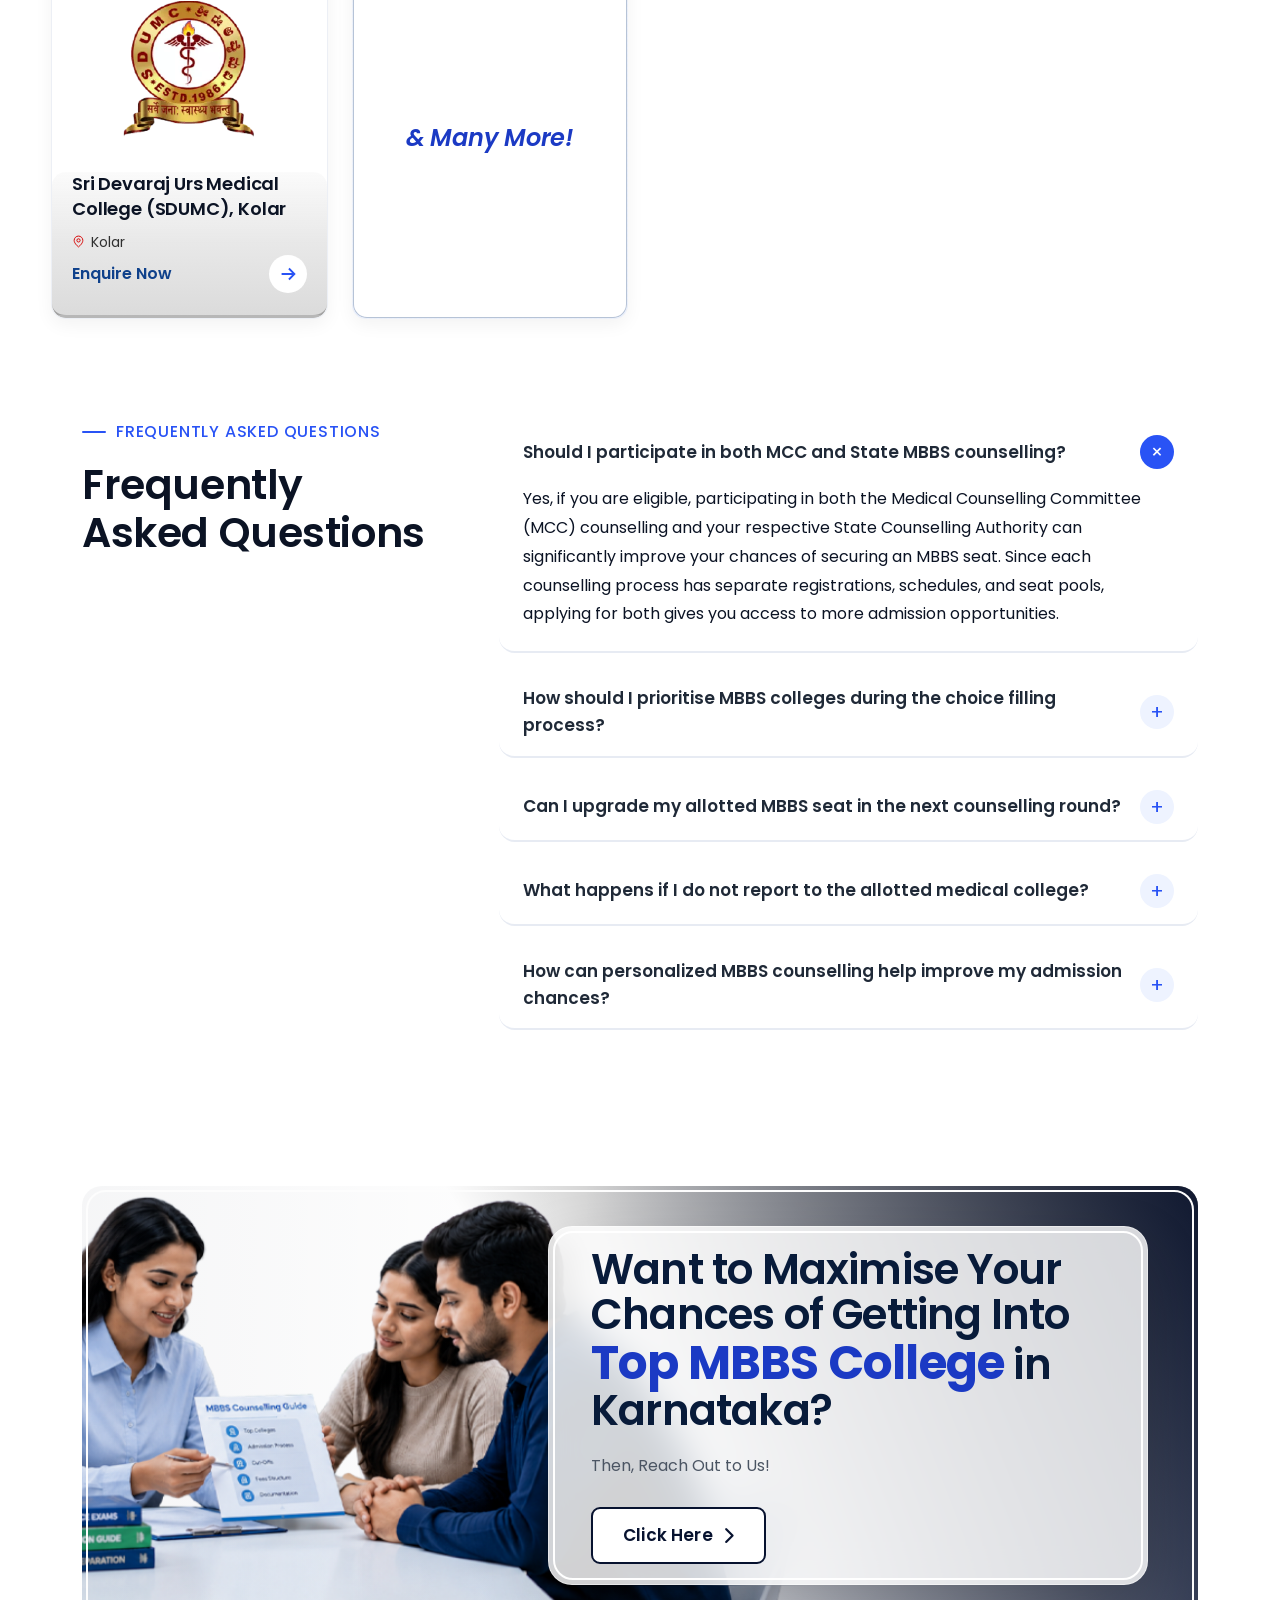
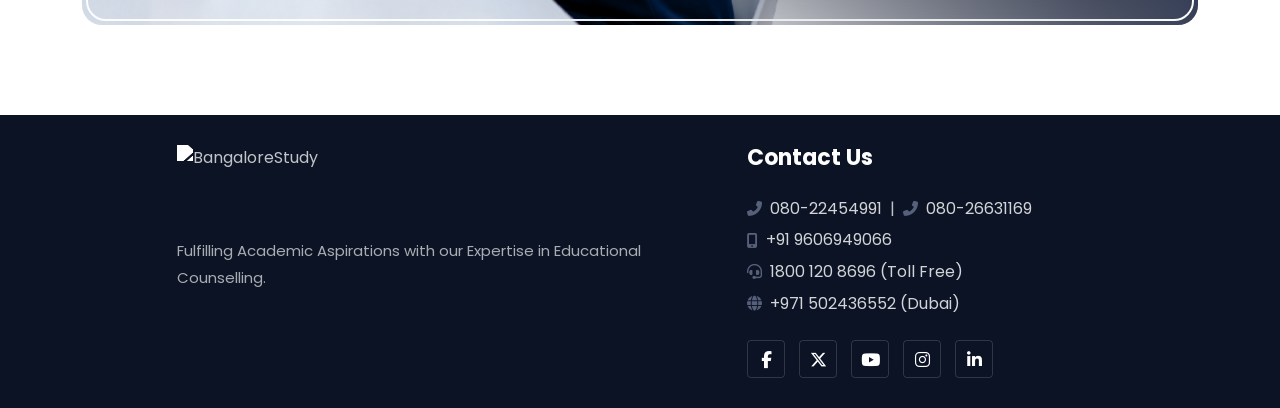
==== commit 73d6ab7a: "Update index.html" ====
--- a/index.html
+++ b/index.html
@@ -620,6 +620,216 @@
     </section>
 
 
+    <section class="schedule-section">
+        <div class="wrap">
+            <div class="sec-head reveal from-left">
+                <p class="eyebrow">Step By Step</p>
+                <h2>MCC MBBS 2026 Counselling Dates</h2>
+                <p class="reveal text-dark">NEET 15% AIQ and 100% Deemed/ Central Universities/ AIIMS/ JIPMER
+                    (Puducherry & Karaikal) for MBBS in A.Y. 2026
+                </p>
+            </div>
+
+            <div class="schedule-table" style="width: 1200px; margin: 0 auto;">
+
+                <div class="schedule-row schedule-head">
+                    <div>Process</div>
+                    <div>Round 1</div>
+                    <div>Round 2</div>
+                    <div>Round 3</div>
+                    <div>Stray Vacancy Round</div>
+                </div>
+
+                <div class="schedule-row">
+                    <div class="process">Registration</div>
+                    <div>Aug 5 - Aug 12, 2026<br><small>(Till 03:00 PM)</small></div>
+                    <div>Aug 25 - Aug 29, 2026<br><small>(Till 03:00 PM)</small></div>
+                    <div>Sept 11 - Sept 15, 2026<br><small>(Till 03:00 PM)</small></div>
+                    <div>Sept 28 - Sept 30, 2026<br><small>(Till 03:00 PM)</small></div>
+                </div>
+
+                <div class="schedule-row">
+                    <div class="process">Payment</div>
+                    <div>Aug 5 - Aug 12, 2026<br><small>(Till 06:00 PM)</small></div>
+                    <div>Aug 25 - Aug 29, 2026<br><small>(Till 06:00 PM)</small></div>
+                    <div>Sept 11 - Sept 15, 2026<br><small>(Till 06:00 PM)</small></div>
+                    <div>Sept 28 - Sept 30, 2026<br><small>(Till 06:00 PM)</small></div>
+                </div>
+
+                <div class="schedule-row">
+                    <div class="process">Choice-Filling</div>
+                    <div>Aug 6 - Aug 13, 2026<br><small>(Till 11:00 AM)</small></div>
+                    <div>Aug 25 - Aug 30, 2026<br><small>(Till 11:00 PM)</small></div>
+                    <div>Sept 11 - Sept 16, 2026<br><small>(Till 11:00 AM)</small></div>
+                    <div>Sept 28 - Sept 30, 2026<br><small>(Till 11:00 PM)</small></div>
+                </div>
+
+                <div class="schedule-row">
+                    <div class="process">Choice-Locking</div>
+                    <div>Aug 12 (4:00 PM) -<br>Aug 13, 2026 (11:00 AM)</div>
+                    <div>Aug 30 (4:00 PM) -<br>Aug 30, 2026 (11:00 PM)</div>
+                    <div>Sept 15 (4:00 PM) -<br>Sept 16, 2026 (11:00 AM)</div>
+                    <div>Sept 30 (4:00 PM) -<br>Sept 30, 2026 (11:00 PM)</div>
+                </div>
+
+                <div class="schedule-row">
+                    <div class="process">Seat Allotment Processing</div>
+                    <div>Aug 13 - Aug 16, 2026</div>
+                    <div>Aug 31 - Sept 1, 2026</div>
+                    <div>Sept 16 - Sept 17, 2026</div>
+                    <div>Oct 1 - Oct 2, 2026</div>
+                </div>
+
+                <div class="schedule-row">
+                    <div class="process">Result</div>
+                    <div>August 17, 2026</div>
+                    <div>September 2, 2026</div>
+                    <div>September 18, 2026</div>
+                    <div>October 3, 2026</div>
+                </div>
+
+                <div class="schedule-row">
+                    <div class="process">Reporting</div>
+                    <div>Aug 18 - Aug 22, 2026</div>
+                    <div>Sept 3 - Sept 8, 2026</div>
+                    <div>Sept 19 - Sept 26, 2026</div>
+                    <div>Oct 4 - Oct 10, 2026</div>
+                </div>
+
+                <div class="schedule-row">
+                    <div class="process">Candidates Data Verification by Institutes</div>
+                    <div>Aug 23, 2026</div>
+                    <div>Sept 9, 2026</div>
+                    <div>Sept 27, 2026</div>
+                    <div>—</div>
+                </div>
+                <p class="schedule-note">
+                    <strong>Note:</strong> All Saturdays, Sundays and Gazetted Holidays are treated as working days for
+                    the
+                    counselling schedule.
+                </p>
+            </div>
+        </div>
+    </section>
+
+    <style>
+        .schedule-table {
+            border: 2px solid var(--line);
+            border-radius: 12px;
+            overflow: hidden;
+            background: #fff;
+            box-shadow: 0 12px 30px rgba(0, 0, 0, 0.117);
+        }
+
+        .schedule-row {
+            display: grid;
+            grid-template-columns: 220px repeat(4, 1fr);
+            border-bottom: 2px solid var(--line-soft);
+        }
+
+        .schedule-row:last-child {
+            border-bottom: none;
+        }
+
+        .schedule-row>div {
+            padding: 14px;
+            border-right: 1px solid var(--line-soft);
+            font-size: .92rem;
+            line-height: 1.6;
+        }
+
+        .schedule-row>div:last-child {
+            border-right: none;
+        }
+
+        .schedule-head {
+            background: rgb(4, 24, 71);
+            color: #fff;
+            font-weight: 600;
+        }
+
+        .process {
+            font-weight: 600;
+            font-size: 17px !important;
+            color: var(--ink);
+            background: #dee4ea;
+        }
+
+        .schedule-row small {
+            color: var(--muted);
+            font-size: .8rem;
+        }
+
+
+        .schedule-note {
+            margin-top: 5px;
+            padding: 16px 18px;
+            border-left: 4px solid var(--teal);
+            background: #fafafa;
+            border-radius: 6px;
+            font-size: .9rem;
+        }
+
+        @media(max-width:991px) {
+
+            .schedule-table {
+                display: block;
+            }
+
+            .schedule-head {
+                display: none;
+            }
+
+            .schedule-row {
+                display: block;
+                margin-bottom: 20px;
+                border: 1px solid var(--line);
+                border-radius: 10px;
+                overflow: hidden;
+                background: #fff;
+            }
+
+            .schedule-row>div {
+                display: flex;
+                justify-content: space-between;
+                gap: 20px;
+                border-right: none;
+                border-bottom: 1px solid var(--line-soft);
+                padding: 14px 16px;
+            }
+
+            .schedule-row>div::before {
+                font-weight: 600;
+                color: var(--ink);
+            }
+
+            .schedule-row>div:nth-child(2)::before {
+                content: "Round 1";
+            }
+
+            .schedule-row>div:nth-child(3)::before {
+                content: "Round 2";
+            }
+
+            .schedule-row>div:nth-child(4)::before {
+                content: "Round 3";
+            }
+
+            .schedule-row>div:nth-child(5)::before {
+                content: "Stray";
+            }
+
+            .process {
+                background: var(--ink);
+                color: #fff;
+                justify-content: center !important;
+                font-size: 1rem;
+            }
+        }
+    </style>
+
+
+
     <section class="mini-action">
         <div class="container">
             <div class="mini-action-box">
@@ -676,7 +886,7 @@
                                             </svg>
                                         </span>
                                         <span class="point-text">
-                                           KEA Counselling and Important Dates for 2026-27 Admissions 
+                                            KEA Counselling and Important Dates for 2026-27 Admissions
                                         </span>
                                     </div>
                                 </td>
@@ -706,7 +916,7 @@
                                             </svg>
                                         </span>
                                         <span class="point-text">
-                                           Step-by-Step Registration and Option Entry Process 
+                                            Step-by-Step Registration and Option Entry Process
                                         </span>
                                     </div>
                                 </td>
@@ -736,7 +946,7 @@
                                             </svg>
                                         </span>
                                         <span class="point-text">
-                                         Full List of Documents Required at Every Stage
+                                            Full List of Documents Required at Every Stage
                                         </span>
                                     </div>
                                 </td>
@@ -766,7 +976,7 @@
                                             </svg>
                                         </span>
                                         <span class="point-text">
-                                           Common Mistakes Students Make During Choice Filling 
+                                            Common Mistakes Students Make During Choice Filling
                                         </span>
                                     </div>
                                 </td>
@@ -795,7 +1005,7 @@
                                             </svg>
                                         </span>
                                         <span class="point-text">
-                                           Tips to Maximize Your Seat Allotment Chances
+                                            Tips to Maximize Your Seat Allotment Chances
                                         </span>
                                     </div>
                                 </td>
@@ -1368,9 +1578,8 @@
             <div class="row row-cols-1 row-cols-sm-2 row-cols-lg-4 g-4 ">
                 <div class="col">
                     <div class="college-card">
-                        <div class="img-wrap"><img
-                                src="college-logos/Ramaiah.webp"
-                                alt="Ramaiah Medical College (RMC)" loading="lazy"></div>
+                        <div class="img-wrap"><img src="college-logos/Ramaiah.webp" alt="Ramaiah Medical College (RMC)"
+                                loading="lazy"></div>
                         <div class="body">
                             <h4>Ramaiah Medical College (RMC)</h4>
                             <p class="loc"><svg width="13" height="13" viewBox="0 0 24 24" fill="none"
@@ -1392,8 +1601,7 @@
                 </div>
                 <div class="col">
                     <div class="college-card">
-                        <div class="img-wrap"><img
-                                src="college-logos/KIMS.webp" class="w-50"
+                        <div class="img-wrap"><img src="college-logos/KIMS.webp" class="w-50"
                                 alt="Kempegowda Institute of Medical Sciences (KIMS)" loading="lazy"></div>
                         <div class="body">
                             <h4>Kempegowda Institute of Medical Sciences (KIMS)</h4>
@@ -1416,8 +1624,7 @@
                 </div>
                 <div class="col">
                     <div class="college-card">
-                        <div class="img-wrap"><img
-                                src="college-logos/BGS.webp"
+                        <div class="img-wrap"><img src="college-logos/BGS.webp"
                                 alt="BGS Global Institute of Medical Sciences" loading="lazy"></div>
                         <div class="body">
                             <h4>BGS Global Institute of Medical Sciences</h4>
@@ -1440,8 +1647,7 @@
                 </div>
                 <div class="col">
                     <div class="college-card">
-                        <div class="img-wrap"><img
-                                src="college-logos/RajaRajeswari.webp"
+                        <div class="img-wrap"><img src="college-logos/RajaRajeswari.webp"
                                 alt="RajaRajeswari Medical College & Hospital" loading="lazy"></div>
                         <div class="body">
                             <h4>RajaRajeswari Medical College &amp; Hospital</h4>
@@ -1464,8 +1670,7 @@
                 </div>
                 <div class="col">
                     <div class="college-card">
-                        <div class="img-wrap"><img
-                                src="college-logos/Vydehi.webp"
+                        <div class="img-wrap"><img src="college-logos/Vydehi.webp"
                                 alt="Vydehi Institute of Medical Sciences & Research Centre" loading="lazy"></div>
                         <div class="body">
                             <h4>Vydehi Institute of Medical Sciences &amp; Research Centre</h4>
@@ -1488,8 +1693,7 @@
                 </div>
                 <div class="col">
                     <div class="college-card">
-                        <div class="img-wrap"><img
-                                src="college-logos/DrBrAmbedkar.webp"
+                        <div class="img-wrap"><img src="college-logos/DrBrAmbedkar.webp"
                                 alt="Dr. B.R. Ambedkar Medical College" loading="lazy"></div>
                         <div class="body">
                             <h4>Dr. B.R. Ambedkar Medical College</h4>
@@ -1512,8 +1716,7 @@
                 </div>
                 <div class="col">
                     <div class="college-card">
-                        <div class="img-wrap"><img
-                                src="college-logos/Sapthagiri.webp"
+                        <div class="img-wrap"><img src="college-logos/Sapthagiri.webp"
                                 alt="Sapthagiri Institute of Medical Sciences & Research Centre (SIMSRC)"
                                 loading="lazy"></div>
                         <div class="body">
@@ -1537,8 +1740,7 @@
                 </div>
                 <div class="col">
                     <div class="college-card">
-                        <div class="img-wrap"><img
-                                src="college-logos/MVJ.webp"
+                        <div class="img-wrap"><img src="college-logos/MVJ.webp"
                                 alt="M.V.J Medical College & Research Hospital" loading="lazy"></div>
                         <div class="body">
                             <h4>M.V.J Medical College &amp; Research Hospital</h4>
@@ -1561,8 +1763,7 @@
                 </div>
                 <div class="col">
                     <div class="college-card">
-                        <div class="img-wrap"><img
-                                src="college-logos/AkashInstitute.webp"
+                        <div class="img-wrap"><img src="college-logos/AkashInstitute.webp"
                                 alt="Akash Institute of Medical Sciences & Research Centre" loading="lazy"></div>
                         <div class="body">
                             <h4>Akash Institute of Medical Sciences &amp; Research Centre</h4>
@@ -1585,8 +1786,7 @@
                 </div>
                 <div class="col">
                     <div class="college-card">
-                        <div class="img-wrap"><img
-                                src="college-logos/Yenepoya.webp"
+                        <div class="img-wrap"><img src="college-logos/Yenepoya.webp"
                                 alt="Yenepoya Medical College (YMC)" loading="lazy"></div>
                         <div class="body">
                             <h4>Yenepoya Medical College (YMC)</h4>
@@ -1609,8 +1809,7 @@
                 </div>
                 <div class="col">
                     <div class="college-card">
-                        <div class="img-wrap"><img
-                                src="college-logos/SDM.webp"
+                        <div class="img-wrap"><img src="college-logos/SDM.webp"
                                 alt="SDM College of Medical Sciences & Hospital" loading="lazy"></div>
                         <div class="body">
                             <h4>SDM College of Medical Sciences &amp; Hospital</h4>
@@ -1633,9 +1832,8 @@
                 </div>
                 <div class="col">
                     <div class="college-card">
-                        <div class="img-wrap"><img
-                                src="college-logos/AI.webp"
-                                alt="Al-Ameen Medical College (AMCH)" loading="lazy"></div>
+                        <div class="img-wrap"><img src="college-logos/AI.webp" alt="Al-Ameen Medical College (AMCH)"
+                                loading="lazy"></div>
                         <div class="body">
                             <h4>Al‑Ameen Medical College (AMCH)</h4>
                             <p class="loc"><svg width="13" height="13" viewBox="0 0 24 24" fill="none"
@@ -2020,4 +2218,4 @@
 
 </body>
 
-</html>+</html>
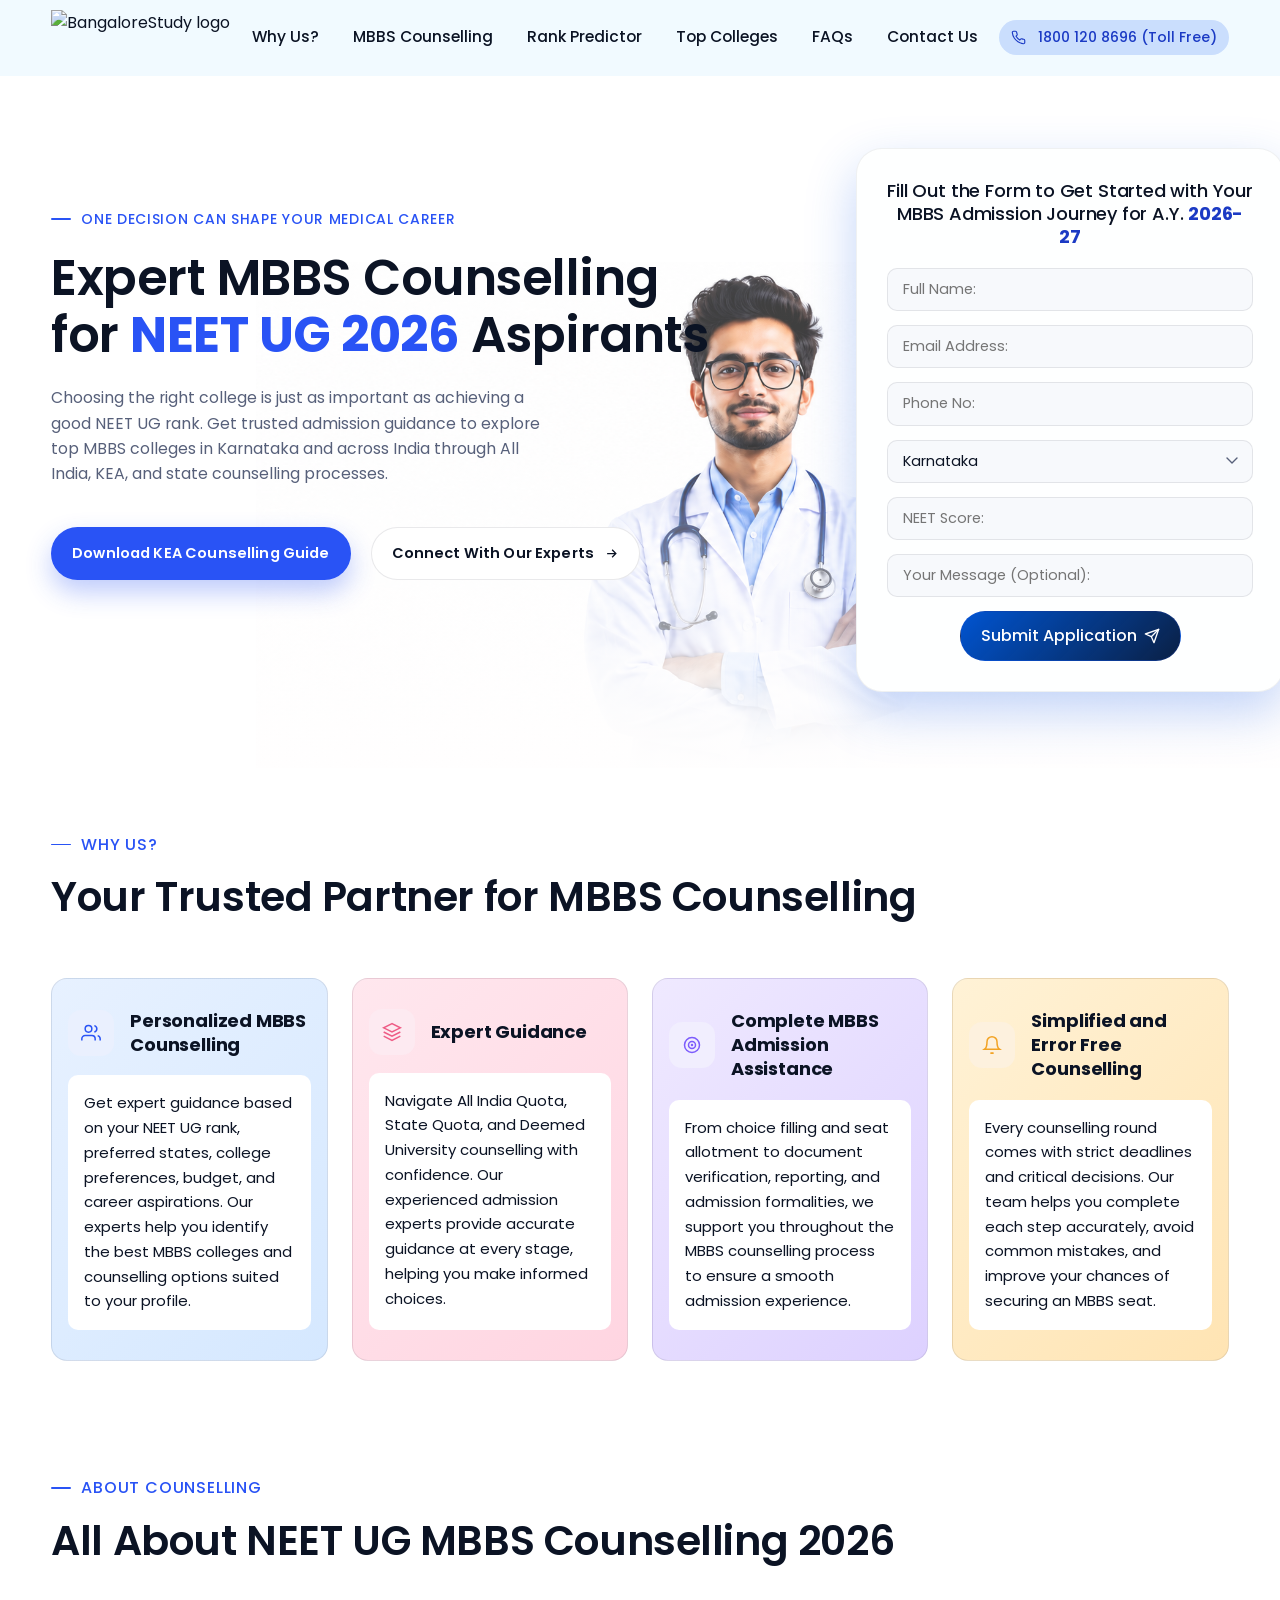
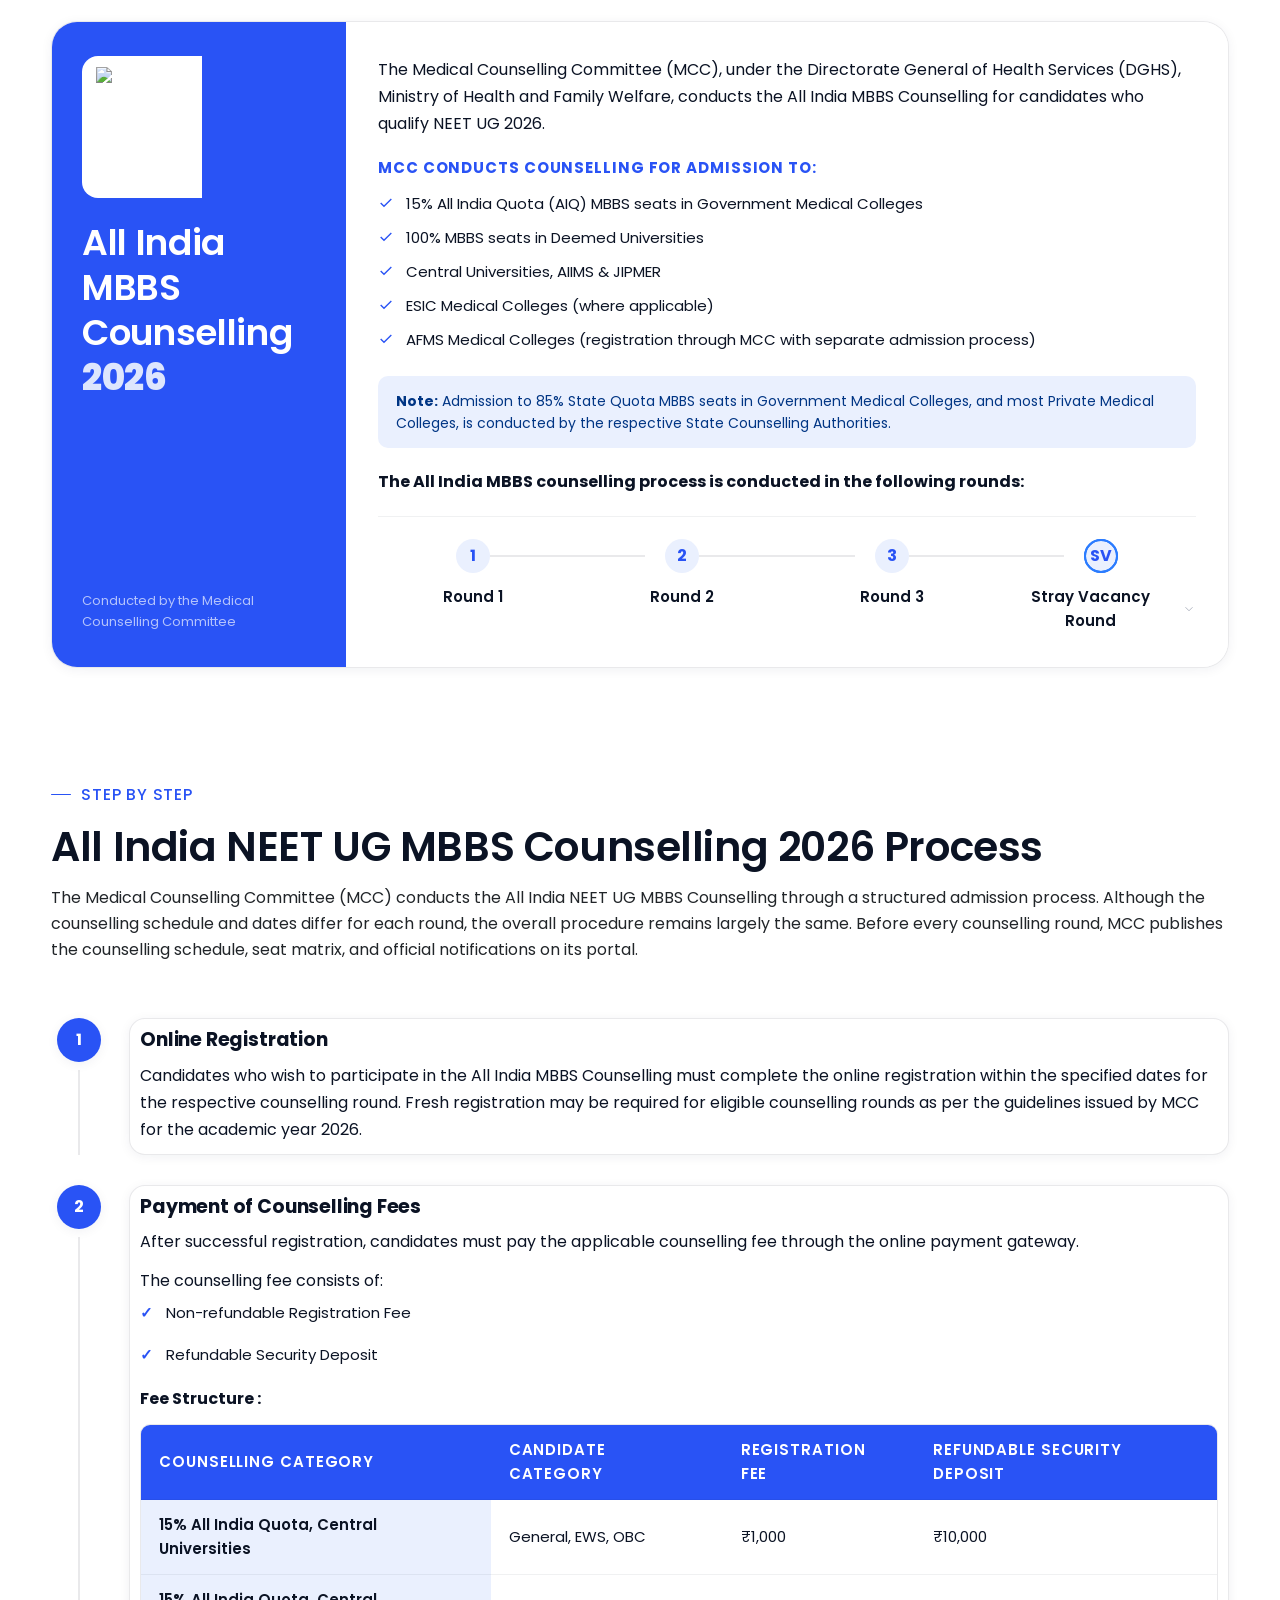
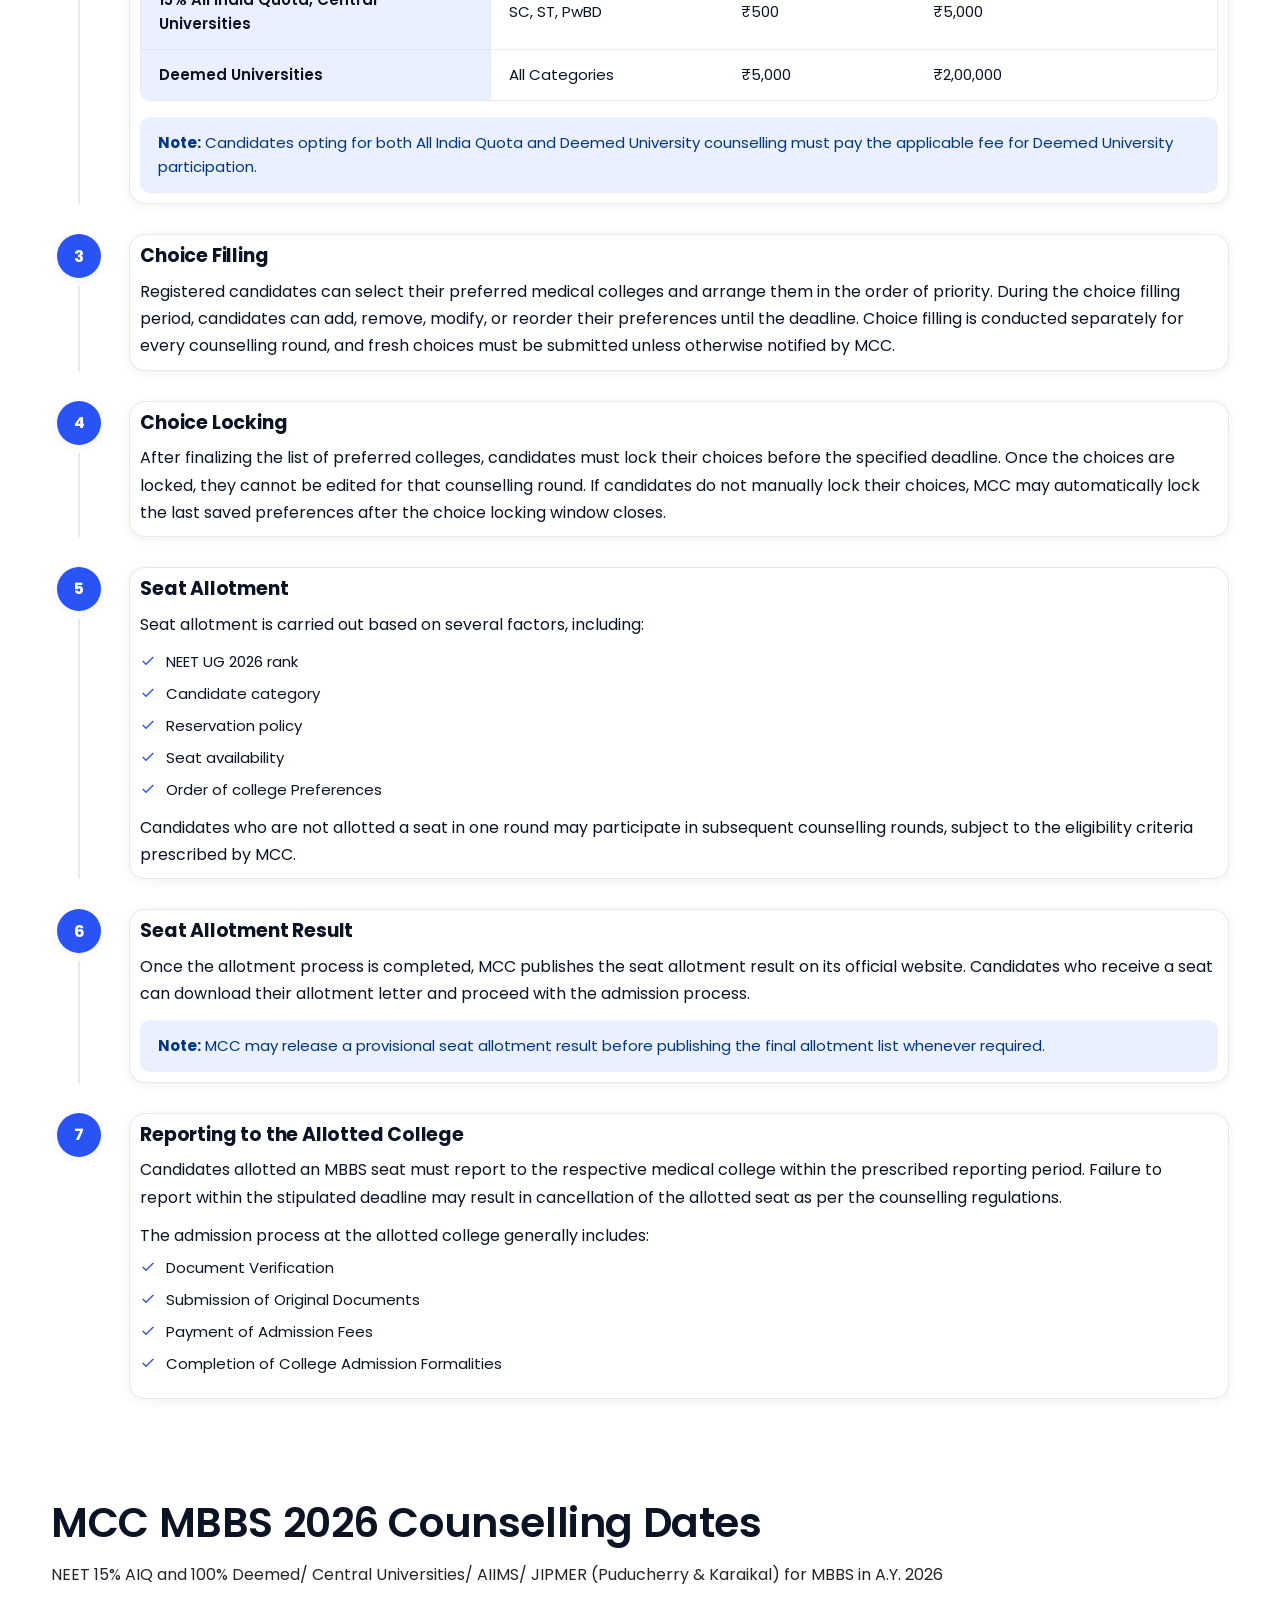
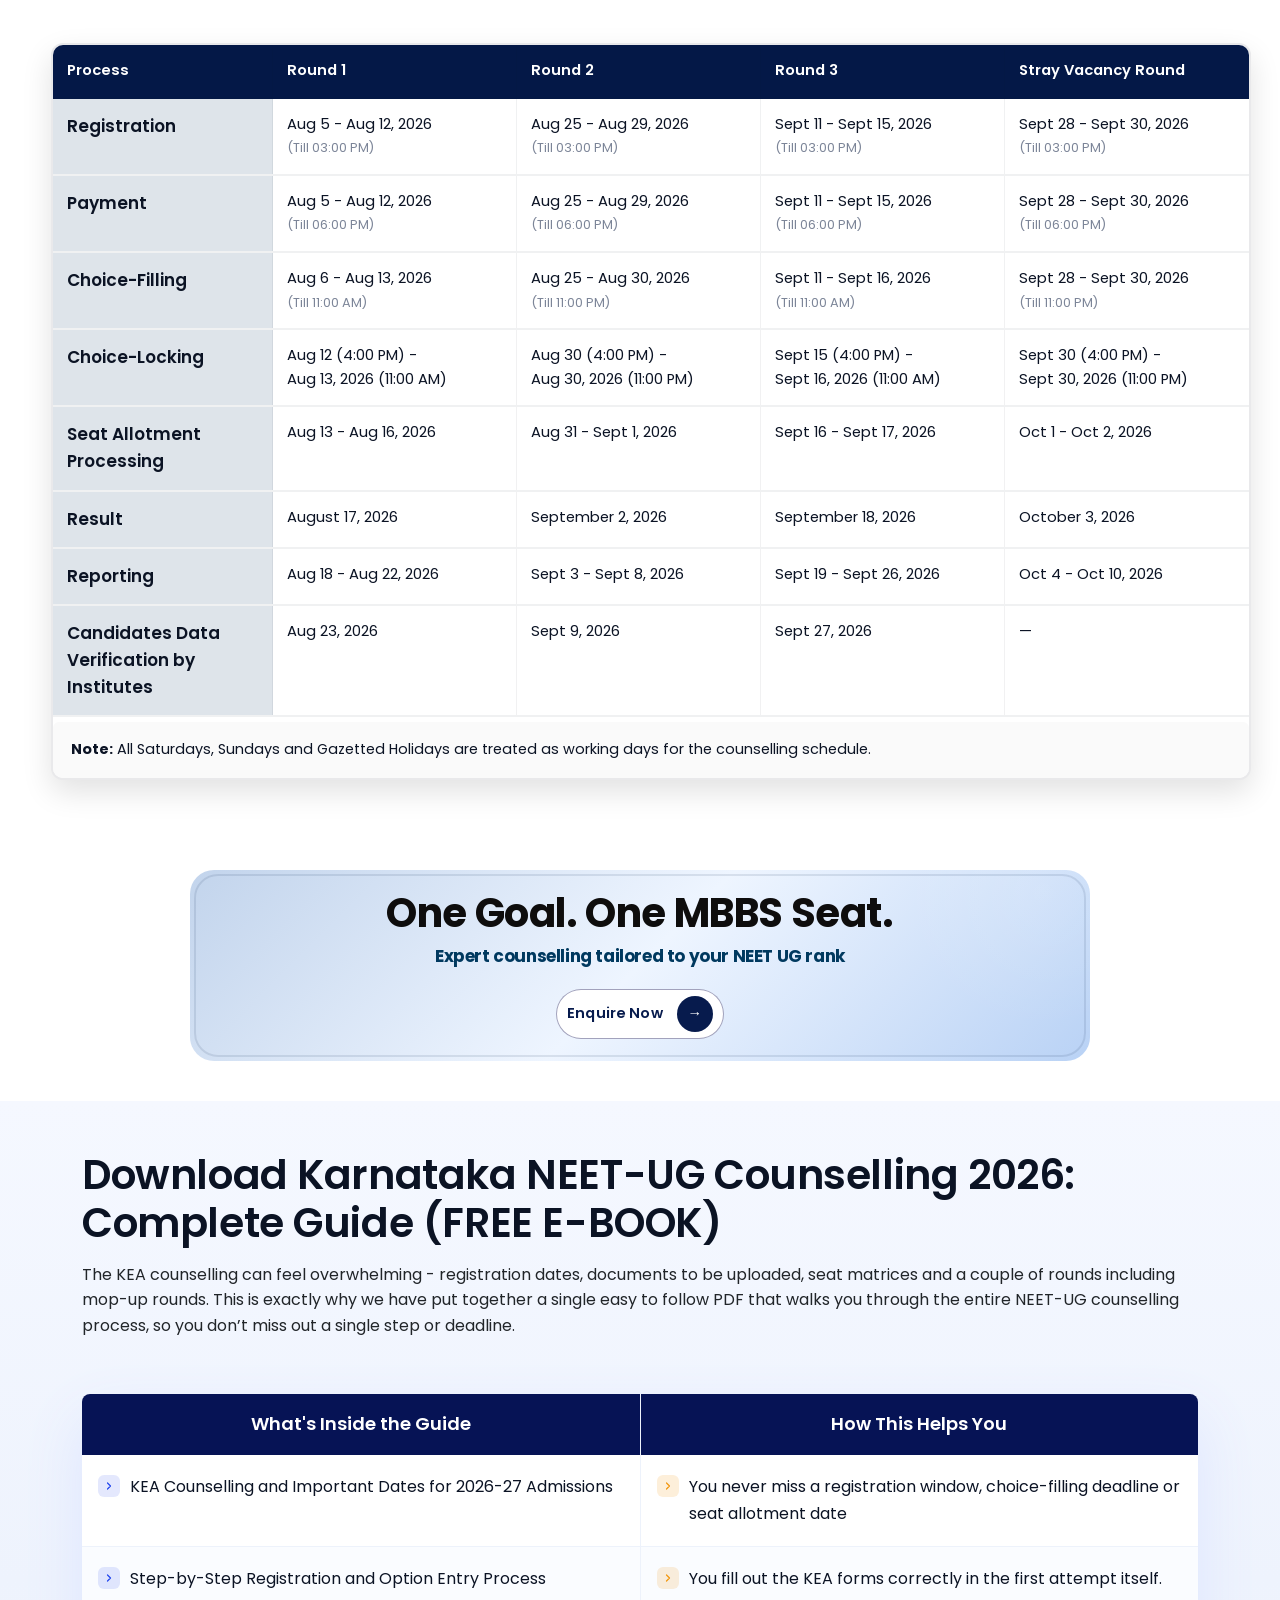
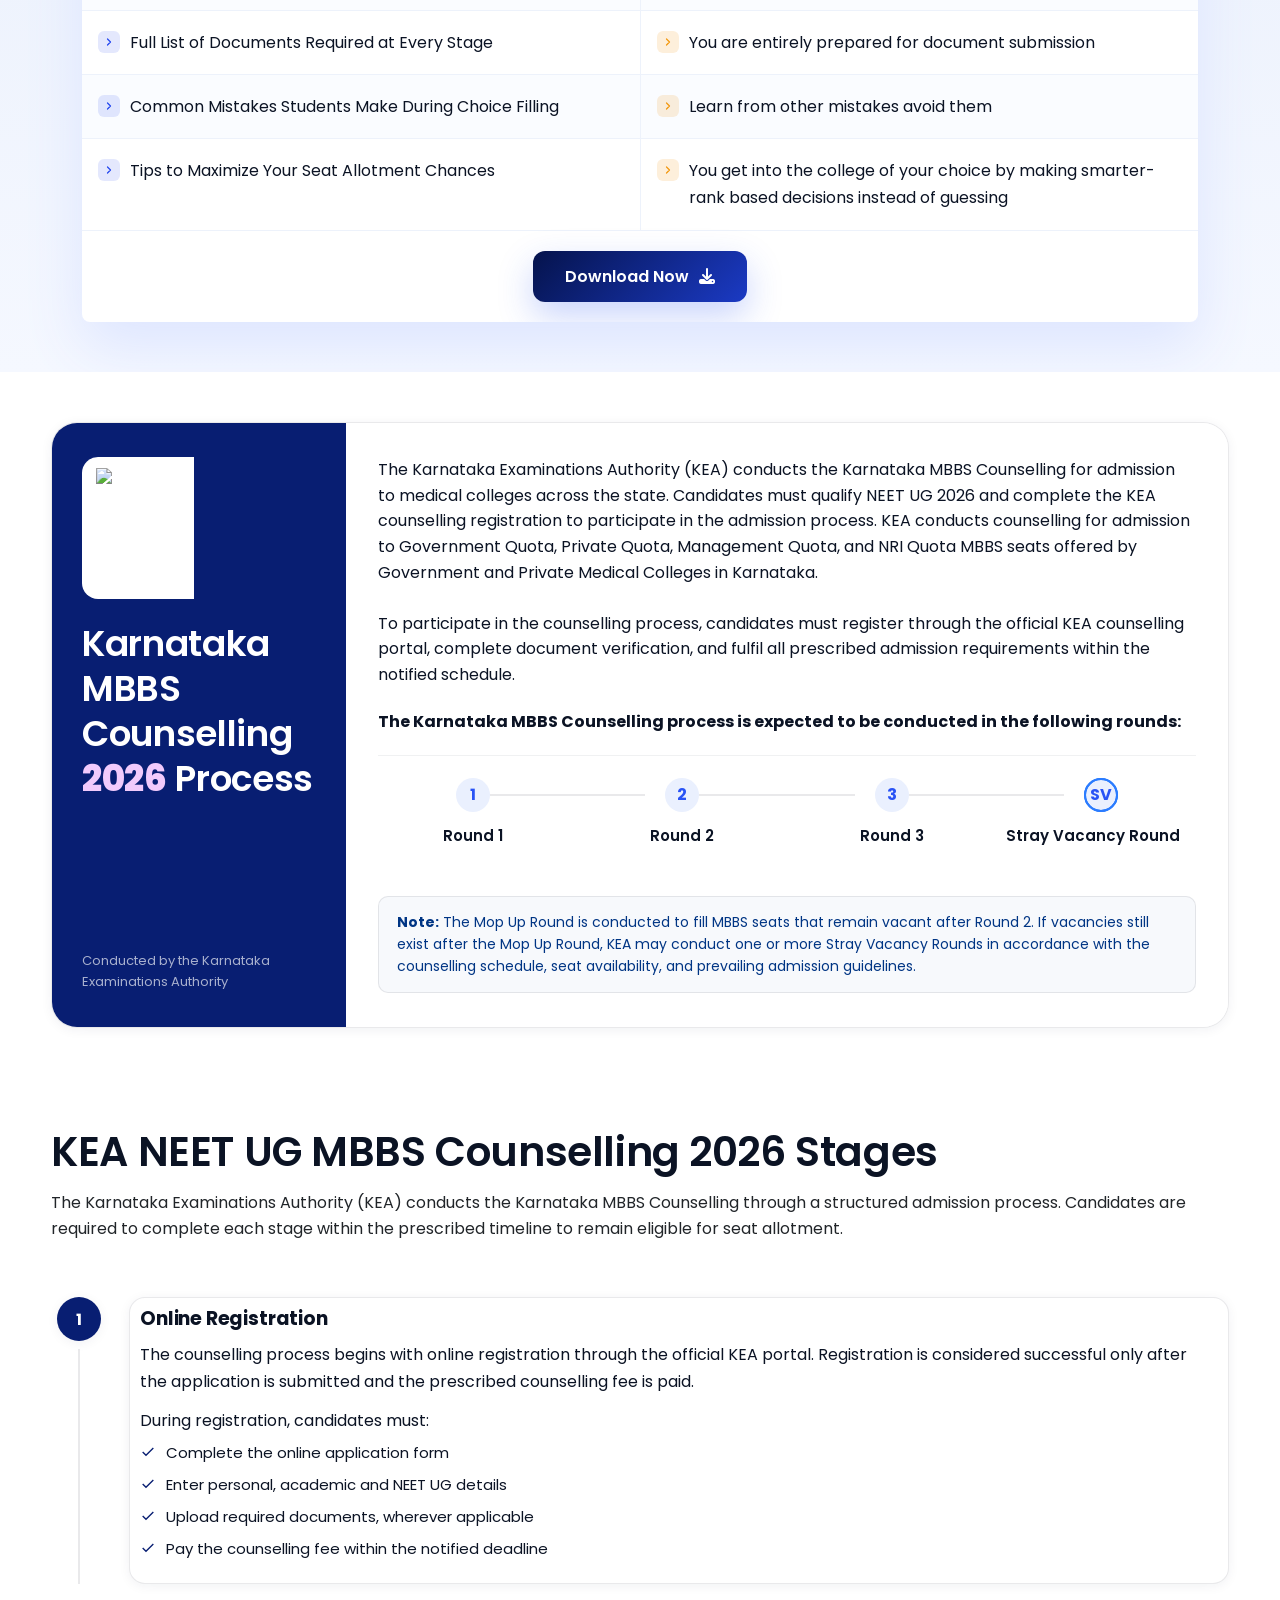
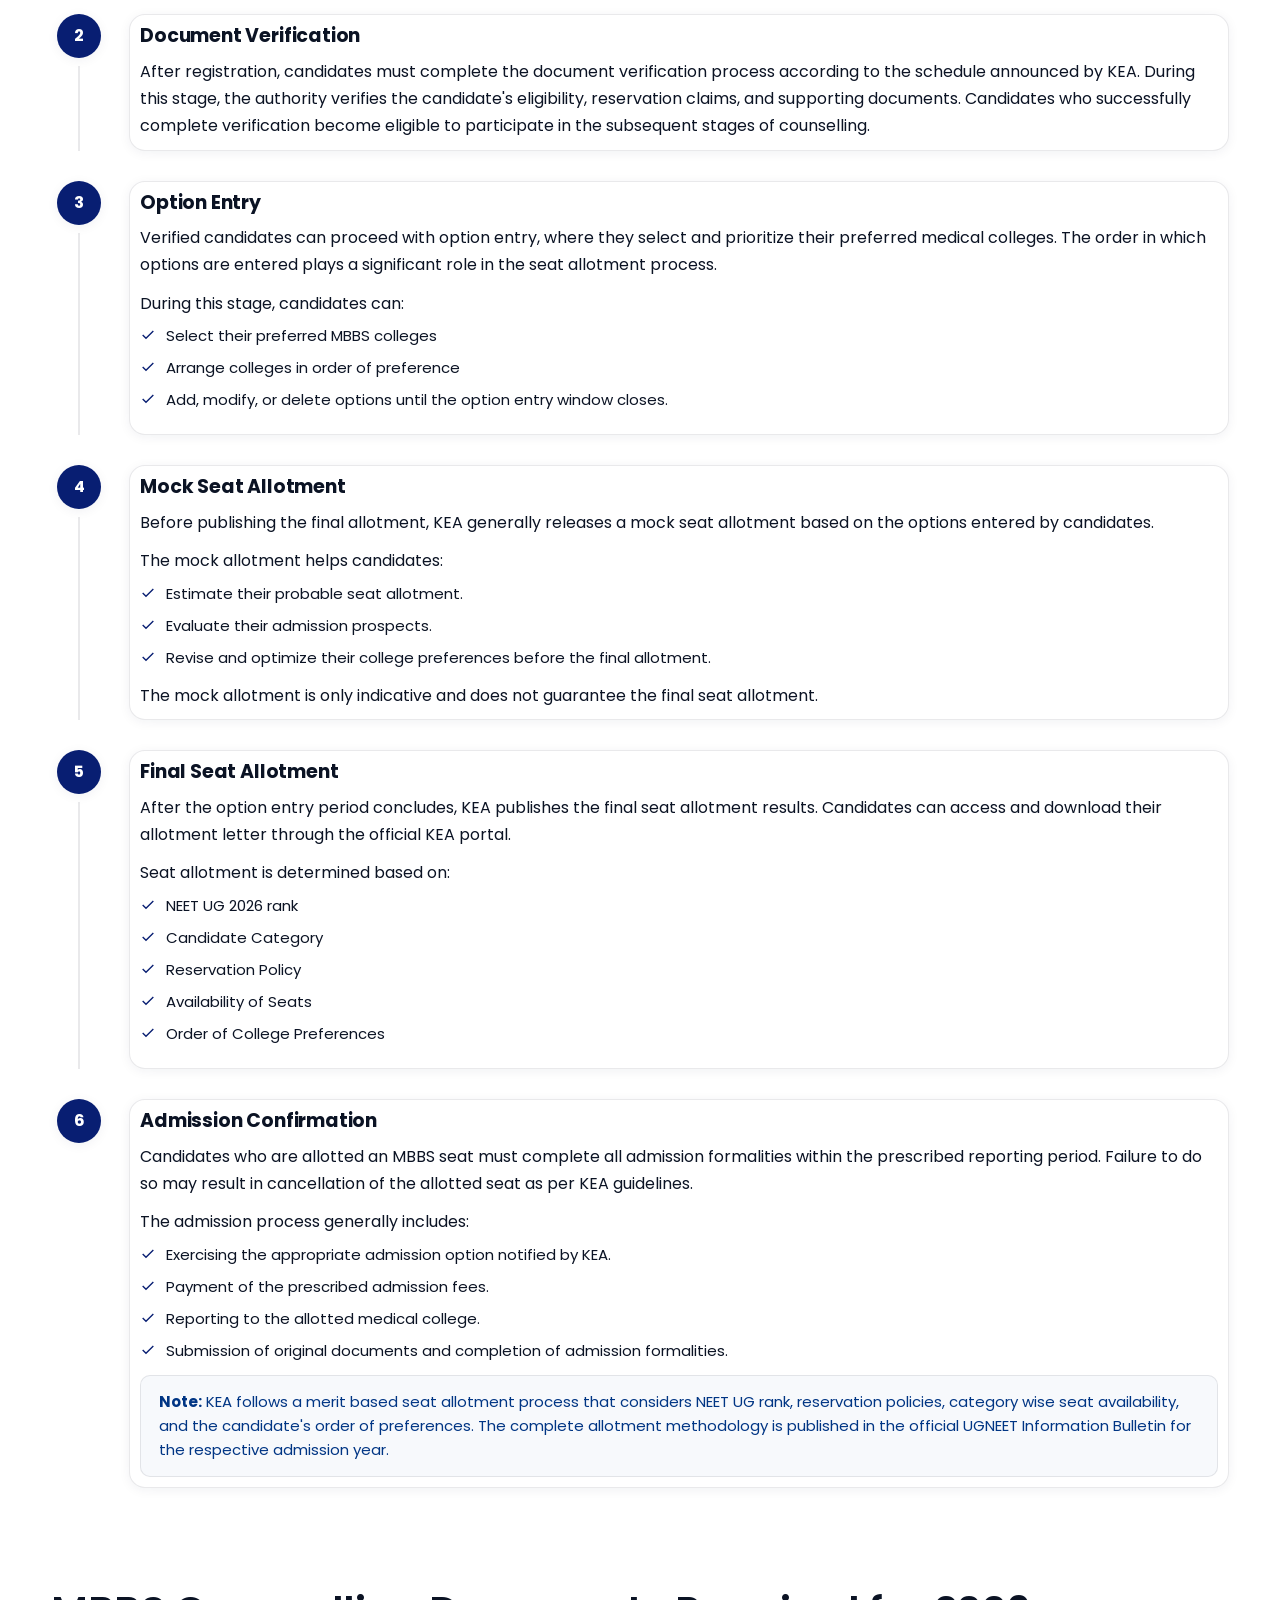
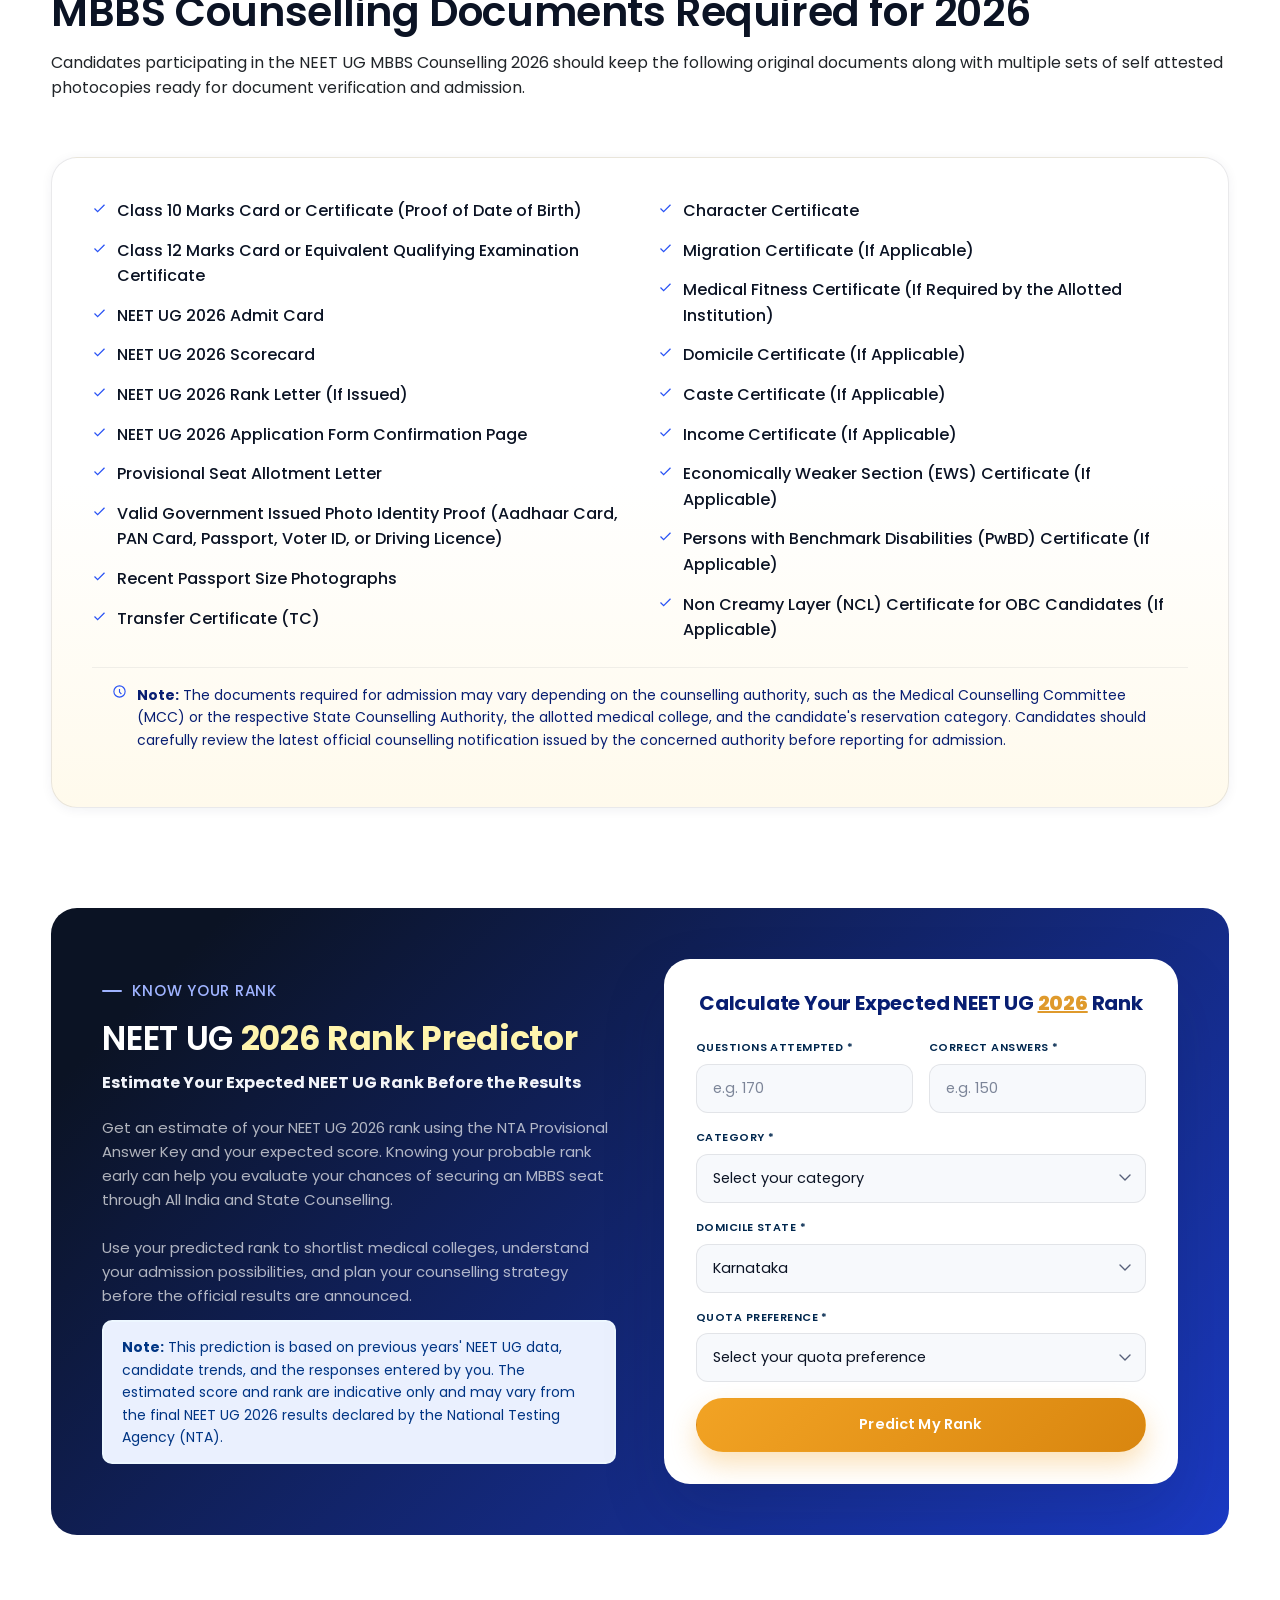
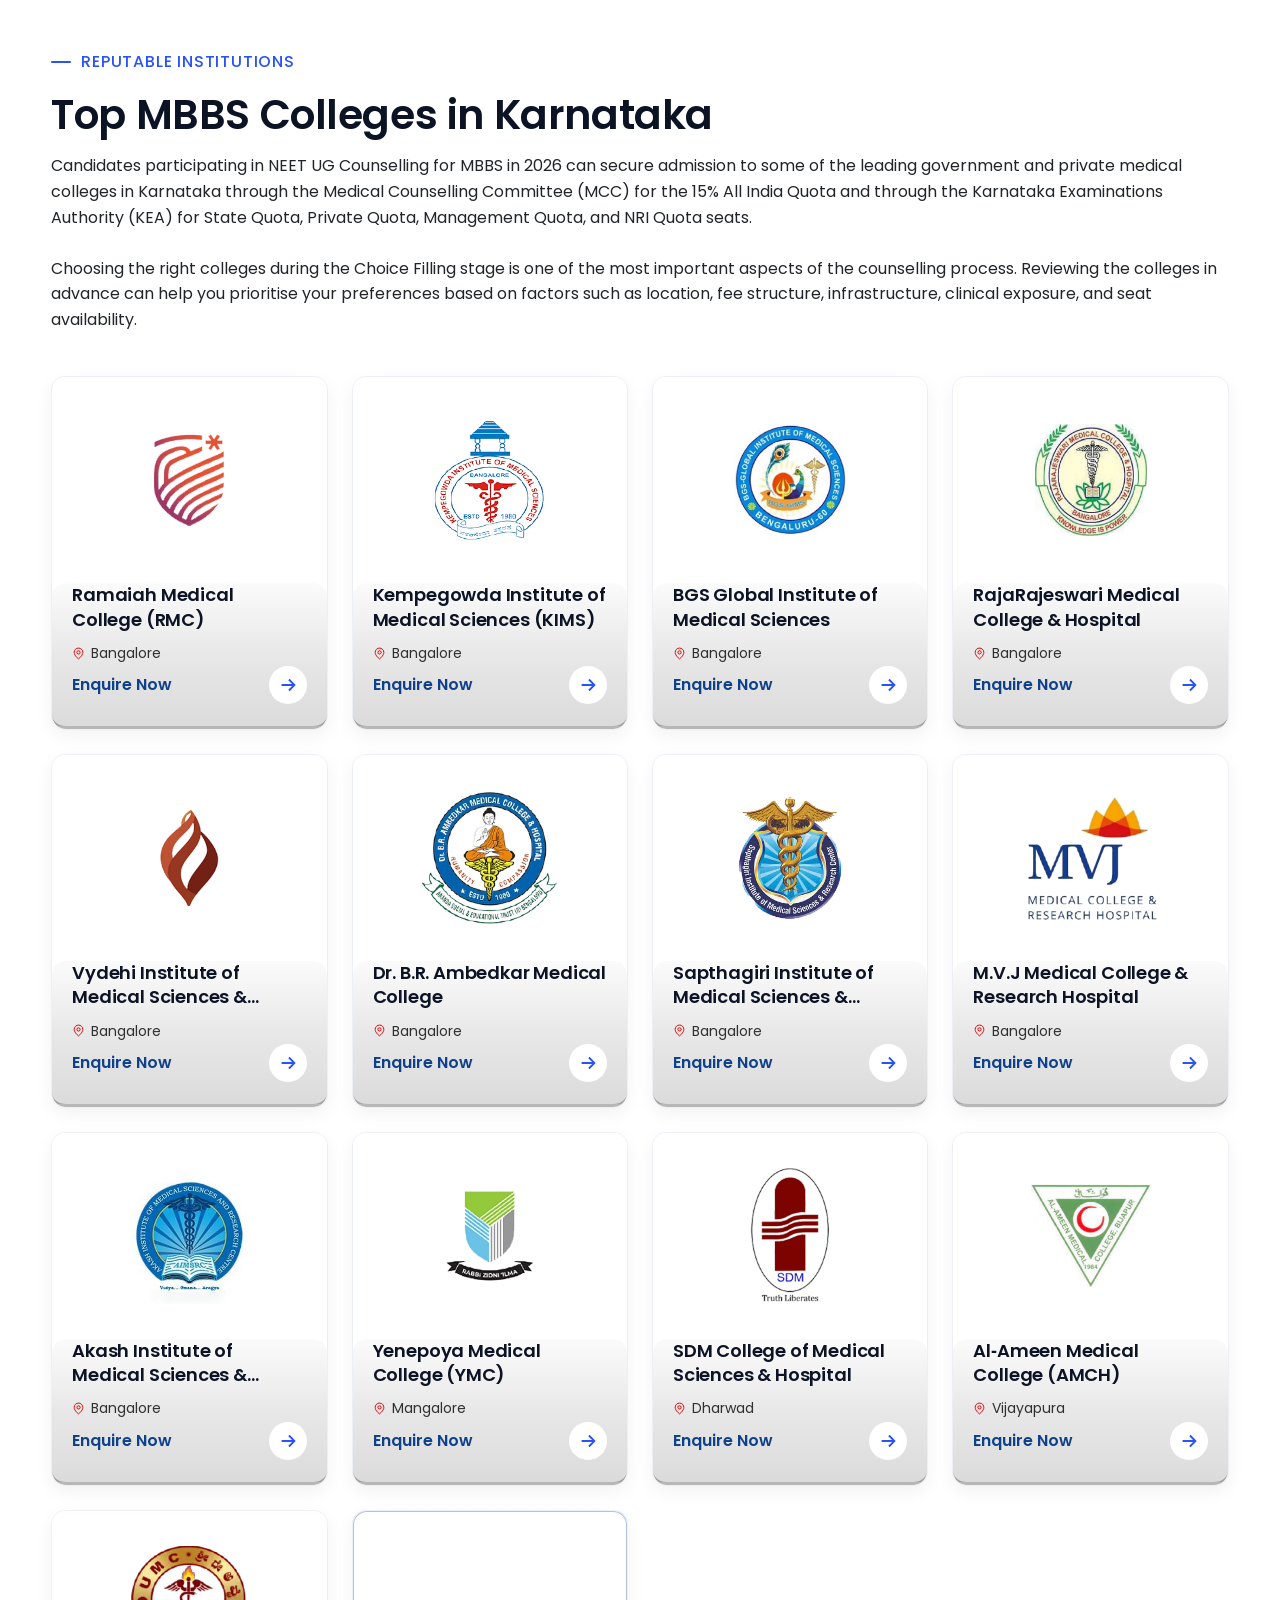
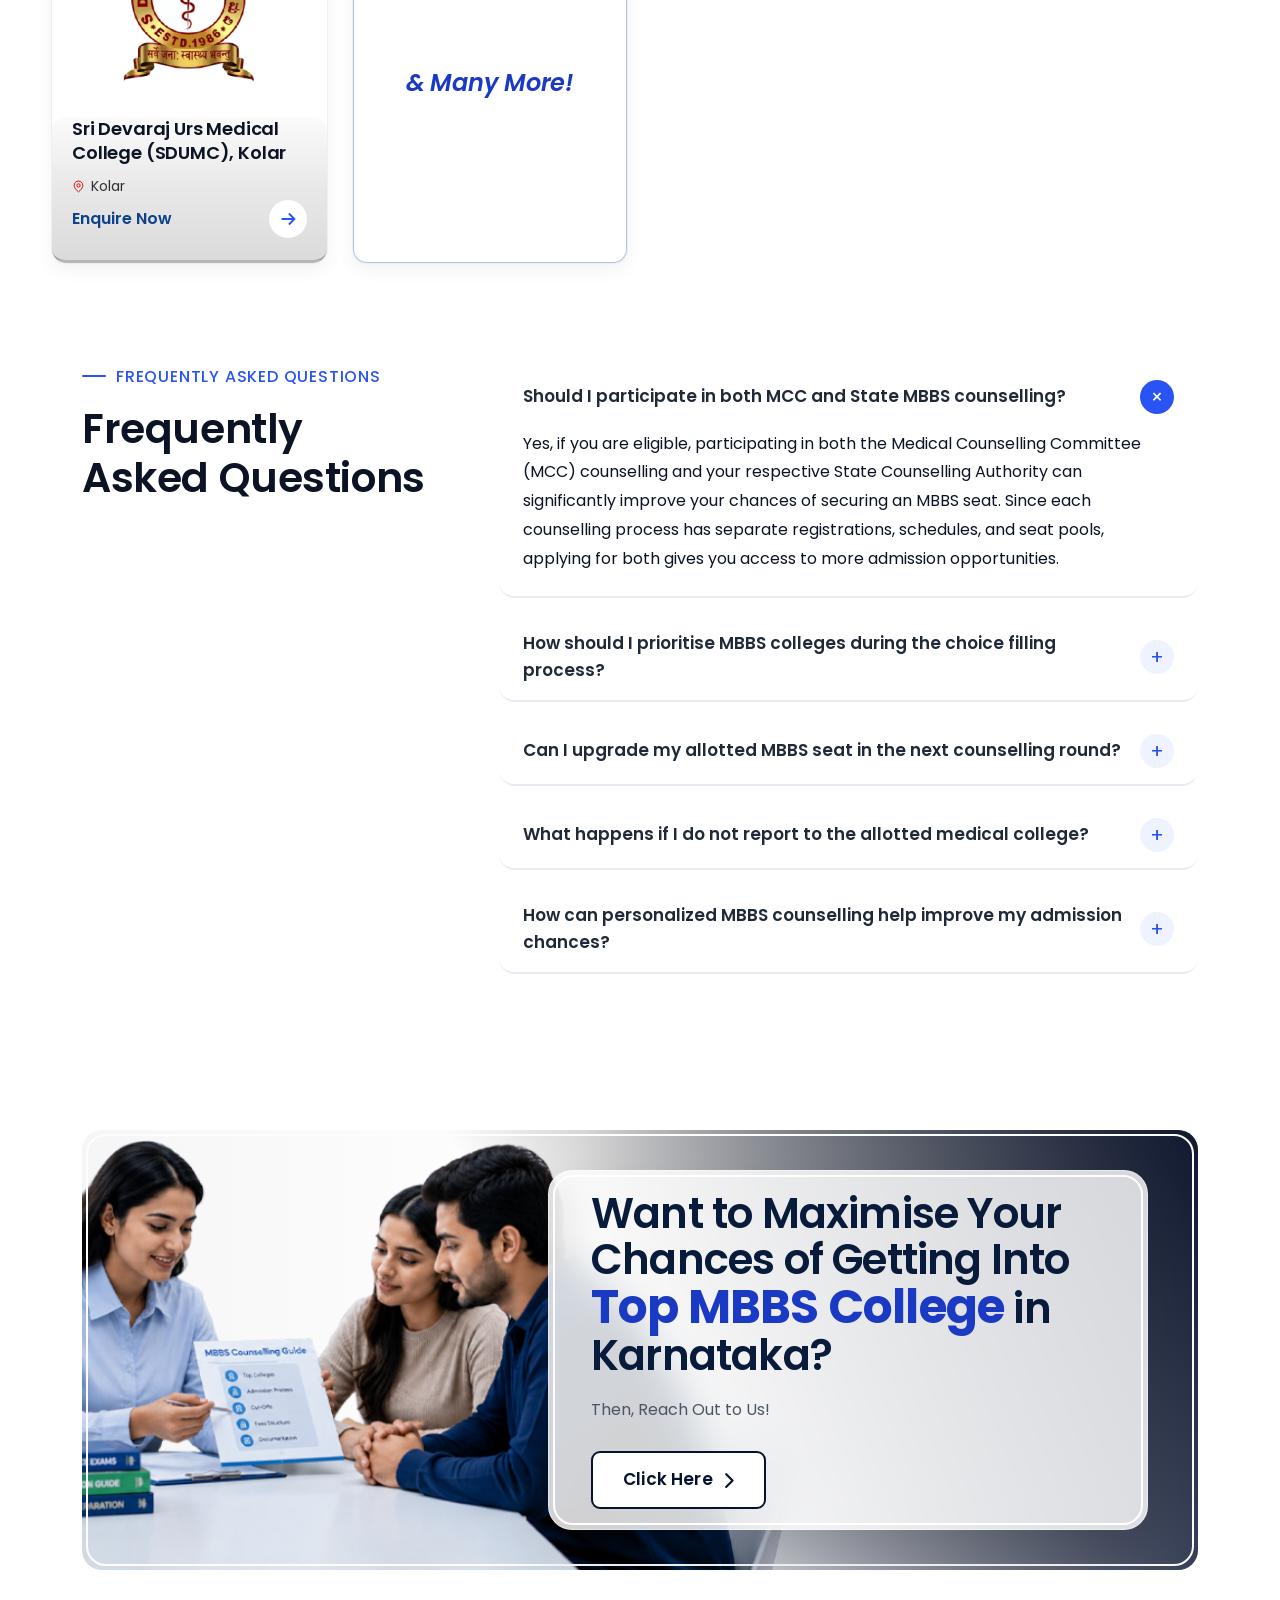
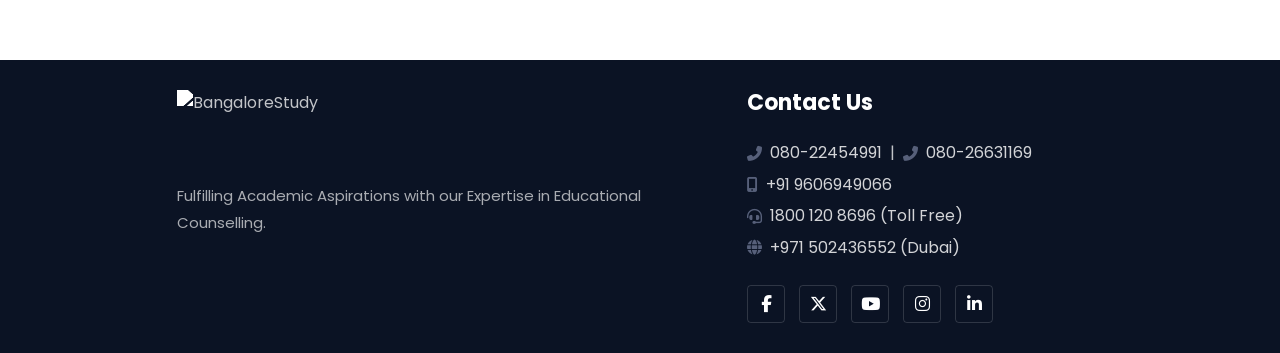
==== commit 0c203a9b: "Update index.html" ====
--- a/index.html
+++ b/index.html
@@ -623,7 +623,6 @@
     <section class="schedule-section">
         <div class="wrap">
             <div class="sec-head reveal from-left">
-                <p class="eyebrow">Step By Step</p>
                 <h2>MCC MBBS 2026 Counselling Dates</h2>
                 <p class="reveal text-dark">NEET 15% AIQ and 100% Deemed/ Central Universities/ AIIMS/ JIPMER
                     (Puducherry & Karaikal) for MBBS in A.Y. 2026
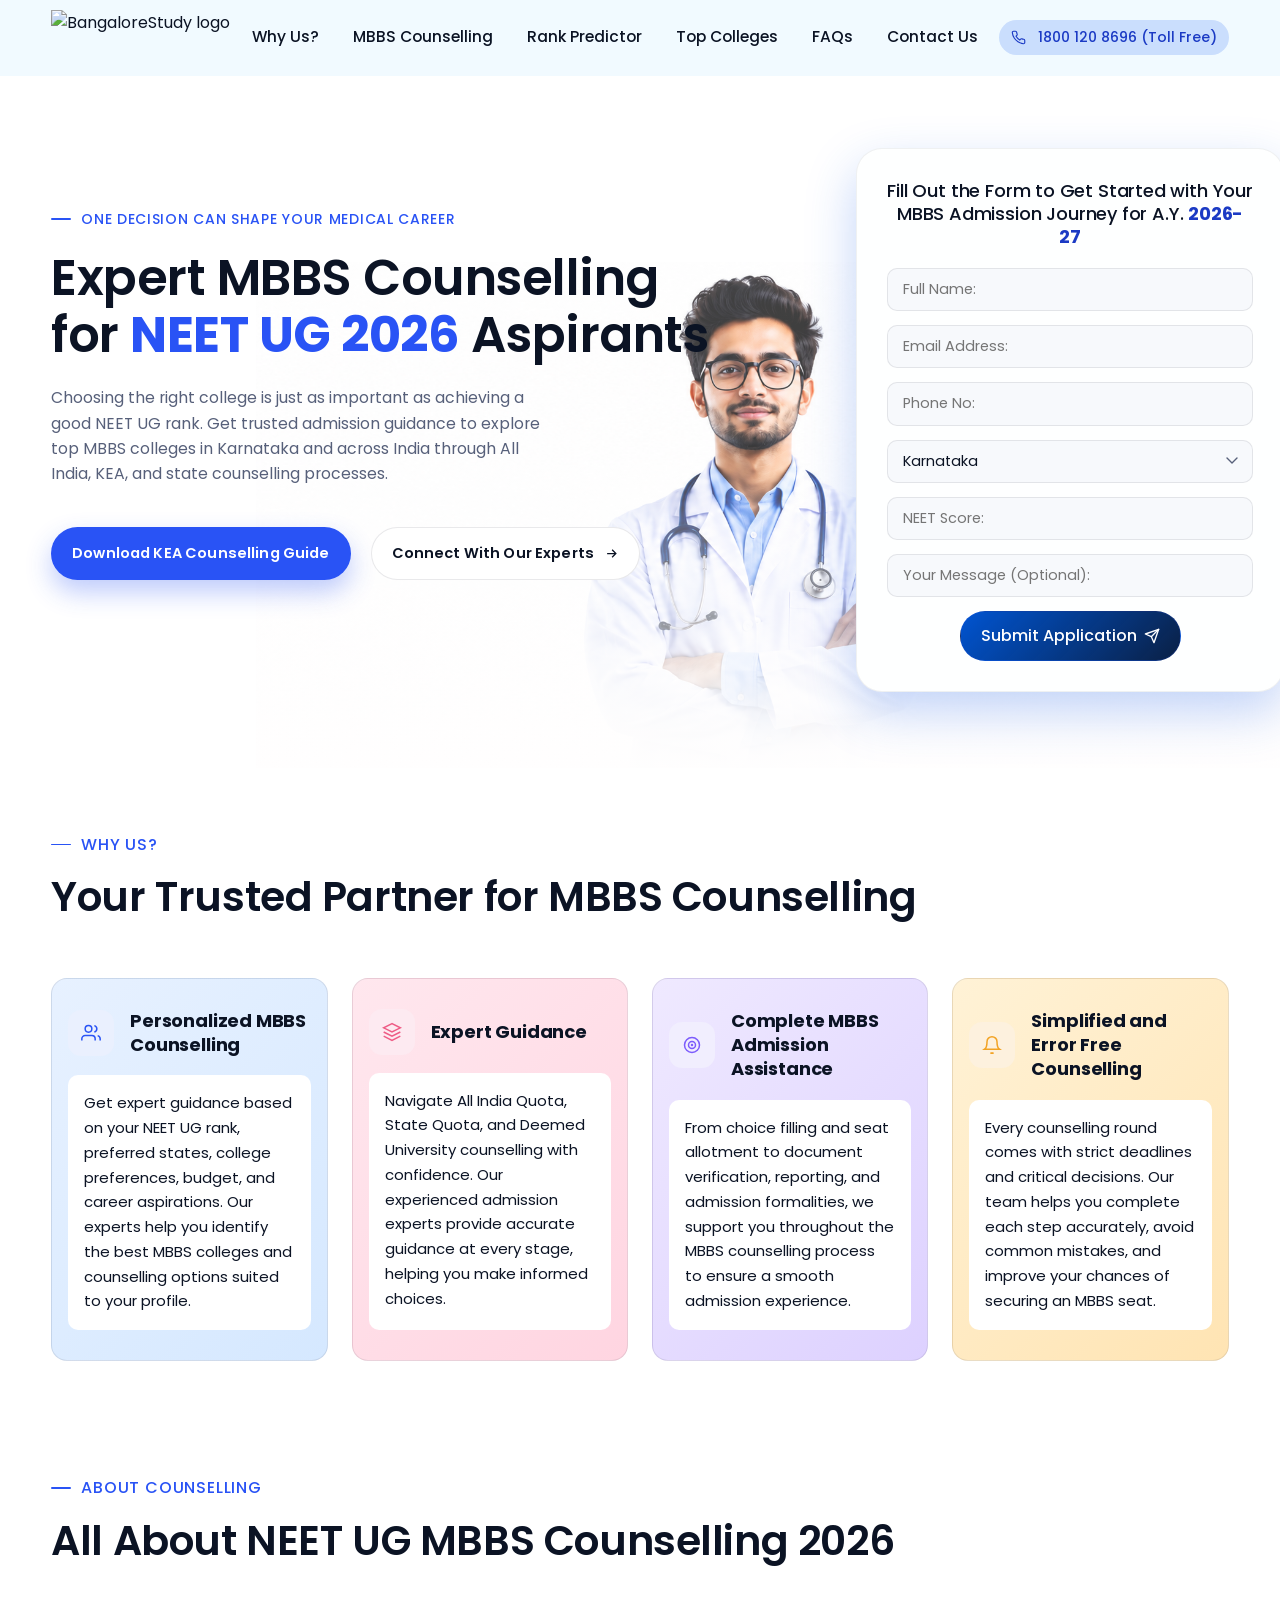
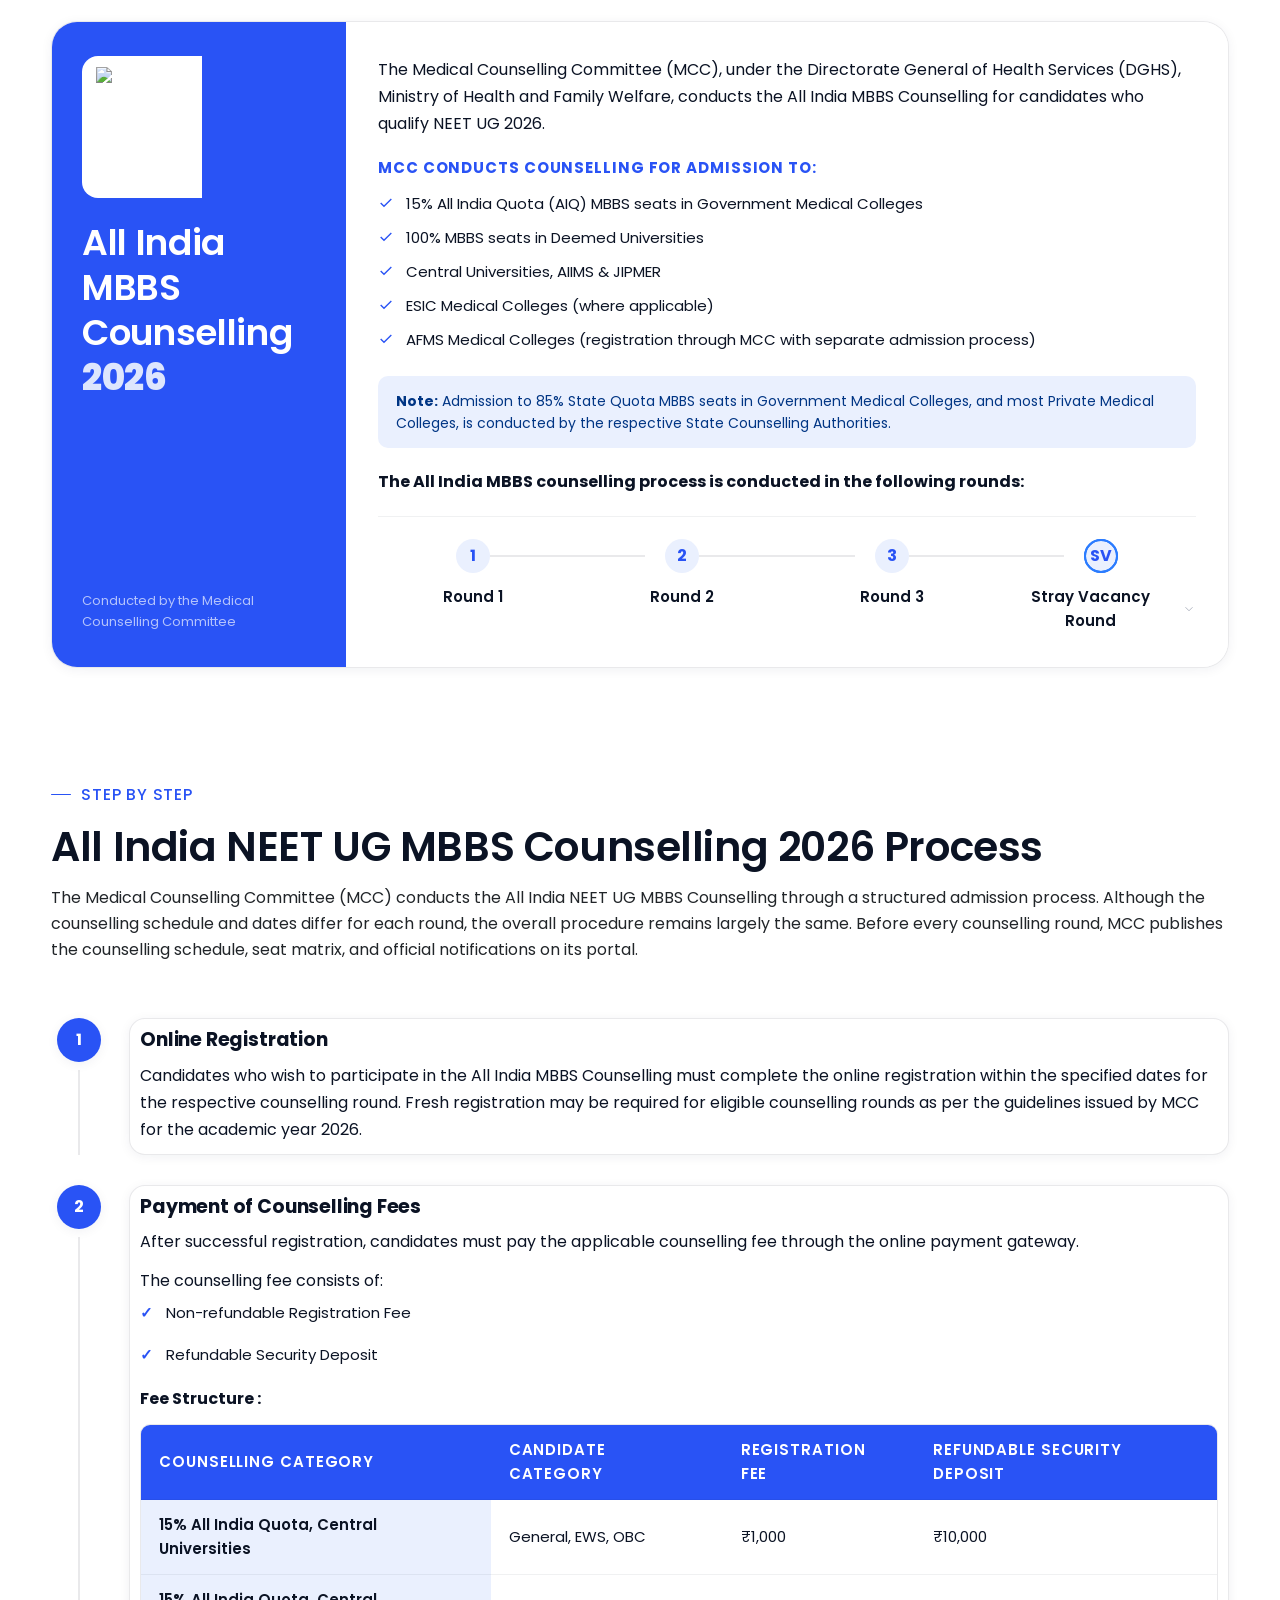
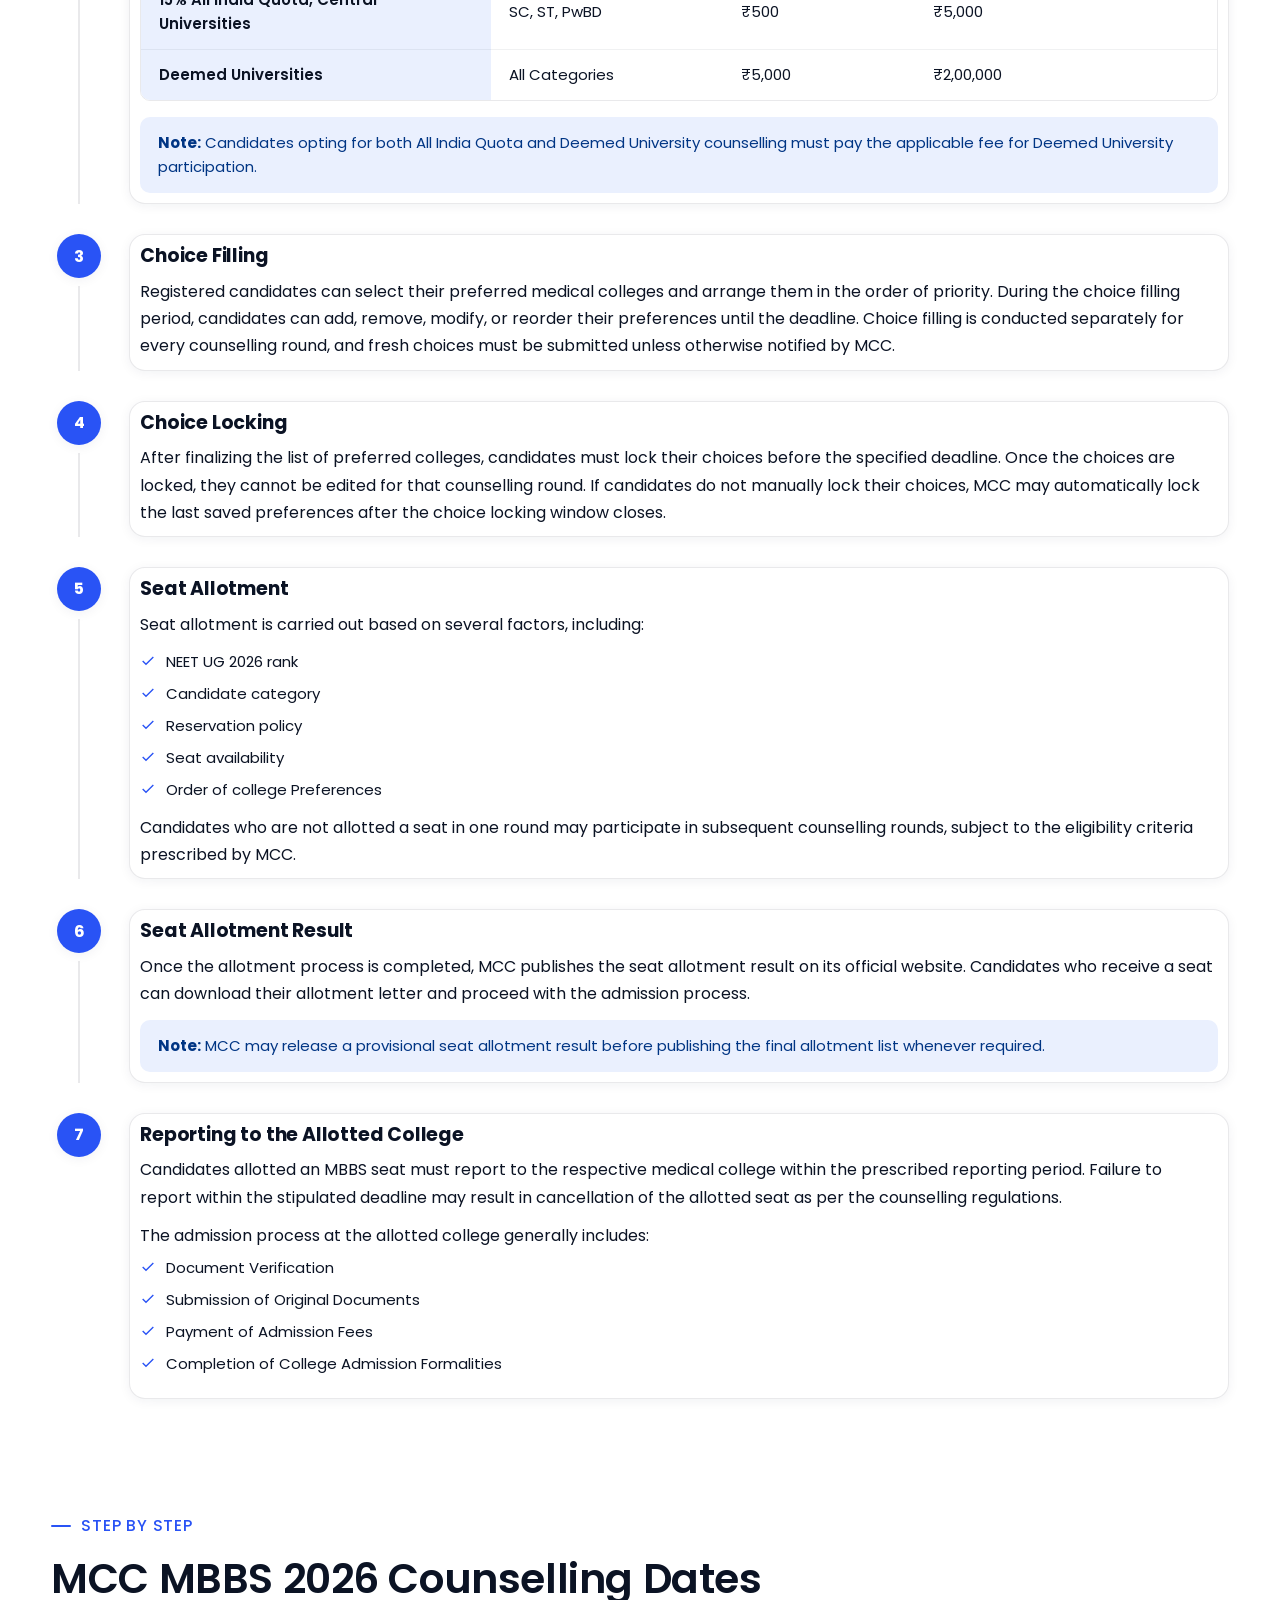
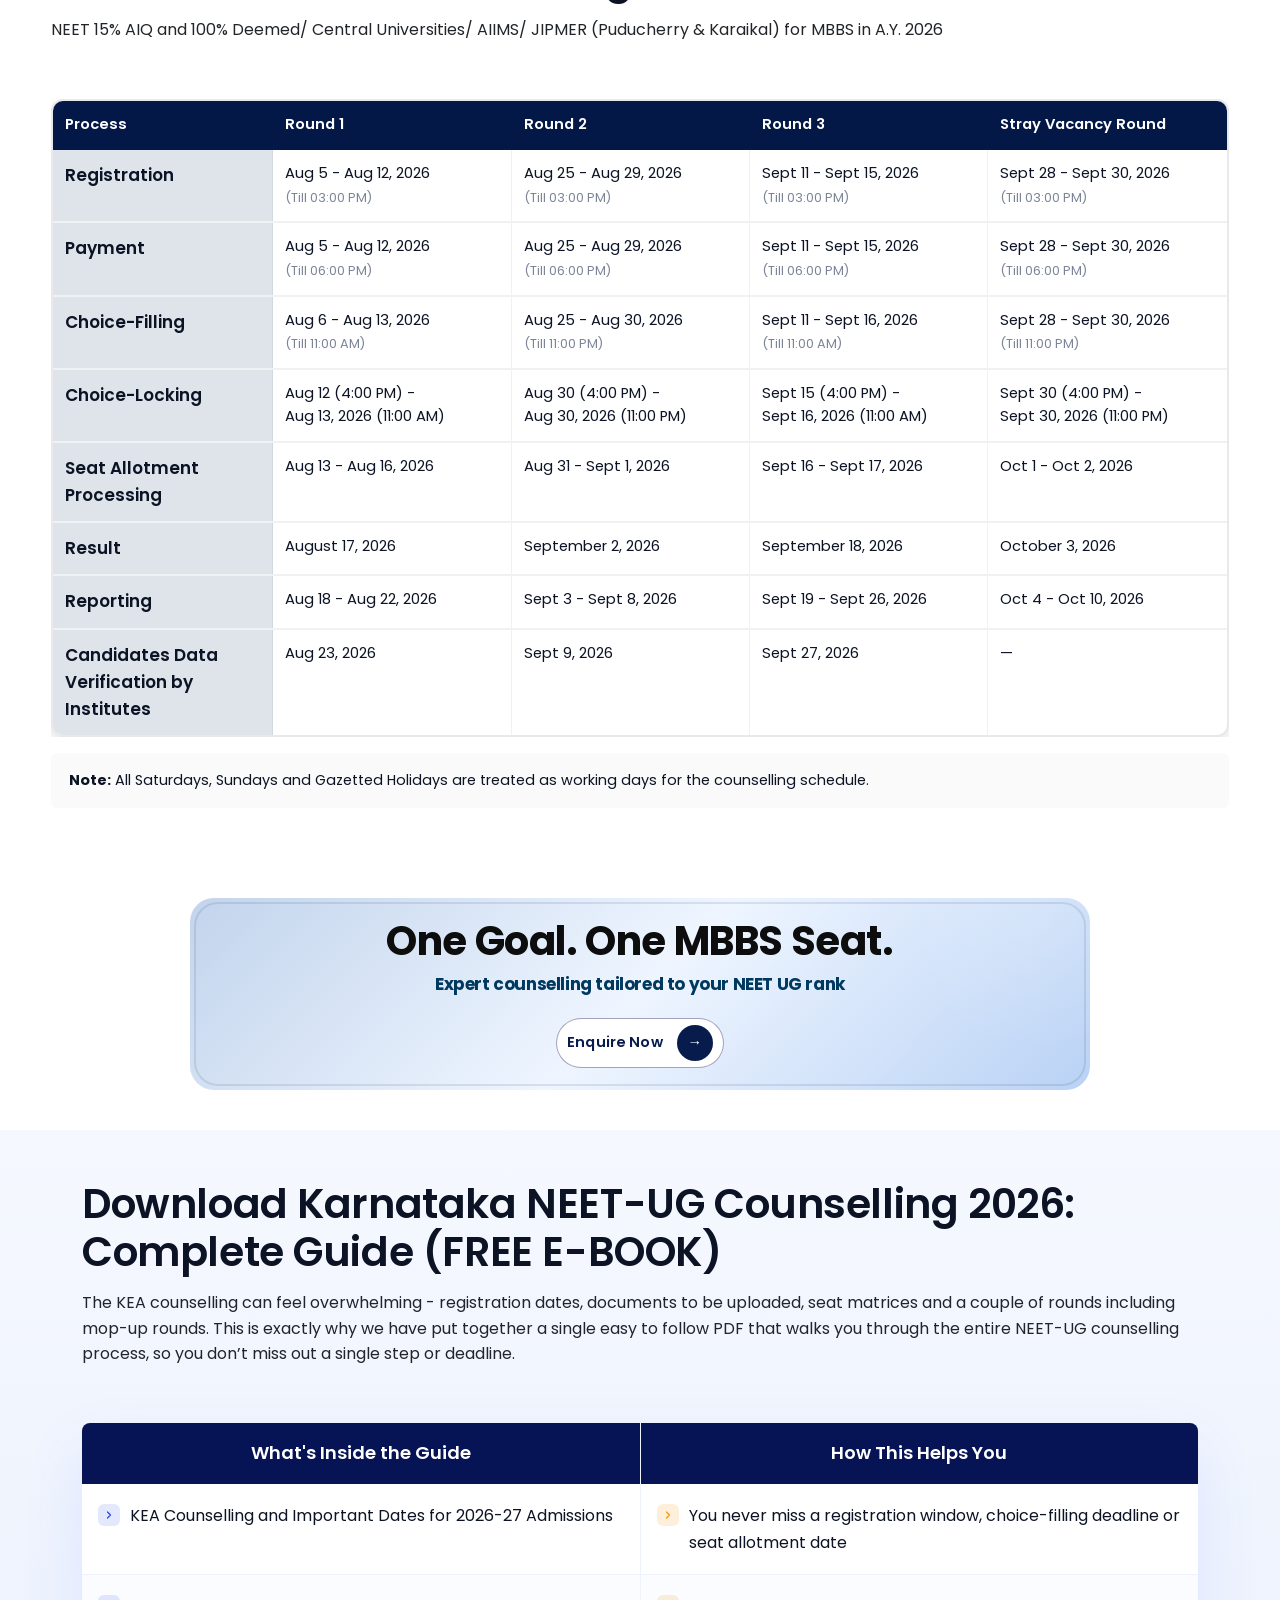
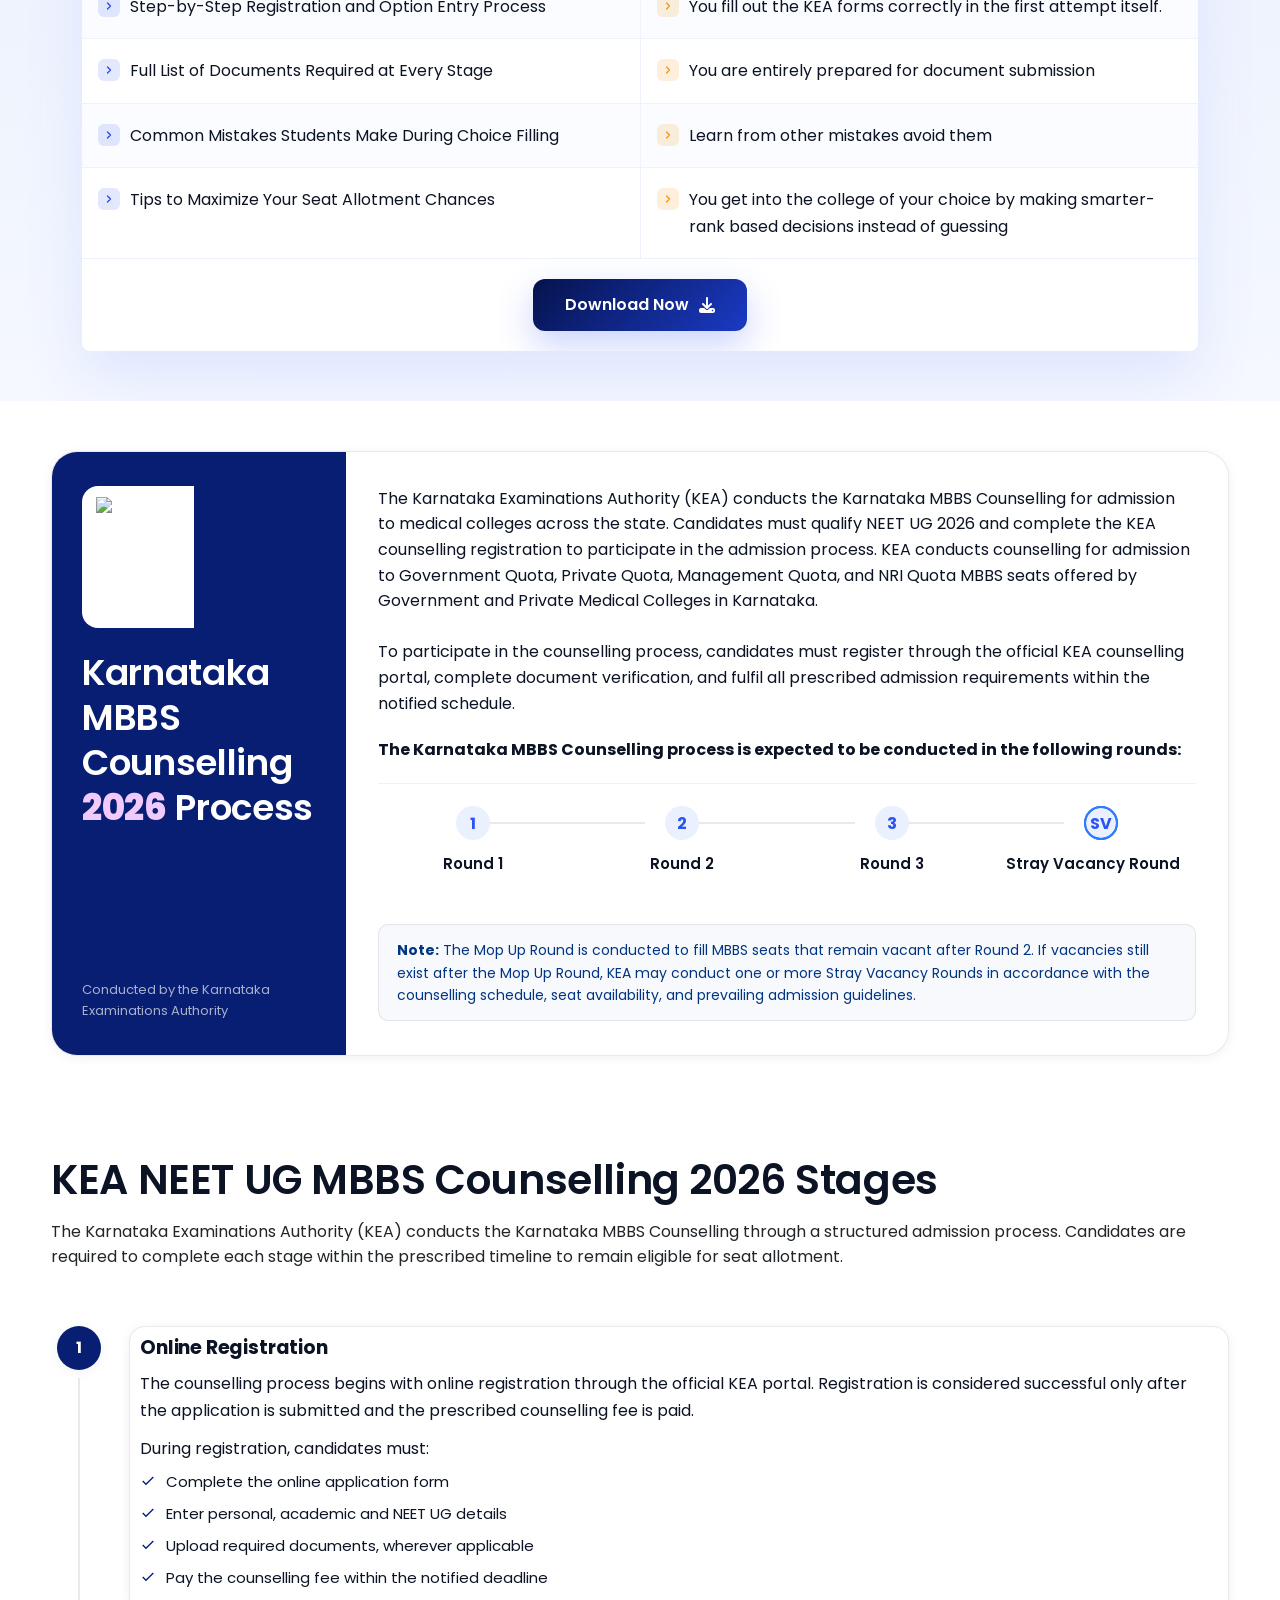
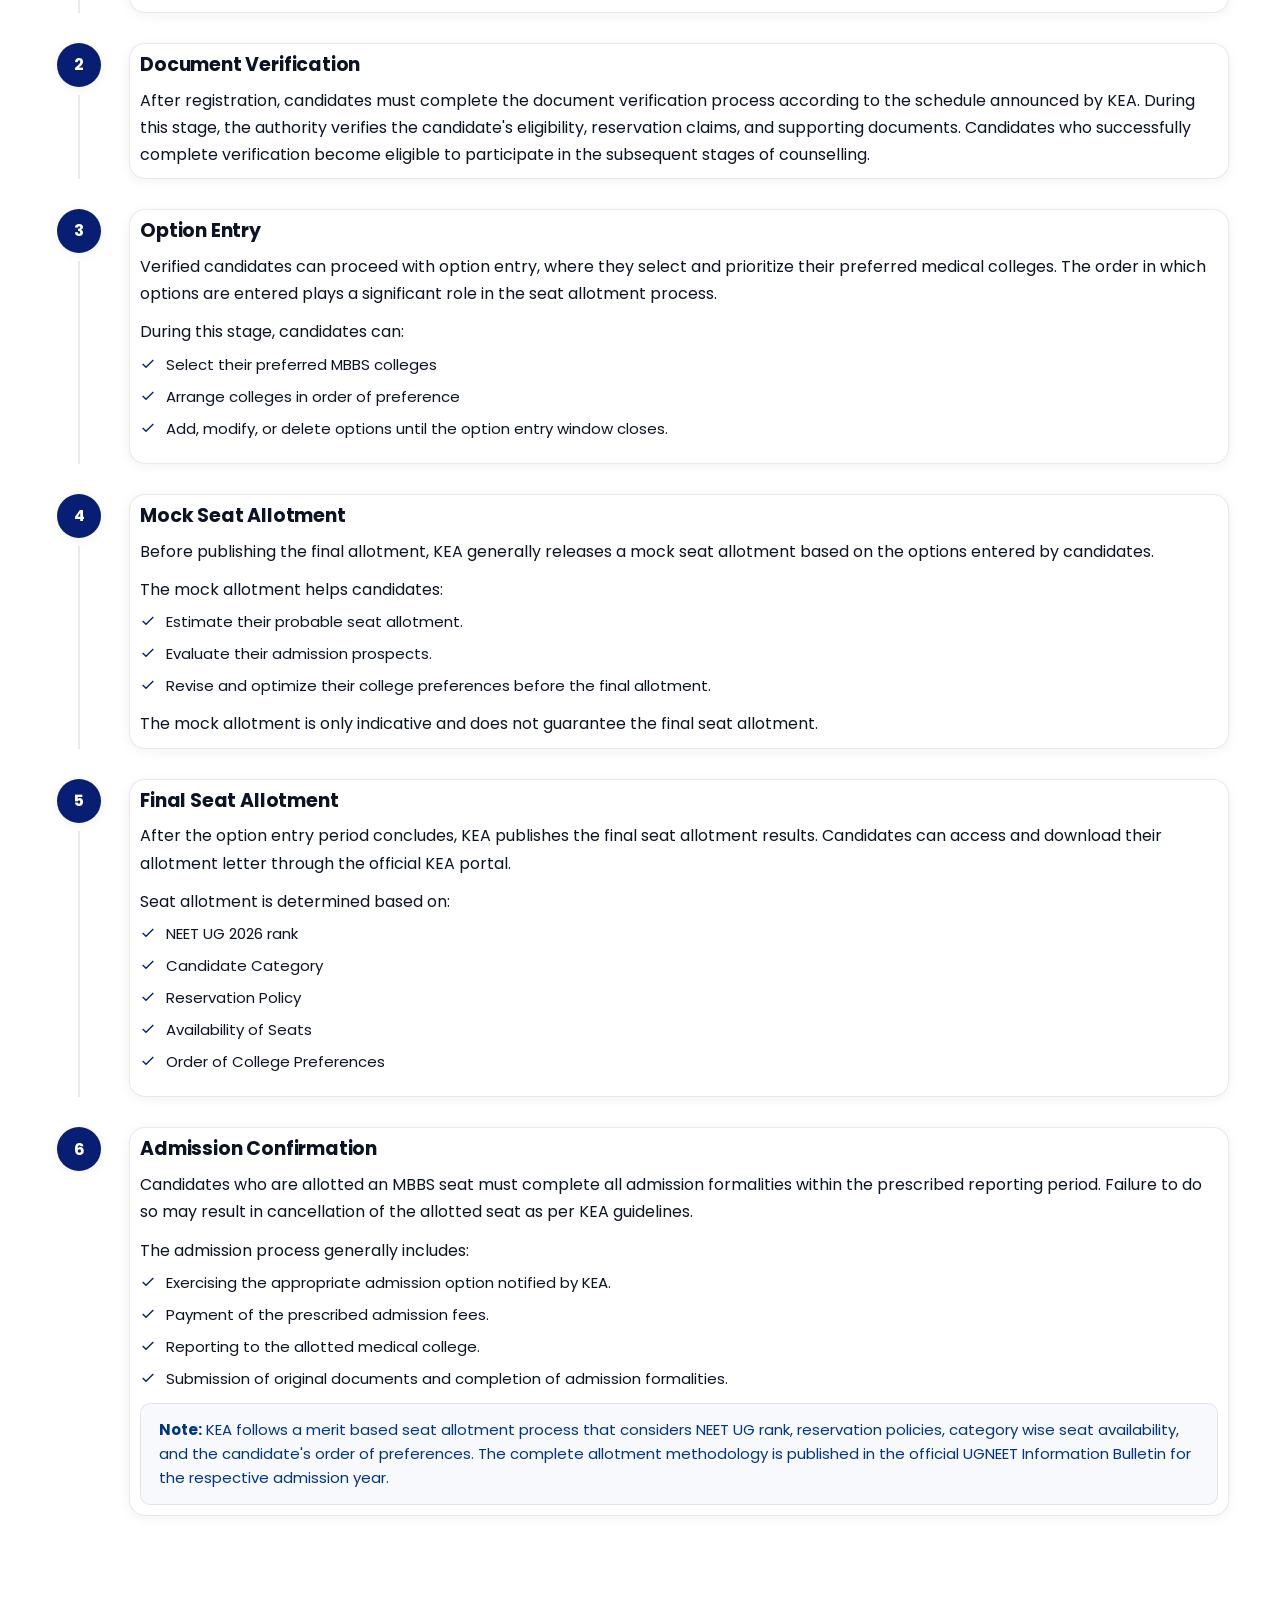
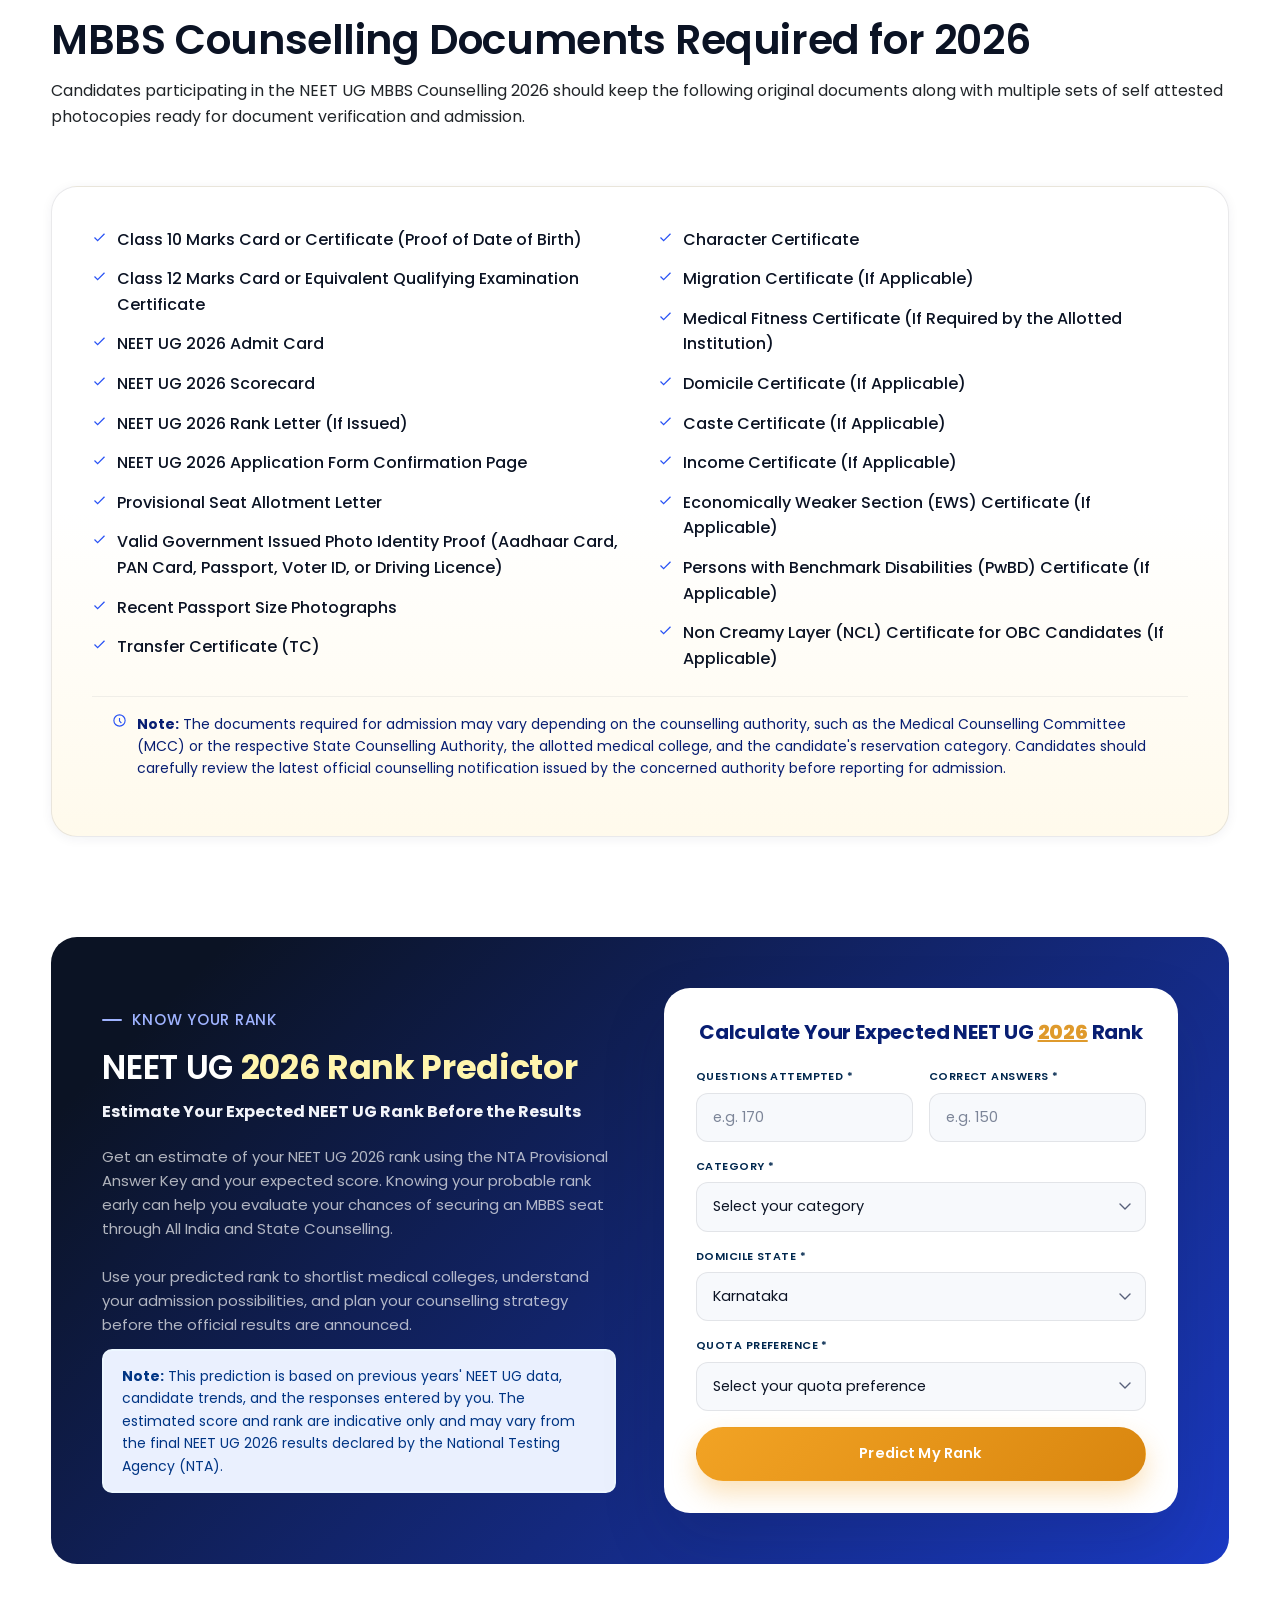
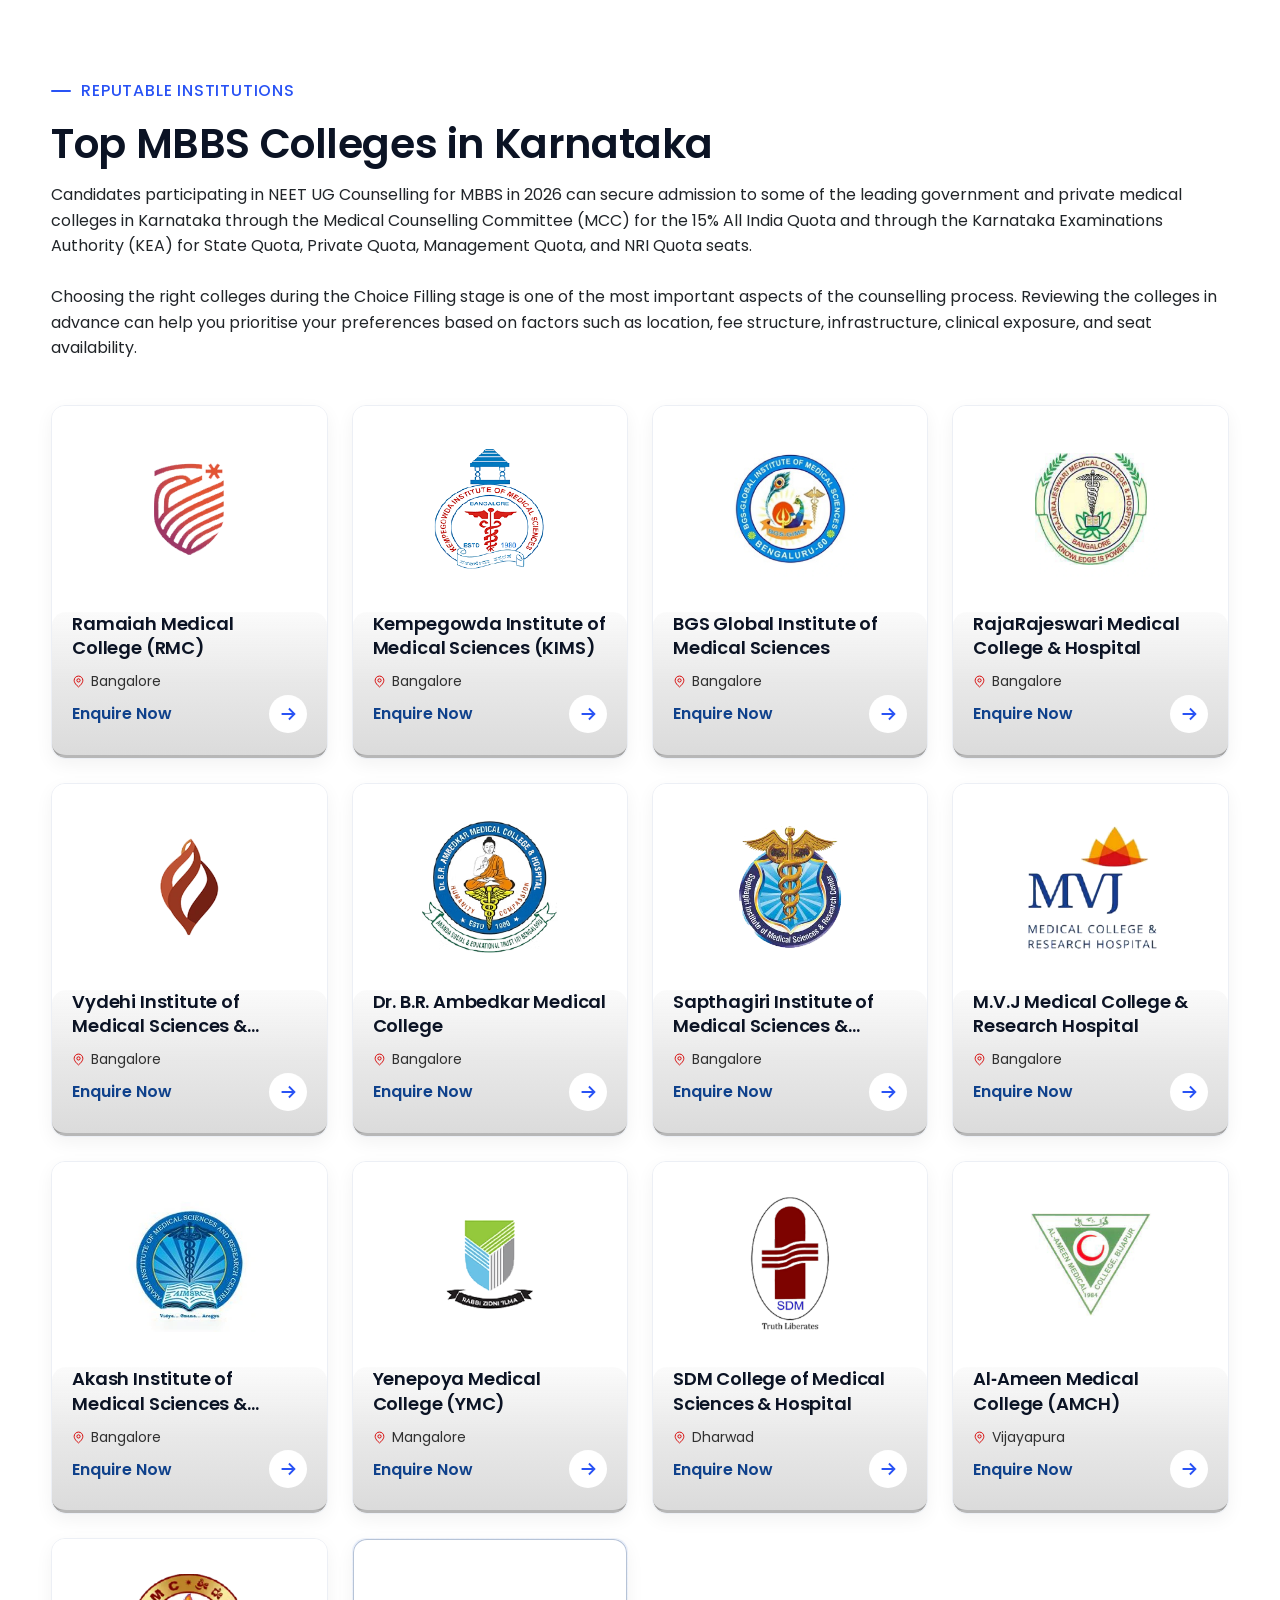
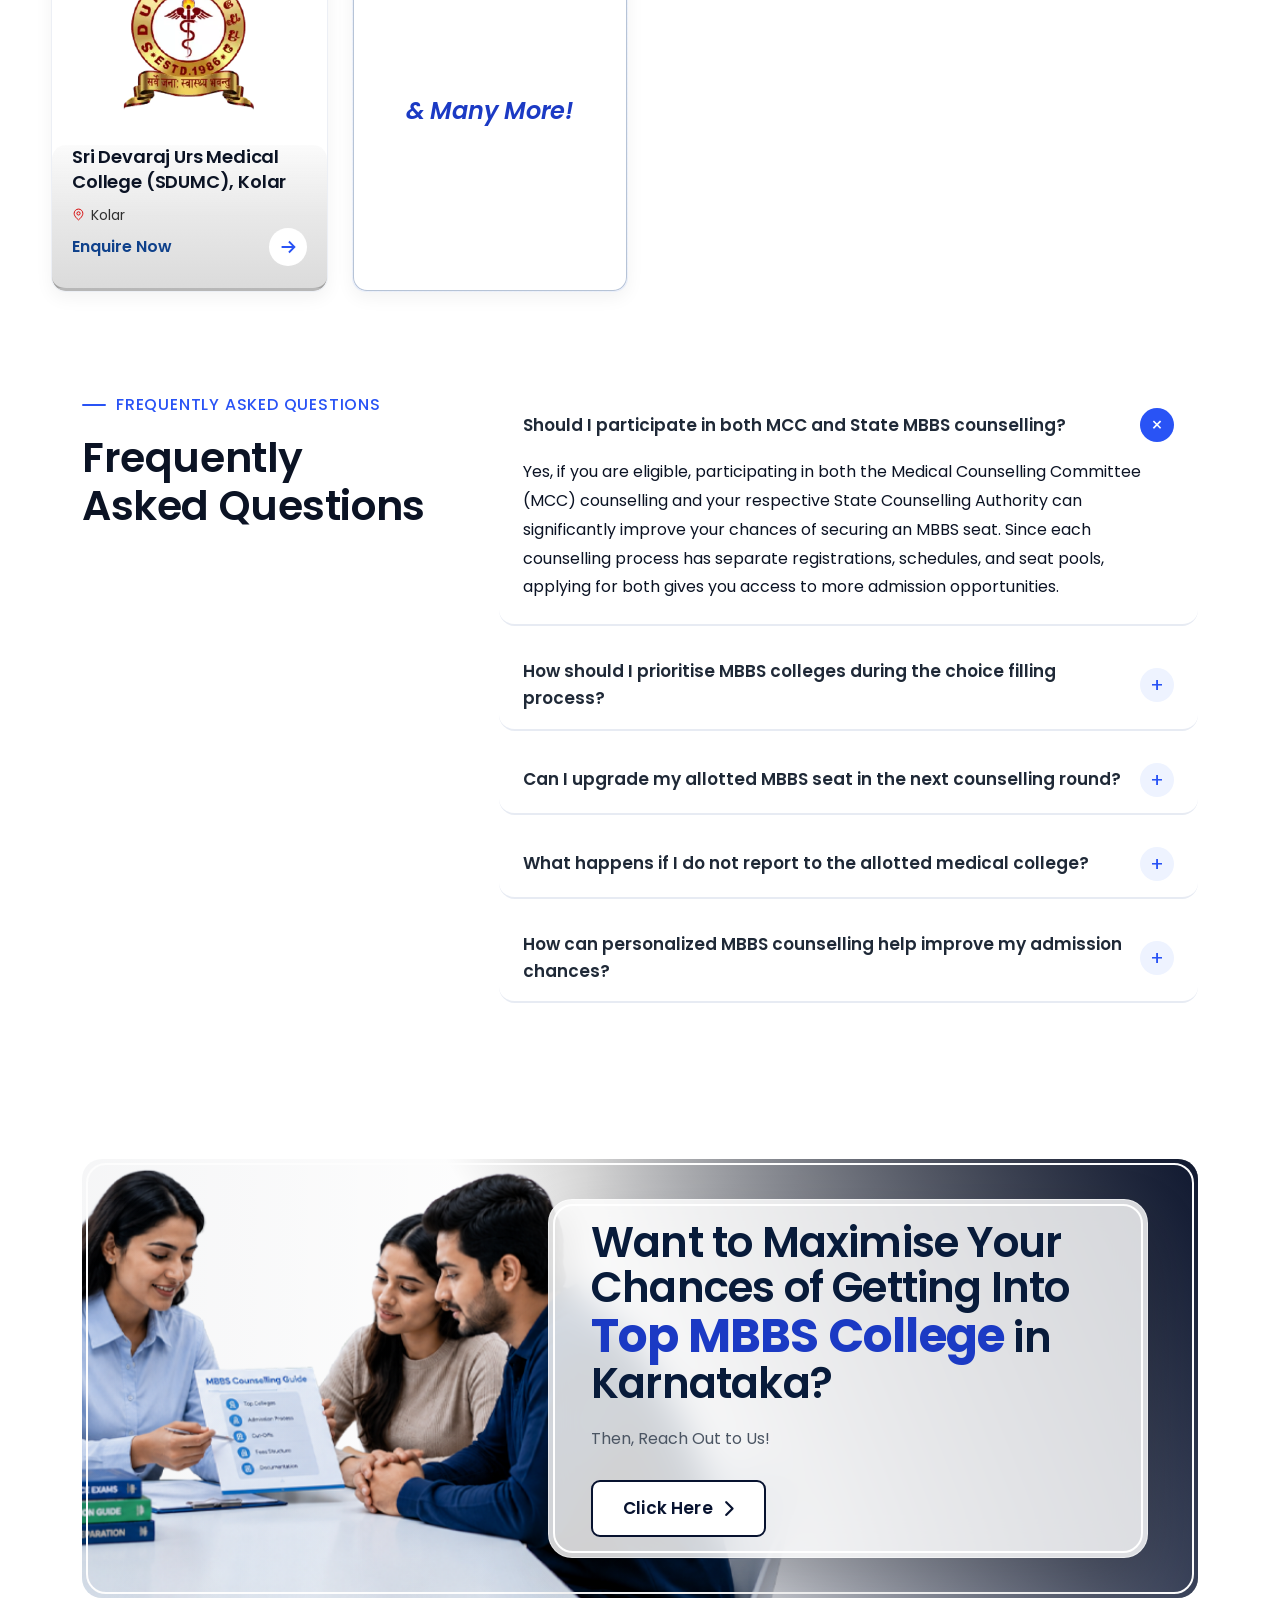
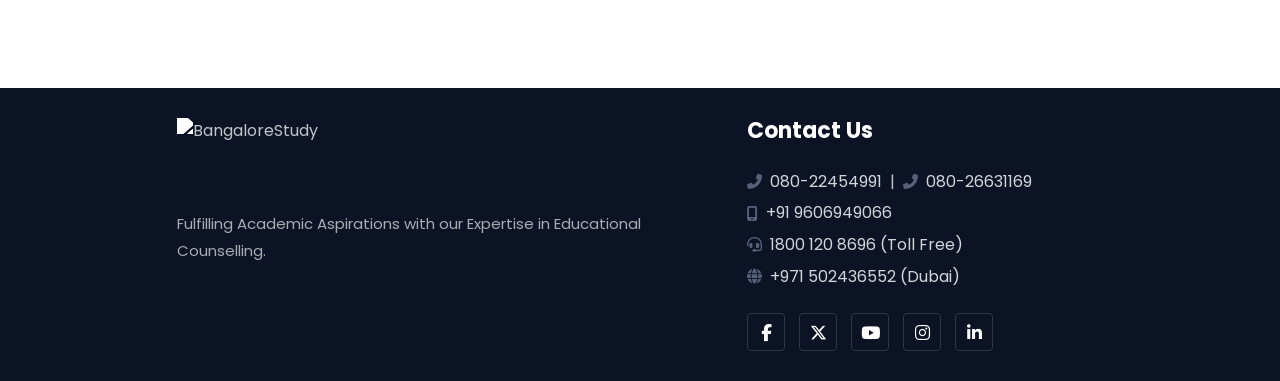
==== commit f435986f: "Add files via upload" ====
--- a/index.html
+++ b/index.html
@@ -623,96 +623,110 @@
     <section class="schedule-section">
         <div class="wrap">
             <div class="sec-head reveal from-left">
+                <p class="eyebrow">Step By Step</p>
                 <h2>MCC MBBS 2026 Counselling Dates</h2>
                 <p class="reveal text-dark">NEET 15% AIQ and 100% Deemed/ Central Universities/ AIIMS/ JIPMER
                     (Puducherry & Karaikal) for MBBS in A.Y. 2026
                 </p>
             </div>
 
-            <div class="schedule-table" style="width: 1200px; margin: 0 auto;">
-
-                <div class="schedule-row schedule-head">
-                    <div>Process</div>
-                    <div>Round 1</div>
-                    <div>Round 2</div>
-                    <div>Round 3</div>
-                    <div>Stray Vacancy Round</div>
-                </div>
-
-                <div class="schedule-row">
-                    <div class="process">Registration</div>
-                    <div>Aug 5 - Aug 12, 2026<br><small>(Till 03:00 PM)</small></div>
-                    <div>Aug 25 - Aug 29, 2026<br><small>(Till 03:00 PM)</small></div>
-                    <div>Sept 11 - Sept 15, 2026<br><small>(Till 03:00 PM)</small></div>
-                    <div>Sept 28 - Sept 30, 2026<br><small>(Till 03:00 PM)</small></div>
-                </div>
-
-                <div class="schedule-row">
-                    <div class="process">Payment</div>
-                    <div>Aug 5 - Aug 12, 2026<br><small>(Till 06:00 PM)</small></div>
-                    <div>Aug 25 - Aug 29, 2026<br><small>(Till 06:00 PM)</small></div>
-                    <div>Sept 11 - Sept 15, 2026<br><small>(Till 06:00 PM)</small></div>
-                    <div>Sept 28 - Sept 30, 2026<br><small>(Till 06:00 PM)</small></div>
-                </div>
-
-                <div class="schedule-row">
-                    <div class="process">Choice-Filling</div>
-                    <div>Aug 6 - Aug 13, 2026<br><small>(Till 11:00 AM)</small></div>
-                    <div>Aug 25 - Aug 30, 2026<br><small>(Till 11:00 PM)</small></div>
-                    <div>Sept 11 - Sept 16, 2026<br><small>(Till 11:00 AM)</small></div>
-                    <div>Sept 28 - Sept 30, 2026<br><small>(Till 11:00 PM)</small></div>
-                </div>
-
-                <div class="schedule-row">
-                    <div class="process">Choice-Locking</div>
-                    <div>Aug 12 (4:00 PM) -<br>Aug 13, 2026 (11:00 AM)</div>
-                    <div>Aug 30 (4:00 PM) -<br>Aug 30, 2026 (11:00 PM)</div>
-                    <div>Sept 15 (4:00 PM) -<br>Sept 16, 2026 (11:00 AM)</div>
-                    <div>Sept 30 (4:00 PM) -<br>Sept 30, 2026 (11:00 PM)</div>
-                </div>
-
-                <div class="schedule-row">
-                    <div class="process">Seat Allotment Processing</div>
-                    <div>Aug 13 - Aug 16, 2026</div>
-                    <div>Aug 31 - Sept 1, 2026</div>
-                    <div>Sept 16 - Sept 17, 2026</div>
-                    <div>Oct 1 - Oct 2, 2026</div>
-                </div>
-
-                <div class="schedule-row">
-                    <div class="process">Result</div>
-                    <div>August 17, 2026</div>
-                    <div>September 2, 2026</div>
-                    <div>September 18, 2026</div>
-                    <div>October 3, 2026</div>
-                </div>
-
-                <div class="schedule-row">
-                    <div class="process">Reporting</div>
-                    <div>Aug 18 - Aug 22, 2026</div>
-                    <div>Sept 3 - Sept 8, 2026</div>
-                    <div>Sept 19 - Sept 26, 2026</div>
-                    <div>Oct 4 - Oct 10, 2026</div>
-                </div>
-
-                <div class="schedule-row">
-                    <div class="process">Candidates Data Verification by Institutes</div>
-                    <div>Aug 23, 2026</div>
-                    <div>Sept 9, 2026</div>
-                    <div>Sept 27, 2026</div>
-                    <div>—</div>
-                </div>
-                <p class="schedule-note">
-                    <strong>Note:</strong> All Saturdays, Sundays and Gazetted Holidays are treated as working days for
-                    the
-                    counselling schedule.
-                </p>
-            </div>
+            <div class="schedule-table-wrap">
+                <div class="schedule-table">
+
+                    <div class="schedule-row schedule-head">
+                        <div>Process</div>
+                        <div>Round 1</div>
+                        <div>Round 2</div>
+                        <div>Round 3</div>
+                        <div>Stray Vacancy Round</div>
+                    </div>
+
+                    <div class="schedule-row">
+                        <div class="process">Registration</div>
+                        <div>Aug 5 - Aug 12, 2026<br><small>(Till 03:00 PM)</small></div>
+                        <div>Aug 25 - Aug 29, 2026<br><small>(Till 03:00 PM)</small></div>
+                        <div>Sept 11 - Sept 15, 2026<br><small>(Till 03:00 PM)</small></div>
+                        <div>Sept 28 - Sept 30, 2026<br><small>(Till 03:00 PM)</small></div>
+                    </div>
+
+                    <div class="schedule-row">
+                        <div class="process">Payment</div>
+                        <div>Aug 5 - Aug 12, 2026<br><small>(Till 06:00 PM)</small></div>
+                        <div>Aug 25 - Aug 29, 2026<br><small>(Till 06:00 PM)</small></div>
+                        <div>Sept 11 - Sept 15, 2026<br><small>(Till 06:00 PM)</small></div>
+                        <div>Sept 28 - Sept 30, 2026<br><small>(Till 06:00 PM)</small></div>
+                    </div>
+
+                    <div class="schedule-row">
+                        <div class="process">Choice-Filling</div>
+                        <div>Aug 6 - Aug 13, 2026<br><small>(Till 11:00 AM)</small></div>
+                        <div>Aug 25 - Aug 30, 2026<br><small>(Till 11:00 PM)</small></div>
+                        <div>Sept 11 - Sept 16, 2026<br><small>(Till 11:00 AM)</small></div>
+                        <div>Sept 28 - Sept 30, 2026<br><small>(Till 11:00 PM)</small></div>
+                    </div>
+
+                    <div class="schedule-row">
+                        <div class="process">Choice-Locking</div>
+                        <div>Aug 12 (4:00 PM) -<br>Aug 13, 2026 (11:00 AM)</div>
+                        <div>Aug 30 (4:00 PM) -<br>Aug 30, 2026 (11:00 PM)</div>
+                        <div>Sept 15 (4:00 PM) -<br>Sept 16, 2026 (11:00 AM)</div>
+                        <div>Sept 30 (4:00 PM) -<br>Sept 30, 2026 (11:00 PM)</div>
+                    </div>
+
+                    <div class="schedule-row">
+                        <div class="process">Seat Allotment Processing</div>
+                        <div>Aug 13 - Aug 16, 2026</div>
+                        <div>Aug 31 - Sept 1, 2026</div>
+                        <div>Sept 16 - Sept 17, 2026</div>
+                        <div>Oct 1 - Oct 2, 2026</div>
+                    </div>
+
+                    <div class="schedule-row">
+                        <div class="process">Result</div>
+                        <div>August 17, 2026</div>
+                        <div>September 2, 2026</div>
+                        <div>September 18, 2026</div>
+                        <div>October 3, 2026</div>
+                    </div>
+
+                    <div class="schedule-row">
+                        <div class="process">Reporting</div>
+                        <div>Aug 18 - Aug 22, 2026</div>
+                        <div>Sept 3 - Sept 8, 2026</div>
+                        <div>Sept 19 - Sept 26, 2026</div>
+                        <div>Oct 4 - Oct 10, 2026</div>
+                    </div>
+
+                    <div class="schedule-row">
+                        <div class="process">Candidates Data Verification by Institutes</div>
+                        <div>Aug 23, 2026</div>
+                        <div>Sept 9, 2026</div>
+                        <div>Sept 27, 2026</div>
+                        <div>—</div>
+                    </div>
+                </div>
+            </div>
+
+            <p class="schedule-note">
+                <strong>Note:</strong> All Saturdays, Sundays and Gazetted Holidays are treated as working days for
+                the counselling schedule.
+            </p>
         </div>
     </section>
 
     <style>
+        .schedule-table-wrap {
+            width: 100%;
+            overflow-x: auto;
+            -webkit-overflow-scrolling: touch;
+            position: relative;
+        }
+
         .schedule-table {
+            width: 100%;
+            max-width: 1200px;
+            margin: 0 auto;
+            box-sizing: border-box;
             border: 2px solid var(--line);
             border-radius: 12px;
             overflow: hidden;
@@ -731,7 +745,7 @@
         }
 
         .schedule-row>div {
-            padding: 14px;
+            padding: 12px;
             border-right: 1px solid var(--line-soft);
             font-size: .92rem;
             line-height: 1.6;
@@ -759,9 +773,8 @@
             font-size: .8rem;
         }
 
-
         .schedule-note {
-            margin-top: 5px;
+            margin-top: 16px;
             padding: 16px 18px;
             border-left: 4px solid var(--teal);
             background: #fafafa;
@@ -770,63 +783,22 @@
         }
 
         @media(max-width:991px) {
-
             .schedule-table {
+                min-width: 720px;
+            }
+        }
+
+        @media(max-width:991px) {
+            .sec-head::after {
+                content: "← swipe to see all rounds →";
                 display: block;
-            }
-
-            .schedule-head {
-                display: none;
-            }
-
-            .schedule-row {
-                display: block;
-                margin-bottom: 20px;
-                border: 1px solid var(--line);
-                border-radius: 10px;
-                overflow: hidden;
-                background: #fff;
-            }
-
-            .schedule-row>div {
-                display: flex;
-                justify-content: space-between;
-                gap: 20px;
-                border-right: none;
-                border-bottom: 1px solid var(--line-soft);
-                padding: 14px 16px;
-            }
-
-            .schedule-row>div::before {
-                font-weight: 600;
-                color: var(--ink);
-            }
-
-            .schedule-row>div:nth-child(2)::before {
-                content: "Round 1";
-            }
-
-            .schedule-row>div:nth-child(3)::before {
-                content: "Round 2";
-            }
-
-            .schedule-row>div:nth-child(4)::before {
-                content: "Round 3";
-            }
-
-            .schedule-row>div:nth-child(5)::before {
-                content: "Stray";
-            }
-
-            .process {
-                background: var(--ink);
-                color: #fff;
-                justify-content: center !important;
-                font-size: 1rem;
+                text-align: center;
+                font-size: .8rem;
+                color: var(--muted);
+                margin-top: 8px;
             }
         }
     </style>
-
 
 
     <section class="mini-action">
@@ -2217,4 +2189,4 @@
 
 </body>
 
-</html>
+</html>
